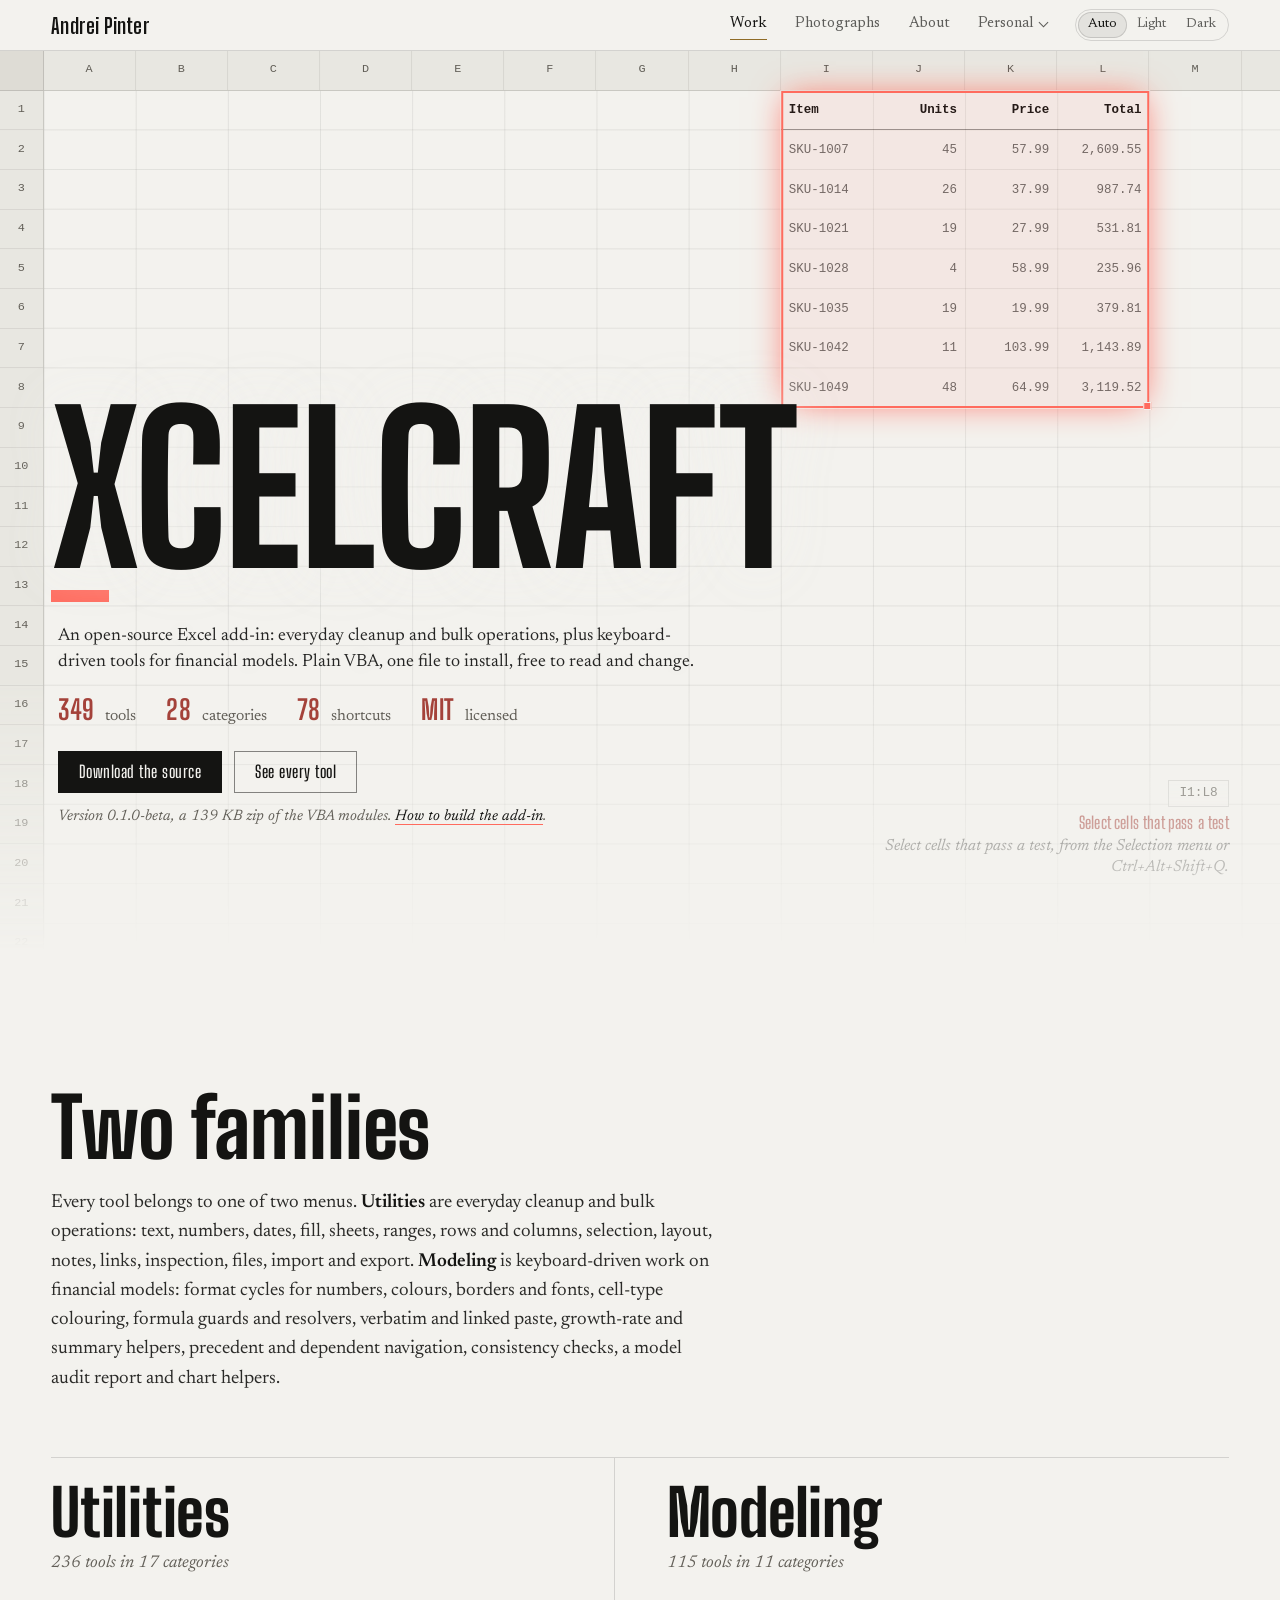
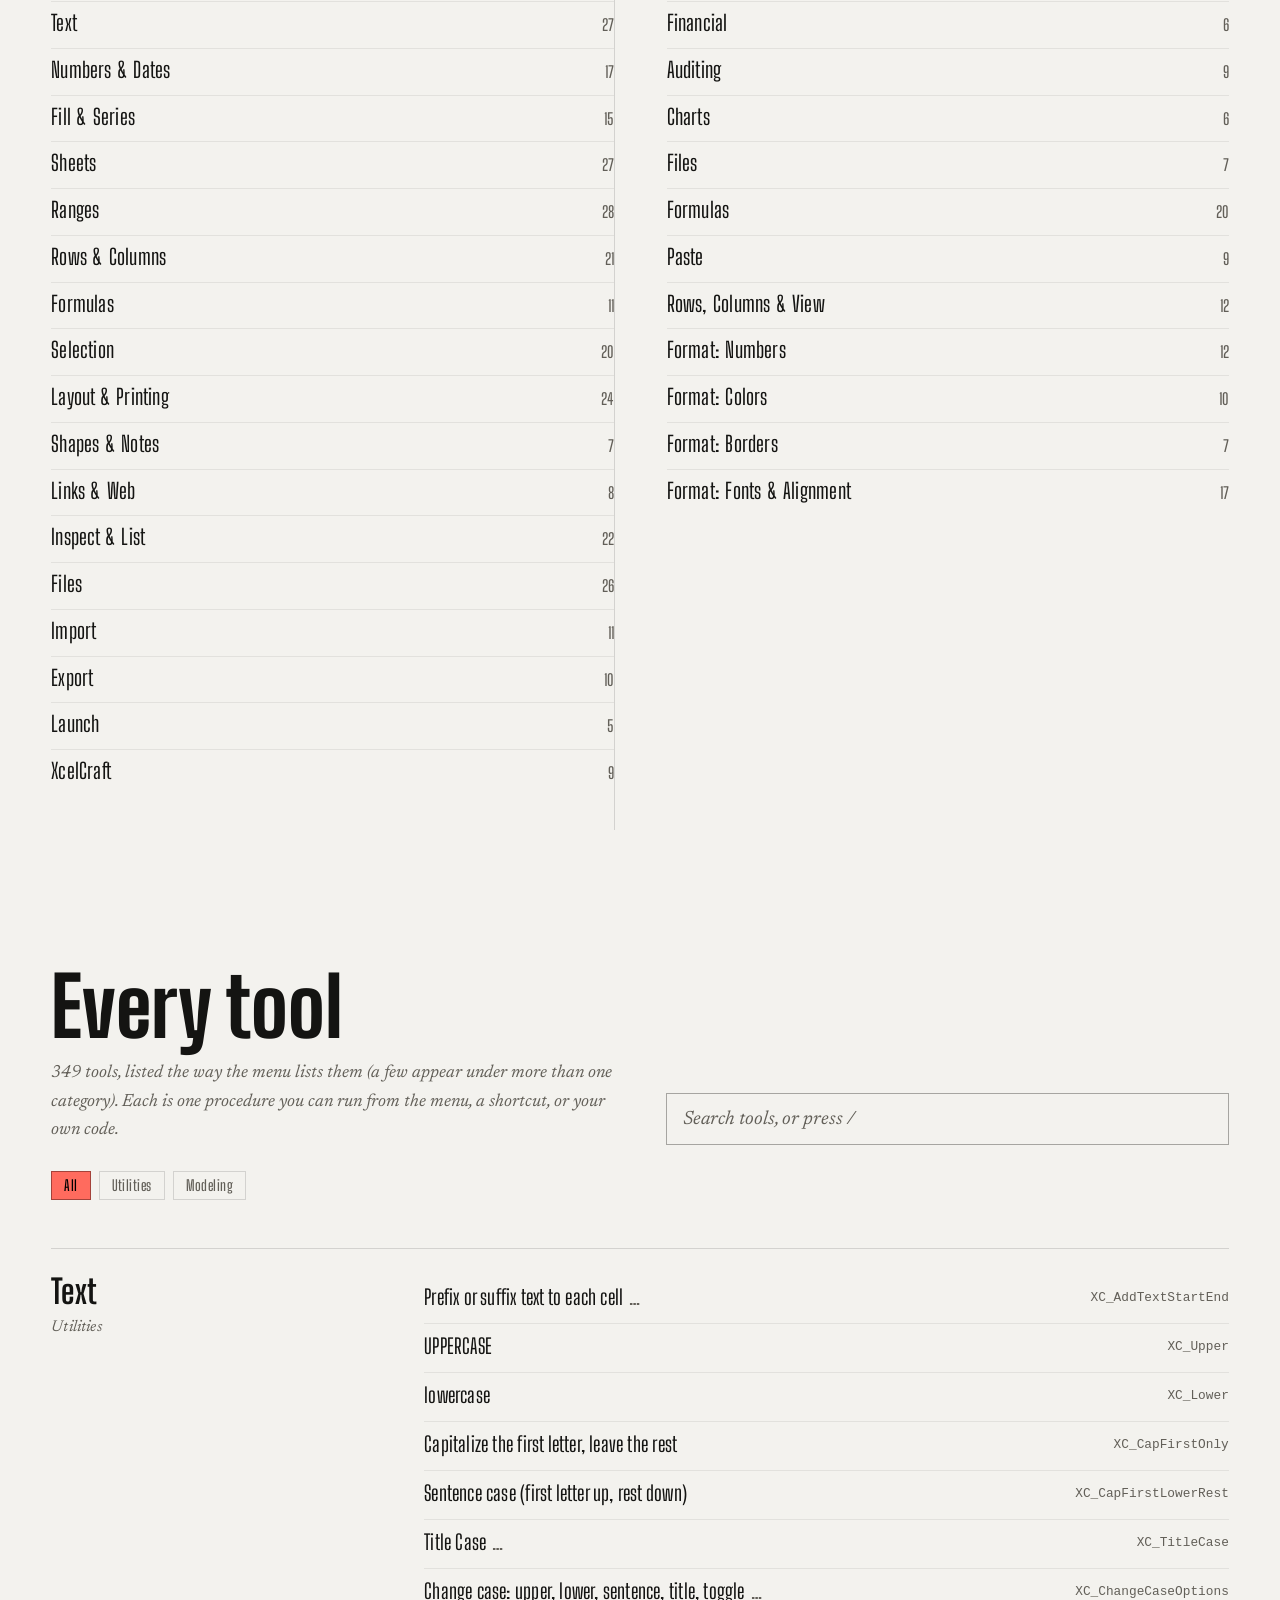
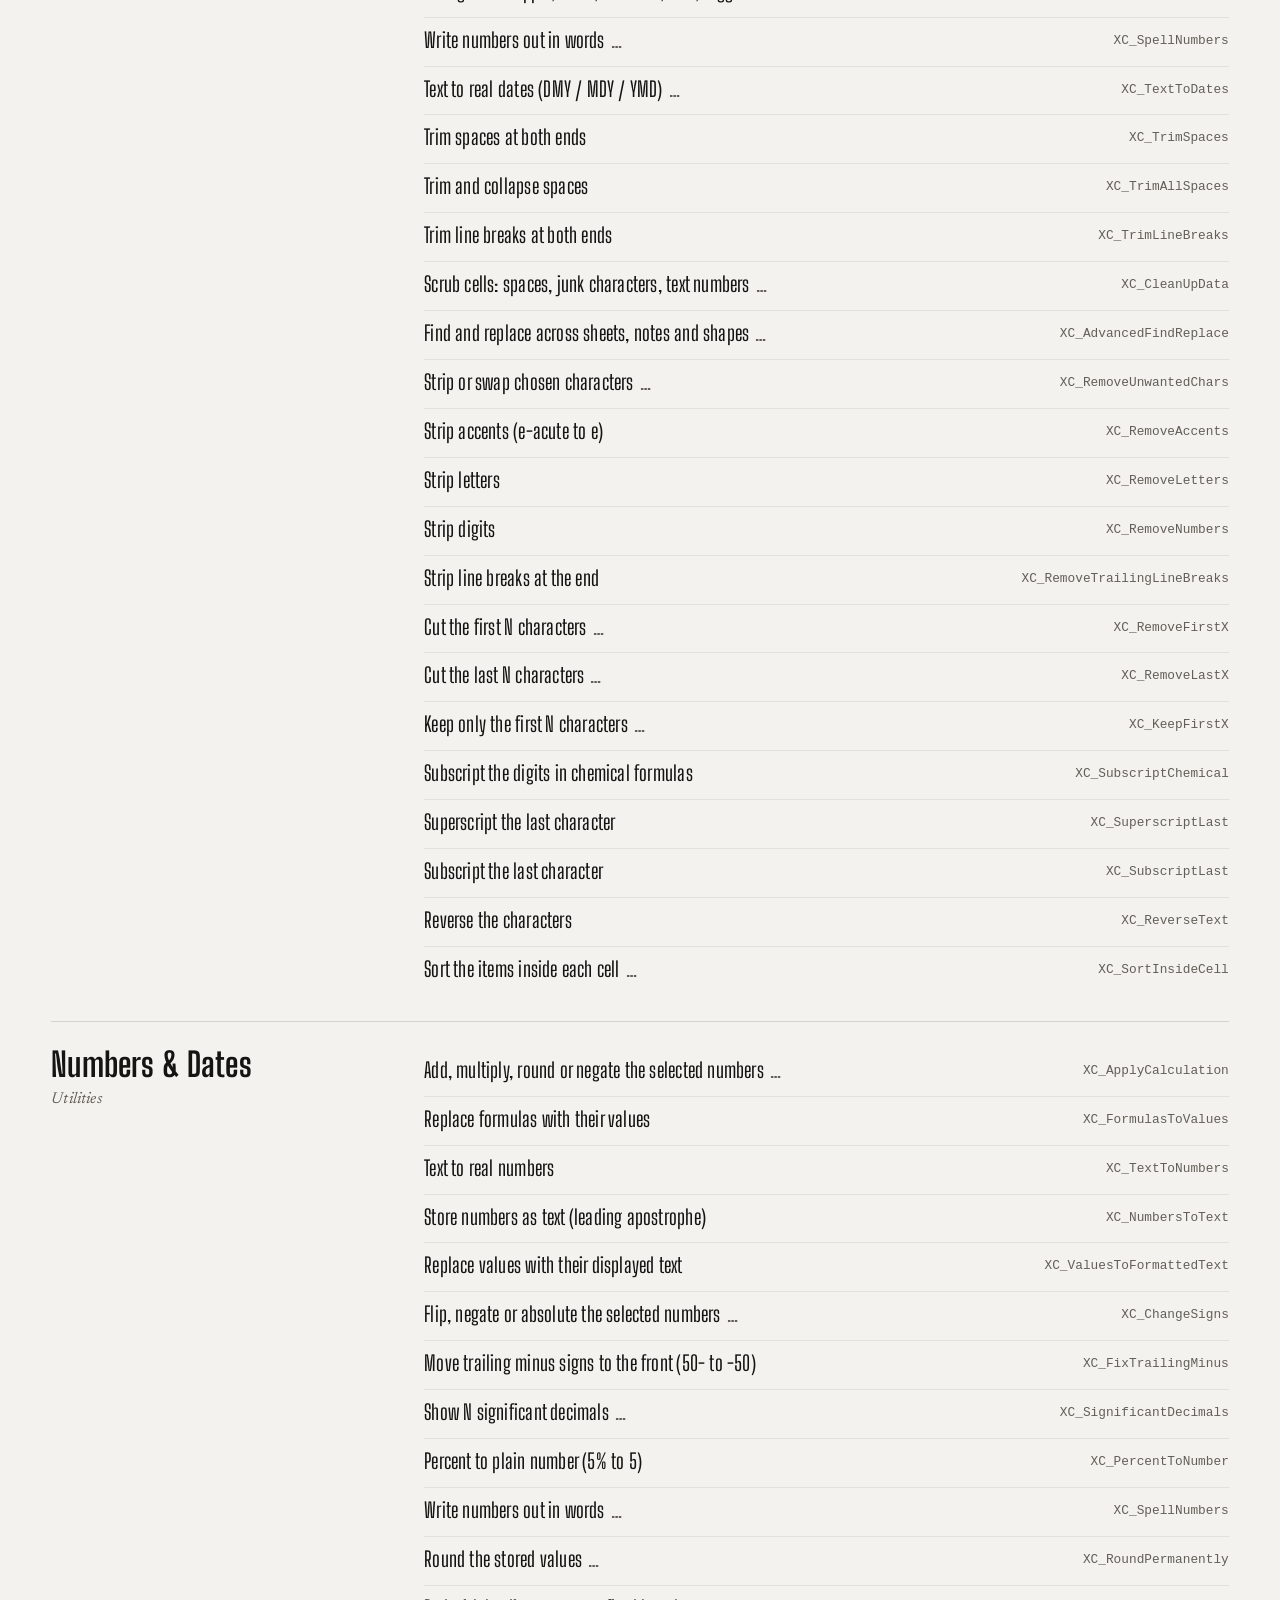
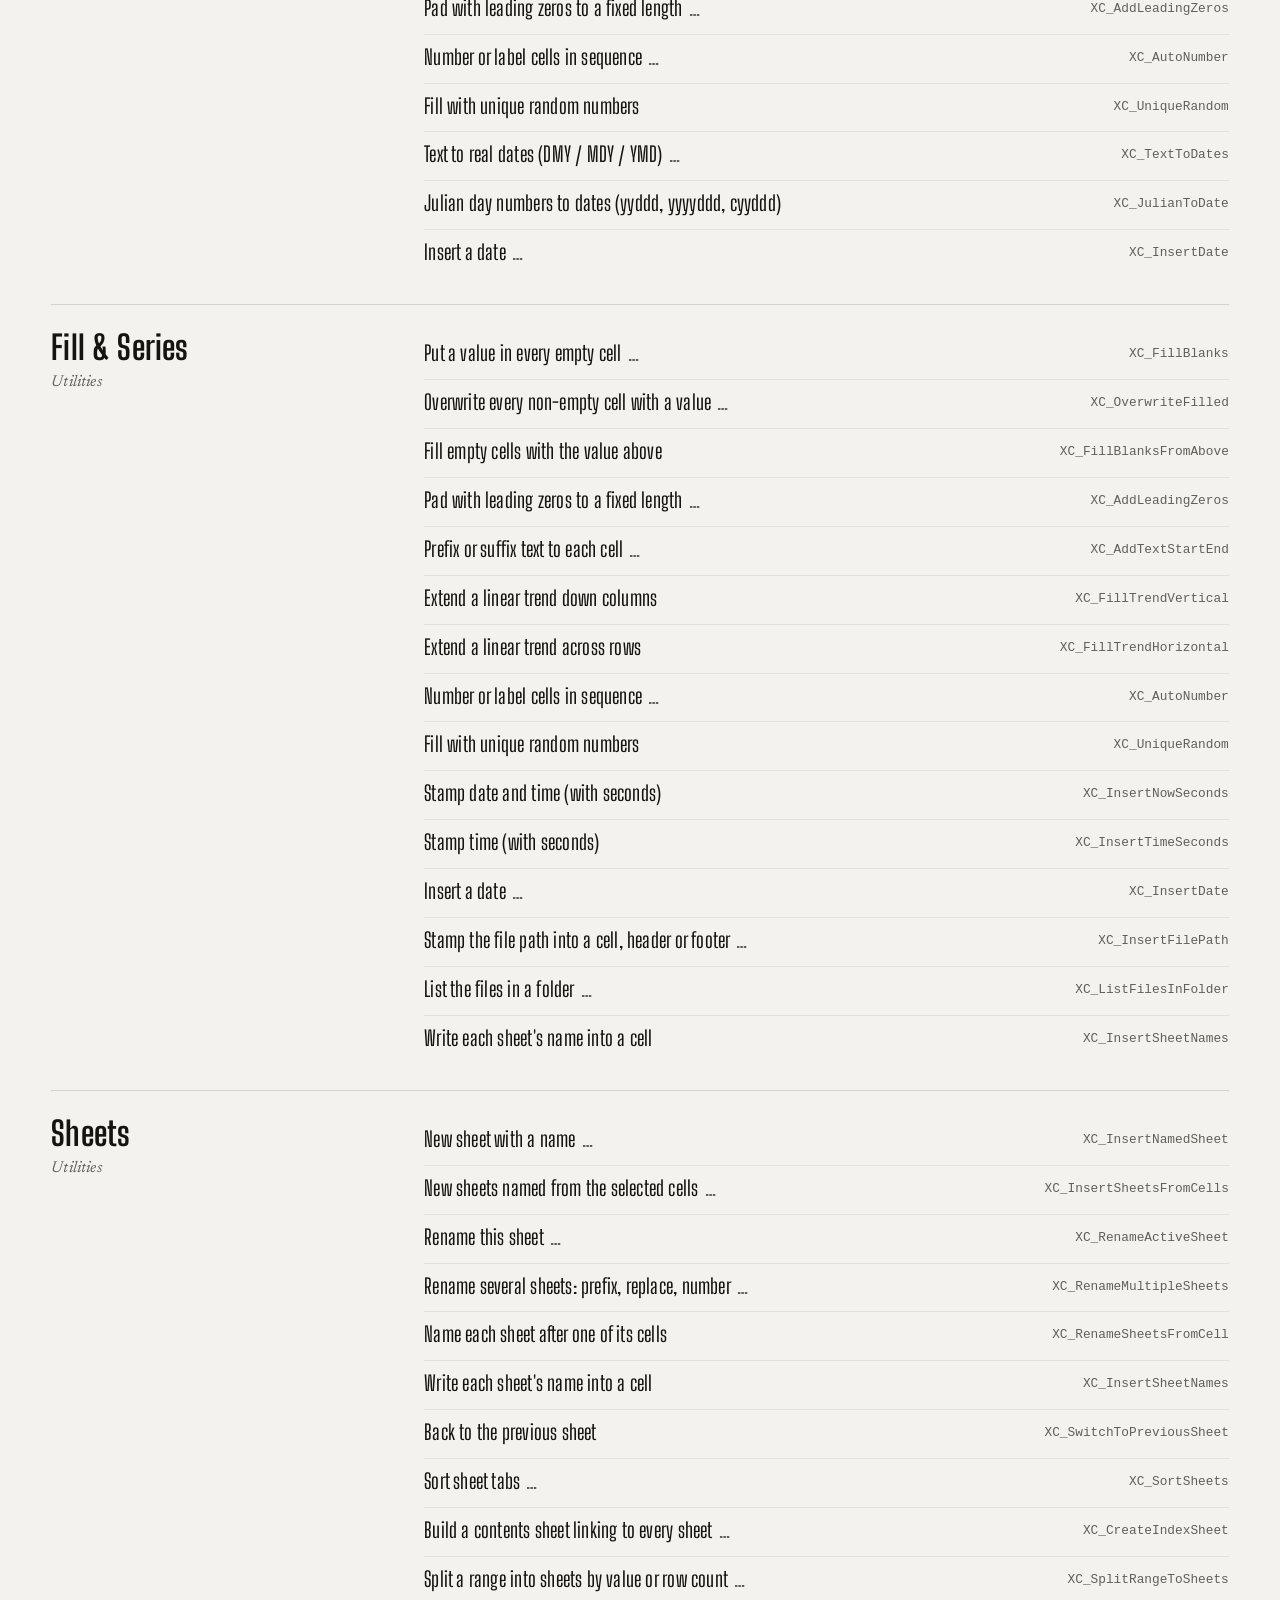
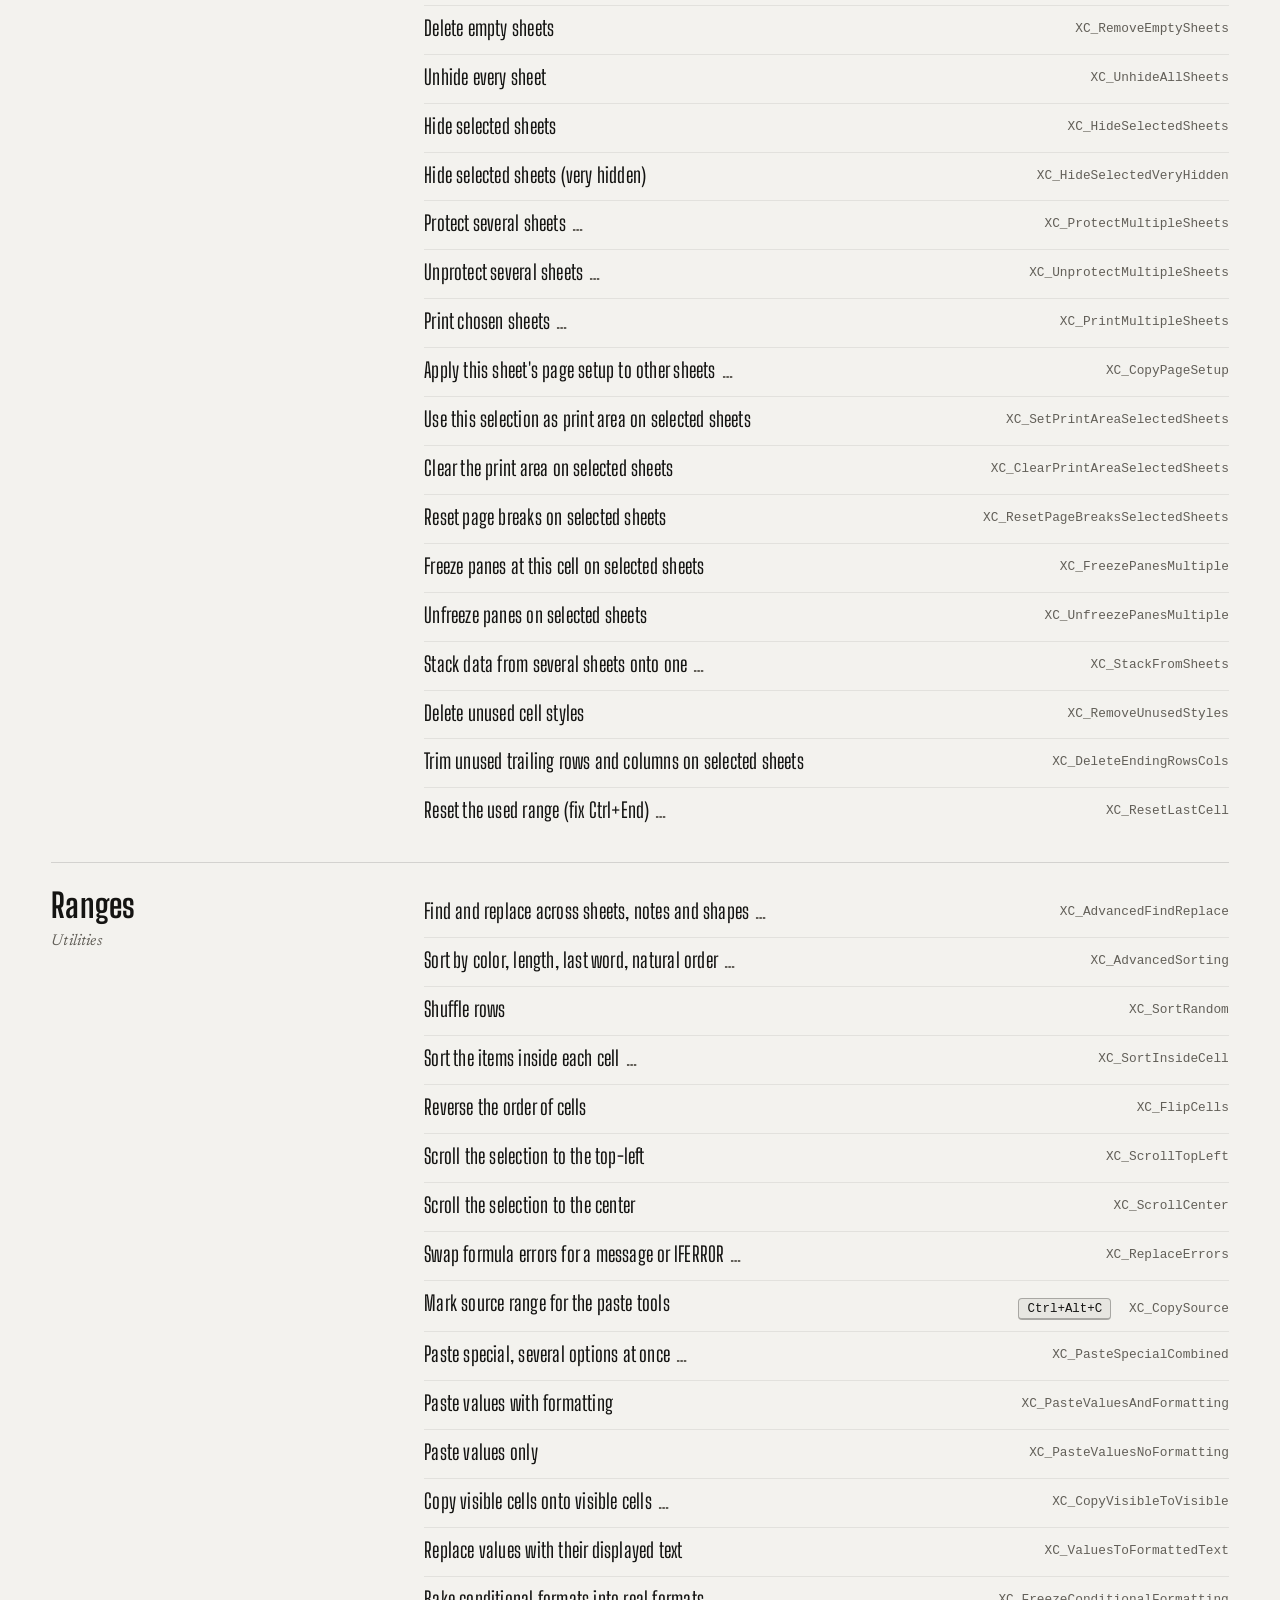
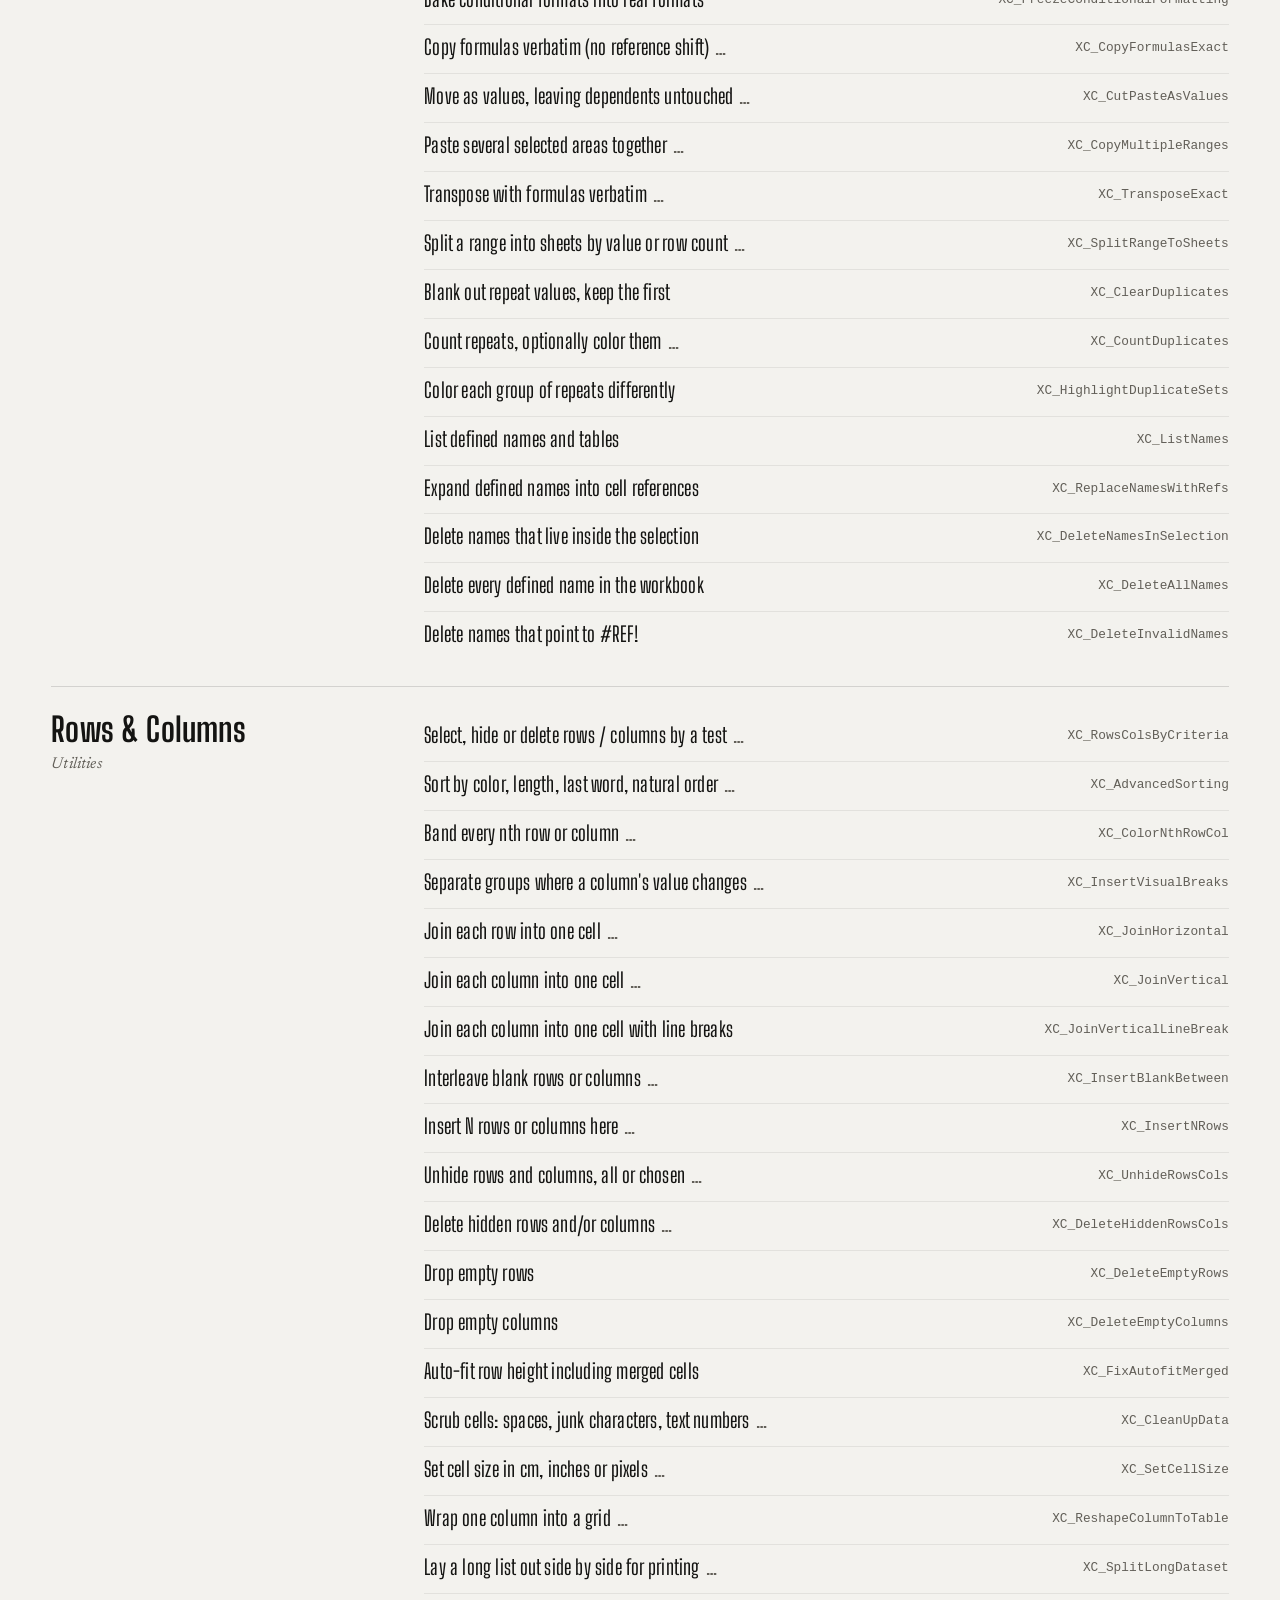
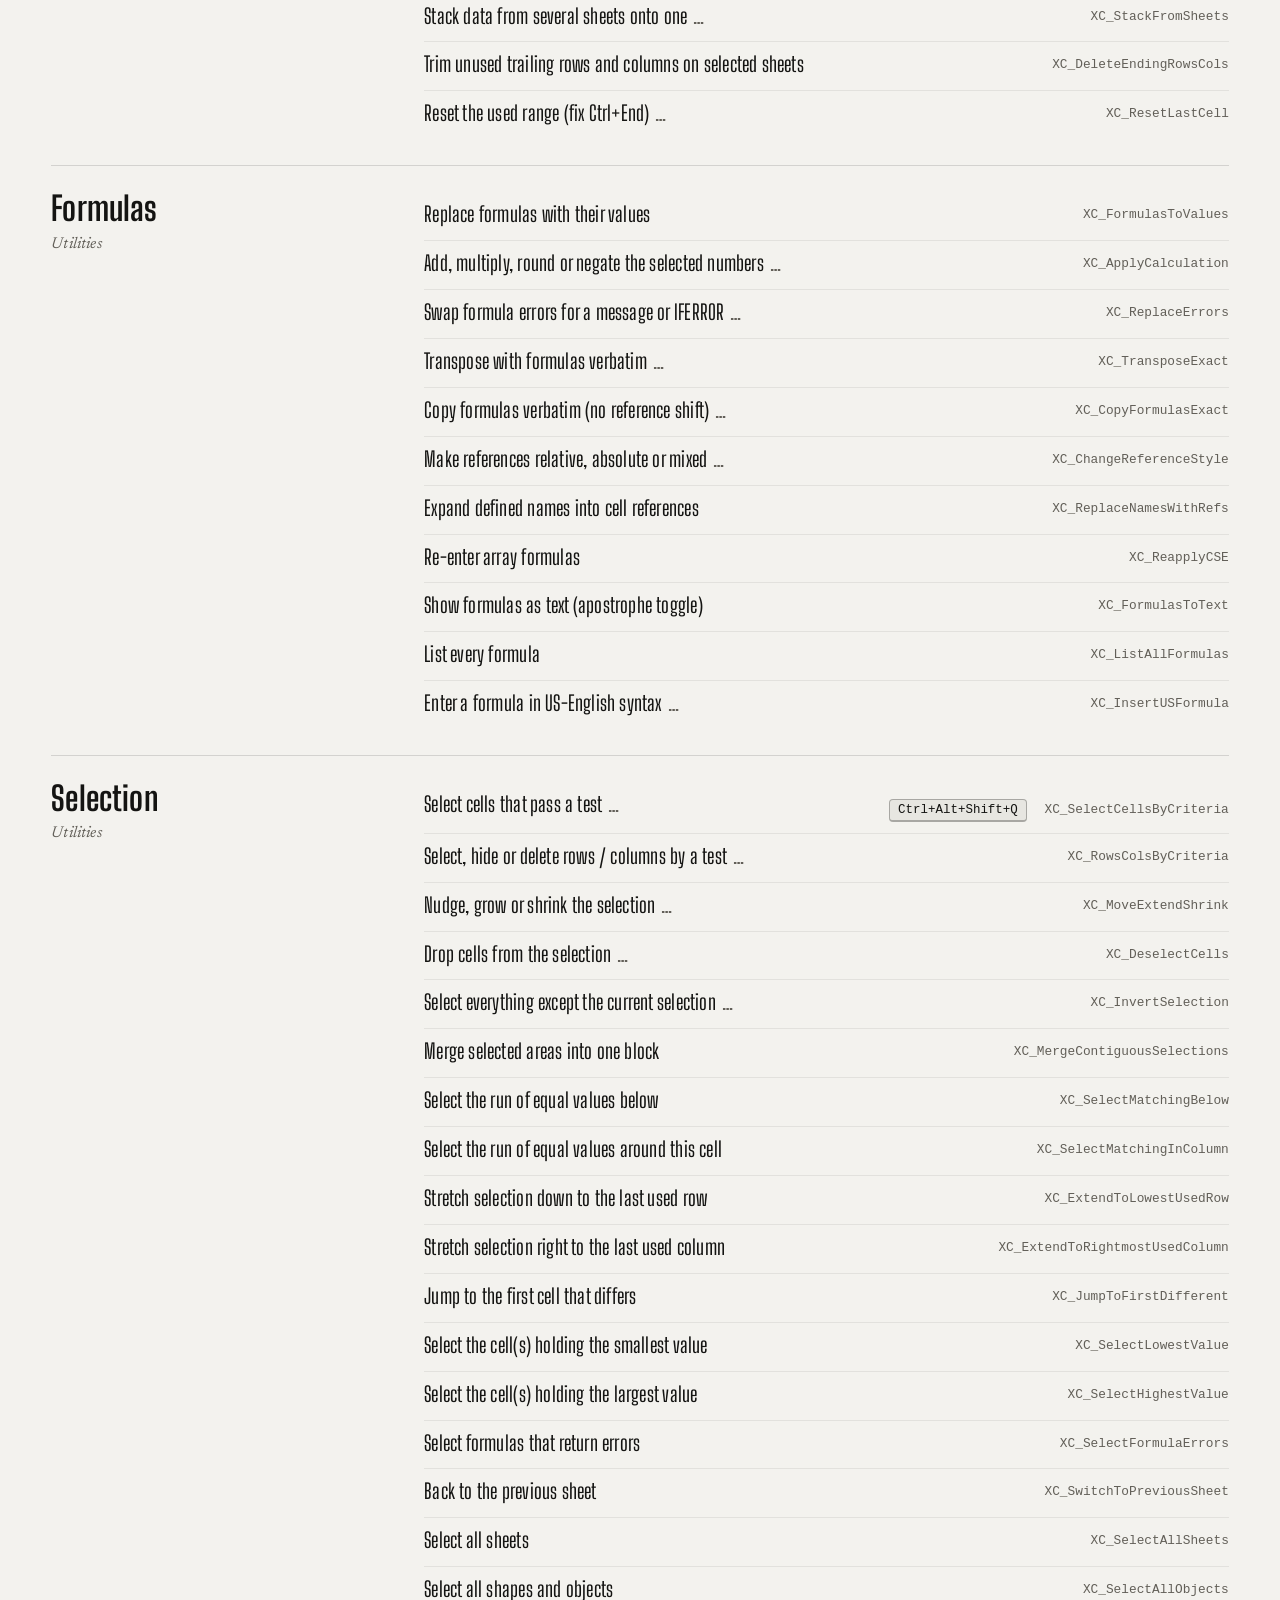
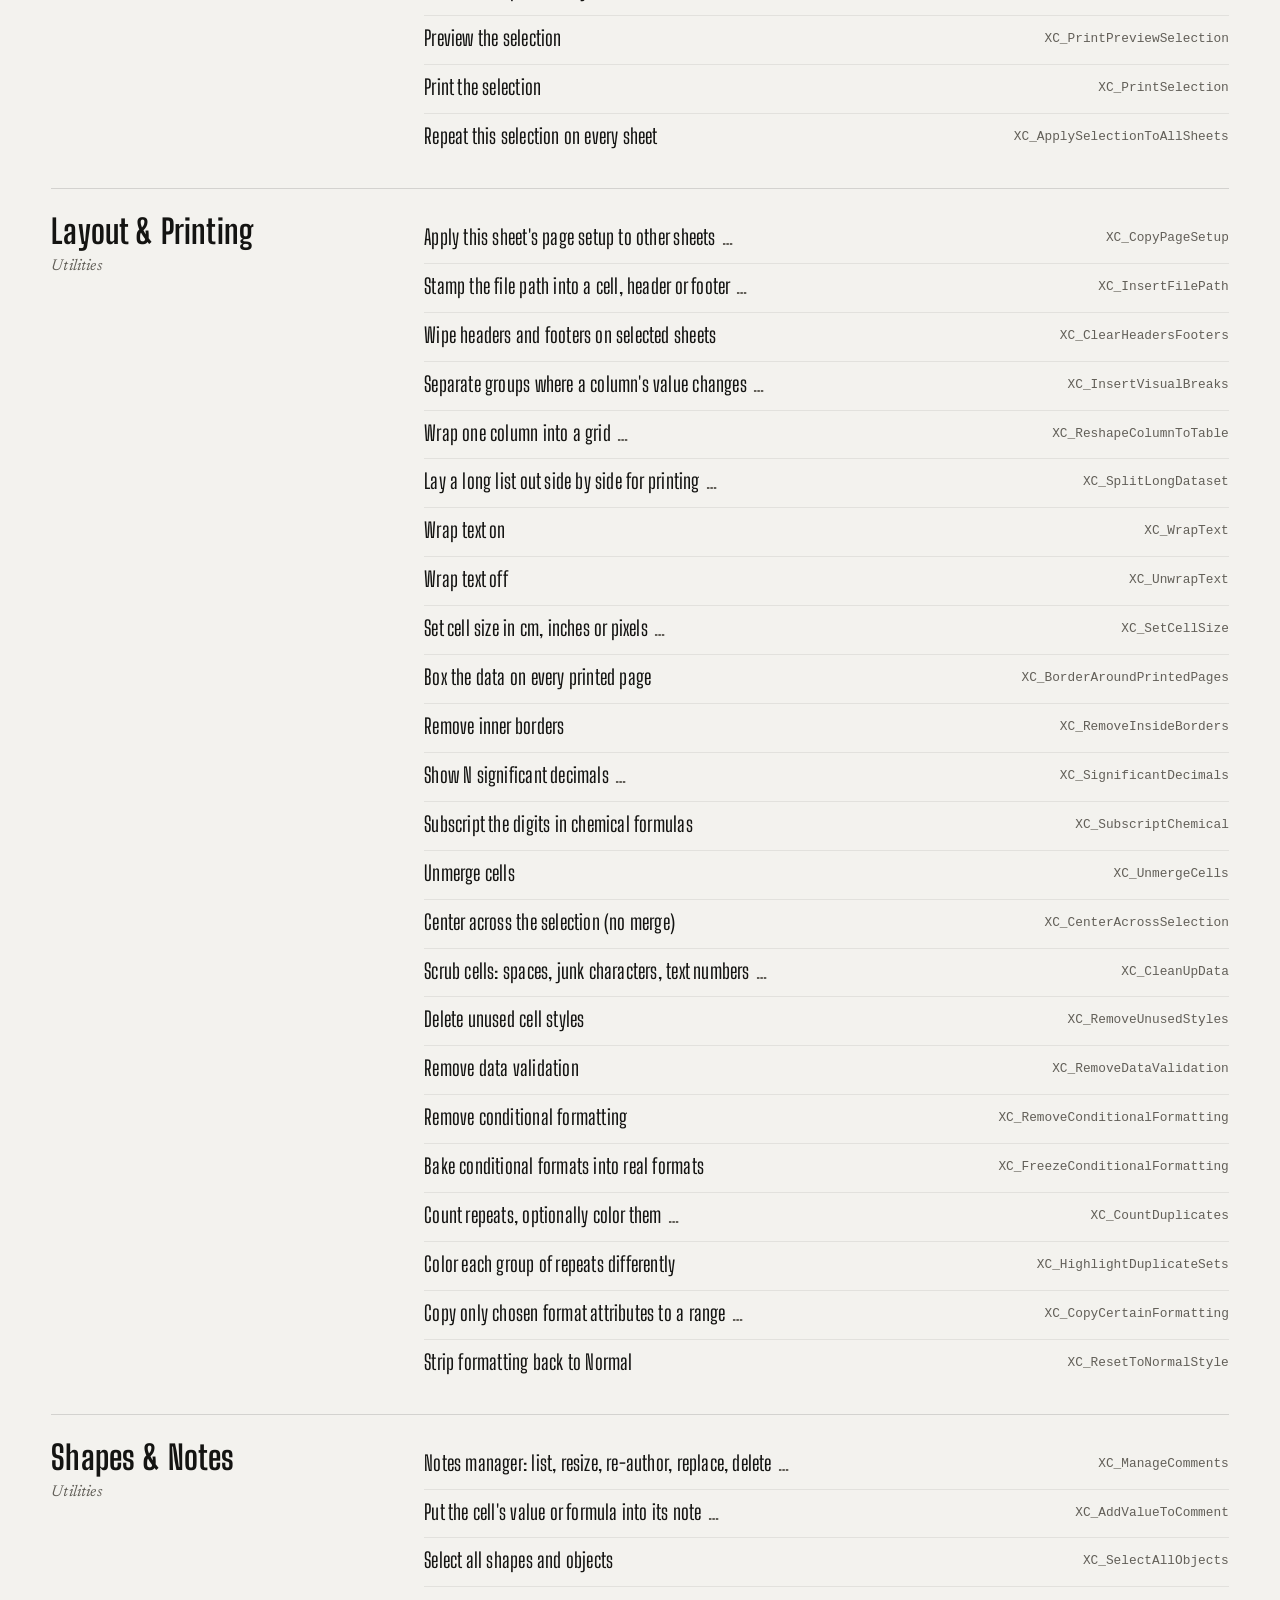
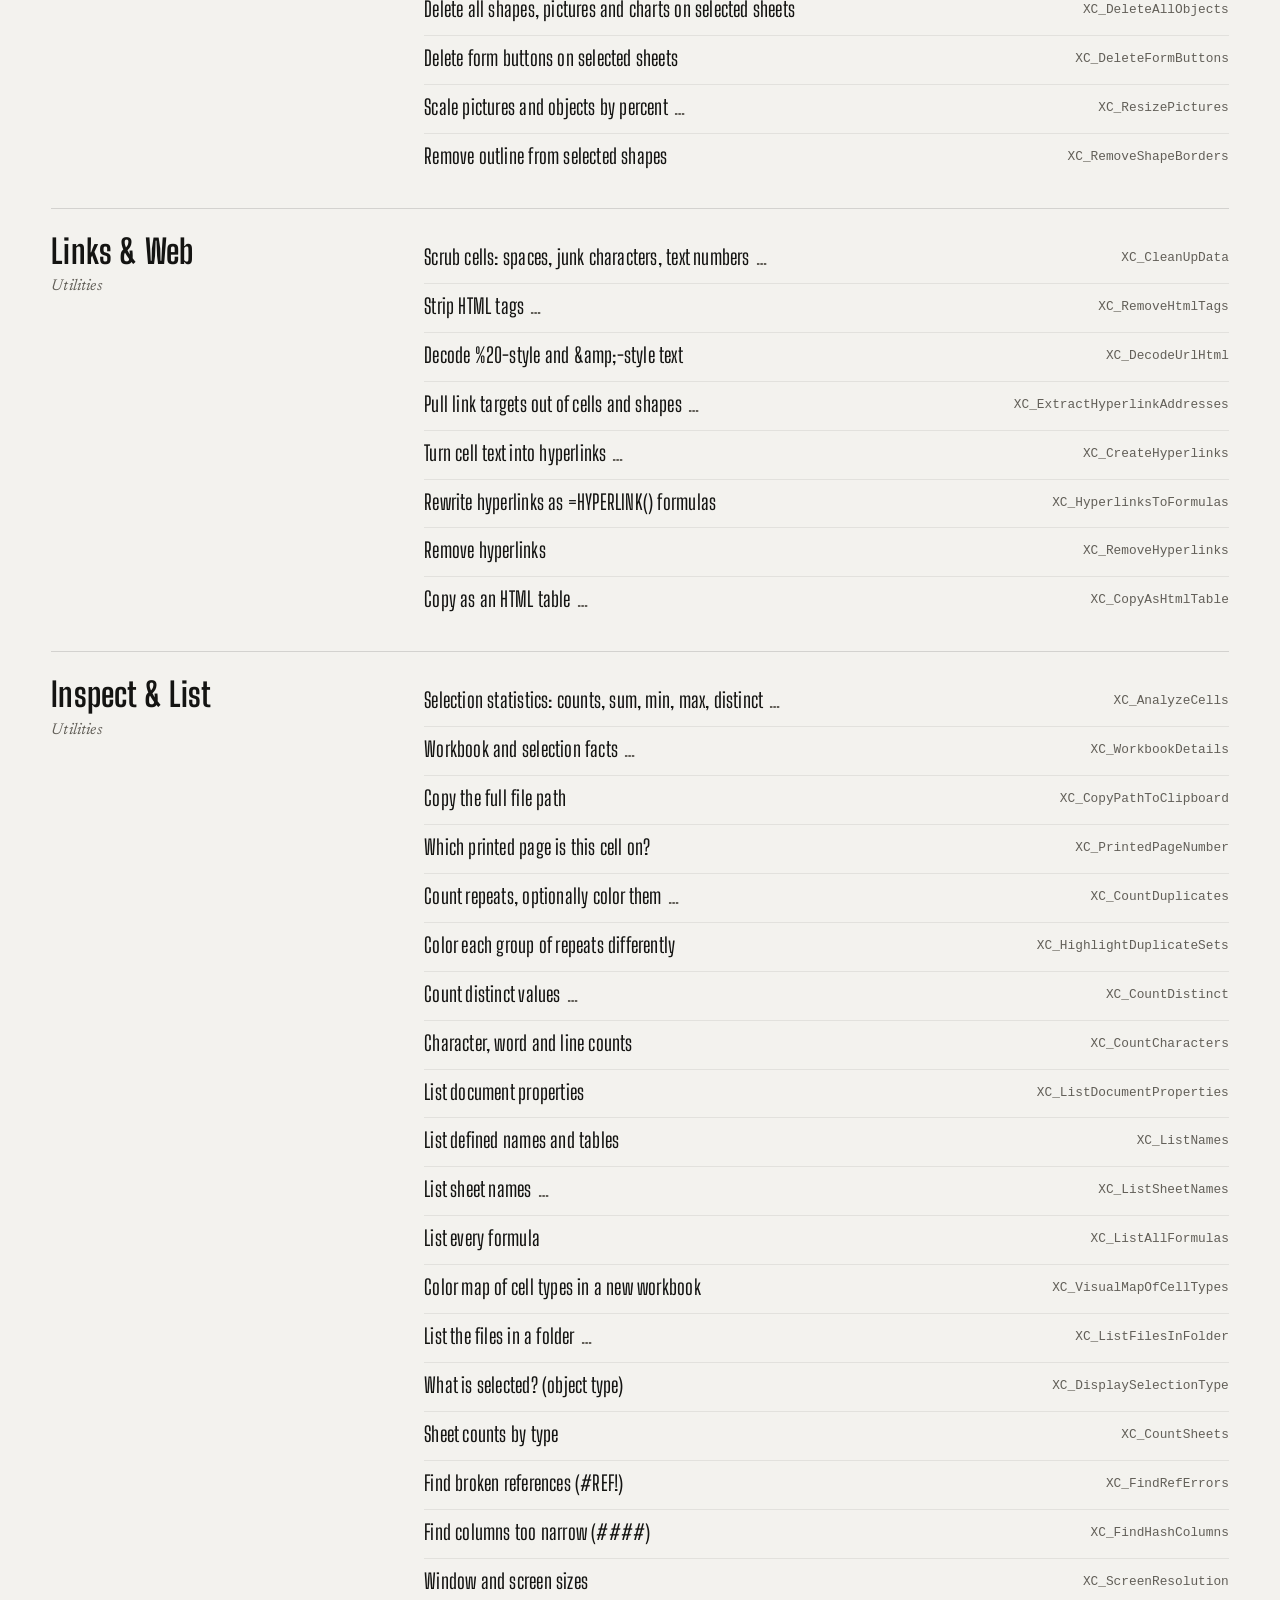
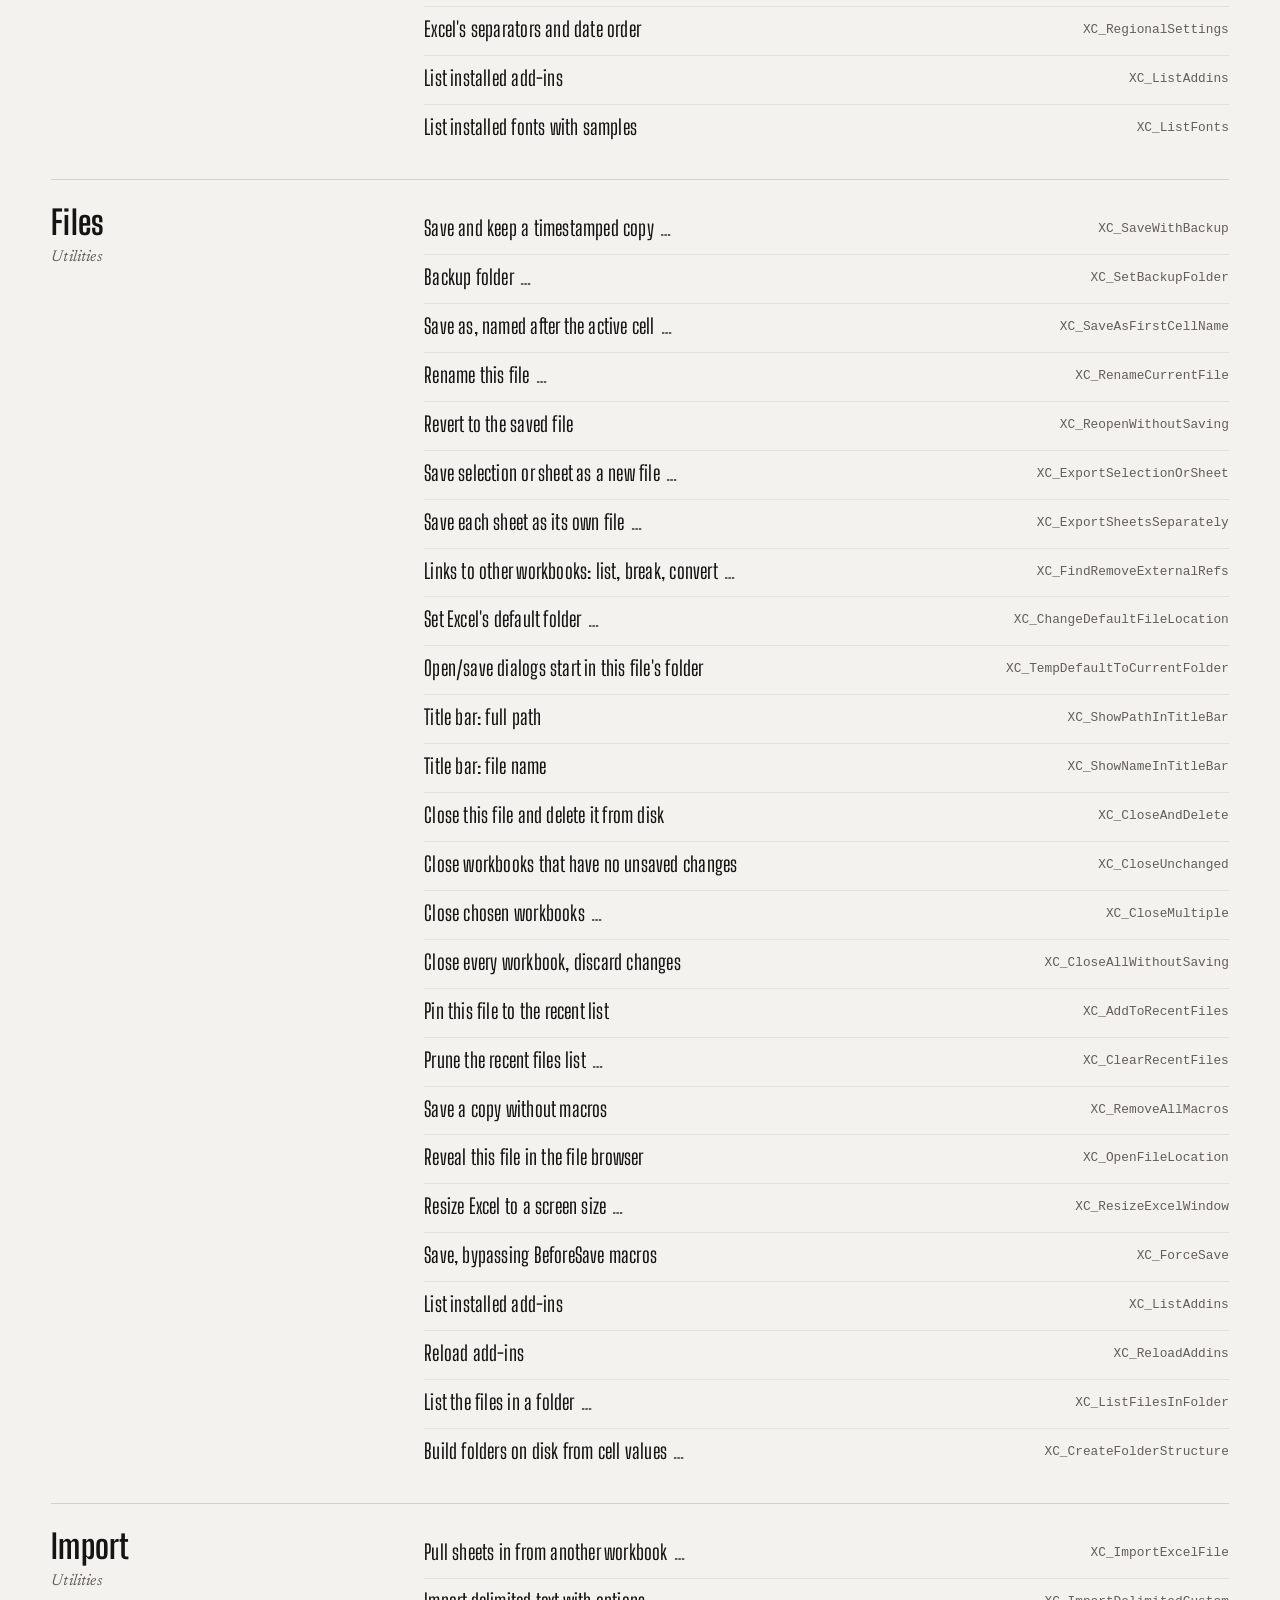
==== index.html @ 4f046989 "Light and dark mode, switched from the site header The shared header gets an Auto / Light / Dark swi" ====
<!doctype html>
<html lang="en">
<head>
<meta charset="utf-8">
<!-- sitetheme:start (generated by homepage/tools/sitebar/build_sitebar.py; edit it there and re-run) -->
<meta name="color-scheme" content="light dark">
<style>html.ap-theme-switching,html.ap-theme-switching *,html.ap-theme-switching *::before,html.ap-theme-switching *::after{transition:none!important}</style>
<script>(function(){var d=document.documentElement,K="ap_theme",V=/^(auto|light|dark)$/,own=/(^|\.)andreipinter\.com$/.test(location.hostname),
mq=window.matchMedia?matchMedia("(prefers-color-scheme: dark)"):null;
function read(){var m=document.cookie.match(/(?:^|;\s*)ap_theme=(auto|light|dark)/);if(m)return m[1];try{var v=localStorage.getItem(K);if(V.test(v))return v}catch(e){}return "auto"}
function res(p){return p==="auto"?(mq&&mq.matches?"dark":"light"):p}
function tint(){var m=document.querySelector('meta[name="theme-color"]'),b=document.body;if(!m||!b)return;
var c=getComputedStyle(b).backgroundColor;if(c&&!/rgba\(0, 0, 0, 0\)|transparent/.test(c))m.setAttribute("content",c)}
var pref=read(),cur;
function apply(p,quiet){var t=res(p),was=cur;cur=t;d.setAttribute("data-theme",t);d.setAttribute("data-theme-pref",p);d.style.colorScheme=t;
if(!quiet){d.classList.add("ap-theme-switching");requestAnimationFrame(function(){requestAnimationFrame(function(){d.classList.remove("ap-theme-switching");tint()})});
try{dispatchEvent(new CustomEvent("aptheme",{detail:{theme:t,pref:p,changed:was!==t}}))}catch(e){}}}
apply(pref,true);
window.apTheme={pref:function(){return pref},theme:function(){return cur},set:function(p){if(!V.test(p))return;pref=p;
if(own)document.cookie=K+"="+p+";domain=andreipinter.com;path=/;max-age=31536000;samesite=lax"+(location.protocol==="https:"?";secure":"");
try{localStorage.setItem(K,p)}catch(e){}apply(p)}};
if(mq){var f=function(){if(pref==="auto")apply("auto")};mq.addEventListener?mq.addEventListener("change",f):mq.addListener&&mq.addListener(f)}
function again(){var p=read();if(p!==pref){pref=p;apply(p)}}
addEventListener("pageshow",again);document.addEventListener("visibilitychange",function(){if(!document.hidden)again()});
document.addEventListener("DOMContentLoaded",tint);})();</script>
<!-- sitetheme:end -->
<meta name="viewport" content="width=device-width, initial-scale=1, viewport-fit=cover">
<title>XcelCraft</title>
<meta name="description" content="XcelCraft is a free, open-source Excel add-in by Andrei Pinter: 349 tools for everyday cleanup and bulk operations and for keyboard-driven financial modeling, written from scratch in VBA and installed as a single .xlam.">
<meta name="theme-color" content="#000000">
<meta property="og:type" content="website">
<meta property="og:title" content="XcelCraft">
<meta property="og:description" content="An open-source Excel add-in: 349 utilities and modeling tools in plain VBA.">
<meta property="og:url" content="https://xcelcraft.andreipinter.com/">
<meta property="og:image" content="https://xcelcraft.andreipinter.com/img/og.jpg">
<meta name="twitter:card" content="summary_large_image">
<link rel="icon" href="favicon.svg" type="image/svg+xml">
<link rel="preload" href="fonts/big-shoulders-display.woff2" as="font" type="font/woff2" crossorigin>
<link rel="preload" href="fonts/newsreader.woff2" as="font" type="font/woff2" crossorigin>
<link rel="stylesheet" href="styles.css">
<script>document.documentElement.classList.add("js")</script>
</head>
<body>
<a class="skip" href="#catalog">Skip to the catalog</a>
<!-- sitebar:start (generated by homepage/tools/sitebar/build_sitebar.py; edit it there and re-run) -->
<style>@font-face{font-family:"APBar Display";src:url([data-uri]) format("woff2");font-weight:700;font-display:swap}@font-face{font-family:"APBar Serif";src:url([data-uri]) format("woff2");font-weight:400;font-display:swap}.apbar{--apbar-bg:var(--apbar-bg-dark,#000);--apbar-ink:#eeece6;--apbar-dim:rgba(238,236,230,.74);--apbar-line:rgba(238,236,230,.13);--apbar-accent:#e0c285;
 --apbar-pop:#0d0d0c;--apbar-hover:rgba(238,236,230,.08);--apbar-glass:rgba(0,0,0,.86);--apbar-shadow:rgba(0,0,0,.55);
 position:relative;z-index:1000;display:flex;align-items:center;justify-content:space-between;gap:16px;box-sizing:border-box;width:100%;
 margin:0;padding:9px clamp(16px,4vw,56px);background:var(--apbar-bg);color:var(--apbar-ink);border:0;border-bottom:1px solid var(--apbar-line);
 font:400 15px/1.25 "APBar Serif",Georgia,"Times New Roman",serif;letter-spacing:normal;text-transform:none;text-align:left;
 -webkit-font-smoothing:antialiased;-webkit-text-size-adjust:100%}
.apbar *{box-sizing:border-box;margin:0;font:inherit;letter-spacing:inherit;text-transform:none}
.apbar a{color:inherit;text-decoration:none;background:none;border:0}
.apbar .apbar-left{display:flex;align-items:baseline;gap:clamp(14px,2vw,26px);min-width:0}
.apbar .apbar-home{font:700 21px/1 "APBar Display","Arial Narrow",sans-serif;letter-spacing:.01em;color:var(--apbar-ink);padding:5px 0;white-space:nowrap}
.apbar .apbar-nav,.apbar .apbar-local{display:flex;align-items:center;gap:clamp(14px,2.2vw,30px)}
.apbar .apbar-local{gap:clamp(12px,1.8vw,22px)}
.apbar .apbar-link{display:inline-flex;align-items:center;gap:7px;color:var(--apbar-dim);padding:5px 0;border-bottom:1px solid transparent;
 cursor:pointer;white-space:nowrap;transition:color .25s,border-color .25s}
.apbar .apbar-link:hover,.apbar details[open]>.apbar-link{color:var(--apbar-ink)}
.apbar .apbar-link[aria-current="page"],.apbar .apbar-link.is-current{color:var(--apbar-ink);border-bottom-color:var(--apbar-accent)}
.apbar a:focus-visible,.apbar summary:focus-visible{outline:2px solid var(--apbar-accent);outline-offset:3px;border-radius:2px}
.apbar details{position:relative}
.apbar summary{list-style:none}
.apbar summary::-webkit-details-marker{display:none}
.apbar summary::after{content:"";width:6px;height:6px;border-right:1.5px solid currentColor;border-bottom:1.5px solid currentColor;
 transform:translateY(-2px) rotate(45deg);transition:transform .2s}
.apbar details[open]>summary::after{transform:translateY(2px) rotate(225deg)}
.apbar .apbar-pop{position:absolute;right:0;top:calc(100% + 10px);min-width:232px;padding:6px;background:var(--apbar-pop);color:var(--apbar-ink);
 border:1px solid var(--apbar-line);border-radius:8px;box-shadow:0 18px 50px var(--apbar-shadow)}
.apbar .apbar-pop a{display:block;padding:9px 12px;border-radius:5px;color:var(--apbar-ink)}
.apbar .apbar-pop a:hover,.apbar .apbar-pop a:focus-visible{background:var(--apbar-hover)}
.apbar .apbar-pop a[aria-current="page"]{box-shadow:inset 2px 0 0 var(--apbar-accent)}
.apbar .apbar-pop small{display:block;margin-top:2px;font-size:13px;color:var(--apbar-dim)}
.apbar .apbar-group{padding:12px 12px 4px;border-top:1px solid var(--apbar-line);margin-top:6px;font-size:12.5px;color:var(--apbar-dim)}
.apbar .apbar-menu{display:none}
.apbar .apbar-right{display:flex;align-items:center;gap:clamp(14px,2.2vw,30px)}
.apbar .apbar-theme{display:inline-flex;align-items:center;padding:2px;border:1px solid var(--apbar-line);border-radius:999px}
.apbar .apbar-theme button{display:inline-flex;align-items:center;gap:6px;min-height:26px;padding:3px 10px;border:0;border-radius:999px;background:none;
 color:var(--apbar-dim);font-size:13.5px;line-height:1;cursor:pointer;transition:color .2s,background-color .2s}
.apbar .apbar-theme button:hover{color:var(--apbar-ink)}
.apbar .apbar-theme button[aria-pressed="true"]{color:var(--apbar-ink);background:var(--apbar-hover);box-shadow:inset 0 0 0 1px var(--apbar-line)}
.apbar .apbar-theme button:focus-visible{outline:2px solid var(--apbar-accent);outline-offset:1px}
.apbar .apbar-theme svg{display:none;width:15px;height:15px;flex:none}
html[data-theme="light"] .apbar{--apbar-bg:var(--apbar-bg-light,#f3f2ee);--apbar-ink:#141412;--apbar-dim:rgba(20,20,18,.68);--apbar-line:rgba(20,20,18,.14);
 --apbar-accent:#8f6b26;--apbar-pop:#fff;--apbar-hover:rgba(20,20,18,.07);--apbar-glass:rgba(243,242,238,.88);--apbar-shadow:rgba(20,20,18,.16)}
html[data-theme="light"] .apbar--overlay:not(.solid){--apbar-ink:#eeece6;--apbar-dim:rgba(238,236,230,.82);--apbar-line:rgba(238,236,230,.22);
 --apbar-accent:#e0c285;--apbar-hover:rgba(238,236,230,.14)}
.apbar--overlay{position:fixed;top:0;left:0;right:0;background:transparent;border-bottom-color:transparent;
 padding-top:max(14px,env(safe-area-inset-top));padding-bottom:13px;transition:background-color .4s,border-color .4s}
.apbar--overlay.solid{background:var(--apbar-glass);-webkit-backdrop-filter:blur(14px);backdrop-filter:blur(14px);border-bottom-color:var(--apbar-line)}
.apbar--overlay .apbar-home{font-size:23px}
.apbar--overlay .apbar-link{font-size:16px}
.apbar--sticky{position:sticky;top:0;background:var(--apbar-glass);-webkit-backdrop-filter:blur(14px);backdrop-filter:blur(14px);
 padding-top:max(14px,env(safe-area-inset-top));padding-bottom:13px}
.apbar--sticky .apbar-home{font-size:23px}
.apbar--sticky .apbar-link{font-size:16px}
@media (max-width:900px){
 .apbar .apbar-theme button{padding:3px 7px}
 .apbar .apbar-theme span{position:absolute;width:1px;height:1px;overflow:hidden;clip:rect(0 0 0 0);white-space:nowrap}
 .apbar .apbar-theme svg{display:block}
}
@media (max-width:700px){
 .apbar .apbar-right{gap:12px}
 .apbar .apbar-nav{display:none}
 .apbar .apbar-menu{display:block}
 .apbar .apbar-local .long{display:none}
 .apbar .apbar-home{font-size:20px}
 .apbar .apbar-link{font-size:15px}
}
@media (prefers-reduced-motion:reduce){.apbar *,.apbar{transition:none!important}}</style>
<div class="apbar apbar--static" role="navigation" aria-label="Site">
  <div class="apbar-left"><a class="apbar-home" href="https://andreipinter.com/">Andrei Pinter</a></div>
  <div class="apbar-right"><div class="apbar-nav"><a class="apbar-link" href="https://andreipinter.com/#work" aria-current="page">Work</a><a class="apbar-link" href="https://photography.andreipinter.com/">Photographs</a><a class="apbar-link" href="https://aboutme.andreipinter.com/">About</a><details class="apbar-dd"><summary class="apbar-link">Personal</summary><div class="apbar-pop"><a href="https://apjmwed.andreipinter.com/">Wedding<small>Ji Eun &amp; Andrei, April 19, 2024</small></a></div></details></div>
  <div class="apbar-theme" role="group" aria-label="Color theme"><button type="button" data-ap-theme="auto" aria-pressed="false" title="Match this device"><svg viewBox="0 0 16 16" aria-hidden="true"><circle cx="8" cy="8" r="6.25" fill="none" stroke="currentColor" stroke-width="1.5"/><path d="M8 1.75a6.25 6.25 0 0 1 0 12.5z" fill="currentColor"/></svg><span>Auto</span></button><button type="button" data-ap-theme="light" aria-pressed="false" title="Light"><svg viewBox="0 0 16 16" aria-hidden="true"><circle cx="8" cy="8" r="3" fill="currentColor"/><path d="M8 1v2M8 13v2M1 8h2M13 8h2M3.05 3.05l1.4 1.4M11.55 11.55l1.4 1.4M3.05 12.95l1.4-1.4M11.55 4.45l1.4-1.4" stroke="currentColor" stroke-width="1.5" stroke-linecap="round"/></svg><span>Light</span></button><button type="button" data-ap-theme="dark" aria-pressed="false" title="Dark"><svg viewBox="0 0 16 16" aria-hidden="true"><path d="M13.6 10.4A6 6 0 0 1 5.6 2.4a6 6 0 1 0 8 8z" fill="currentColor"/></svg><span>Dark</span></button></div>
  <details class="apbar-menu"><summary class="apbar-link">Menu</summary><div class="apbar-pop"><a href="https://andreipinter.com/#work" aria-current="page">Work</a><a href="https://photography.andreipinter.com/">Photographs</a><a href="https://aboutme.andreipinter.com/">About</a><p class="apbar-group">Personal</p><a href="https://apjmwed.andreipinter.com/">Wedding<small>Ji Eun &amp; Andrei, April 19, 2024</small></a></div></details></div>
</div>
<script>(function(){var d=document.querySelectorAll(".apbar details");function c(x){for(var i=0;i<d.length;i++)if(d[i]!==x)d[i].removeAttribute("open")}
for(var i=0;i<d.length;i++)d[i].addEventListener("toggle",function(){if(this.open)c(this)});
document.addEventListener("click",function(e){var t=e.target;if(!(t&&t.closest&&t.closest(".apbar details")))c(null)});
document.addEventListener("keydown",function(e){if(e.key==="Escape")c(null)});
var g=document.querySelectorAll(".apbar-theme button");function sync(){var p=window.apTheme?apTheme.pref():"auto";
for(var i=0;i<g.length;i++)g[i].setAttribute("aria-pressed",g[i].getAttribute("data-ap-theme")===p?"true":"false")}
for(var i=0;i<g.length;i++)g[i].addEventListener("click",function(){if(window.apTheme)apTheme.set(this.getAttribute("data-ap-theme"));sync()});
addEventListener("aptheme",sync);sync();})();</script>
<script>(function(){if(!/(^|\.)andreipinter\.com$/.test(location.hostname))return;window.goatcounter={path:function(p){return location.host+p}};var s=document.createElement("script");s.async=true;s.src="https://gc.zgo.at/count.js";s.setAttribute("data-goatcounter","https://andreipinter.goatcounter.com/count");document.head.appendChild(s)})();</script>
<script data-apvl="https://visit-log.andreipinter.workers.dev/v">(function(){
var s=document.currentScript,E=s&&s.getAttribute("data-apvl");
if(!E||!/(^|\.)andreipinter\.com$/.test(location.hostname))return;
var V=window.__apvl;
if(V&&V.h===location.host&&V.p===location.pathname){V.attach();return}
function send(o){o.id=V.id;var b=JSON.stringify(o);try{if(navigator.sendBeacon&&navigator.sendBeacon(E,b))return}catch(e){}
try{fetch(E,{method:"POST",body:b,keepalive:true,mode:"no-cors"})}catch(e){}}
var a=new Uint8Array(12);crypto.getRandomValues(a);
var q=new URLSearchParams(location.search),c=q.get("ref")||q.get("utm_source")||q.get("src")||"";
V=window.__apvl={id:Array.prototype.map.call(a,function(x){return("0"+x.toString(16)).slice(-2)}).join(""),
h:location.host,p:location.pathname,s:0,sent:0,act:Date.now(),tick:0,unl:0};
send({t:"v",h:V.h,p:V.p,r:document.referrer.slice(0,500),c:c.slice(0,80),ti:document.title.slice(0,200),l:window.__apvlLocked?1:0});
function flush(){if(V.s>V.sent){V.sent=V.s;send({t:"s",s:V.s})}}
function act(){V.act=Date.now()}
function vis(){if(document.visibilityState==="hidden")flush();else act()}
V.attach=function(){
if(Date.now()-V.tick>3000){clearInterval(V.iv);V.tick=Date.now();V.iv=setInterval(function(){V.tick=Date.now();
if(document.visibilityState==="visible"&&document.hasFocus()&&V.tick-V.act<6e5){V.s++;if(V.s%60===0)flush()}},1000)}
["pointerdown","pointermove","keydown","wheel","touchstart","scroll"].forEach(function(e){addEventListener(e,act,{passive:true,capture:true})});
document.addEventListener("visibilitychange",vis);addEventListener("pagehide",flush);
if(V.unl===1||V.unl===2){send({t:"u",ok:V.unl,ti:document.title.slice(0,200)});V.unl=3}};
V.unlocked=function(saved){if(!V.unl)V.unl=saved?2:1};
V.failed=function(){send({t:"u",ok:0})};
V.attach();
})();</script>
<!-- sitebar:end -->

<main>
  <section class="hero" aria-labelledby="hero-h">
    <div class="sheet" id="sheet" aria-hidden="true">
      <div class="corner"></div>
      <div class="cols" id="cols"></div>
      <div class="rows" id="rows"></div>
      <div class="cells" id="cells"></div>
      <div class="cursor" id="cursor"></div>
      <div class="namebox" id="namebox">A1</div>
      <div class="caption" id="caption"></div>
    </div>
    <div class="hero-text">
      <h1 id="hero-h">XcelCraft</h1>
      <p class="tag">An open-source Excel add-in: everyday cleanup and bulk operations, plus keyboard-driven tools for financial models. Plain VBA, one file to install, free to read and change.</p>
      <p class="facts" id="facts"></p>
      <p class="ctas" id="ctas"></p>
      <p class="dl-note" id="dl-note"></p>
    </div>
  </section>

  <section class="families" id="families" aria-labelledby="fam-h">
    <h2 id="fam-h">Two families</h2>
    <p class="lede">Every tool belongs to one of two menus. <b>Utilities</b> are everyday cleanup and bulk operations: text, numbers, dates, fill, sheets, ranges, rows and columns, selection, layout, notes, links, inspection, files, import and export. <b>Modeling</b> is keyboard-driven work on financial models: format cycles for numbers, colours, borders and fonts, cell-type colouring, formula guards and resolvers, verbatim and linked paste, growth-rate and summary helpers, precedent and dependent navigation, consistency checks, a model audit report and chart helpers.</p>
    <div class="fam-grid" id="fam-grid"></div>
  </section>

  <section class="catalog" id="catalog" aria-labelledby="cat-h">
    <div class="cat-head">
      <h2 id="cat-h">Every tool</h2>
      <p class="cat-sub" id="cat-sub"></p>
      <label class="search"><span class="sr">Search the tools</span><input id="q" type="search" placeholder="Search tools, or press /" autocomplete="off"></label>
      <div class="chips" id="chips" role="group" aria-label="Filter by category"></div>
    </div>
    <div class="cat-list" id="cat-list"></div>
    <p class="empty" id="empty" hidden>Nothing matches. Try a shorter word, or clear the filter.</p>
  </section>

  <section class="using" id="using" aria-labelledby="use-h">
    <h2 id="use-h">Using it</h2>
    <div class="using-grid">
      <div class="keys" id="keys"></div>
      <div class="using-text">
        <p>Tools run from the menu under Excel's Add-ins tab, or from a shortcut. <b>Search for a tool</b> finds any of them by a word in its name, <b>Run the last tool again</b> repeats it, and <b>Undo the last tool</b> takes one step back: Excel can't undo what a macro changed, so tools that work in place take a snapshot first.</p>
        <p><b>Cycles</b> step through a list of number formats, colours, borders or fonts: press once to start, press again on the same selection to move to the next step. Every cycle's steps can be edited from the menu.</p>
        <p>The <b>paste tools</b> (verbatim, keep internal links, links, transposed, number formats, insert) need to know where the source is, because VBA can't read Excel's clipboard, so you mark the source range first. <b>Quiet mode</b> turns off the result pop-ups.</p>
      </div>
    </div>
  </section>

  <section class="inside" id="inside" aria-labelledby="in-h">
    <h2 id="in-h">Inside</h2>
    <div class="inside-grid">
      <div class="inside-text">
        <p>XcelCraft is written from scratch in VBA, with no third-party code, and ships as a single <code>.xlam</code>. There is no ribbon XML and no installer: the menu is built by code when the add-in loads, so everything it does can be read in the modules that make it up.</p>
        <p>It runs on Windows and Mac Excel from text sources alone: no compiled components, no Windows API calls, no UserForms. Every tool is a <code>Public Sub XC_&lt;Name&gt;()</code> registered in the menu module, so nothing collides with your own macros, and a structural linter checks every module on each push. The source is released under the MIT license.</p>
        <p class="status" id="status"></p>
        <ul class="inside-facts" id="inside-facts"></ul>
      </div>
      <div class="modules" id="modules" aria-label="Modules"></div>
    </div>
  </section>

  <section class="install" id="install" aria-labelledby="ins-h">
    <h2 id="ins-h">Install it</h2>
    <ol class="steps">
      <li id="get"><b>Get the add-in</b> <span>Download it from the top of this page. If you have the source, import everything in <code>src/</code> into a blank workbook in the VBA editor and save it as an Excel Add-in (<code>.xlam</code>).</span></li>
      <li><b>Turn it on</b> <span>In Excel go to File, Options, Add-ins, then next to Manage: Excel Add-ins choose Go and tick XcelCraft. On a Mac it's Tools, Excel Add-ins.</span></li>
      <li><b>Find the menu</b> <span>It appears under the Add-ins ribbon tab as Menu Commands (on a Mac, in the menu bar). Shortcuts install on their own.</span></li>
      <li><b>If the menu is missing</b> <span>Run the <code>BuildMenu</code> macro once. Shortcuts use Excel's OnKey syntax and assume a US keyboard layout; change them from the Keyboard shortcuts menu if yours differs.</span></li>
    </ol>
    <p class="install-note">Beta: linted and cross-checked, not yet exercised end to end. The code avoids everything Mac Excel lacks, but it hasn't been run on a Mac yet.</p>
  </section>
</main>

<footer class="foot">
  <p>&copy; 2026 Andrei Pinter. XcelCraft is MIT licensed.</p>
  <p><a href="https://andreipinter.com/#work">More work</a></p>
</footer>

<script id="catalog-data" type="application/json">{"name":"XcelCraft","version":"0.1.0-beta","repo":null,"download":null,"families":[{"name":"Utilities","categories":[{"name":"Text","tools":[{"name":"Prefix or suffix text to each cell","proc":"XC_AddTextStartEnd","module":"modText.bas","asks":true},{"name":"UPPERCASE","proc":"XC_Upper","module":"modText.bas"},{"name":"lowercase","proc":"XC_Lower","module":"modText.bas"},{"name":"Capitalize the first letter, leave the rest","proc":"XC_CapFirstOnly","module":"modText.bas"},{"name":"Sentence case (first letter up, rest down)","proc":"XC_CapFirstLowerRest","module":"modText.bas"},{"name":"Title Case","proc":"XC_TitleCase","module":"modText.bas","asks":true},{"name":"Change case: upper, lower, sentence, title, toggle","proc":"XC_ChangeCaseOptions","module":"modText.bas","asks":true},{"name":"Write numbers out in words","proc":"XC_SpellNumbers","module":"modText.bas","asks":true},{"name":"Text to real dates (DMY / MDY / YMD)","proc":"XC_TextToDates","module":"modText.bas","asks":true},{"name":"Trim spaces at both ends","proc":"XC_TrimSpaces","module":"modText.bas"},{"name":"Trim and collapse spaces","proc":"XC_TrimAllSpaces","module":"modText.bas"},{"name":"Trim line breaks at both ends","proc":"XC_TrimLineBreaks","module":"modText.bas"},{"name":"Scrub cells: spaces, junk characters, text numbers","proc":"XC_CleanUpData","module":"modText.bas","asks":true},{"name":"Find and replace across sheets, notes and shapes","proc":"XC_AdvancedFindReplace","module":"modText.bas","asks":true},{"name":"Strip or swap chosen characters","proc":"XC_RemoveUnwantedChars","module":"modText.bas","asks":true},{"name":"Strip accents (e-acute to e)","proc":"XC_RemoveAccents","module":"modText.bas"},{"name":"Strip letters","proc":"XC_RemoveLetters","module":"modText.bas"},{"name":"Strip digits","proc":"XC_RemoveNumbers","module":"modText.bas"},{"name":"Strip line breaks at the end","proc":"XC_RemoveTrailingLineBreaks","module":"modText.bas"},{"name":"Cut the first N characters","proc":"XC_RemoveFirstX","module":"modText.bas","asks":true},{"name":"Cut the last N characters","proc":"XC_RemoveLastX","module":"modText.bas","asks":true},{"name":"Keep only the first N characters","proc":"XC_KeepFirstX","module":"modText.bas","asks":true},{"name":"Subscript the digits in chemical formulas","proc":"XC_SubscriptChemical","module":"modText.bas"},{"name":"Superscript the last character","proc":"XC_SuperscriptLast","module":"modText.bas"},{"name":"Subscript the last character","proc":"XC_SubscriptLast","module":"modText.bas"},{"name":"Reverse the characters","proc":"XC_ReverseText","module":"modText.bas"},{"name":"Sort the items inside each cell","proc":"XC_SortInsideCell","module":"modText.bas","asks":true}]},{"name":"Numbers & Dates","tools":[{"name":"Add, multiply, round or negate the selected numbers","proc":"XC_ApplyCalculation","module":"modNumbersDates.bas","asks":true},{"name":"Replace formulas with their values","proc":"XC_FormulasToValues","module":"modNumbersDates.bas"},{"name":"Text to real numbers","proc":"XC_TextToNumbers","module":"modNumbersDates.bas"},{"name":"Store numbers as text (leading apostrophe)","proc":"XC_NumbersToText","module":"modNumbersDates.bas"},{"name":"Replace values with their displayed text","proc":"XC_ValuesToFormattedText","module":"modNumbersDates.bas"},{"name":"Flip, negate or absolute the selected numbers","proc":"XC_ChangeSigns","module":"modNumbersDates.bas","asks":true},{"name":"Move trailing minus signs to the front (50- to -50)","proc":"XC_FixTrailingMinus","module":"modNumbersDates.bas"},{"name":"Show N significant decimals","proc":"XC_SignificantDecimals","module":"modNumbersDates.bas","asks":true},{"name":"Percent to plain number (5% to 5)","proc":"XC_PercentToNumber","module":"modNumbersDates.bas"},{"name":"Write numbers out in words","proc":"XC_SpellNumbers","module":"modText.bas","asks":true},{"name":"Round the stored values","proc":"XC_RoundPermanently","module":"modNumbersDates.bas","asks":true},{"name":"Pad with leading zeros to a fixed length","proc":"XC_AddLeadingZeros","module":"modFill.bas","asks":true},{"name":"Number or label cells in sequence","proc":"XC_AutoNumber","module":"modFill.bas","asks":true},{"name":"Fill with unique random numbers","proc":"XC_UniqueRandom","module":"modFill.bas"},{"name":"Text to real dates (DMY / MDY / YMD)","proc":"XC_TextToDates","module":"modText.bas","asks":true},{"name":"Julian day numbers to dates (yyddd, yyyyddd, cyyddd)","proc":"XC_JulianToDate","module":"modNumbersDates.bas"},{"name":"Insert a date","proc":"XC_InsertDate","module":"modFill.bas","asks":true}]},{"name":"Fill & Series","tools":[{"name":"Put a value in every empty cell","proc":"XC_FillBlanks","module":"modFill.bas","asks":true},{"name":"Overwrite every non-empty cell with a value","proc":"XC_OverwriteFilled","module":"modFill.bas","asks":true},{"name":"Fill empty cells with the value above","proc":"XC_FillBlanksFromAbove","module":"modFill.bas"},{"name":"Pad with leading zeros to a fixed length","proc":"XC_AddLeadingZeros","module":"modFill.bas","asks":true},{"name":"Prefix or suffix text to each cell","proc":"XC_AddTextStartEnd","module":"modText.bas","asks":true},{"name":"Extend a linear trend down columns","proc":"XC_FillTrendVertical","module":"modFill.bas"},{"name":"Extend a linear trend across rows","proc":"XC_FillTrendHorizontal","module":"modFill.bas"},{"name":"Number or label cells in sequence","proc":"XC_AutoNumber","module":"modFill.bas","asks":true},{"name":"Fill with unique random numbers","proc":"XC_UniqueRandom","module":"modFill.bas"},{"name":"Stamp date and time (with seconds)","proc":"XC_InsertNowSeconds","module":"modFill.bas"},{"name":"Stamp time (with seconds)","proc":"XC_InsertTimeSeconds","module":"modFill.bas"},{"name":"Insert a date","proc":"XC_InsertDate","module":"modFill.bas","asks":true},{"name":"Stamp the file path into a cell, header or footer","proc":"XC_InsertFilePath","module":"modFill.bas","asks":true},{"name":"List the files in a folder","proc":"XC_ListFilesInFolder","module":"modFill.bas","asks":true},{"name":"Write each sheet's name into a cell","proc":"XC_InsertSheetNames","module":"modFill.bas"}]},{"name":"Sheets","tools":[{"name":"New sheet with a name","proc":"XC_InsertNamedSheet","module":"modSheets.bas","asks":true},{"name":"New sheets named from the selected cells","proc":"XC_InsertSheetsFromCells","module":"modSheets.bas","asks":true},{"name":"Rename this sheet","proc":"XC_RenameActiveSheet","module":"modSheets.bas","asks":true},{"name":"Rename several sheets: prefix, replace, number","proc":"XC_RenameMultipleSheets","module":"modSheets.bas","asks":true},{"name":"Name each sheet after one of its cells","proc":"XC_RenameSheetsFromCell","module":"modSheets.bas"},{"name":"Write each sheet's name into a cell","proc":"XC_InsertSheetNames","module":"modFill.bas"},{"name":"Back to the previous sheet","proc":"XC_SwitchToPreviousSheet","module":"modSheets.bas"},{"name":"Sort sheet tabs","proc":"XC_SortSheets","module":"modSheets.bas","asks":true},{"name":"Build a contents sheet linking to every sheet","proc":"XC_CreateIndexSheet","module":"modSheets.bas","asks":true},{"name":"Split a range into sheets by value or row count","proc":"XC_SplitRangeToSheets","module":"modSheets.bas","asks":true},{"name":"Delete empty sheets","proc":"XC_RemoveEmptySheets","module":"modSheets.bas"},{"name":"Unhide every sheet","proc":"XC_UnhideAllSheets","module":"modSheets.bas"},{"name":"Hide selected sheets","proc":"XC_HideSelectedSheets","module":"modSheets.bas"},{"name":"Hide selected sheets (very hidden)","proc":"XC_HideSelectedVeryHidden","module":"modSheets.bas"},{"name":"Protect several sheets","proc":"XC_ProtectMultipleSheets","module":"modSheets.bas","asks":true},{"name":"Unprotect several sheets","proc":"XC_UnprotectMultipleSheets","module":"modSheets.bas","asks":true},{"name":"Print chosen sheets","proc":"XC_PrintMultipleSheets","module":"modSheets.bas","asks":true},{"name":"Apply this sheet's page setup to other sheets","proc":"XC_CopyPageSetup","module":"modSheets.bas","asks":true},{"name":"Use this selection as print area on selected sheets","proc":"XC_SetPrintAreaSelectedSheets","module":"modSheets.bas"},{"name":"Clear the print area on selected sheets","proc":"XC_ClearPrintAreaSelectedSheets","module":"modSheets.bas"},{"name":"Reset page breaks on selected sheets","proc":"XC_ResetPageBreaksSelectedSheets","module":"modSheets.bas"},{"name":"Freeze panes at this cell on selected sheets","proc":"XC_FreezePanesMultiple","module":"modSheets.bas"},{"name":"Unfreeze panes on selected sheets","proc":"XC_UnfreezePanesMultiple","module":"modSheets.bas"},{"name":"Stack data from several sheets onto one","proc":"XC_StackFromSheets","module":"modSheets.bas","asks":true},{"name":"Delete unused cell styles","proc":"XC_RemoveUnusedStyles","module":"modSheets.bas"},{"name":"Trim unused trailing rows and columns on selected sheets","proc":"XC_DeleteEndingRowsCols","module":"modSheets.bas"},{"name":"Reset the used range (fix Ctrl+End)","proc":"XC_ResetLastCell","module":"modSheets.bas","asks":true}]},{"name":"Ranges","tools":[{"name":"Find and replace across sheets, notes and shapes","proc":"XC_AdvancedFindReplace","module":"modText.bas","asks":true},{"name":"Sort by color, length, last word, natural order","proc":"XC_AdvancedSorting","module":"modRange.bas","asks":true},{"name":"Shuffle rows","proc":"XC_SortRandom","module":"modRange.bas"},{"name":"Sort the items inside each cell","proc":"XC_SortInsideCell","module":"modText.bas","asks":true},{"name":"Reverse the order of cells","proc":"XC_FlipCells","module":"modRange.bas"},{"name":"Scroll the selection to the top-left","proc":"XC_ScrollTopLeft","module":"modRange.bas"},{"name":"Scroll the selection to the center","proc":"XC_ScrollCenter","module":"modRange.bas"},{"name":"Swap formula errors for a message or IFERROR","proc":"XC_ReplaceErrors","module":"modRange.bas","asks":true},{"name":"Mark source range for the paste tools","proc":"XC_CopySource","module":"modRange.bas","onkey":"^%c","keys":"Ctrl+Alt+C"},{"name":"Paste special, several options at once","proc":"XC_PasteSpecialCombined","module":"modRange.bas","asks":true},{"name":"Paste values with formatting","proc":"XC_PasteValuesAndFormatting","module":"modRange.bas"},{"name":"Paste values only","proc":"XC_PasteValuesNoFormatting","module":"modRange.bas"},{"name":"Copy visible cells onto visible cells","proc":"XC_CopyVisibleToVisible","module":"modRange.bas","asks":true},{"name":"Replace values with their displayed text","proc":"XC_ValuesToFormattedText","module":"modNumbersDates.bas"},{"name":"Bake conditional formats into real formats","proc":"XC_FreezeConditionalFormatting","module":"modRange.bas"},{"name":"Copy formulas verbatim (no reference shift)","proc":"XC_CopyFormulasExact","module":"modRange.bas","asks":true},{"name":"Move as values, leaving dependents untouched","proc":"XC_CutPasteAsValues","module":"modRange.bas","asks":true},{"name":"Paste several selected areas together","proc":"XC_CopyMultipleRanges","module":"modRange.bas","asks":true},{"name":"Transpose with formulas verbatim","proc":"XC_TransposeExact","module":"modRange.bas","asks":true},{"name":"Split a range into sheets by value or row count","proc":"XC_SplitRangeToSheets","module":"modSheets.bas","asks":true},{"name":"Blank out repeat values, keep the first","proc":"XC_ClearDuplicates","module":"modRange.bas","demo":{"scene":"clear","caption":"Repeat values are blanked out and the first of each stays."}},{"name":"Count repeats, optionally color them","proc":"XC_CountDuplicates","module":"modRange.bas","asks":true},{"name":"Color each group of repeats differently","proc":"XC_HighlightDuplicateSets","module":"modRange.bas"},{"name":"List defined names and tables","proc":"XC_ListNames","module":"modRange.bas"},{"name":"Expand defined names into cell references","proc":"XC_ReplaceNamesWithRefs","module":"modRange.bas"},{"name":"Delete names that live inside the selection","proc":"XC_DeleteNamesInSelection","module":"modRange.bas"},{"name":"Delete every defined name in the workbook","proc":"XC_DeleteAllNames","module":"modRange.bas"},{"name":"Delete names that point to #REF!","proc":"XC_DeleteInvalidNames","module":"modRange.bas"}]},{"name":"Rows & Columns","tools":[{"name":"Select, hide or delete rows / columns by a test","proc":"XC_RowsColsByCriteria","module":"modColsRows.bas","asks":true},{"name":"Sort by color, length, last word, natural order","proc":"XC_AdvancedSorting","module":"modRange.bas","asks":true},{"name":"Band every nth row or column","proc":"XC_ColorNthRowCol","module":"modColsRows.bas","asks":true},{"name":"Separate groups where a column's value changes","proc":"XC_InsertVisualBreaks","module":"modColsRows.bas","asks":true},{"name":"Join each row into one cell","proc":"XC_JoinHorizontal","module":"modColsRows.bas","asks":true},{"name":"Join each column into one cell","proc":"XC_JoinVertical","module":"modColsRows.bas","asks":true},{"name":"Join each column into one cell with line breaks","proc":"XC_JoinVerticalLineBreak","module":"modColsRows.bas"},{"name":"Interleave blank rows or columns","proc":"XC_InsertBlankBetween","module":"modColsRows.bas","asks":true},{"name":"Insert N rows or columns here","proc":"XC_InsertNRows","module":"modColsRows.bas","asks":true},{"name":"Unhide rows and columns, all or chosen","proc":"XC_UnhideRowsCols","module":"modColsRows.bas","asks":true,"demo":{"scene":"hide","caption":"Hidden rows and columns come back, all of them or the ones you choose.","caption2":"Everything is back in view."}},{"name":"Delete hidden rows and/or columns","proc":"XC_DeleteHiddenRowsCols","module":"modColsRows.bas","asks":true},{"name":"Drop empty rows","proc":"XC_DeleteEmptyRows","module":"modColsRows.bas"},{"name":"Drop empty columns","proc":"XC_DeleteEmptyColumns","module":"modColsRows.bas"},{"name":"Auto-fit row height including merged cells","proc":"XC_FixAutofitMerged","module":"modColsRows.bas"},{"name":"Scrub cells: spaces, junk characters, text numbers","proc":"XC_CleanUpData","module":"modText.bas","asks":true},{"name":"Set cell size in cm, inches or pixels","proc":"XC_SetCellSize","module":"modColsRows.bas","asks":true},{"name":"Wrap one column into a grid","proc":"XC_ReshapeColumnToTable","module":"modColsRows.bas","asks":true},{"name":"Lay a long list out side by side for printing","proc":"XC_SplitLongDataset","module":"modColsRows.bas","asks":true},{"name":"Stack data from several sheets onto one","proc":"XC_StackFromSheets","module":"modSheets.bas","asks":true},{"name":"Trim unused trailing rows and columns on selected sheets","proc":"XC_DeleteEndingRowsCols","module":"modSheets.bas"},{"name":"Reset the used range (fix Ctrl+End)","proc":"XC_ResetLastCell","module":"modSheets.bas","asks":true}]},{"name":"Formulas","tools":[{"name":"Replace formulas with their values","proc":"XC_FormulasToValues","module":"modNumbersDates.bas"},{"name":"Add, multiply, round or negate the selected numbers","proc":"XC_ApplyCalculation","module":"modNumbersDates.bas","asks":true},{"name":"Swap formula errors for a message or IFERROR","proc":"XC_ReplaceErrors","module":"modRange.bas","asks":true},{"name":"Transpose with formulas verbatim","proc":"XC_TransposeExact","module":"modRange.bas","asks":true},{"name":"Copy formulas verbatim (no reference shift)","proc":"XC_CopyFormulasExact","module":"modRange.bas","asks":true},{"name":"Make references relative, absolute or mixed","proc":"XC_ChangeReferenceStyle","module":"modFormulas.bas","asks":true},{"name":"Expand defined names into cell references","proc":"XC_ReplaceNamesWithRefs","module":"modRange.bas"},{"name":"Re-enter array formulas","proc":"XC_ReapplyCSE","module":"modFormulas.bas"},{"name":"Show formulas as text (apostrophe toggle)","proc":"XC_FormulasToText","module":"modFormulas.bas"},{"name":"List every formula","proc":"XC_ListAllFormulas","module":"modFormulas.bas"},{"name":"Enter a formula in US-English syntax","proc":"XC_InsertUSFormula","module":"modFormulas.bas","asks":true}]},{"name":"Selection","tools":[{"name":"Select cells that pass a test","proc":"XC_SelectCellsByCriteria","module":"modSelect.bas","asks":true,"onkey":"^%+q","keys":"Ctrl+Alt+Shift+Q","demo":{"scene":"select","caption":"Select cells that pass a test, from the Selection menu or Ctrl+Alt+Shift+Q."}},{"name":"Select, hide or delete rows / columns by a test","proc":"XC_RowsColsByCriteria","module":"modColsRows.bas","asks":true},{"name":"Nudge, grow or shrink the selection","proc":"XC_MoveExtendShrink","module":"modSelect.bas","asks":true},{"name":"Drop cells from the selection","proc":"XC_DeselectCells","module":"modSelect.bas","asks":true},{"name":"Select everything except the current selection","proc":"XC_InvertSelection","module":"modSelect.bas","asks":true},{"name":"Merge selected areas into one block","proc":"XC_MergeContiguousSelections","module":"modSelect.bas"},{"name":"Select the run of equal values below","proc":"XC_SelectMatchingBelow","module":"modSelect.bas"},{"name":"Select the run of equal values around this cell","proc":"XC_SelectMatchingInColumn","module":"modSelect.bas"},{"name":"Stretch selection down to the last used row","proc":"XC_ExtendToLowestUsedRow","module":"modSelect.bas"},{"name":"Stretch selection right to the last used column","proc":"XC_ExtendToRightmostUsedColumn","module":"modSelect.bas"},{"name":"Jump to the first cell that differs","proc":"XC_JumpToFirstDifferent","module":"modSelect.bas"},{"name":"Select the cell(s) holding the smallest value","proc":"XC_SelectLowestValue","module":"modSelect.bas"},{"name":"Select the cell(s) holding the largest value","proc":"XC_SelectHighestValue","module":"modSelect.bas"},{"name":"Select formulas that return errors","proc":"XC_SelectFormulaErrors","module":"modSelect.bas"},{"name":"Back to the previous sheet","proc":"XC_SwitchToPreviousSheet","module":"modSheets.bas"},{"name":"Select all sheets","proc":"XC_SelectAllSheets","module":"modSelect.bas"},{"name":"Select all shapes and objects","proc":"XC_SelectAllObjects","module":"modSelect.bas"},{"name":"Preview the selection","proc":"XC_PrintPreviewSelection","module":"modSelect.bas"},{"name":"Print the selection","proc":"XC_PrintSelection","module":"modSelect.bas"},{"name":"Repeat this selection on every sheet","proc":"XC_ApplySelectionToAllSheets","module":"modSelect.bas"}]},{"name":"Layout & Printing","tools":[{"name":"Apply this sheet's page setup to other sheets","proc":"XC_CopyPageSetup","module":"modSheets.bas","asks":true},{"name":"Stamp the file path into a cell, header or footer","proc":"XC_InsertFilePath","module":"modFill.bas","asks":true},{"name":"Wipe headers and footers on selected sheets","proc":"XC_ClearHeadersFooters","module":"modFormatLayout.bas"},{"name":"Separate groups where a column's value changes","proc":"XC_InsertVisualBreaks","module":"modColsRows.bas","asks":true},{"name":"Wrap one column into a grid","proc":"XC_ReshapeColumnToTable","module":"modColsRows.bas","asks":true},{"name":"Lay a long list out side by side for printing","proc":"XC_SplitLongDataset","module":"modColsRows.bas","asks":true},{"name":"Wrap text on","proc":"XC_WrapText","module":"modFormatLayout.bas"},{"name":"Wrap text off","proc":"XC_UnwrapText","module":"modFormatLayout.bas"},{"name":"Set cell size in cm, inches or pixels","proc":"XC_SetCellSize","module":"modColsRows.bas","asks":true},{"name":"Box the data on every printed page","proc":"XC_BorderAroundPrintedPages","module":"modFormatLayout.bas"},{"name":"Remove inner borders","proc":"XC_RemoveInsideBorders","module":"modFormatLayout.bas"},{"name":"Show N significant decimals","proc":"XC_SignificantDecimals","module":"modNumbersDates.bas","asks":true},{"name":"Subscript the digits in chemical formulas","proc":"XC_SubscriptChemical","module":"modText.bas"},{"name":"Unmerge cells","proc":"XC_UnmergeCells","module":"modFormatLayout.bas"},{"name":"Center across the selection (no merge)","proc":"XC_CenterAcrossSelection","module":"modFormatLayout.bas"},{"name":"Scrub cells: spaces, junk characters, text numbers","proc":"XC_CleanUpData","module":"modText.bas","asks":true},{"name":"Delete unused cell styles","proc":"XC_RemoveUnusedStyles","module":"modSheets.bas"},{"name":"Remove data validation","proc":"XC_RemoveDataValidation","module":"modFormatLayout.bas"},{"name":"Remove conditional formatting","proc":"XC_RemoveConditionalFormatting","module":"modFormatLayout.bas"},{"name":"Bake conditional formats into real formats","proc":"XC_FreezeConditionalFormatting","module":"modRange.bas"},{"name":"Count repeats, optionally color them","proc":"XC_CountDuplicates","module":"modRange.bas","asks":true},{"name":"Color each group of repeats differently","proc":"XC_HighlightDuplicateSets","module":"modRange.bas"},{"name":"Copy only chosen format attributes to a range","proc":"XC_CopyCertainFormatting","module":"modFormatLayout.bas","asks":true},{"name":"Strip formatting back to Normal","proc":"XC_ResetToNormalStyle","module":"modFormatLayout.bas"}]},{"name":"Shapes & Notes","tools":[{"name":"Notes manager: list, resize, re-author, replace, delete","proc":"XC_ManageComments","module":"modObjects.bas","asks":true},{"name":"Put the cell's value or formula into its note","proc":"XC_AddValueToComment","module":"modObjects.bas","asks":true},{"name":"Select all shapes and objects","proc":"XC_SelectAllObjects","module":"modSelect.bas"},{"name":"Delete all shapes, pictures and charts on selected sheets","proc":"XC_DeleteAllObjects","module":"modObjects.bas"},{"name":"Delete form buttons on selected sheets","proc":"XC_DeleteFormButtons","module":"modObjects.bas"},{"name":"Scale pictures and objects by percent","proc":"XC_ResizePictures","module":"modObjects.bas","asks":true},{"name":"Remove outline from selected shapes","proc":"XC_RemoveShapeBorders","module":"modObjects.bas"}]},{"name":"Links & Web","tools":[{"name":"Scrub cells: spaces, junk characters, text numbers","proc":"XC_CleanUpData","module":"modText.bas","asks":true},{"name":"Strip HTML tags","proc":"XC_RemoveHtmlTags","module":"modWebData.bas","asks":true},{"name":"Decode %20-style and &amp;-style text","proc":"XC_DecodeUrlHtml","module":"modWebData.bas"},{"name":"Pull link targets out of cells and shapes","proc":"XC_ExtractHyperlinkAddresses","module":"modWebData.bas","asks":true},{"name":"Turn cell text into hyperlinks","proc":"XC_CreateHyperlinks","module":"modWebData.bas","asks":true},{"name":"Rewrite hyperlinks as =HYPERLINK() formulas","proc":"XC_HyperlinksToFormulas","module":"modWebData.bas"},{"name":"Remove hyperlinks","proc":"XC_RemoveHyperlinks","module":"modWebData.bas"},{"name":"Copy as an HTML table","proc":"XC_CopyAsHtmlTable","module":"modWebData.bas","asks":true}]},{"name":"Inspect & List","tools":[{"name":"Selection statistics: counts, sum, min, max, distinct","proc":"XC_AnalyzeCells","module":"modInfo.bas","asks":true},{"name":"Workbook and selection facts","proc":"XC_WorkbookDetails","module":"modInfo.bas","asks":true},{"name":"Copy the full file path","proc":"XC_CopyPathToClipboard","module":"modInfo.bas"},{"name":"Which printed page is this cell on?","proc":"XC_PrintedPageNumber","module":"modInfo.bas"},{"name":"Count repeats, optionally color them","proc":"XC_CountDuplicates","module":"modRange.bas","asks":true},{"name":"Color each group of repeats differently","proc":"XC_HighlightDuplicateSets","module":"modRange.bas"},{"name":"Count distinct values","proc":"XC_CountDistinct","module":"modInfo.bas","asks":true},{"name":"Character, word and line counts","proc":"XC_CountCharacters","module":"modInfo.bas"},{"name":"List document properties","proc":"XC_ListDocumentProperties","module":"modInfo.bas"},{"name":"List defined names and tables","proc":"XC_ListNames","module":"modRange.bas"},{"name":"List sheet names","proc":"XC_ListSheetNames","module":"modInfo.bas","asks":true},{"name":"List every formula","proc":"XC_ListAllFormulas","module":"modFormulas.bas"},{"name":"Color map of cell types in a new workbook","proc":"XC_VisualMapOfCellTypes","module":"modInfo.bas"},{"name":"List the files in a folder","proc":"XC_ListFilesInFolder","module":"modFill.bas","asks":true},{"name":"What is selected? (object type)","proc":"XC_DisplaySelectionType","module":"modInfo.bas"},{"name":"Sheet counts by type","proc":"XC_CountSheets","module":"modInfo.bas"},{"name":"Find broken references (#REF!)","proc":"XC_FindRefErrors","module":"modInfo.bas"},{"name":"Find columns too narrow (####)","proc":"XC_FindHashColumns","module":"modInfo.bas"},{"name":"Window and screen sizes","proc":"XC_ScreenResolution","module":"modInfo.bas"},{"name":"Excel's separators and date order","proc":"XC_RegionalSettings","module":"modInfo.bas"},{"name":"List installed add-ins","proc":"XC_ListAddins","module":"modInfo.bas"},{"name":"List installed fonts with samples","proc":"XC_ListFonts","module":"modInfo.bas"}]},{"name":"Files","tools":[{"name":"Save and keep a timestamped copy","proc":"XC_SaveWithBackup","module":"modFile.bas","asks":true},{"name":"Backup folder","proc":"XC_SetBackupFolder","module":"modFile.bas","asks":true},{"name":"Save as, named after the active cell","proc":"XC_SaveAsFirstCellName","module":"modFile.bas","asks":true},{"name":"Rename this file","proc":"XC_RenameCurrentFile","module":"modFile.bas","asks":true},{"name":"Revert to the saved file","proc":"XC_ReopenWithoutSaving","module":"modFile.bas"},{"name":"Save selection or sheet as a new file","proc":"XC_ExportSelectionOrSheet","module":"modImportExport.bas","asks":true},{"name":"Save each sheet as its own file","proc":"XC_ExportSheetsSeparately","module":"modImportExport.bas","asks":true},{"name":"Links to other workbooks: list, break, convert","proc":"XC_FindRemoveExternalRefs","module":"modFile.bas","asks":true},{"name":"Set Excel's default folder","proc":"XC_ChangeDefaultFileLocation","module":"modFile.bas","asks":true},{"name":"Open/save dialogs start in this file's folder","proc":"XC_TempDefaultToCurrentFolder","module":"modFile.bas"},{"name":"Title bar: full path","proc":"XC_ShowPathInTitleBar","module":"modFile.bas"},{"name":"Title bar: file name","proc":"XC_ShowNameInTitleBar","module":"modFile.bas"},{"name":"Close this file and delete it from disk","proc":"XC_CloseAndDelete","module":"modFile.bas"},{"name":"Close workbooks that have no unsaved changes","proc":"XC_CloseUnchanged","module":"modFile.bas"},{"name":"Close chosen workbooks","proc":"XC_CloseMultiple","module":"modFile.bas","asks":true},{"name":"Close every workbook, discard changes","proc":"XC_CloseAllWithoutSaving","module":"modFile.bas"},{"name":"Pin this file to the recent list","proc":"XC_AddToRecentFiles","module":"modFile.bas"},{"name":"Prune the recent files list","proc":"XC_ClearRecentFiles","module":"modFile.bas","asks":true},{"name":"Save a copy without macros","proc":"XC_RemoveAllMacros","module":"modFile.bas"},{"name":"Reveal this file in the file browser","proc":"XC_OpenFileLocation","module":"modFile.bas"},{"name":"Resize Excel to a screen size","proc":"XC_ResizeExcelWindow","module":"modFile.bas","asks":true},{"name":"Save, bypassing BeforeSave macros","proc":"XC_ForceSave","module":"modFile.bas"},{"name":"List installed add-ins","proc":"XC_ListAddins","module":"modInfo.bas"},{"name":"Reload add-ins","proc":"XC_ReloadAddins","module":"modFile.bas"},{"name":"List the files in a folder","proc":"XC_ListFilesInFolder","module":"modFill.bas","asks":true},{"name":"Build folders on disk from cell values","proc":"XC_CreateFolderStructure","module":"modFile.bas","asks":true}]},{"name":"Import","tools":[{"name":"Pull sheets in from another workbook","proc":"XC_ImportExcelFile","module":"modImportExport.bas","asks":true},{"name":"Import delimited text with options","proc":"XC_ImportDelimitedCustom","module":"modImportExport.bas","asks":true},{"name":"Import a dBASE file (not supported by modern Excel)","proc":"XC_ImportDbf","module":"modImportExport.bas","asks":true},{"name":"Import space-separated text","proc":"XC_ImportSpaceDelimited","module":"modImportExport.bas","asks":true},{"name":"Import tab-separated text","proc":"XC_ImportTabDelimited","module":"modImportExport.bas","asks":true},{"name":"Import a CSV file","proc":"XC_ImportCsv","module":"modImportExport.bas","asks":true},{"name":"Import pipe-separated text","proc":"XC_ImportPipeDelimited","module":"modImportExport.bas","asks":true},{"name":"Import exclamation-separated text","proc":"XC_ImportExclamationDelimited","module":"modImportExport.bas","asks":true},{"name":"Import text with Excel's wizard","proc":"XC_ImportTextWizard","module":"modImportExport.bas","asks":true},{"name":"Stack several files into one sheet","proc":"XC_MergeImportMultiple","module":"modImportExport.bas","asks":true},{"name":"List the files in a folder","proc":"XC_ListFilesInFolder","module":"modFill.bas","asks":true}]},{"name":"Export","tools":[{"name":"Save selection or sheet as a new file","proc":"XC_ExportSelectionOrSheet","module":"modImportExport.bas","asks":true},{"name":"Copy as an HTML table","proc":"XC_CopyAsHtmlTable","module":"modWebData.bas","asks":true},{"name":"Save range or chart as PNG / JPG / GIF","proc":"XC_ExportAsImage","module":"modImportExport.bas","asks":true},{"name":"Save each sheet as its own file","proc":"XC_ExportSheetsSeparately","module":"modImportExport.bas","asks":true},{"name":"Copy as plain tab-separated text","proc":"XC_CopyValuesToClipboard","module":"modImportExport.bas"},{"name":"Copy the sum to the clipboard","proc":"XC_CopySumToClipboard","module":"modImportExport.bas"},{"name":"Copy the average to the clipboard","proc":"XC_CopyAverageToClipboard","module":"modImportExport.bas"},{"name":"Copy as bitmap (screen look)","proc":"XC_CopyAsBitmap","module":"modImportExport.bas"},{"name":"Copy as picture (screen look)","proc":"XC_CopyAsPictureScreen","module":"modImportExport.bas"},{"name":"Copy as picture (printed look)","proc":"XC_CopyAsPicturePrinted","module":"modImportExport.bas"}]},{"name":"Launch","tools":[{"name":"Character map (Windows)","proc":"XC_OpenCharMap","module":"modFile.bas"},{"name":"Calculator","proc":"XC_OpenCalculator","module":"modFile.bas"},{"name":"File browser","proc":"XC_OpenExplorer","module":"modFile.bas"},{"name":"Reveal this file in the file browser","proc":"XC_OpenFileLocation","module":"modFile.bas"},{"name":"Plain-text editor","proc":"XC_OpenNotepad","module":"modFile.bas"}]},{"name":"XcelCraft","tools":[{"name":"Keyboard shortcuts","proc":"XC_ShortcutManager","module":"modShortcuts.bas","asks":true},{"name":"List keyboard shortcuts","proc":"XC_ListShortcuts","module":"modShortcuts.bas"},{"name":"Keyboard shortcuts on/off","proc":"XC_ToggleShortcuts","module":"modShortcuts.bas"},{"name":"Search for a tool","proc":"XC_FindAndRunTool","module":"modMenu.bas","asks":true,"onkey":"^%+f","keys":"Ctrl+Alt+Shift+F"},{"name":"Run the last tool again","proc":"XC_RunLastTool","module":"modMenu.bas","onkey":"^%+z","keys":"Ctrl+Alt+Shift+Z"},{"name":"Undo the last tool","proc":"XC_UndoLastTool","module":"modCore.bas","onkey":"^%+u","keys":"Ctrl+Alt+Shift+U"},{"name":"Quiet mode on/off (fewer result pop-ups)","proc":"XC_ToggleQuietMode","module":"modMenu.bas"},{"name":"Rebuild the menu","proc":"BuildMenu","module":"modMenu.bas"},{"name":"About","proc":"XC_About","module":"modMenu.bas","asks":true}]}]},{"name":"Modeling","categories":[{"name":"Financial","tools":[{"name":"Insert a growth-rate (CAGR) formula","proc":"XC_QuickCagr","module":"modFinModel.bas","onkey":"^%+g","keys":"Ctrl+Alt+Shift+G"},{"name":"Add min / max / mean / median rows","proc":"XC_SummaryStatistics","module":"modFinModel.bas","onkey":"^%+s","keys":"Ctrl+Alt+Shift+S"},{"name":"Summary rows: which statistics","proc":"XC_SummaryStatisticsSettings","module":"modFinModel.bas","asks":true},{"name":"Duplicate a block N times","proc":"XC_DuplicateBlock","module":"modFinModel.bas","asks":true},{"name":"Sum duplicated blocks back into the original","proc":"XC_SumCopies","module":"modFinModel.bas","asks":true},{"name":"Insert a symbol","proc":"XC_InsertSymbol","module":"modFinModel.bas","asks":true}]},{"name":"Auditing","tools":[{"name":"Precedents: list and jump","proc":"XC_PrecedentsList","module":"modAudit.bas","asks":true,"onkey":"^[","keys":"Ctrl+["},{"name":"Dependents: list and jump","proc":"XC_DependentsList","module":"modAudit.bas","asks":true,"onkey":"^]","keys":"Ctrl+]"},{"name":"Step into a precedent","proc":"XC_TraceIn","module":"modAudit.bas","onkey":"^%+{LEFT}","keys":"Ctrl+Alt+Shift+←"},{"name":"Step back out","proc":"XC_TraceOut","module":"modAudit.bas","onkey":"^%+{RIGHT}","keys":"Ctrl+Alt+Shift+→"},{"name":"Arrows to precedents (toggle)","proc":"XC_ShowAllPrecedents","module":"modAudit.bas","onkey":"^+{F2}","keys":"Ctrl+Shift+F2"},{"name":"Arrows to dependents (toggle)","proc":"XC_ShowAllDependents","module":"modAudit.bas","onkey":"^+{F3}","keys":"Ctrl+Shift+F3"},{"name":"Remove audit arrows","proc":"XC_ClearArrows","module":"modAudit.bas","onkey":"^+{F4}","keys":"Ctrl+Shift+F4"},{"name":"Find formulas that break their row/column pattern","proc":"XC_FormulaConsistency","module":"modAudit.bas","asks":true},{"name":"Model audit report","proc":"XC_ModelAudit","module":"modAudit.bas","asks":true}]},{"name":"Charts","tools":[{"name":"Cycle color of the selected chart element","proc":"XC_ChartColorCycle","module":"modCharts.bas","onkey":"^%+h","keys":"Ctrl+Alt+Shift+H"},{"name":"Recolor chart series from the palette","proc":"XC_RecolorSeries","module":"modCharts.bas"},{"name":"Chart color palette","proc":"XC_ChartColorSettings","module":"modCharts.bas","asks":true},{"name":"Waterfall chart","proc":"XC_WaterfallChart","module":"modCharts.bas","asks":true},{"name":"Floating-bar range chart","proc":"XC_RangeBarChart","module":"modCharts.bas"},{"name":"Column + line chart on two axes","proc":"XC_ComboChart","module":"modCharts.bas","asks":true}]},{"name":"Files","tools":[{"name":"Save","proc":"XC_QuickSave","module":"modFile.bas","onkey":"^%s","keys":"Ctrl+Alt+S"},{"name":"Save as","proc":"XC_QuickSaveAs","module":"modFile.bas","asks":true},{"name":"Save all workbooks","proc":"XC_QuickSaveAll","module":"modFile.bas"},{"name":"Save as the next version number","proc":"XC_SaveNextVersion","module":"modFile.bas","asks":true,"onkey":"^%+{F12}","keys":"Ctrl+Alt+Shift+F12"},{"name":"Delete notes and comments","proc":"XC_DeleteCommentsNotes","module":"modFile.bas","asks":true},{"name":"Slim the file: used ranges, styles, names","proc":"XC_OptimizeFile","module":"modFile.bas","asks":true},{"name":"Unload the add-in","proc":"XC_UnloadAddin","module":"modFile.bas"}]},{"name":"Formulas","tools":[{"name":"Fill right as far as the neighbours go","proc":"XC_SmartFillRight","module":"modModeling.bas","onkey":"^+r","keys":"Ctrl+Shift+R"},{"name":"Fill down as far as the neighbours go","proc":"XC_SmartFillDown","module":"modModeling.bas","onkey":"^+d","keys":"Ctrl+Shift+D"},{"name":"Guard formulas with IFERROR, ask for fallback (toggle)","proc":"XC_ErrorGuard","module":"modModeling.bas","asks":true},{"name":"Guard formulas with IFERROR, saved fallback (toggle)","proc":"XC_ErrorGuardQuick","module":"modModeling.bas","onkey":"^+e","keys":"Ctrl+Shift+E"},{"name":"Tidy formulas: drop stray spaces and this-sheet prefixes","proc":"XC_CleanCells","module":"modModeling.bas","onkey":"^%+x","keys":"Ctrl+Alt+Shift+X"},{"name":"Cycle reference anchoring (A1 > $A$1 > A$1 > $A1)","proc":"XC_AnchorFormula","module":"modModeling.bas","onkey":"^{F2}","keys":"Ctrl+F2"},{"name":"Expand defined names into cell references","proc":"XC_ReplaceNamesWithRefs","module":"modRange.bas"},{"name":"Show formulas as text (apostrophe toggle)","proc":"XC_CommentCells","module":"modModeling.bas","onkey":"^%'","keys":"Ctrl+Alt+'"},{"name":"Negate numbers; wrap formulas in -( )","proc":"XC_FlipSign","module":"modModeling.bas","onkey":"^+n","keys":"Ctrl+Shift+N"},{"name":"Wrap the formula in parentheses","proc":"XC_WrapParentheses","module":"modModeling.bas","onkey":"^%9","keys":"Ctrl+Alt+9"},{"name":"Replace formulas with values and recolor","proc":"XC_HardcodeSelection","module":"modModeling.bas","onkey":"^#","keys":"Ctrl+Shift+3"},{"name":"Replace formulas using a given function with values","proc":"XC_HardcodeFunction","module":"modModeling.bas","asks":true},{"name":"Detach sheet: freeze off-sheet references to values","proc":"XC_DetachSheet","module":"modModeling.bas"},{"name":"Resolve lookups to direct references","proc":"XC_ResolveLookups","module":"modModeling.bas","onkey":"^%+v","keys":"Ctrl+Alt+Shift+V"},{"name":"Resolve lookups: functions to handle","proc":"XC_ResolveLookupsSettings","module":"modModeling.bas","asks":true},{"name":"Replace a function with what it returns","proc":"XC_EvaluateFunction","module":"modModeling.bas","asks":true},{"name":"Turn a TRANSPOSE array into direct links","proc":"XC_EvaluateTranspose","module":"modModeling.bas","onkey":"^%+t","keys":"Ctrl+Alt+Shift+T"},{"name":"Quick validation rules (toggle, number, date, %)","proc":"XC_DataValidationPreset","module":"modModeling.bas","asks":true},{"name":"Jump to the smallest value","proc":"XC_GoToMin","module":"modModeling.bas","onkey":"^%+,","keys":"Ctrl+Alt+Shift+,"},{"name":"Jump to the largest value","proc":"XC_GoToMax","module":"modModeling.bas","onkey":"^%+.","keys":"Ctrl+Alt+Shift+."}]},{"name":"Paste","tools":[{"name":"Mark source range for the paste tools","proc":"XC_CopySource","module":"modRange.bas","onkey":"^%c","keys":"Ctrl+Alt+C"},{"name":"Paste formulas verbatim","proc":"XC_PasteVerbatim","module":"modModeling.bas","onkey":"^%e","keys":"Ctrl+Alt+E"},{"name":"Paste number formats only","proc":"XC_PasteNumberFormats","module":"modModeling.bas","onkey":"^%f","keys":"Ctrl+Alt+F"},{"name":"Paste transposed (links / verbatim / values)","proc":"XC_PasteTranspose","module":"modModeling.bas","asks":true,"onkey":"^%t","keys":"Ctrl+Alt+T"},{"name":"Paste keeping links within the block","proc":"XC_PasteKeepInternalLinks","module":"modModeling.bas","onkey":"^%d","keys":"Ctrl+Alt+D"},{"name":"Paste as links to the source","proc":"XC_PasteLinks","module":"modModeling.bas","onkey":"^%l","keys":"Ctrl+Alt+L"},{"name":"Insert cells and paste","proc":"XC_PasteInsert","module":"modModeling.bas","asks":true},{"name":"Capture row heights / column widths / outline","proc":"XC_CopyRowColInfo","module":"modModeling.bas","onkey":"^%j","keys":"Ctrl+Alt+J"},{"name":"Apply captured row / column sizing","proc":"XC_PasteRowColInfo","module":"modModeling.bas","onkey":"^%k","keys":"Ctrl+Alt+K"}]},{"name":"Rows, Columns & View","tools":[{"name":"Group rows","proc":"XC_GroupRows","module":"modModeling.bas"},{"name":"Ungroup rows","proc":"XC_UngroupRows","module":"modModeling.bas"},{"name":"Expand all row groups","proc":"XC_ExpandAllRows","module":"modModeling.bas"},{"name":"Collapse all row groups","proc":"XC_CollapseAllRows","module":"modModeling.bas"},{"name":"Group columns","proc":"XC_GroupColumns","module":"modModeling.bas"},{"name":"Ungroup columns","proc":"XC_UngroupColumns","module":"modModeling.bas"},{"name":"Expand all column groups","proc":"XC_ExpandAllColumns","module":"modModeling.bas"},{"name":"Collapse all column groups","proc":"XC_CollapseAllColumns","module":"modModeling.bas"},{"name":"Gridlines on/off","proc":"XC_ToggleGridlines","module":"modModeling.bas","onkey":"^%g","keys":"Ctrl+Alt+G"},{"name":"Hide page-break lines","proc":"XC_HidePageBreaks","module":"modModeling.bas"},{"name":"Zoom in","proc":"XC_ZoomIn","module":"modModeling.bas"},{"name":"Zoom out","proc":"XC_ZoomOut","module":"modModeling.bas"}]},{"name":"Format: Numbers","tools":[{"name":"Cycle number formats","proc":"XC_NumGeneralCycle","module":"modFormatCycles.bas","onkey":"^!","keys":"Ctrl+Shift+1"},{"name":"Cycle multiple (x) formats","proc":"XC_NumMultipleCycle","module":"modFormatCycles.bas","onkey":"^*","keys":"Ctrl+Shift+8"},{"name":"Cycle currency formats","proc":"XC_NumCurrencyCycle","module":"modFormatCycles.bas","onkey":"^$","keys":"Ctrl+Shift+4"},{"name":"Cycle foreign currency formats","proc":"XC_NumForeignCycle","module":"modFormatCycles.bas","onkey":"^%$","keys":"Ctrl+Alt+Shift+4"},{"name":"Cycle date formats","proc":"XC_NumDateCycle","module":"modFormatCycles.bas","onkey":"^@","keys":"Ctrl+Shift+2"},{"name":"Cycle yes/no formats","proc":"XC_NumBinaryCycle","module":"modFormatCycles.bas","onkey":"^+y","keys":"Ctrl+Shift+Y"},{"name":"Cycle percent formats","proc":"XC_NumPercentCycle","module":"modFormatCycles.bas","onkey":"^{%}","keys":"Ctrl+{%}"},{"name":"Cycle ratio formats","proc":"XC_NumRatioCycle","module":"modFormatCycles.bas","onkey":"%+;","keys":"Alt+Shift+;"},{"name":"One more decimal","proc":"XC_IncreaseDecimals","module":"modFormatCycles.bas","onkey":"^,","keys":"Ctrl+,"},{"name":"One fewer decimal","proc":"XC_DecreaseDecimals","module":"modFormatCycles.bas","onkey":"^.","keys":"Ctrl+."},{"name":"Divide inputs by 10","proc":"XC_ShiftDecimalLeft","module":"modFormatCycles.bas","onkey":"%+,","keys":"Alt+Shift+,"},{"name":"Multiply inputs by 10","proc":"XC_ShiftDecimalRight","module":"modFormatCycles.bas","onkey":"%+.","keys":"Alt+Shift+."}]},{"name":"Format: Colors","tools":[{"name":"Toggle input blue / default font color","proc":"XC_InputColorToggle","module":"modFormatCycles.bas","onkey":"^+b","keys":"Ctrl+Shift+B"},{"name":"Cycle font color","proc":"XC_FontColorCycle","module":"modFormatCycles.bas","onkey":"^+f","keys":"Ctrl+Shift+F"},{"name":"Cycle fill color","proc":"XC_FillColorCycle","module":"modFormatCycles.bas","onkey":"^+k","keys":"Ctrl+Shift+K"},{"name":"Cycle the color of existing borders","proc":"XC_BorderColorCycle","module":"modFormatCycles.bas","onkey":"^%+k","keys":"Ctrl+Alt+Shift+K"},{"name":"Color selection by cell type (inputs, formulas, links)","proc":"XC_TypeColorSelection","module":"modFormatCycles.bas","onkey":"^%+a","keys":"Ctrl+Alt+Shift+A","demo":{"scene":"fill","caption":"Color the selection by cell type: inputs, formulas and links each get their colour."}},{"name":"Color the whole sheet by cell type","proc":"XC_TypeColorSheet","module":"modFormatCycles.bas"},{"name":"Color the whole workbook by cell type","proc":"XC_TypeColorWorkbook","module":"modFormatCycles.bas"},{"name":"Cycle through the cell-type colors","proc":"XC_TypeColorCycle","module":"modFormatCycles.bas","onkey":"^%a","keys":"Ctrl+Alt+A"},{"name":"Shade every other row (toggle)","proc":"XC_AlternateRowShading","module":"modFormatCycles.bas"},{"name":"Shade every other column (toggle)","proc":"XC_AlternateColumnShading","module":"modFormatCycles.bas"}]},{"name":"Format: Borders","tools":[{"name":"Cycle bottom border style","proc":"XC_BottomBorderCycle","module":"modFormatCycles.bas","onkey":"^%b","keys":"Ctrl+Alt+B"},{"name":"Cycle top border style","proc":"XC_TopBorderCycle","module":"modFormatCycles.bas","onkey":"^%u","keys":"Ctrl+Alt+U"},{"name":"Cycle left border style","proc":"XC_LeftBorderCycle","module":"modFormatCycles.bas","onkey":"^%{LEFT}","keys":"Ctrl+Alt+←"},{"name":"Cycle right border style","proc":"XC_RightBorderCycle","module":"modFormatCycles.bas","onkey":"^%{RIGHT}","keys":"Ctrl+Alt+→"},{"name":"Cycle outline border style","proc":"XC_OutsideBorderCycle","module":"modFormatCycles.bas","onkey":"^+o","keys":"Ctrl+Shift+O"},{"name":"Remove borders","proc":"XC_NoBorder","module":"modFormatCycles.bas","onkey":"^%n","keys":"Ctrl+Alt+N"},{"name":"Line above totals (toggle)","proc":"XC_TotalLine","module":"modFormatCycles.bas","onkey":"^%=","keys":"Ctrl+Alt+="}]},{"name":"Format: Fonts & Alignment","tools":[{"name":"Cycle underline style","proc":"XC_UnderlineCycle","module":"modFormatCycles.bas","onkey":"^+u","keys":"Ctrl+Shift+U"},{"name":"Cycle font size","proc":"XC_FontSizeCycle","module":"modFormatCycles.bas","onkey":"^+s","keys":"Ctrl+Shift+S"},{"name":"Larger font","proc":"XC_IncreaseFont","module":"modFormatCycles.bas","onkey":"^%+{UP}","keys":"Ctrl+Alt+Shift+↑"},{"name":"Smaller font","proc":"XC_DecreaseFont","module":"modFormatCycles.bas","onkey":"^%+{DOWN}","keys":"Ctrl+Alt+Shift+↓"},{"name":"Cycle horizontal alignment","proc":"XC_HorizontalAlignCycle","module":"modFormatCycles.bas","onkey":"^+h","keys":"Ctrl+Shift+H"},{"name":"Cycle indent","proc":"XC_LeftIndentCycle","module":"modFormatCycles.bas","onkey":"^+i","keys":"Ctrl+Shift+I"},{"name":"Wrap text (toggle)","proc":"XC_WrapTextToggle","module":"modFormatCycles.bas","onkey":"^+w","keys":"Ctrl+Shift+W"},{"name":"Cycle text case","proc":"XC_CaseCycle","module":"modFormatCycles.bas","onkey":"^+c","keys":"Ctrl+Shift+C"},{"name":"Dot leaders after text (toggle)","proc":"XC_DotLeaders","module":"modFormatCycles.bas","onkey":"^+l","keys":"Ctrl+Shift+L"},{"name":"Cycle list bullets and numbering","proc":"XC_ListCycle","module":"modFormatCycles.bas","onkey":"^%+l","keys":"Ctrl+Alt+Shift+L"},{"name":"Cycle footnote marker (1)-(9)","proc":"XC_FootnoteCycle","module":"modFormatCycles.bas","onkey":"^%+n","keys":"Ctrl+Alt+Shift+N"},{"name":"Cycle row height","proc":"XC_RowHeightCycle","module":"modFormatCycles.bas","onkey":"^%+r","keys":"Ctrl+Alt+Shift+R"},{"name":"Cycle column width","proc":"XC_ColumnWidthCycle","module":"modFormatCycles.bas","onkey":"^%+c","keys":"Ctrl+Alt+Shift+C"},{"name":"Capture this cell's style","proc":"XC_CapturePaintbrush","module":"modFormatCycles.bas","onkey":"^%+p","keys":"Ctrl+Alt+Shift+P"},{"name":"Apply the captured style","proc":"XC_ApplyPaintbrush","module":"modFormatCycles.bas","onkey":"^%p","keys":"Ctrl+Alt+P"},{"name":"Edit a cycle's steps","proc":"XC_CustomizeCycle","module":"modFormatCycles.bas","asks":true},{"name":"Formatting options","proc":"XC_FormatOptions","module":"modFormatCycles.bas","asks":true}]}]}],"modules":[{"file":"modAudit.bas","tools":9},{"file":"modCharts.bas","tools":6},{"file":"modColsRows.bas","tools":16},{"file":"modCore.bas","tools":1},{"file":"modFile.bas","tools":33},{"file":"modFill.bas","tools":14},{"file":"modFinModel.bas","tools":6},{"file":"modFormatCycles.bas","tools":46},{"file":"modFormatLayout.bas","tools":11},{"file":"modFormulas.bas","tools":5},{"file":"modImportExport.bas","tools":19},{"file":"modInfo.bas","tools":17},{"file":"modMenu.bas","tools":5},{"file":"modModeling.bas","tools":39},{"file":"modNumbersDates.bas","tools":11},{"file":"modObjects.bas","tools":6},{"file":"modRange.bas","tools":24},{"file":"modSelect.bas","tools":18},{"file":"modSheets.bas","tools":26},{"file":"modShortcuts.bas","tools":3},{"file":"modText.bas","tools":27},{"file":"modWebData.bas","tools":7},{"file":"clsAppEvents.cls","tools":0}],"counts":{"tools":349,"entries":403,"categories":28,"shortcuts":78,"modules":23},"downloads":[{"kind":"source","href":"download/XcelCraft-0.1.0-beta-source.zip","file":"XcelCraft-0.1.0-beta-source.zip","bytes":142201,"sha256":"39e02b60bbd3a536d8b82cf86c77ed1de8f891a5ef0f4f0dfcf1a6b860b5e5f3"}]}</script>
<script src="app.js" defer></script>
</body>
</html>
---- styles.css ----
/* XcelCraft — a page that is a spreadsheet.
   House style of andreipinter.com: black ground, Big Shoulders for signage, Newsreader for reading.
   This project's colour is coral. */
@font-face { font-family: "Big Shoulders Display"; src: url(fonts/big-shoulders-display.woff2) format("woff2"); font-weight: 100 900; font-style: normal; font-display: swap; }
@font-face { font-family: "Newsreader"; src: url(fonts/newsreader.woff2) format("woff2"); font-weight: 200 800; font-style: normal; font-display: swap; }
@font-face { font-family: "Newsreader"; src: url(fonts/newsreader-italic.woff2) format("woff2"); font-weight: 200 800; font-style: italic; font-display: swap; }

:root {
  --night: #000;
  --paper: #eeece6;
  --ash: #9a978f;
  --line: rgba(var(--ink-rgb), .15);
  --grid: rgba(var(--ink-rgb), .085);
  --a: #ff6b5e;
  --a-text: var(--a);
  --ink-rgb: 238, 236, 230;
  --ground-rgb: 0, 0, 0;
  --surface: #060606;
  --sheet-head: rgba(0, 0, 0, .7);
  --sheet-corner: #0a0a0a;
  --a-soft: rgba(255, 107, 94, .16);
  --pad: clamp(16px, 4vw, 56px);
  --display: "Big Shoulders Display", "Arial Narrow", "Roboto Condensed", sans-serif;
  --serif: "Newsreader", "Iowan Old Style", Georgia, serif;
  --mono: ui-monospace, "SF Mono", Menlo, Consolas, monospace;
  --ease: cubic-bezier(.2, .7, .2, 1);
  --cell-w: clamp(64px, 7.2vw, 112px);
  --cell-h: clamp(26px, 3.1vw, 40px);
  --gutter: clamp(34px, 3.4vw, 52px);
}
* { box-sizing: border-box; }
html { background: var(--night); color: var(--paper); -webkit-text-size-adjust: 100%; scroll-padding-top: 80px; }
body { margin: 0; background: var(--night); font: 400 1.0625rem/1.62 var(--serif); font-optical-sizing: auto; }
a { color: inherit; }
h1, h2, p, ul, ol, figure { margin: 0; }
ul, ol { padding: 0; list-style: none; }
code { font: 500 .92em/1 var(--mono); color: var(--paper); background: rgba(var(--ink-rgb), .08); padding: .12em .4em; border-radius: 4px; }
:focus-visible { outline: 2px solid var(--a); outline-offset: 3px; }
.sr { position: absolute; width: 1px; height: 1px; overflow: hidden; clip: rect(0 0 0 0); }
.skip { position: fixed; left: 12px; top: -60px; z-index: 99; background: var(--paper); color: var(--night); padding: 8px 12px; }
.skip:focus { top: 12px; }

h2 { font: 800 clamp(2.8rem, 6.4vw, 6rem)/.86 var(--display); letter-spacing: -.002em; }

/* ---------- hero: the sheet ---------- */
.hero { position: relative; min-height: 100vh; min-height: 100svh; overflow: hidden; isolation: isolate; }
.sheet { position: absolute; inset: 0; z-index: 0; pointer-events: none;
  --cols: 20; --rows: 40;
  background:
    linear-gradient(90deg, var(--grid) 1px, transparent 1px) var(--gutter) 0 / var(--cell-w) 100%,
    linear-gradient(0deg, var(--grid) 1px, transparent 1px) 0 var(--cell-h) / 100% var(--cell-h);
  mask-image: linear-gradient(180deg, #000 0, #000 70%, transparent 100%);
  -webkit-mask-image: linear-gradient(180deg, #000 0, #000 70%, transparent 100%); }
.sheet .corner { position: absolute; left: 0; top: 0; width: var(--gutter); height: var(--cell-h); background: var(--sheet-corner); border-right: 1px solid var(--line); border-bottom: 1px solid var(--line); }
.sheet .cols { position: absolute; left: var(--gutter); top: 0; right: 0; height: var(--cell-h); display: flex; border-bottom: 1px solid var(--line); background: var(--sheet-head); }
.sheet .cols span { flex: none; width: var(--cell-w); height: 100%; display: grid; place-items: center; font: 500 .74rem/1 var(--mono); color: var(--ash); border-right: 1px solid var(--grid); transition: color .3s, background-color .3s; }
.sheet .rows { position: absolute; left: 0; top: var(--cell-h); bottom: 0; width: var(--gutter); background: var(--sheet-head); border-right: 1px solid var(--line); }
.sheet .rows span { display: grid; place-items: center; height: var(--cell-h); font: 500 .74rem/1 var(--mono); color: var(--ash); border-bottom: 1px solid var(--grid); transition: color .3s, background-color .3s; }
.sheet .cols span.lit, .sheet .rows span.lit { color: var(--paper); background: var(--a-soft); }
.sheet .cells { position: absolute; left: var(--gutter); top: var(--cell-h); right: 0; bottom: 0; }
.sheet .cell { position: absolute; display: flex; align-items: center; padding: 0 8px; height: var(--cell-h); width: var(--cell-w); overflow: hidden; white-space: nowrap;
  font: 400 .78rem/1 var(--mono); color: rgba(var(--ink-rgb), .62); opacity: 0; transition: opacity .35s var(--ease), background-color .35s var(--ease), color .35s; }
.sheet .cell.on { opacity: 1; }
.sheet .cell.num { justify-content: flex-end; }
.sheet .cell.fill { background: var(--a-soft); color: var(--paper); }
.sheet .cell.head { color: var(--paper); font-weight: 600; border-bottom: 1px solid rgba(var(--ink-rgb), .4); }
.sheet .cell.hid { opacity: 0 !important; }
.sheet .cursor { position: absolute; left: var(--gutter); top: var(--cell-h); width: var(--cell-w); height: var(--cell-h);
  border: 2px solid var(--a); background: rgba(255, 107, 94, .07); box-shadow: 0 0 0 1px rgba(var(--ground-rgb), .6), 0 0 32px -6px var(--a);
  transition: transform .55s var(--ease), width .55s var(--ease), height .55s var(--ease), opacity .4s; opacity: 0; }
.sheet .cursor::after { content: ""; position: absolute; right: -4px; bottom: -4px; width: 6px; height: 6px; background: var(--a); border: 1px solid var(--night); }
.sheet .cursor.show { opacity: 1; }
.sheet .namebox { position: absolute; right: var(--pad); bottom: calc(clamp(48px, 8vh, 96px) + 72px); padding: 6px 10px; border: 1px solid var(--line); background: rgba(var(--ground-rgb), .75);
  font: 500 .8rem/1 var(--mono); color: var(--ash); opacity: 0; transition: opacity .4s; }
.sheet .namebox.show { opacity: 1; }
.sheet .caption { position: absolute; right: var(--pad); bottom: clamp(48px, 8vh, 96px); max-width: 22rem; text-align: right; font: italic 400 1rem/1.35 var(--serif);
  color: rgba(var(--ink-rgb), .78); opacity: 0; transform: translateY(4px); transition: opacity .5s var(--ease), transform .5s var(--ease); }
.sheet .caption.show { opacity: 1; transform: none; }
.sheet .caption b { display: block; font: 600 1.05rem/1.2 var(--display); font-style: normal; color: var(--a-text); letter-spacing: .01em; margin-bottom: 3px; }

.hero-text { position: relative; z-index: 2; padding: calc(var(--cell-h) * 9) var(--pad) clamp(40px, 6vh, 80px) max(var(--pad), calc(var(--gutter) + 14px)); max-width: 68rem; }
.hero h1 { font: 800 clamp(5rem, 16vw, 17rem)/.8 var(--display); letter-spacing: -.012em; text-transform: uppercase; margin-left: -.03em;
  color: var(--paper); text-shadow: 0 0 60px rgba(var(--ground-rgb), .9); }
.hero h1::after { content: ""; display: block; width: .28em; height: .055em; margin-top: .09em; background: var(--a); }
.tag { max-width: 40rem; margin-top: clamp(18px, 2.5vh, 30px); font-size: clamp(1.1rem, 1.4vw, 1.3rem); line-height: 1.45; color: rgba(var(--ink-rgb), .92); text-shadow: 0 0 30px rgba(var(--ground-rgb), .9); }
.facts { display: flex; flex-wrap: wrap; gap: 8px 30px; margin-top: 20px; color: var(--ash); font-size: .98rem; }
.facts b { margin-right: 7px; font: 700 1.7rem/1 var(--display); color: var(--a-text); letter-spacing: .01em; }
.ctas { display: flex; flex-wrap: wrap; gap: 12px; margin-top: 22px; }
.btn { display: inline-block; padding: 12px 20px 11px; border: 1px solid var(--paper); background: var(--paper); color: var(--night); text-decoration: none;
  font: 600 1.05rem/1 var(--display); letter-spacing: .03em; transition: background-color .3s var(--ease), color .3s var(--ease), border-color .3s var(--ease); }
.btn:hover { background: var(--a); border-color: var(--a); color: #000; }
.btn.quiet { background: transparent; color: var(--paper); border-color: rgba(var(--ink-rgb), .5); }
.btn.quiet:hover { border-color: var(--paper); background: rgba(var(--ink-rgb), .08); }
.btn.soon { pointer-events: none; opacity: .6; }
.dl-note { margin-top: 12px; max-width: 36rem; color: var(--ash); font-size: .95rem; font-style: italic; }
.dl-note:empty { display: none; }
.dl-note a, .steps span a { color: var(--paper); text-decoration: none; border-bottom: 1px solid var(--a); }
.dl-note a:hover, .steps span a:hover { color: var(--a-text); }
html:not(.js) .sheet .cursor, html:not(.js) .sheet .caption { display: none; }

/* ---------- families ---------- */
.families { padding: clamp(80px, 11vw, 160px) var(--pad) 0; }
.lede { max-width: 42rem; margin-top: 26px; font-size: 1.18rem; line-height: 1.55; color: rgba(var(--ink-rgb), .9); }
.lede b { font-weight: 600; color: var(--paper); }
.fam-grid { display: grid; grid-template-columns: 1fr 1fr; gap: 0 clamp(24px, 4vw, 64px); margin-top: clamp(40px, 5vw, 72px); border-top: 1px solid var(--line); }
.fam { padding: 26px 0 36px; }
.fam + .fam { border-left: 1px solid var(--line); padding-left: clamp(24px, 4vw, 64px); margin-left: calc(clamp(24px, 4vw, 64px) * -1); }
.fam h3 { margin: 0; font: 800 clamp(2.4rem, 5vw, 4.6rem)/.9 var(--display); letter-spacing: -.004em; }
.fam .count { display: block; margin-top: 8px; font-style: italic; color: var(--ash); }
.fam ul { margin-top: 24px; display: grid; gap: 2px; }
.fam li a { display: flex; justify-content: space-between; align-items: baseline; gap: 16px; padding: 10px 0; border-top: 1px solid var(--grid); text-decoration: none; transition: color .3s; }
.fam li a:hover { color: var(--a-text); }
.fam li .n { font: 500 1.35rem/1.1 var(--display); letter-spacing: .01em; }
.fam li .c { font: 600 1rem/1 var(--display); color: var(--ash); }

/* ---------- catalog ---------- */
.catalog { padding: clamp(80px, 11vw, 160px) var(--pad) 0; }
.cat-head { display: grid; grid-template-columns: minmax(0, 1fr) minmax(0, 1fr); gap: 18px clamp(24px, 4vw, 64px); align-items: end; }
.cat-sub { color: var(--ash); font-style: italic; font-size: 1.1rem; max-width: 36rem; }
.search { position: relative; display: block; grid-column: 2; grid-row: 1 / 3; align-self: end; }
.search input { width: 100%; padding: 14px 16px 13px; border: 1px solid rgba(var(--ink-rgb), .35); background: transparent; color: var(--paper);
  font: 400 1.2rem/1.2 var(--serif); border-radius: 0; -webkit-appearance: none; transition: border-color .3s; }
.search input::placeholder { color: var(--ash); font-style: italic; }
.search input:focus { border-color: var(--a); outline: none; }
.chips { grid-column: 1 / -1; display: flex; flex-wrap: wrap; gap: 8px; margin-top: 8px; }
.chip { padding: 7px 12px 6px; border: 1px solid var(--line); background: transparent; color: var(--ash); cursor: pointer;
  font: 600 .92rem/1 var(--display); letter-spacing: .03em; transition: color .25s, border-color .25s, background-color .25s; }
.chip:hover { color: var(--paper); border-color: rgba(var(--ink-rgb), .45); }
.chip[aria-pressed="true"] { color: #000; background: var(--a); border-color: var(--a-text); }
.cat-list { margin-top: clamp(28px, 4vw, 48px); border-top: 1px solid var(--line); }
.cat-group { display: grid; grid-template-columns: minmax(0, 2fr) minmax(0, 5fr); gap: 0 clamp(24px, 4vw, 64px); padding: 26px 0; border-bottom: 1px solid var(--line); }
.cat-group h3 { margin: 0; font: 700 clamp(1.6rem, 2.6vw, 2.3rem)/1 var(--display); letter-spacing: .005em; position: sticky; top: 84px; align-self: start; }
.cat-group h3 small { display: block; margin-top: 8px; font: italic 400 .98rem/1.3 var(--serif); color: var(--ash); }
.tool { display: grid; grid-template-columns: minmax(0, 1fr) auto; gap: 2px 20px; padding: 11px 0; border-top: 1px solid var(--grid); }
.tool:first-child { border-top: 0; }
.tool .name { font: 500 1.3rem/1.15 var(--display); letter-spacing: .01em; }
.tool .proc { grid-column: 2; grid-row: 1 / 3; align-self: start; font: 400 .8rem/1 var(--mono); color: var(--ash); padding-top: 6px; }
.tool .desc { grid-column: 1; color: rgba(var(--ink-rgb), .78); font-size: 1rem; line-height: 1.5; max-width: 48rem; }
.tool mark { background: var(--a-soft); color: var(--paper); padding: 0 .1em; }
.empty { padding: 48px 0; color: var(--ash); font-style: italic; }

/* ---------- using it ---------- */
.using { padding: clamp(80px, 11vw, 160px) var(--pad) 0; }
.using-grid { display: grid; grid-template-columns: minmax(0, 5fr) minmax(0, 6fr); gap: clamp(32px, 5vw, 80px); margin-top: clamp(28px, 4vw, 48px); align-items: start; }
.keys ul { display: grid; gap: 2px; border-top: 1px solid var(--line); }
.keys li { display: grid; grid-template-columns: auto 1fr; gap: 18px; align-items: center; padding: 14px 0; border-bottom: 1px solid var(--grid); }
.keys li span { font: 500 1.25rem/1.15 var(--display); letter-spacing: .01em; }
.keys-more { margin-top: 16px; color: var(--ash); font-style: italic; }
.keys-more a { color: var(--paper); text-decoration: none; border-bottom: 1px solid var(--a); }
kbd { display: inline-block; padding: 4px 8px 3px; border: 1px solid rgba(var(--ink-rgb), .3); border-bottom-width: 2px; border-radius: 4px; background: rgba(var(--ink-rgb), .05);
  font: 500 .78rem/1 var(--mono); color: var(--paper); white-space: nowrap; }
.using-text p { max-width: 36rem; font-size: 1.12rem; line-height: 1.55; color: rgba(var(--ink-rgb), .88); }
.using-text p + p { margin-top: 16px; }
.using-text b { font-weight: 600; color: var(--paper); }
.status { margin-top: 18px; max-width: 34rem; font-style: italic; color: var(--ash); }
.asks { margin-left: 6px; color: var(--ash); }
.tool .proc kbd { margin-right: 10px; }

/* ---------- inside ---------- */
.inside { padding: clamp(80px, 11vw, 160px) var(--pad) 0; }
.inside-grid { display: grid; grid-template-columns: minmax(0, 5fr) minmax(0, 6fr); gap: clamp(32px, 5vw, 80px); margin-top: clamp(28px, 4vw, 48px); align-items: start; }
.inside-text p { max-width: 34rem; font-size: 1.15rem; line-height: 1.55; color: rgba(var(--ink-rgb), .9); }
.inside-text p + p { margin-top: 18px; }
.inside-facts { display: grid; grid-template-columns: 1fr 1fr; gap: 14px 24px; margin-top: 30px; color: var(--ash); }
.inside-facts b { display: block; font: 700 1.9rem/1 var(--display); color: var(--a-text); margin-bottom: 4px; }
.modules { border: 1px solid var(--line); background: var(--surface); }
.modules .mhead { display: flex; gap: 8px; padding: 10px 14px; border-bottom: 1px solid var(--line); font: 500 .78rem/1 var(--mono); color: var(--ash); }
.modules .mhead i { width: 10px; height: 10px; border-radius: 50%; background: rgba(var(--ink-rgb), .2); }
.modules ul { padding: 10px 0; }
.modules li { display: grid; grid-template-columns: 11rem 1fr auto; gap: 14px; align-items: baseline; padding: 6px 16px; font: 400 .84rem/1.3 var(--mono); }
.modules li .f { color: var(--paper); }
.modules li .d { color: var(--ash); font: italic 400 .95rem/1.3 var(--serif); overflow: hidden; text-overflow: ellipsis; white-space: nowrap; }
.modules li .k { color: var(--a-text); }
.modules .mfoot { padding: 10px 16px 12px; border-top: 1px solid var(--line); font: italic 400 .95rem/1.4 var(--serif); color: var(--ash); }

/* ---------- install ---------- */
.install { padding: clamp(80px, 11vw, 160px) var(--pad) clamp(60px, 8vw, 110px); }
.steps { counter-reset: s; display: grid; grid-template-columns: repeat(4, minmax(0, 1fr)); gap: 0 clamp(20px, 3vw, 48px); margin-top: clamp(28px, 4vw, 48px); border-top: 1px solid var(--line); }
.steps li { counter-increment: s; padding: 22px 0 10px; }
.steps li::before { content: counter(s); display: block; font: 200 3.6rem/1 var(--display); color: var(--a-text); margin-bottom: 10px; }
.steps b { display: block; font: 700 1.5rem/1.1 var(--display); letter-spacing: .01em; margin-bottom: 8px; }
.steps span { display: block; color: rgba(var(--ink-rgb), .8); font-size: 1rem; line-height: 1.5; }
.install-note { margin-top: 34px; max-width: 40rem; color: var(--ash); font-style: italic; }

.foot { display: flex; flex-wrap: wrap; justify-content: space-between; gap: 6px 24px; padding: 22px var(--pad) max(26px, env(safe-area-inset-bottom));
  border-top: 1px solid var(--line); color: var(--ash); font-size: .9rem; }
.foot a { text-decoration: none; border-bottom: 1px solid var(--line); }
.foot a:hover { color: var(--paper); }

/* ---------- smaller screens ---------- */
@media (max-width: 900px) {
  .fam-grid, .cat-head, .inside-grid, .using-grid { grid-template-columns: 1fr; }
  .fam + .fam { border-left: 0; padding-left: 0; margin-left: 0; border-top: 1px solid var(--line); }
  .search { grid-column: 1; grid-row: auto; }
  .cat-group { grid-template-columns: 1fr; gap: 14px; }
  .cat-group h3 { position: static; }
  .steps { grid-template-columns: 1fr 1fr; }
  .sheet .caption, .sheet .namebox { right: var(--pad); }
}
@media (max-width: 560px) {
  :root { --cell-w: 72px; --cell-h: 28px; --gutter: 30px; }
  .hero-text { padding-top: calc(var(--cell-h) * 10); }
  .hero h1 { font-size: clamp(4.6rem, 22vw, 7rem); }
  .steps { grid-template-columns: 1fr; }
  .tool { grid-template-columns: 1fr; }
  .tool .proc { grid-column: 1; grid-row: auto; padding-top: 2px; }
  .modules li { grid-template-columns: 1fr auto; }
  .modules li .d { display: none; }
  .sheet .caption { display: none; }
}
@media (prefers-reduced-motion: reduce) {
  .sheet .cursor, .sheet .cell, .sheet .caption, .sheet .namebox { transition: none; }
}

/* ---------- light mode (the switch in the shared header sets data-theme on <html>) ---------- */
:root[data-theme="light"] {
  --night: #f3f2ee;
  --paper: #141412;
  --ash: #625f58;
  --line: rgba(20, 20, 18, .14);
  --grid: rgba(20, 20, 18, .075);
  --a-text: color-mix(in oklab, var(--a) 72%, #000);
  --a-soft: rgba(255, 107, 94, .18);
  --ink-rgb: 20, 20, 18;
  --ground-rgb: 243, 242, 238;
  --surface: #ffffff;
  --sheet-head: rgba(232, 230, 224, .92);
  --sheet-corner: #dedcd5;
}
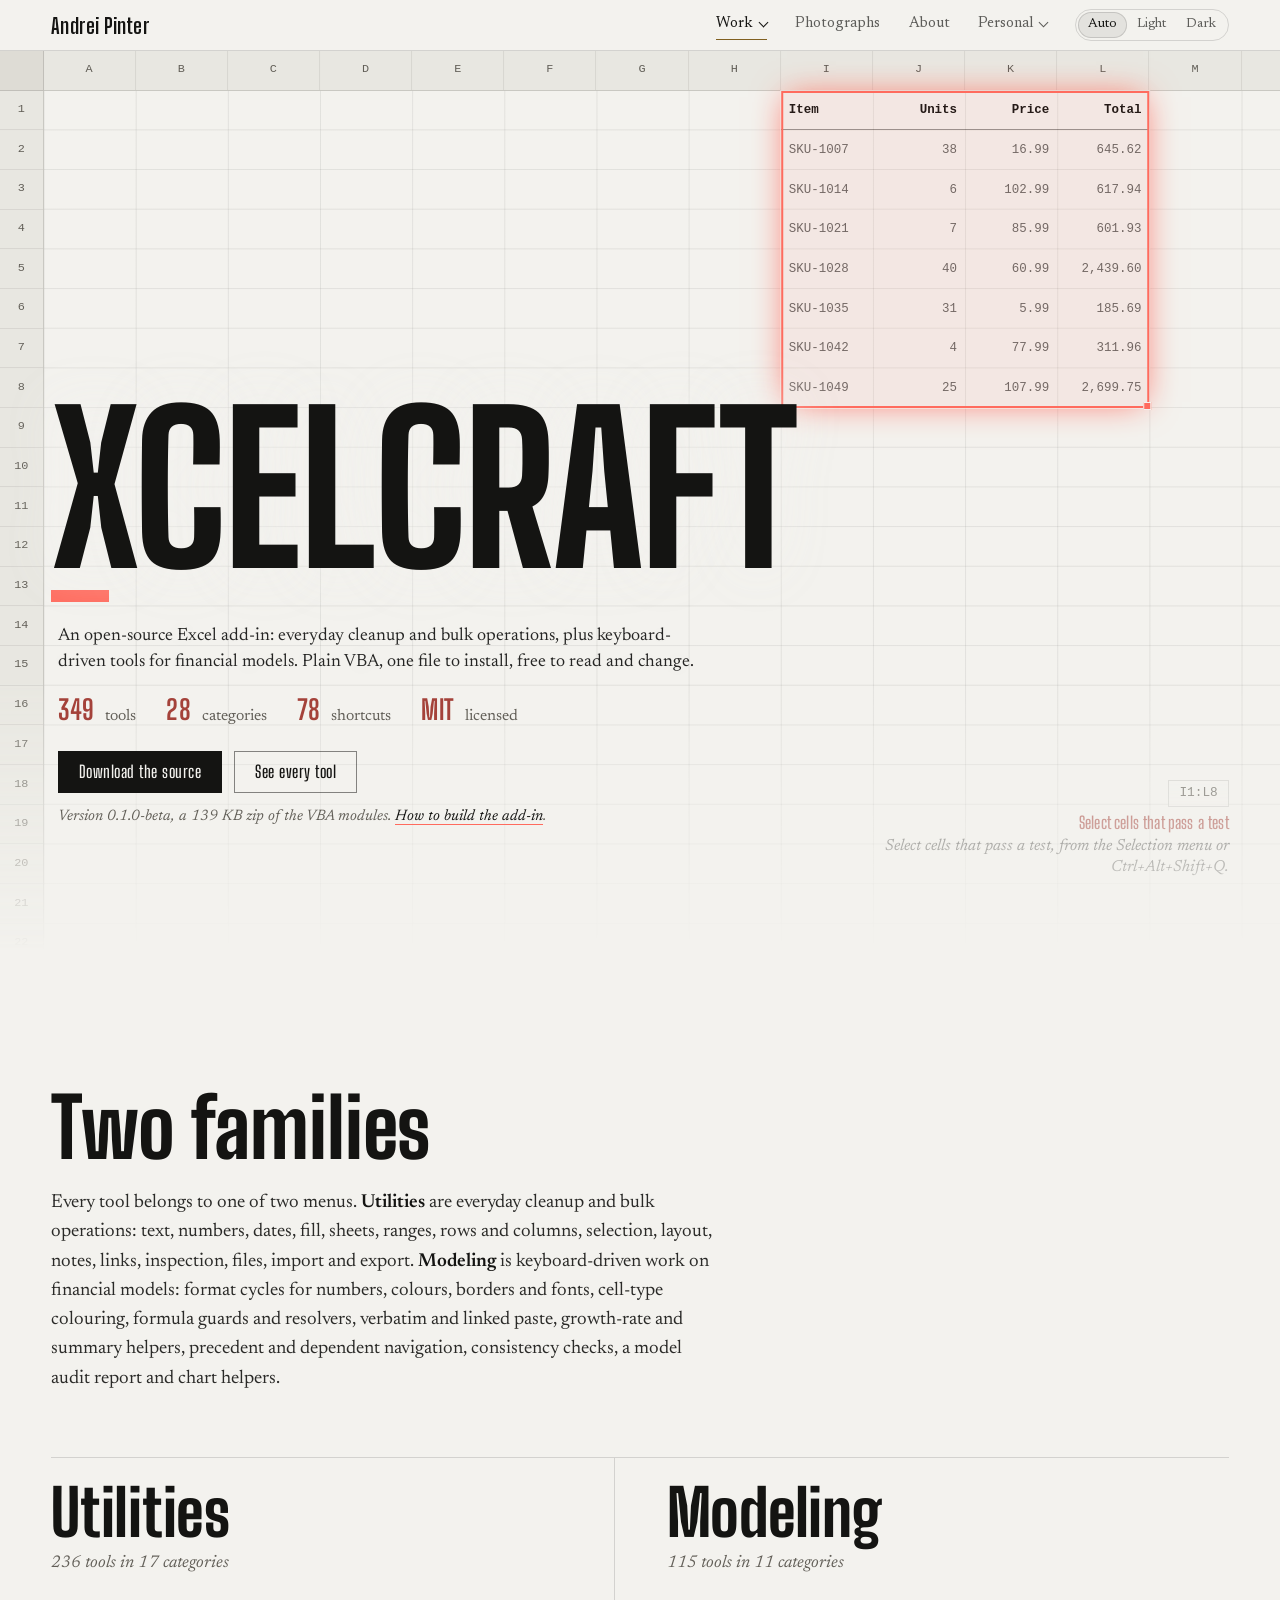
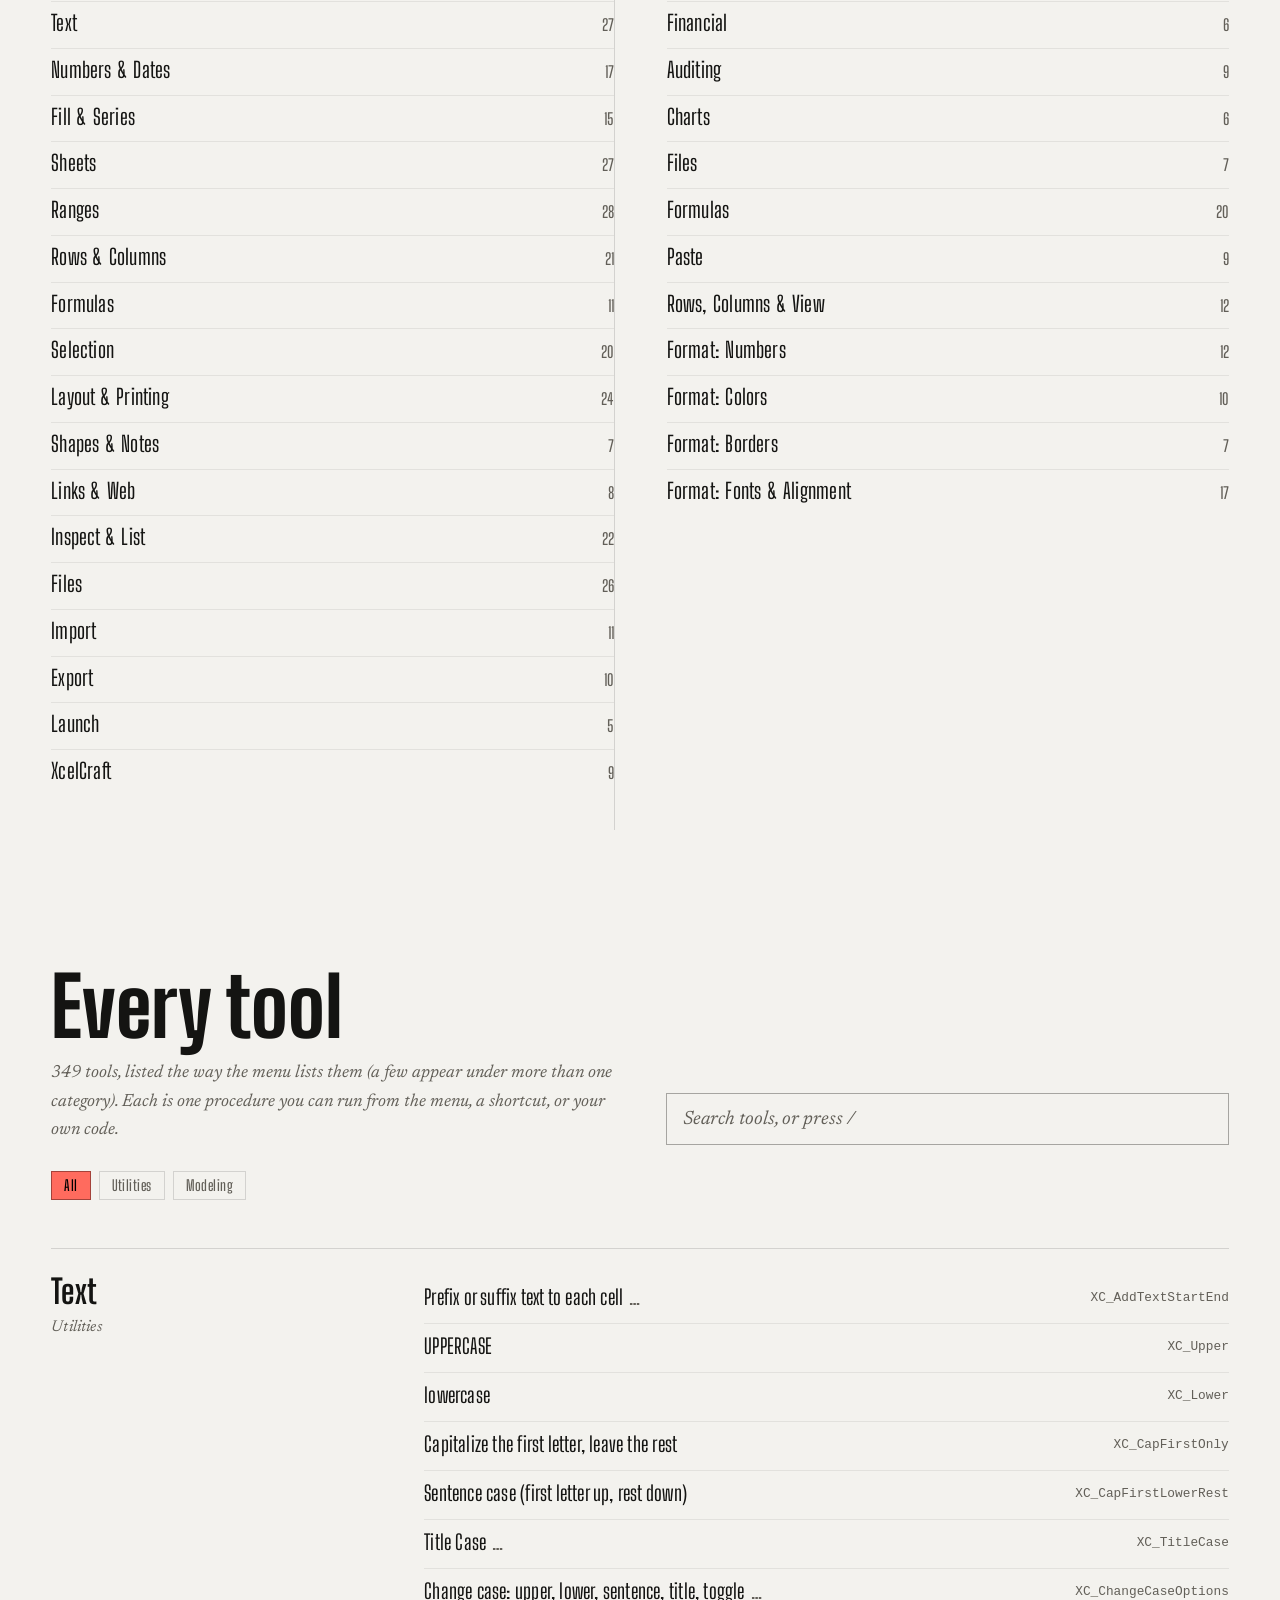
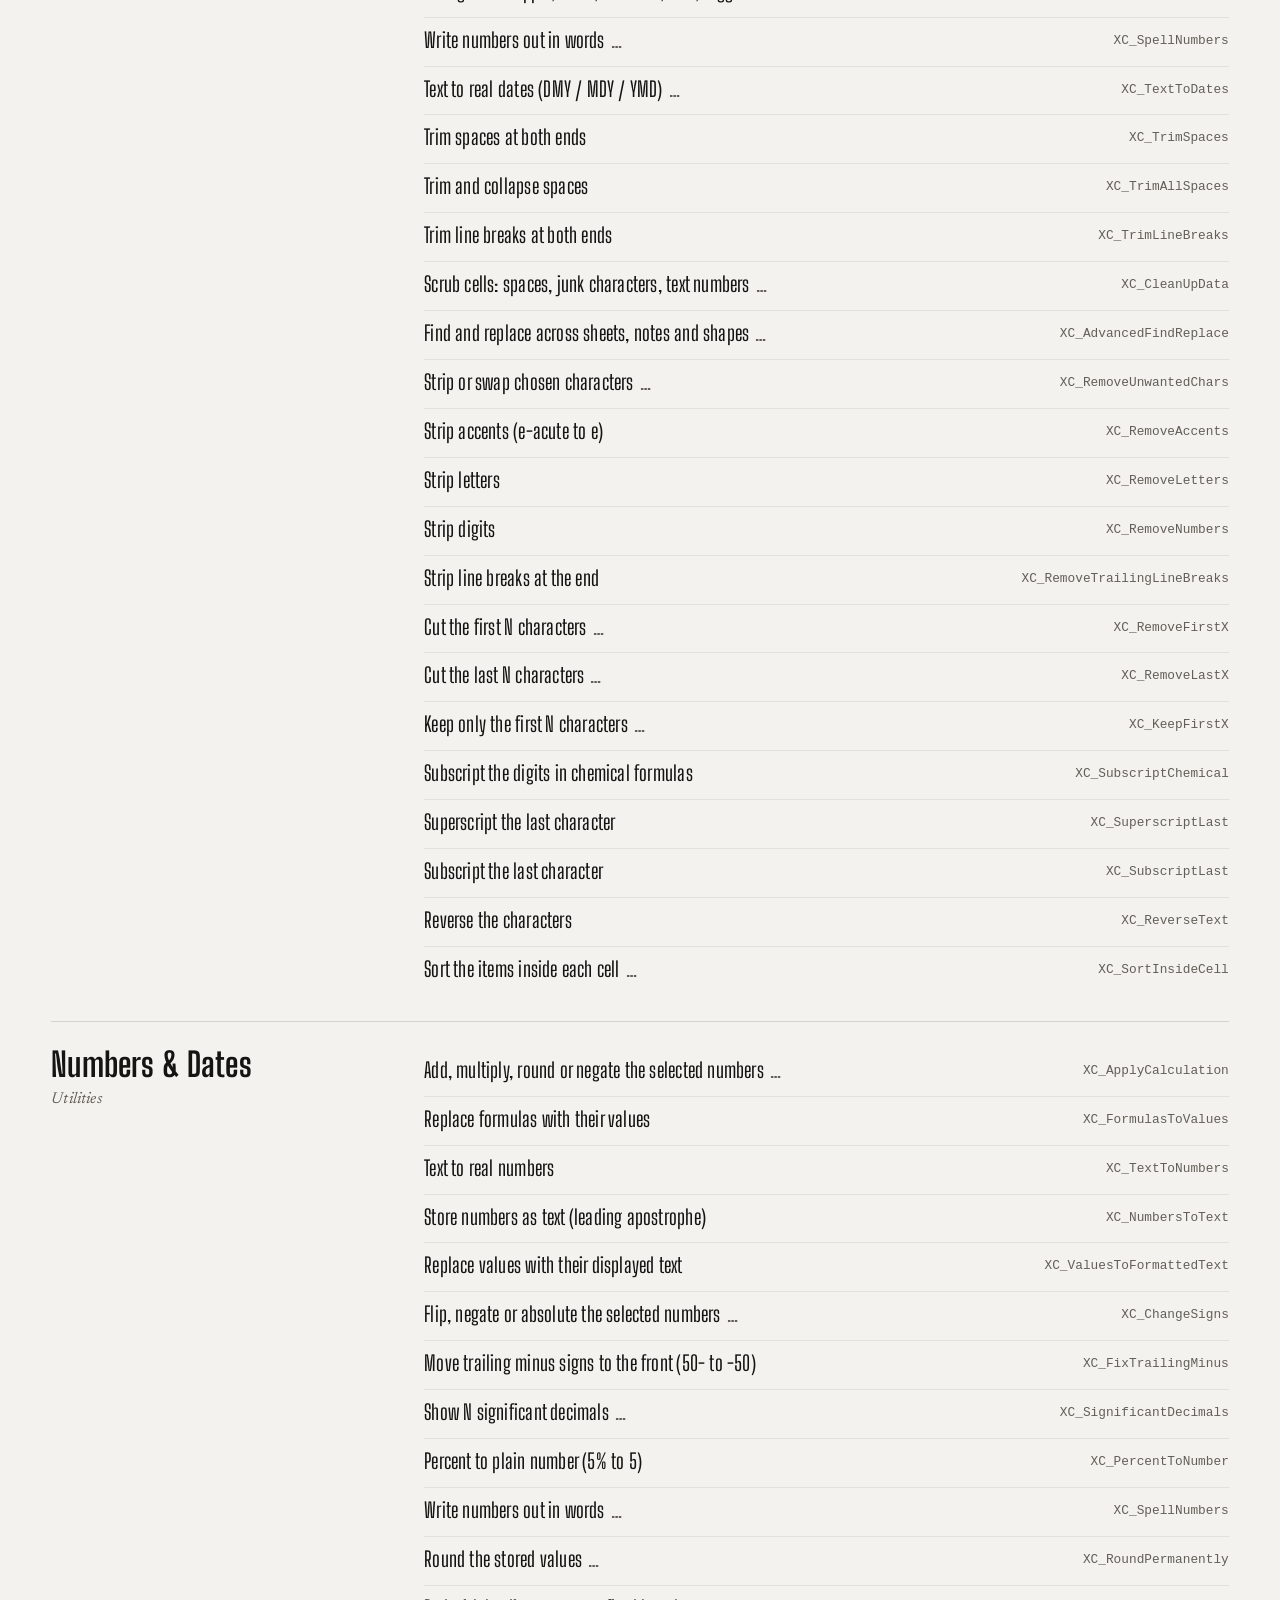
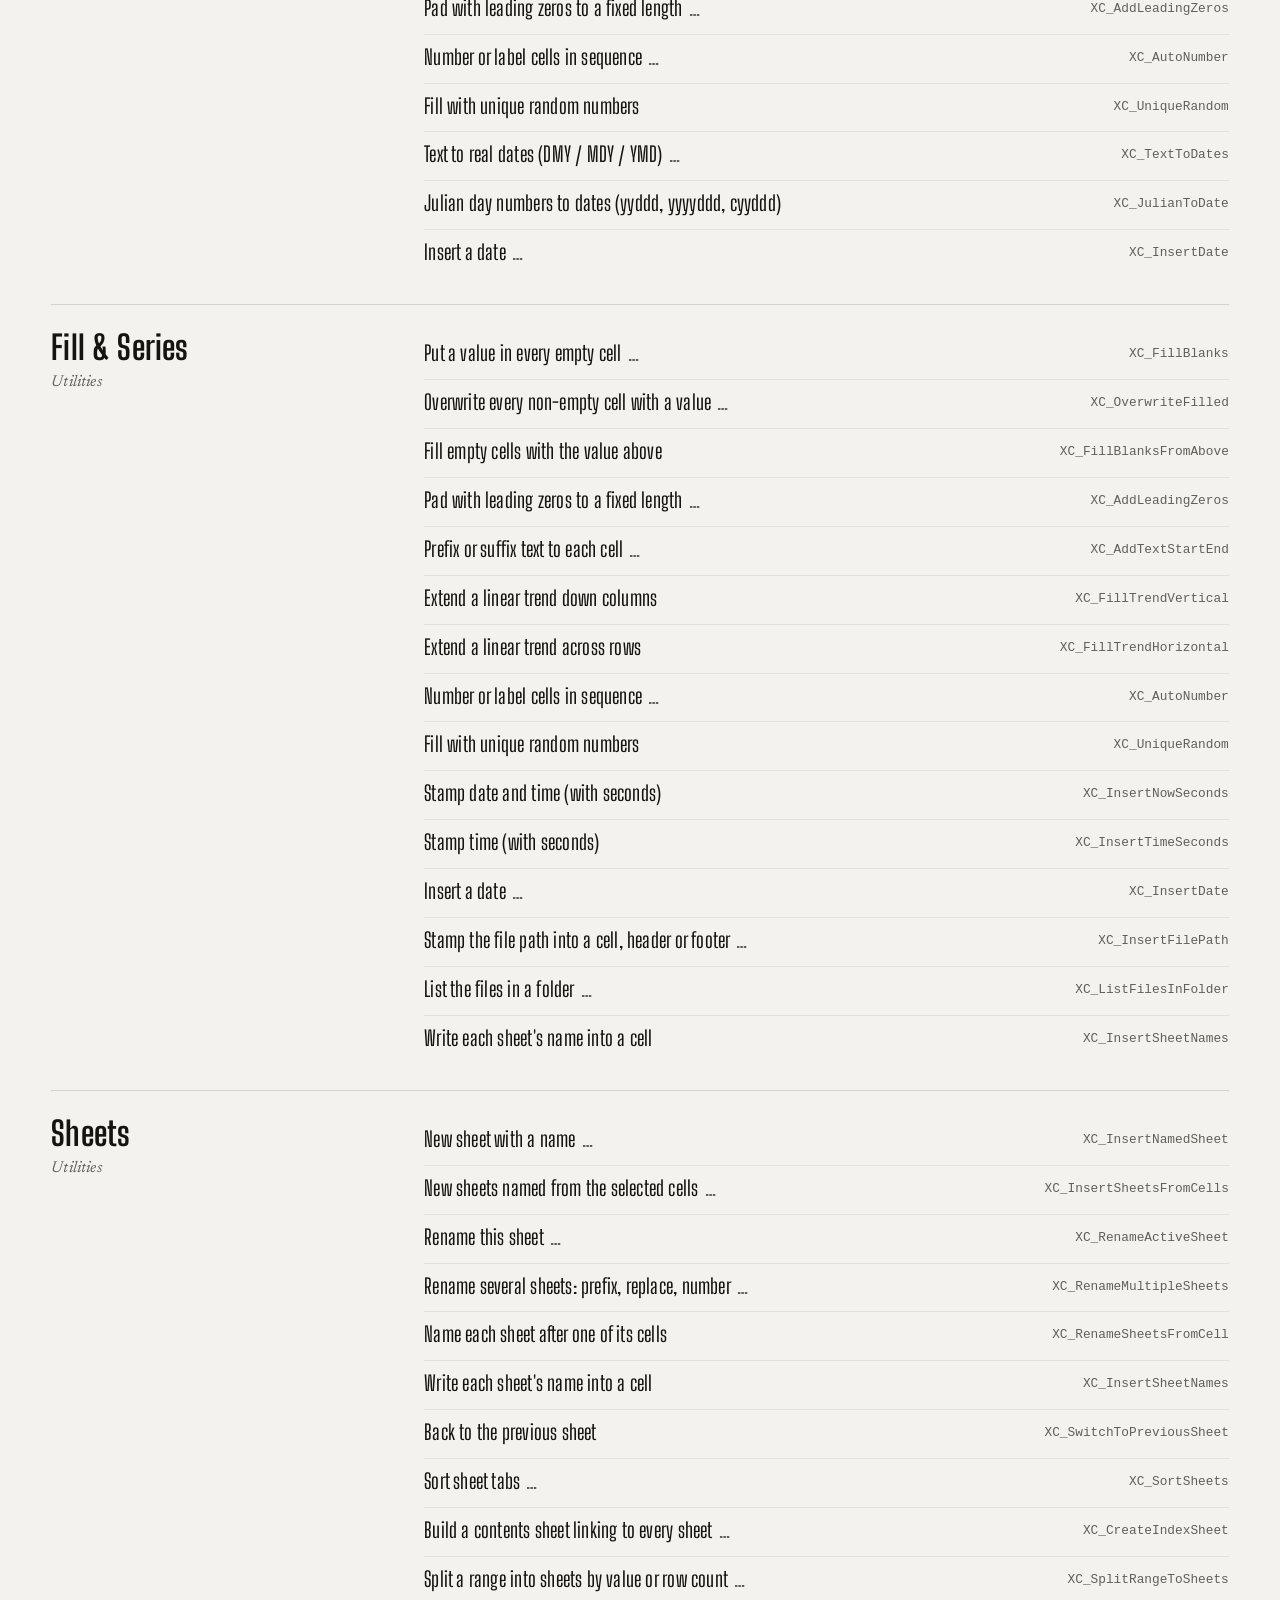
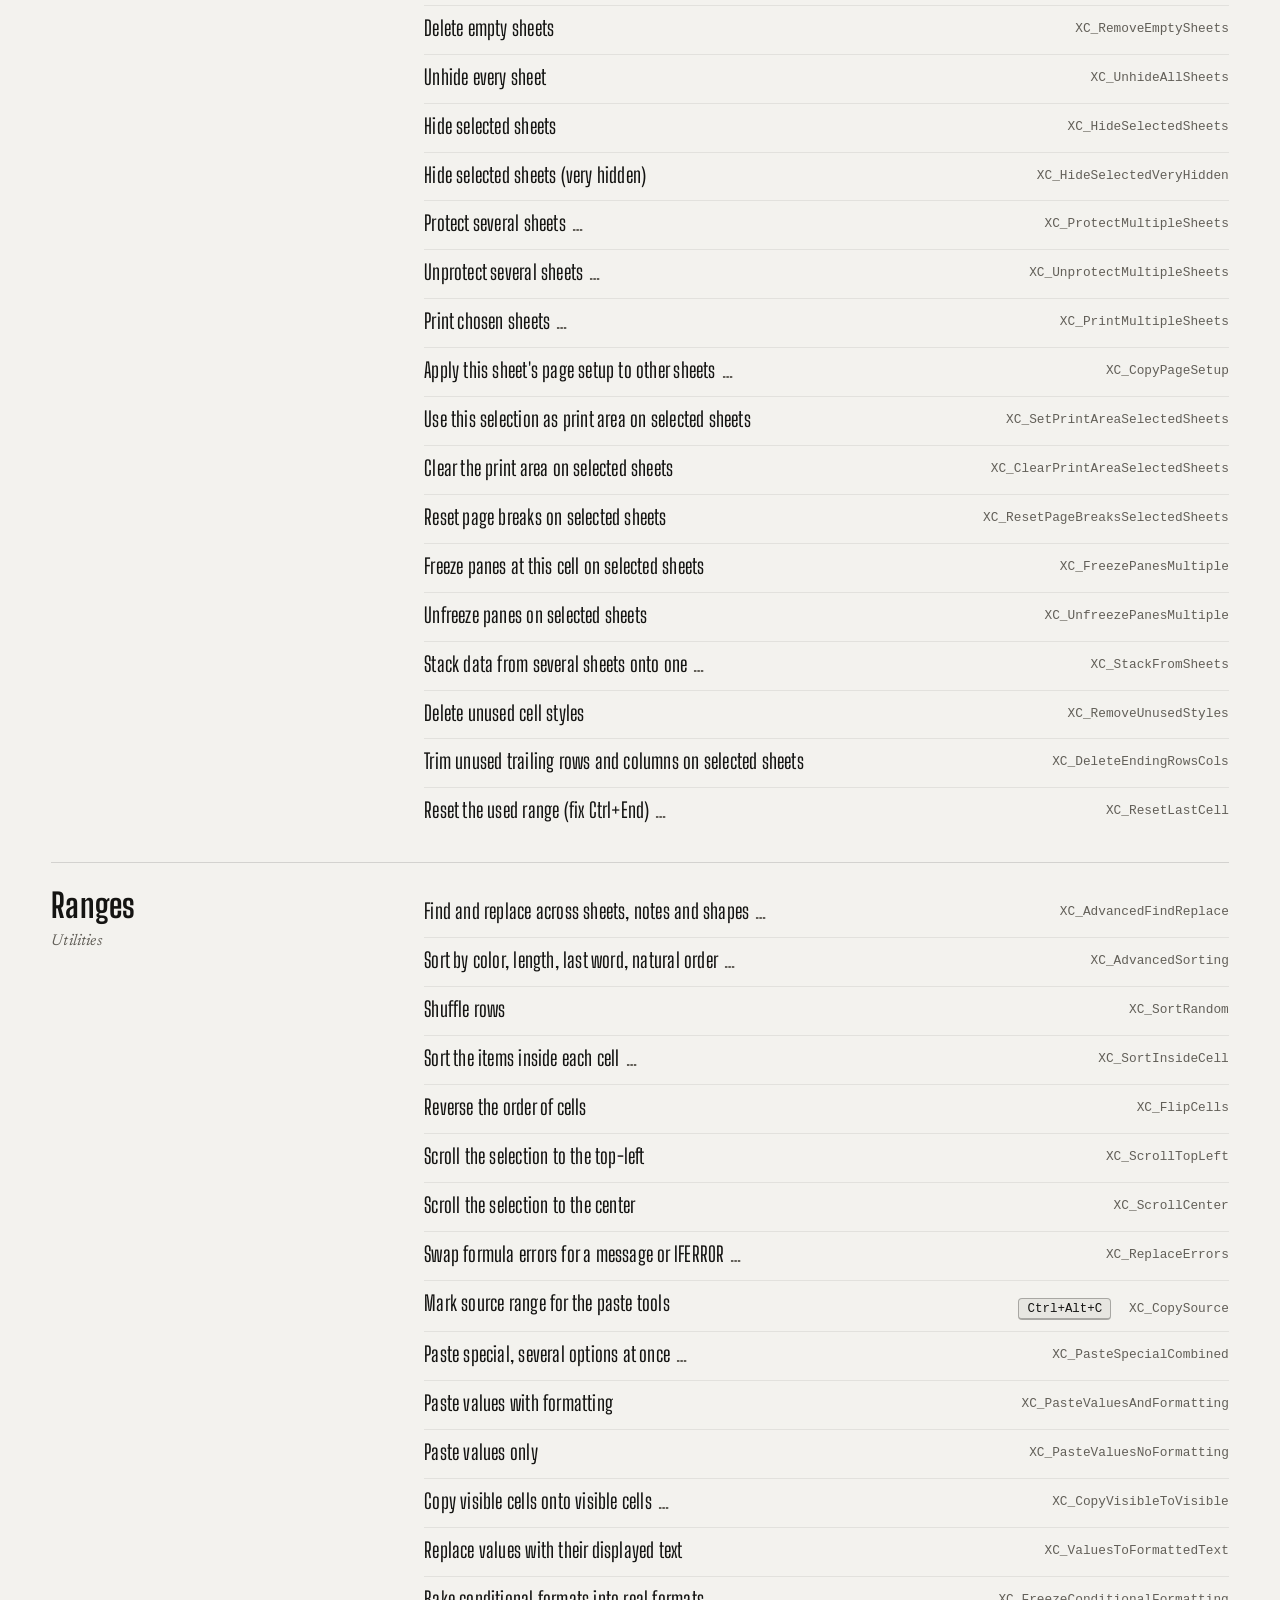
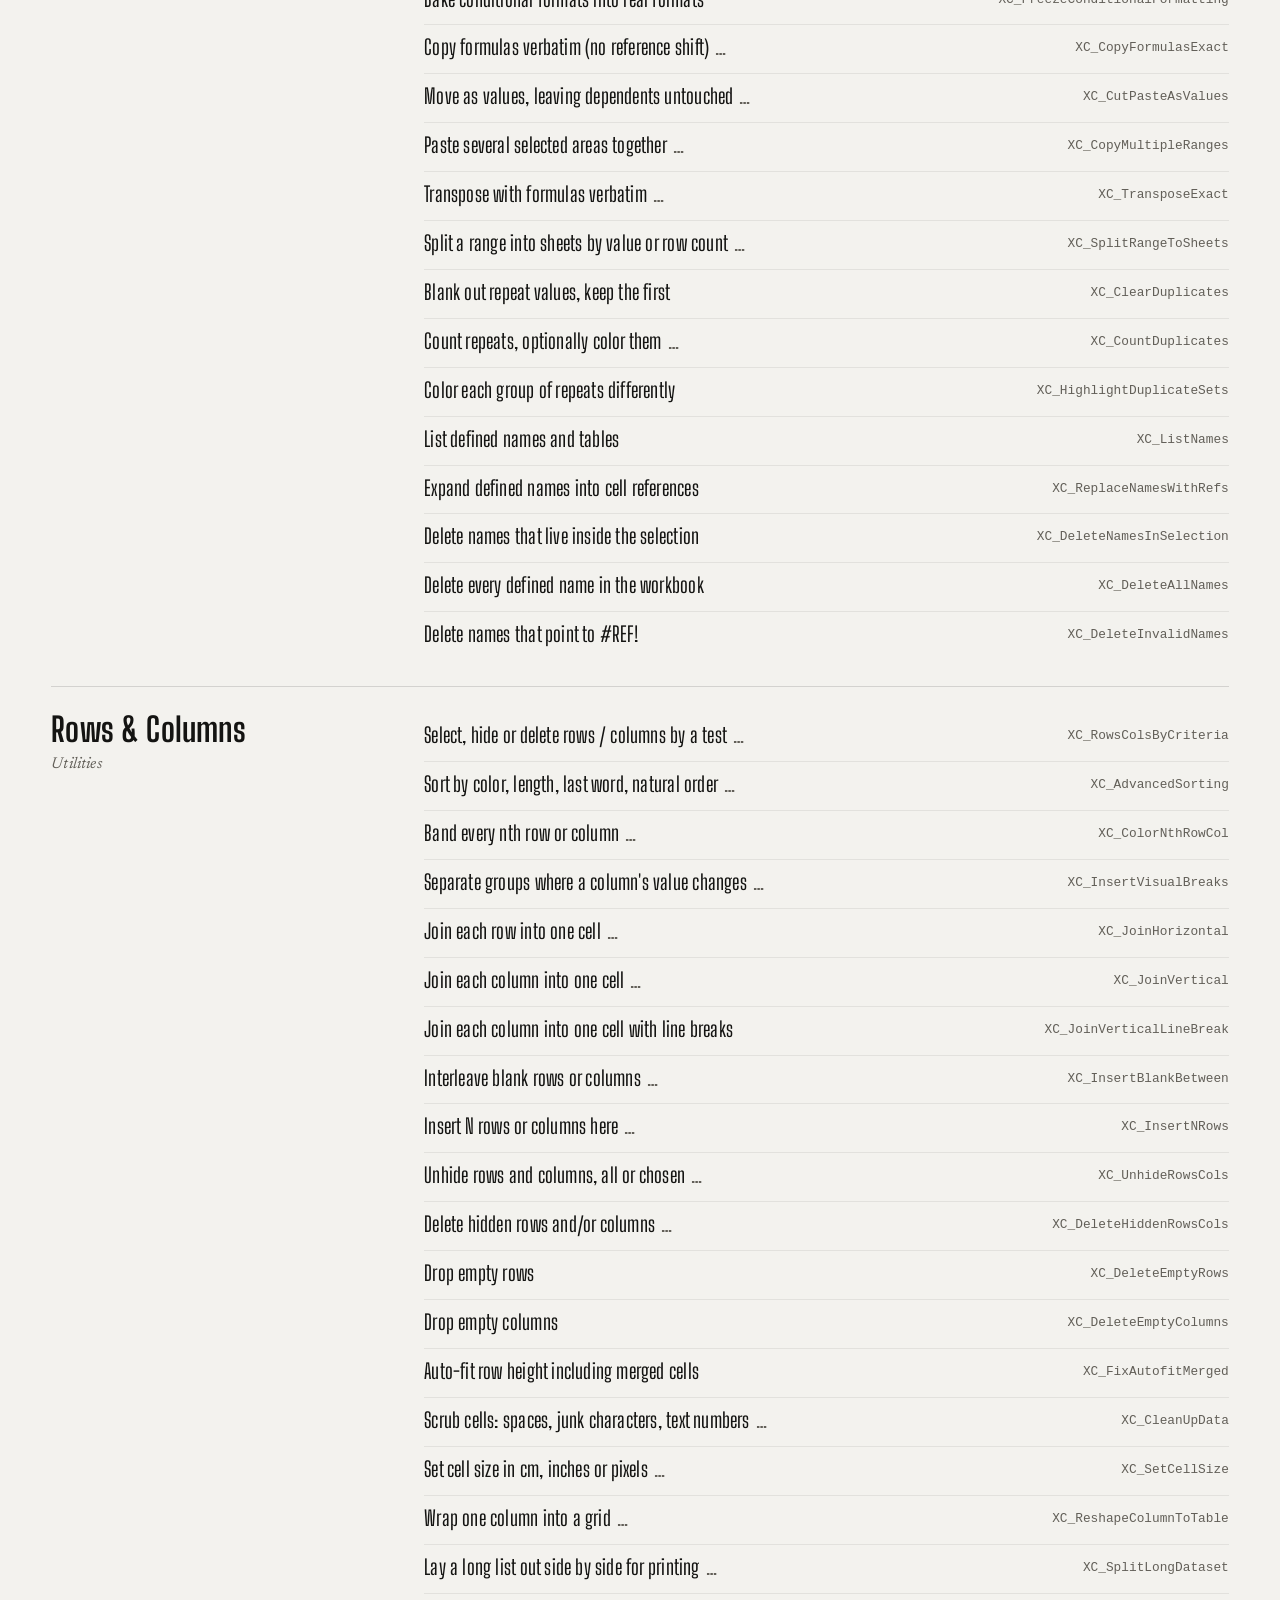
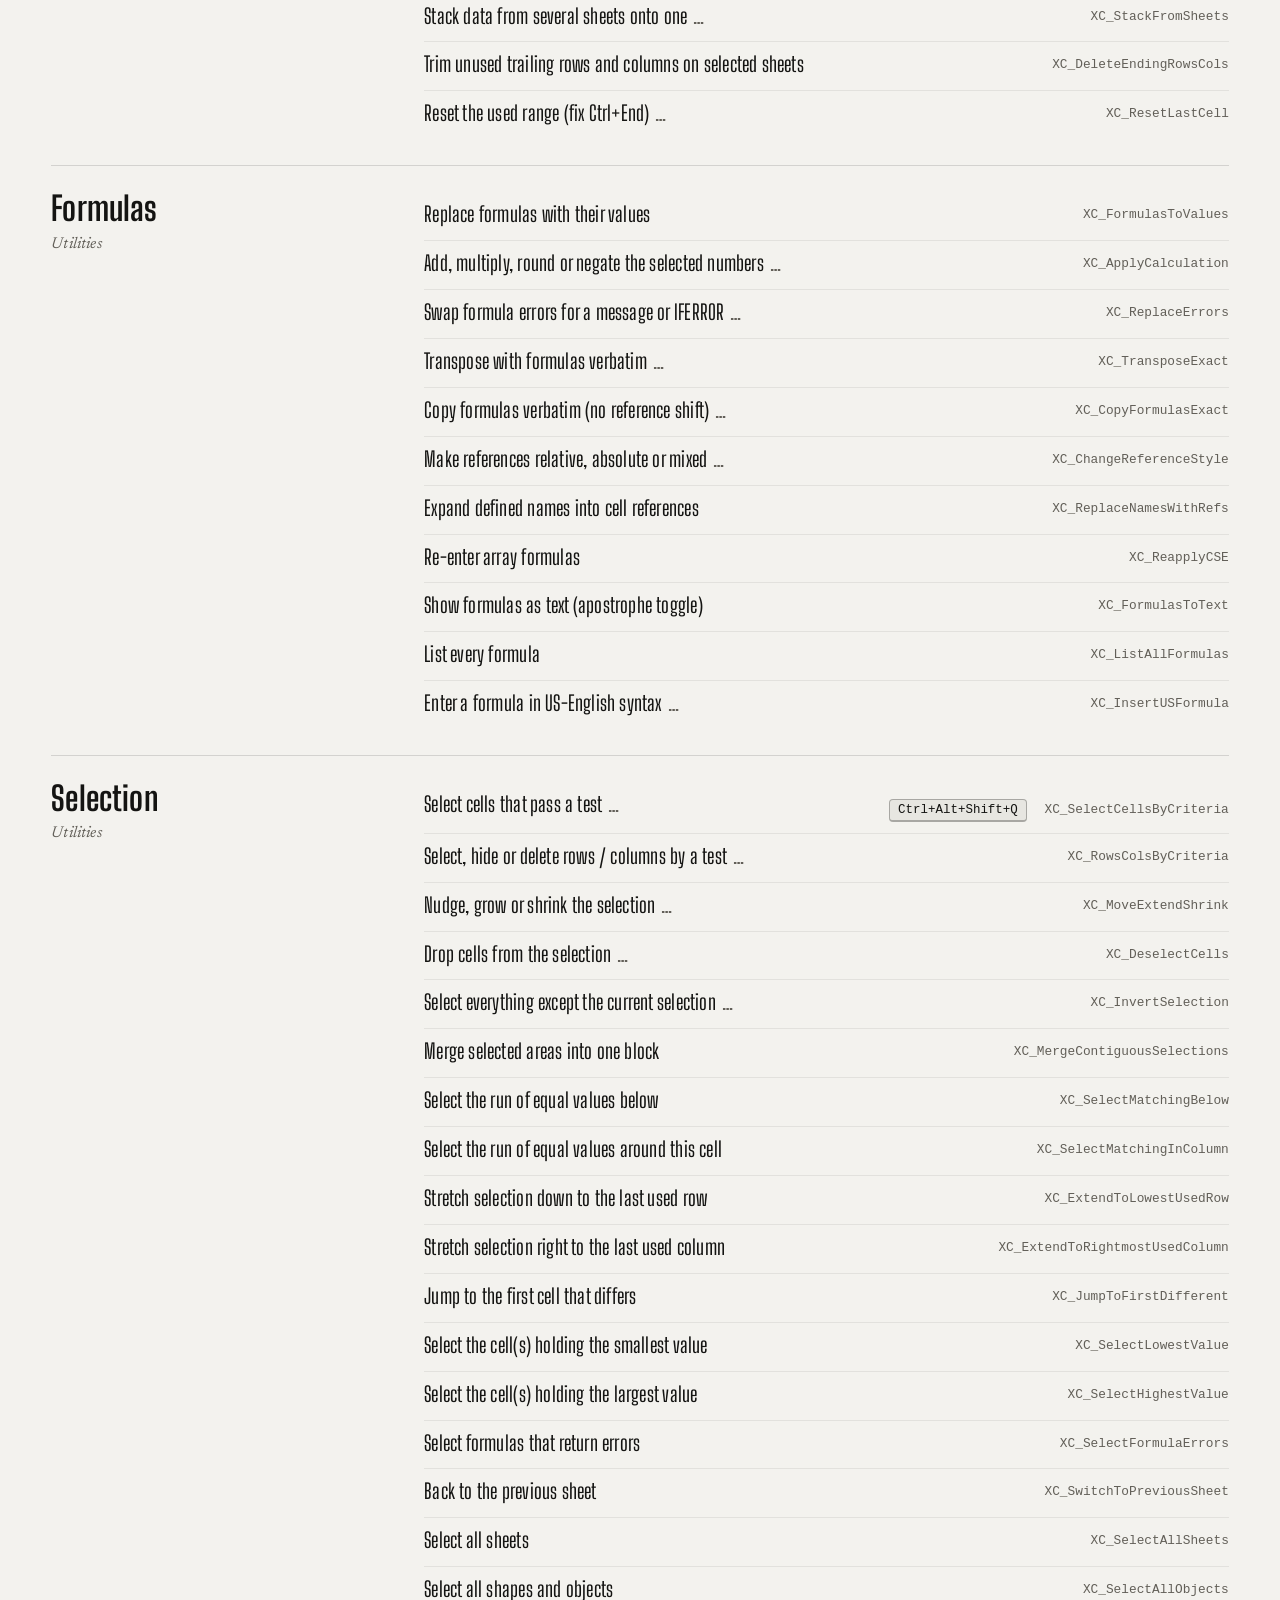
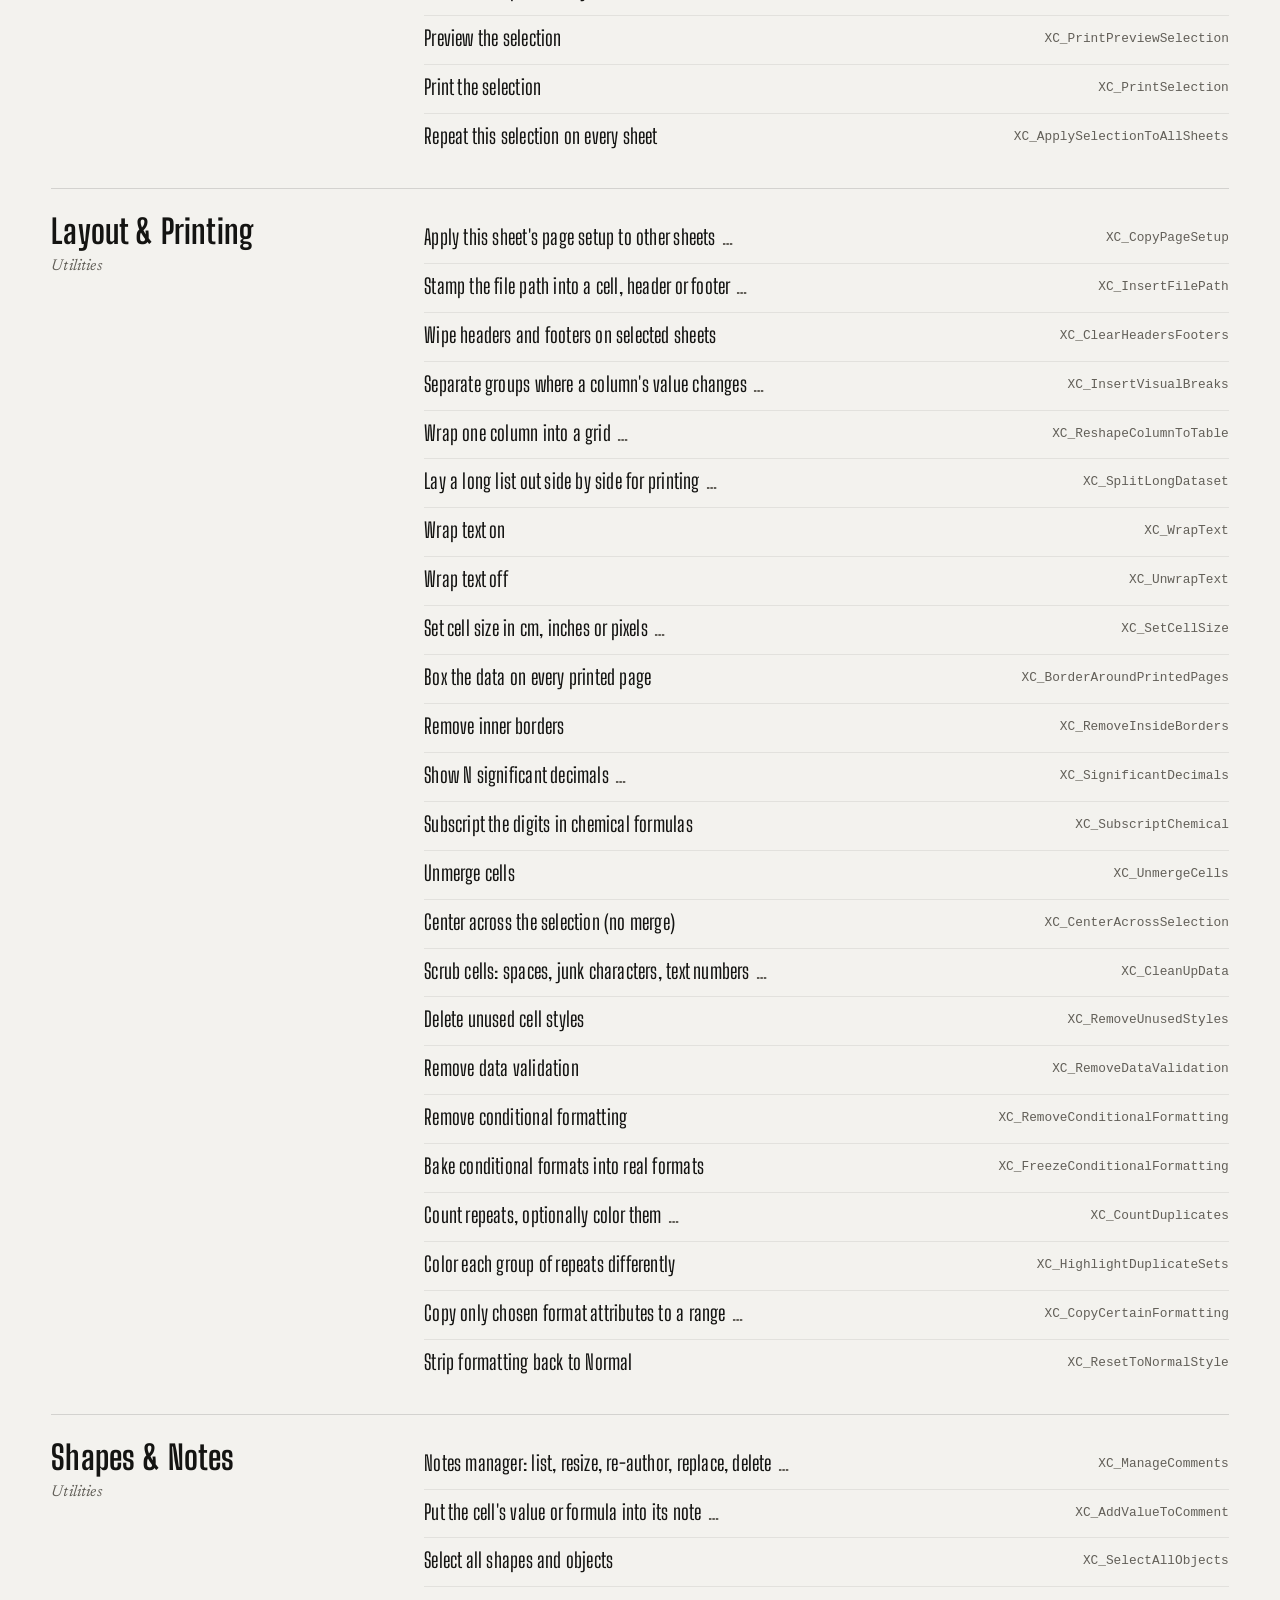
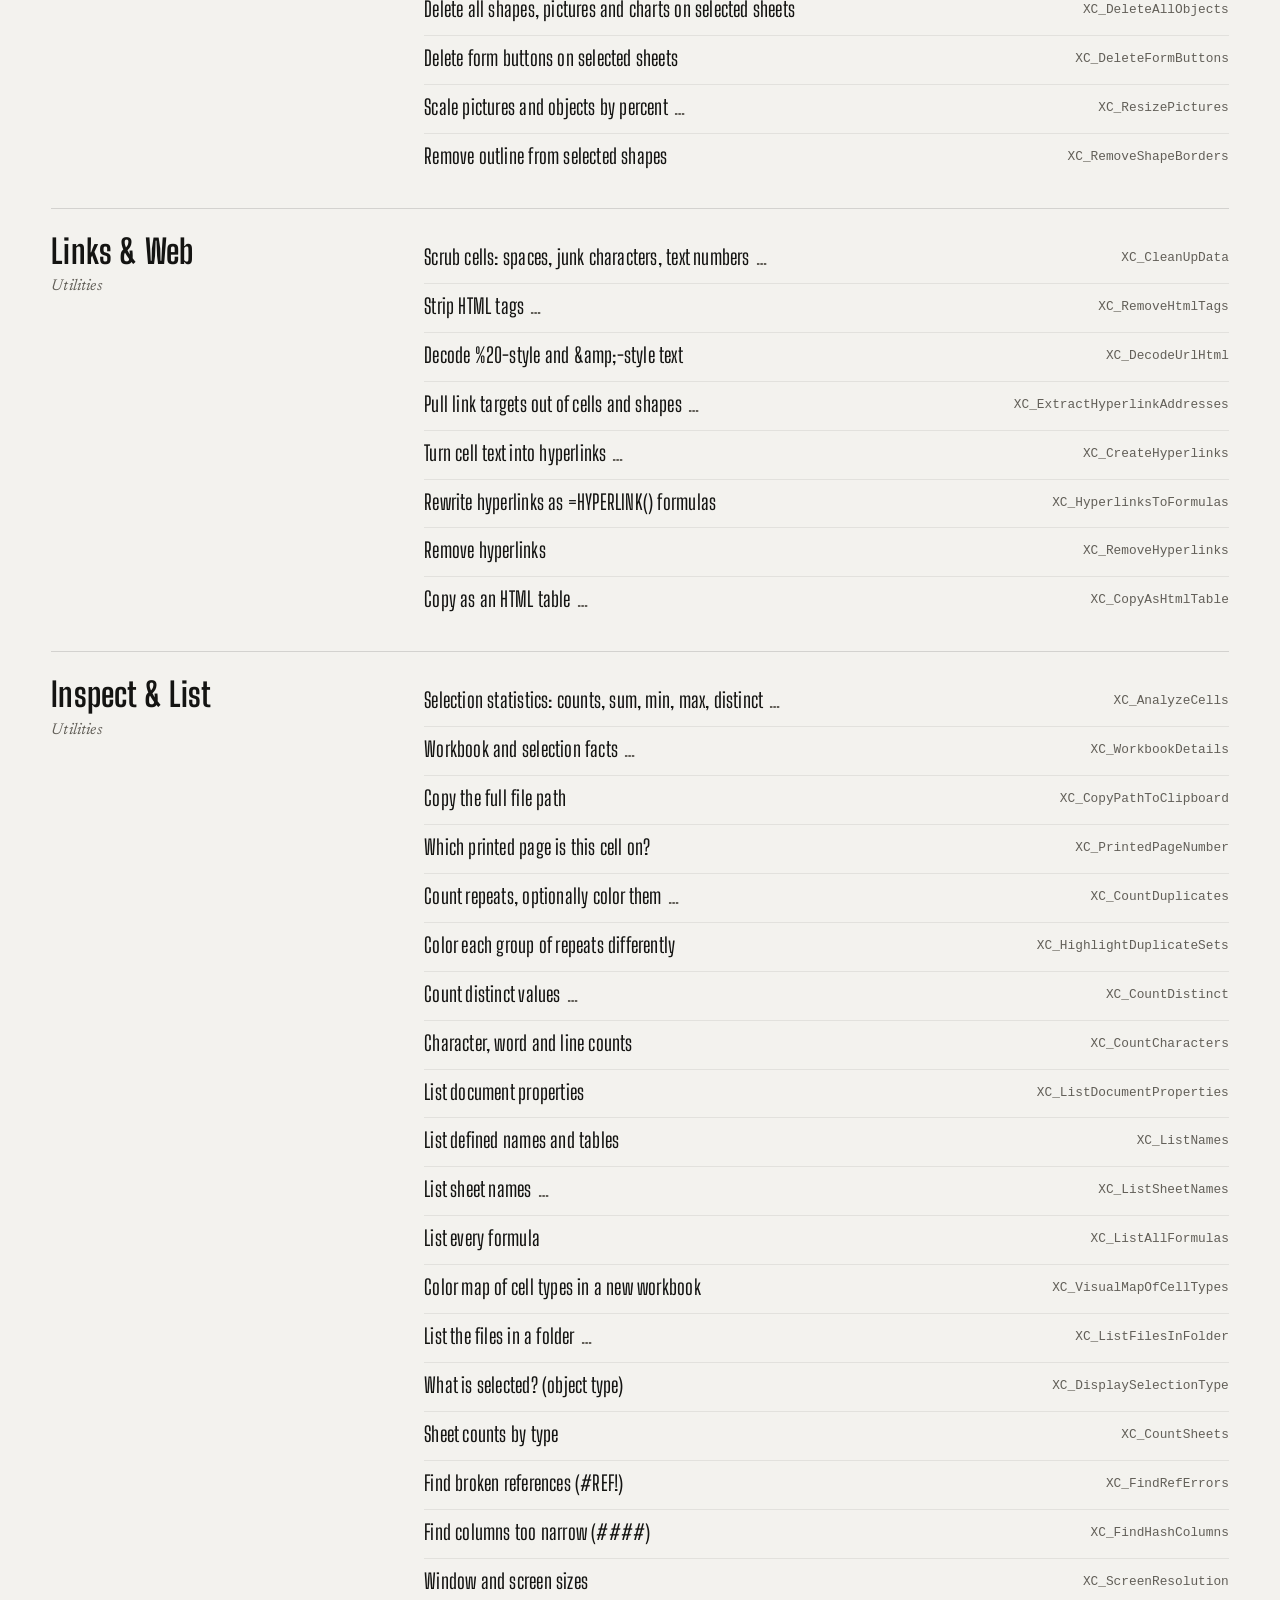
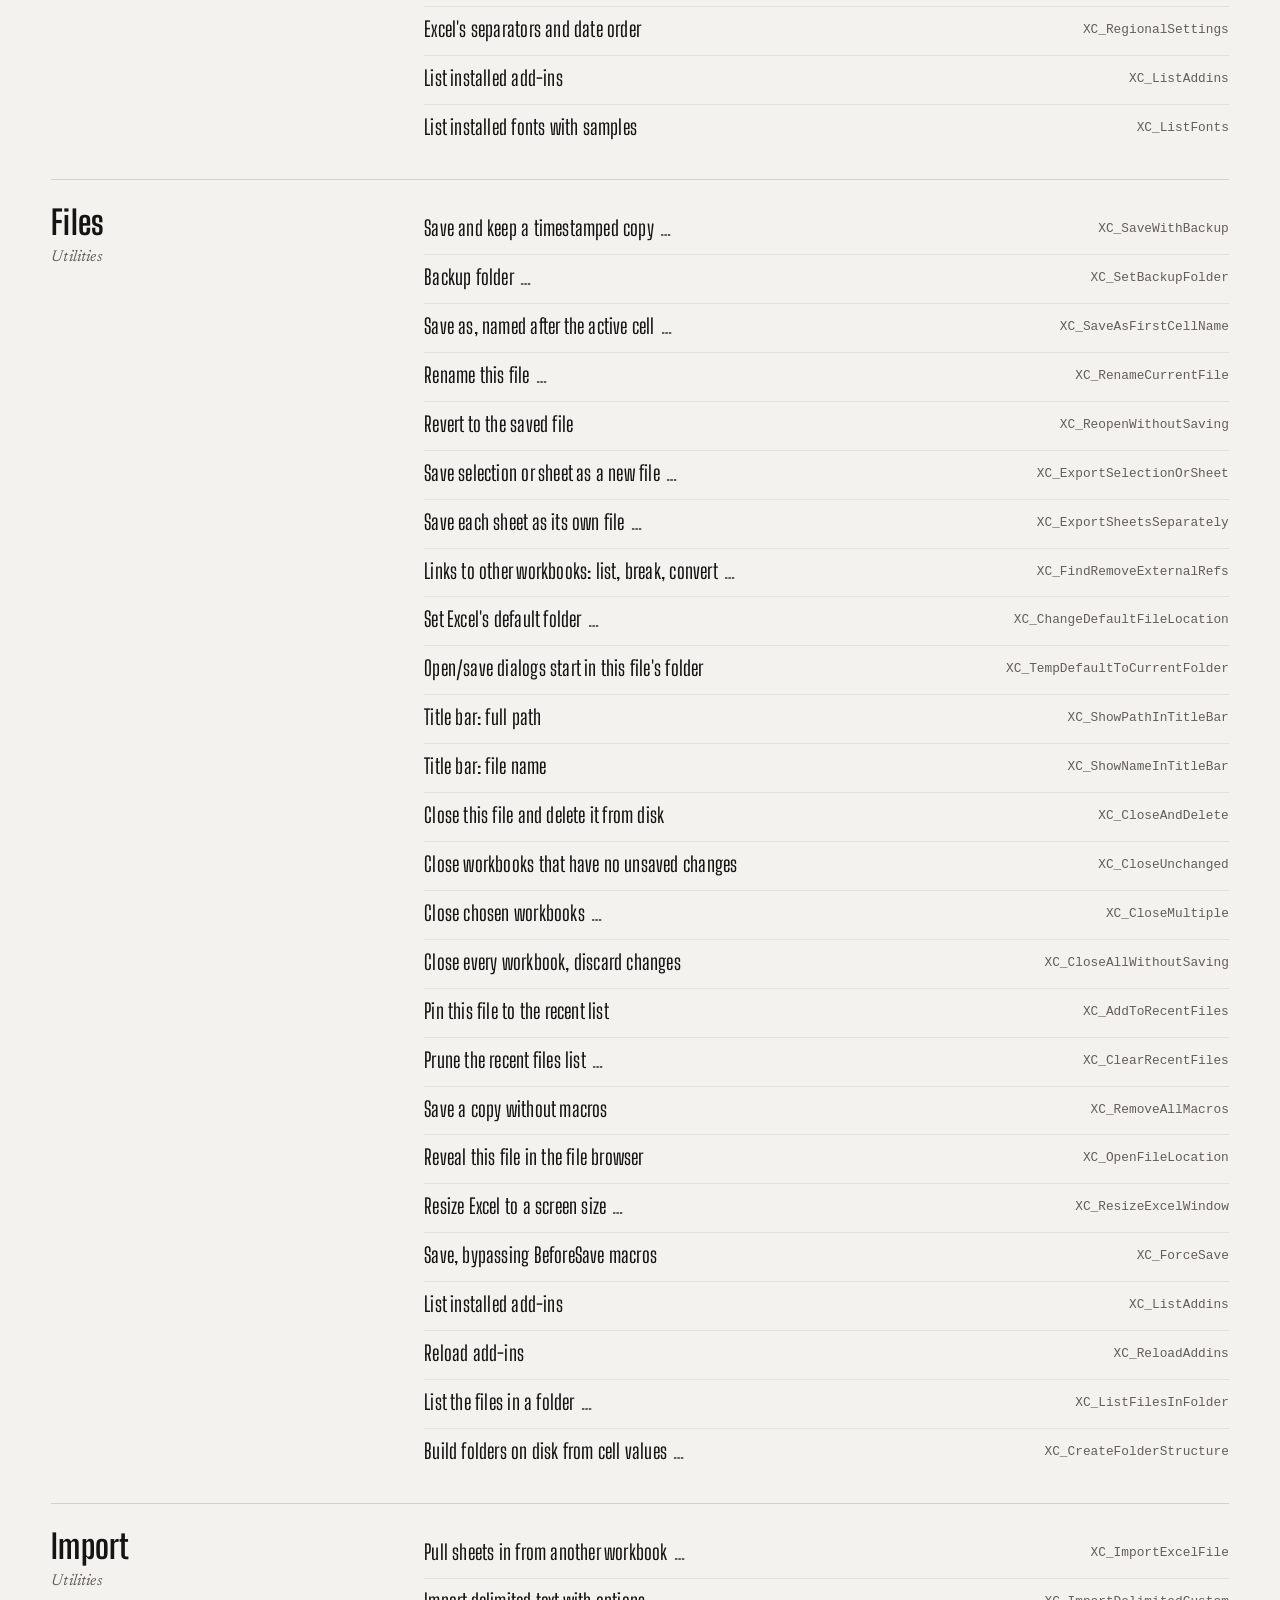
==== commit 87cfd0fc: "Work in the site header opens a list of the projects Work is now a menu like Personal: each project " ====
--- a/index.html
+++ b/index.html
@@ -43,47 +43,53 @@
 <body>
 <a class="skip" href="#catalog">Skip to the catalog</a>
 <!-- sitebar:start (generated by homepage/tools/sitebar/build_sitebar.py; edit it there and re-run) -->
-<style>@font-face{font-family:"APBar Display";src:url([data-uri]) format("woff2");font-weight:700;font-display:swap}@font-face{font-family:"APBar Serif";src:url([data-uri]) format("woff2");font-weight:400;font-display:swap}.apbar{--apbar-bg:var(--apbar-bg-dark,#000);--apbar-ink:#eeece6;--apbar-dim:rgba(238,236,230,.74);--apbar-line:rgba(238,236,230,.13);--apbar-accent:#e0c285;
+<style>@font-face{font-family:"APBar Display";src:url([data-uri]) format("woff2");font-weight:700;font-display:swap}@font-face{font-family:"APBar Serif";src:url([data-uri]) format("woff2");font-weight:400;font-display:swap}.apbar{--apbar-bg:var(--apbar-bg-dark,#000);--apbar-ink:#eeece6;--apbar-dim:rgba(238,236,230,.74);--apbar-line:rgba(238,236,230,.13);--apbar-accent:#e0c285;
  --apbar-pop:#0d0d0c;--apbar-hover:rgba(238,236,230,.08);--apbar-glass:rgba(0,0,0,.86);--apbar-shadow:rgba(0,0,0,.55);
  position:relative;z-index:1000;display:flex;align-items:center;justify-content:space-between;gap:16px;box-sizing:border-box;width:100%;
  margin:0;padding:9px clamp(16px,4vw,56px);background:var(--apbar-bg);color:var(--apbar-ink);border:0;border-bottom:1px solid var(--apbar-line);
  font:400 15px/1.25 "APBar Serif",Georgia,"Times New Roman",serif;letter-spacing:normal;text-transform:none;text-align:left;
  -webkit-font-smoothing:antialiased;-webkit-text-size-adjust:100%}
-.apbar *{box-sizing:border-box;margin:0;font:inherit;letter-spacing:inherit;text-transform:none}
-.apbar a{color:inherit;text-decoration:none;background:none;border:0}
-.apbar .apbar-left{display:flex;align-items:baseline;gap:clamp(14px,2vw,26px);min-width:0}
-.apbar .apbar-home{font:700 21px/1 "APBar Display","Arial Narrow",sans-serif;letter-spacing:.01em;color:var(--apbar-ink);padding:5px 0;white-space:nowrap}
-.apbar .apbar-nav,.apbar .apbar-local{display:flex;align-items:center;gap:clamp(14px,2.2vw,30px)}
-.apbar .apbar-local{gap:clamp(12px,1.8vw,22px)}
-.apbar .apbar-link{display:inline-flex;align-items:center;gap:7px;color:var(--apbar-dim);padding:5px 0;border-bottom:1px solid transparent;
+.apbar.apbar *{box-sizing:border-box;margin:0;font:inherit;letter-spacing:inherit;text-transform:none}
+.apbar.apbar a{color:inherit;text-decoration:none;background:none;border:0}
+.apbar.apbar .apbar-left{display:flex;align-items:baseline;gap:clamp(14px,2vw,26px);min-width:0}
+.apbar.apbar .apbar-home{font:700 21px/1 "APBar Display","Arial Narrow",sans-serif;letter-spacing:.01em;color:var(--apbar-ink);padding:5px 0;white-space:nowrap}
+.apbar.apbar .apbar-nav,.apbar.apbar .apbar-local{display:flex;align-items:center;gap:clamp(14px,2.2vw,30px)}
+.apbar.apbar .apbar-local{gap:clamp(12px,1.8vw,22px)}
+.apbar.apbar .apbar-link{display:inline-flex;align-items:center;gap:7px;color:var(--apbar-dim);padding:5px 0;border-bottom:1px solid transparent;
  cursor:pointer;white-space:nowrap;transition:color .25s,border-color .25s}
-.apbar .apbar-link:hover,.apbar details[open]>.apbar-link{color:var(--apbar-ink)}
-.apbar .apbar-link[aria-current="page"],.apbar .apbar-link.is-current{color:var(--apbar-ink);border-bottom-color:var(--apbar-accent)}
-.apbar a:focus-visible,.apbar summary:focus-visible{outline:2px solid var(--apbar-accent);outline-offset:3px;border-radius:2px}
-.apbar details{position:relative}
-.apbar summary{list-style:none}
-.apbar summary::-webkit-details-marker{display:none}
-.apbar summary::after{content:"";width:6px;height:6px;border-right:1.5px solid currentColor;border-bottom:1.5px solid currentColor;
+.apbar.apbar .apbar-link:hover,.apbar.apbar details[open]>.apbar-link{color:var(--apbar-ink)}
+.apbar.apbar .apbar-link[aria-current="page"],.apbar.apbar .apbar-link.is-current{color:var(--apbar-ink);border-bottom-color:var(--apbar-accent)}
+.apbar.apbar a:focus-visible,.apbar.apbar summary:focus-visible{outline:2px solid var(--apbar-accent);outline-offset:3px;border-radius:2px}
+.apbar.apbar details{position:relative}
+.apbar.apbar summary{list-style:none}
+.apbar.apbar summary::-webkit-details-marker{display:none}
+.apbar.apbar summary::after{content:"";width:6px;height:6px;border-right:1.5px solid currentColor;border-bottom:1.5px solid currentColor;
  transform:translateY(-2px) rotate(45deg);transition:transform .2s}
-.apbar details[open]>summary::after{transform:translateY(2px) rotate(225deg)}
-.apbar .apbar-pop{position:absolute;right:0;top:calc(100% + 10px);min-width:232px;padding:6px;background:var(--apbar-pop);color:var(--apbar-ink);
+.apbar.apbar details[open]>summary::after{transform:translateY(2px) rotate(225deg)}
+.apbar.apbar .apbar-pop{position:absolute;right:0;top:calc(100% + 10px);min-width:232px;padding:6px;background:var(--apbar-pop);color:var(--apbar-ink);
  border:1px solid var(--apbar-line);border-radius:8px;box-shadow:0 18px 50px var(--apbar-shadow)}
-.apbar .apbar-pop a{display:block;padding:9px 12px;border-radius:5px;color:var(--apbar-ink)}
-.apbar .apbar-pop a:hover,.apbar .apbar-pop a:focus-visible{background:var(--apbar-hover)}
-.apbar .apbar-pop a[aria-current="page"]{box-shadow:inset 2px 0 0 var(--apbar-accent)}
-.apbar .apbar-pop small{display:block;margin-top:2px;font-size:13px;color:var(--apbar-dim)}
-.apbar .apbar-group{padding:12px 12px 4px;border-top:1px solid var(--apbar-line);margin-top:6px;font-size:12.5px;color:var(--apbar-dim)}
-.apbar .apbar-menu{display:none}
-.apbar .apbar-right{display:flex;align-items:center;gap:clamp(14px,2.2vw,30px)}
-.apbar .apbar-theme{display:inline-flex;align-items:center;padding:2px;border:1px solid var(--apbar-line);border-radius:999px}
-.apbar .apbar-theme button{display:inline-flex;align-items:center;gap:6px;min-height:26px;padding:3px 10px;border:0;border-radius:999px;background:none;
+.apbar.apbar .apbar-pop a{display:block;padding:9px 12px;border-radius:5px;color:var(--apbar-ink)}
+.apbar.apbar .apbar-pop a:hover,.apbar.apbar .apbar-pop a:focus-visible{background:var(--apbar-hover)}
+.apbar.apbar .apbar-pop a[aria-current="page"]{box-shadow:inset 2px 0 0 var(--apbar-accent)}
+.apbar.apbar .apbar-pop small{display:block;margin-top:2px;font-size:13px;color:var(--apbar-dim)}
+.apbar.apbar .apbar-group{padding:12px 12px 4px;border-top:1px solid var(--apbar-line);margin-top:6px;font-size:12.5px;color:var(--apbar-dim)}
+.apbar.apbar .apbar-menu{display:none}
+.apbar.apbar .apbar-work .apbar-pop{left:-12px;right:auto;min-width:300px}
+.apbar.apbar .apbar-pop .apbar-all{margin-top:6px;padding-top:11px;border-top:1px solid var(--apbar-line);border-radius:0 0 5px 5px}
+.apbar.apbar .apbar-sep{height:0;margin:6px 0;border:0;border-top:1px solid var(--apbar-line)}
+.apbar.apbar .apbar-menu .apbar-group:first-child{border-top:0;margin-top:0;padding-top:6px}
+.apbar.apbar .apbar-menu .apbar-pop{max-height:calc(100vh - 84px);max-height:calc(100dvh - 84px);overflow-y:auto;overscroll-behavior:contain}
+.apbar.apbar .apbar-menu .apbar-proj small{display:none}
+.apbar.apbar .apbar-right{display:flex;align-items:center;gap:clamp(14px,2.2vw,30px)}
+.apbar.apbar .apbar-theme{display:inline-flex;align-items:center;padding:2px;border:1px solid var(--apbar-line);border-radius:999px}
+.apbar.apbar .apbar-theme button{display:inline-flex;align-items:center;gap:6px;min-height:26px;padding:3px 10px;border:0;border-radius:999px;background:none;
  color:var(--apbar-dim);font-size:13.5px;line-height:1;cursor:pointer;transition:color .2s,background-color .2s}
-.apbar .apbar-theme button:hover{color:var(--apbar-ink)}
-.apbar .apbar-theme button[aria-pressed="true"]{color:var(--apbar-ink);background:var(--apbar-hover);box-shadow:inset 0 0 0 1px var(--apbar-line)}
-.apbar .apbar-theme button:focus-visible{outline:2px solid var(--apbar-accent);outline-offset:1px}
-.apbar .apbar-theme svg{display:none;width:15px;height:15px;flex:none}
+.apbar.apbar .apbar-theme button:hover{color:var(--apbar-ink)}
+.apbar.apbar .apbar-theme button[aria-pressed="true"]{color:var(--apbar-ink);background:var(--apbar-hover);box-shadow:inset 0 0 0 1px var(--apbar-line)}
+.apbar.apbar .apbar-theme button:focus-visible{outline:2px solid var(--apbar-accent);outline-offset:1px}
+.apbar.apbar .apbar-theme svg{display:none;width:15px;height:15px;flex:none}
 html[data-theme="light"] .apbar{--apbar-bg:var(--apbar-bg-light,#f3f2ee);--apbar-ink:#141412;--apbar-dim:rgba(20,20,18,.68);--apbar-line:rgba(20,20,18,.14);
- --apbar-accent:#8f6b26;--apbar-pop:#fff;--apbar-hover:rgba(20,20,18,.07);--apbar-glass:rgba(243,242,238,.88);--apbar-shadow:rgba(20,20,18,.16)}
+ --apbar-accent:#806020;--apbar-pop:#fff;--apbar-hover:rgba(20,20,18,.07);--apbar-glass:rgba(243,242,238,.88);--apbar-shadow:rgba(20,20,18,.16)}
 html[data-theme="light"] .apbar--overlay:not(.solid){--apbar-ink:#eeece6;--apbar-dim:rgba(238,236,230,.82);--apbar-line:rgba(238,236,230,.22);
  --apbar-accent:#e0c285;--apbar-hover:rgba(238,236,230,.14)}
 .apbar--overlay{position:fixed;top:0;left:0;right:0;background:transparent;border-bottom-color:transparent;
@@ -96,24 +102,24 @@
 .apbar--sticky .apbar-home{font-size:23px}
 .apbar--sticky .apbar-link{font-size:16px}
 @media (max-width:900px){
- .apbar .apbar-theme button{padding:3px 7px}
- .apbar .apbar-theme span{position:absolute;width:1px;height:1px;overflow:hidden;clip:rect(0 0 0 0);white-space:nowrap}
- .apbar .apbar-theme svg{display:block}
+ .apbar.apbar .apbar-theme button{padding:3px 7px}
+ .apbar.apbar .apbar-theme span{position:absolute;width:1px;height:1px;overflow:hidden;clip:rect(0 0 0 0);white-space:nowrap}
+ .apbar.apbar .apbar-theme svg{display:block}
 }
 @media (max-width:700px){
- .apbar .apbar-right{gap:12px}
- .apbar .apbar-nav{display:none}
- .apbar .apbar-menu{display:block}
- .apbar .apbar-local .long{display:none}
- .apbar .apbar-home{font-size:20px}
- .apbar .apbar-link{font-size:15px}
+ .apbar.apbar .apbar-right{gap:12px}
+ .apbar.apbar .apbar-nav{display:none}
+ .apbar.apbar .apbar-menu{display:block}
+ .apbar.apbar .apbar-local .long{display:none}
+ .apbar.apbar .apbar-home{font-size:20px}
+ .apbar.apbar .apbar-link{font-size:15px}
 }
-@media (prefers-reduced-motion:reduce){.apbar *,.apbar{transition:none!important}}</style>
+@media (prefers-reduced-motion:reduce){.apbar.apbar *,.apbar{transition:none!important}}</style>
 <div class="apbar apbar--static" role="navigation" aria-label="Site">
   <div class="apbar-left"><a class="apbar-home" href="https://andreipinter.com/">Andrei Pinter</a></div>
-  <div class="apbar-right"><div class="apbar-nav"><a class="apbar-link" href="https://andreipinter.com/#work" aria-current="page">Work</a><a class="apbar-link" href="https://photography.andreipinter.com/">Photographs</a><a class="apbar-link" href="https://aboutme.andreipinter.com/">About</a><details class="apbar-dd"><summary class="apbar-link">Personal</summary><div class="apbar-pop"><a href="https://apjmwed.andreipinter.com/">Wedding<small>Ji Eun &amp; Andrei, April 19, 2024</small></a></div></details></div>
+  <div class="apbar-right"><div class="apbar-nav"><details class="apbar-dd apbar-work"><summary class="apbar-link is-current">Work</summary><div class="apbar-pop"><a class="apbar-proj" href="https://pulse.andreipinter.com/">PulseNews<small>Markets and news, terminal-style</small></a><a class="apbar-proj" href="https://hiring.andreipinter.com/">Hiring Command Center<small>The job market, briefed every morning</small></a><a class="apbar-proj" href="https://supplychain.andreipinter.com/">Supply chain tools<small>Planning, capacity and scheduling models</small></a><a class="apbar-proj" href="https://xcelcraft.andreipinter.com/" aria-current="page">XcelCraft<small>An open-source Excel add-in</small></a><a class="apbar-proj" href="https://excel.andreipinter.com/">Hands Off the Mouse<small>Excel shortcuts for investment banking</small></a><a class="apbar-proj" href="https://tv.andreipinter.com/">The Physics of the Picture<small>A field guide to TV display technology</small></a><a class="apbar-proj" href="https://apps.andreipinter.com/sift/">Sift<small>Duplicate photos, found and explained</small></a><a class="apbar-all" href="https://andreipinter.com/#work">All work</a></div></details><a class="apbar-link" href="https://photography.andreipinter.com/">Photographs</a><a class="apbar-link" href="https://aboutme.andreipinter.com/">About</a><details class="apbar-dd"><summary class="apbar-link">Personal</summary><div class="apbar-pop"><a href="https://apjmwed.andreipinter.com/">Wedding<small>Ji Eun &amp; Andrei, April 19, 2024</small></a></div></details></div>
   <div class="apbar-theme" role="group" aria-label="Color theme"><button type="button" data-ap-theme="auto" aria-pressed="false" title="Match this device"><svg viewBox="0 0 16 16" aria-hidden="true"><circle cx="8" cy="8" r="6.25" fill="none" stroke="currentColor" stroke-width="1.5"/><path d="M8 1.75a6.25 6.25 0 0 1 0 12.5z" fill="currentColor"/></svg><span>Auto</span></button><button type="button" data-ap-theme="light" aria-pressed="false" title="Light"><svg viewBox="0 0 16 16" aria-hidden="true"><circle cx="8" cy="8" r="3" fill="currentColor"/><path d="M8 1v2M8 13v2M1 8h2M13 8h2M3.05 3.05l1.4 1.4M11.55 11.55l1.4 1.4M3.05 12.95l1.4-1.4M11.55 4.45l1.4-1.4" stroke="currentColor" stroke-width="1.5" stroke-linecap="round"/></svg><span>Light</span></button><button type="button" data-ap-theme="dark" aria-pressed="false" title="Dark"><svg viewBox="0 0 16 16" aria-hidden="true"><path d="M13.6 10.4A6 6 0 0 1 5.6 2.4a6 6 0 1 0 8 8z" fill="currentColor"/></svg><span>Dark</span></button></div>
-  <details class="apbar-menu"><summary class="apbar-link">Menu</summary><div class="apbar-pop"><a href="https://andreipinter.com/#work" aria-current="page">Work</a><a href="https://photography.andreipinter.com/">Photographs</a><a href="https://aboutme.andreipinter.com/">About</a><p class="apbar-group">Personal</p><a href="https://apjmwed.andreipinter.com/">Wedding<small>Ji Eun &amp; Andrei, April 19, 2024</small></a></div></details></div>
+  <details class="apbar-menu"><summary class="apbar-link">Menu</summary><div class="apbar-pop"><p class="apbar-group">Work</p><a class="apbar-proj" href="https://pulse.andreipinter.com/">PulseNews<small>Markets and news, terminal-style</small></a><a class="apbar-proj" href="https://hiring.andreipinter.com/">Hiring Command Center<small>The job market, briefed every morning</small></a><a class="apbar-proj" href="https://supplychain.andreipinter.com/">Supply chain tools<small>Planning, capacity and scheduling models</small></a><a class="apbar-proj" href="https://xcelcraft.andreipinter.com/" aria-current="page">XcelCraft<small>An open-source Excel add-in</small></a><a class="apbar-proj" href="https://excel.andreipinter.com/">Hands Off the Mouse<small>Excel shortcuts for investment banking</small></a><a class="apbar-proj" href="https://tv.andreipinter.com/">The Physics of the Picture<small>A field guide to TV display technology</small></a><a class="apbar-proj" href="https://apps.andreipinter.com/sift/">Sift<small>Duplicate photos, found and explained</small></a><a class="apbar-all" href="https://andreipinter.com/#work">All work</a><hr class="apbar-sep"><a href="https://photography.andreipinter.com/">Photographs</a><a href="https://aboutme.andreipinter.com/">About</a><p class="apbar-group">Personal</p><a href="https://apjmwed.andreipinter.com/">Wedding<small>Ji Eun &amp; Andrei, April 19, 2024</small></a></div></details></div>
 </div>
 <script>(function(){var d=document.querySelectorAll(".apbar details");function c(x){for(var i=0;i<d.length;i++)if(d[i]!==x)d[i].removeAttribute("open")}
 for(var i=0;i<d.length;i++)d[i].addEventListener("toggle",function(){if(this.open)c(this)});
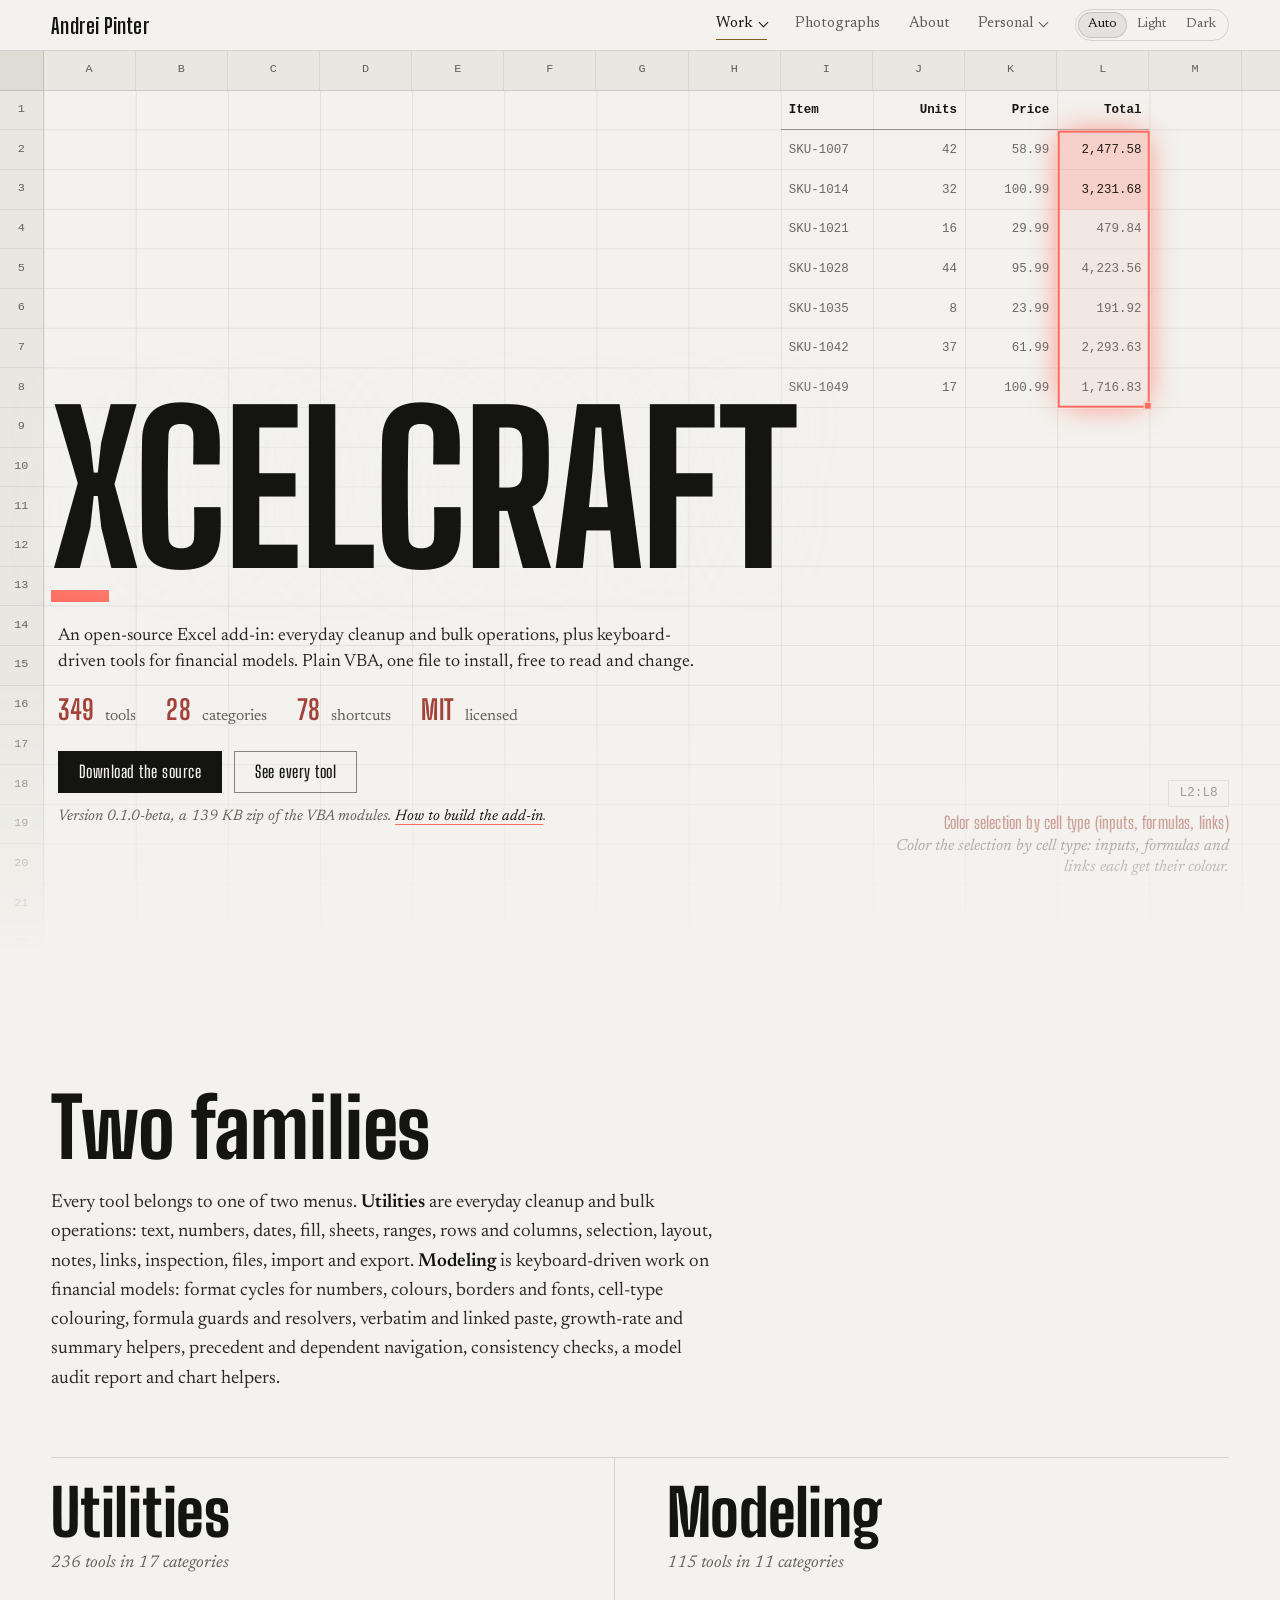
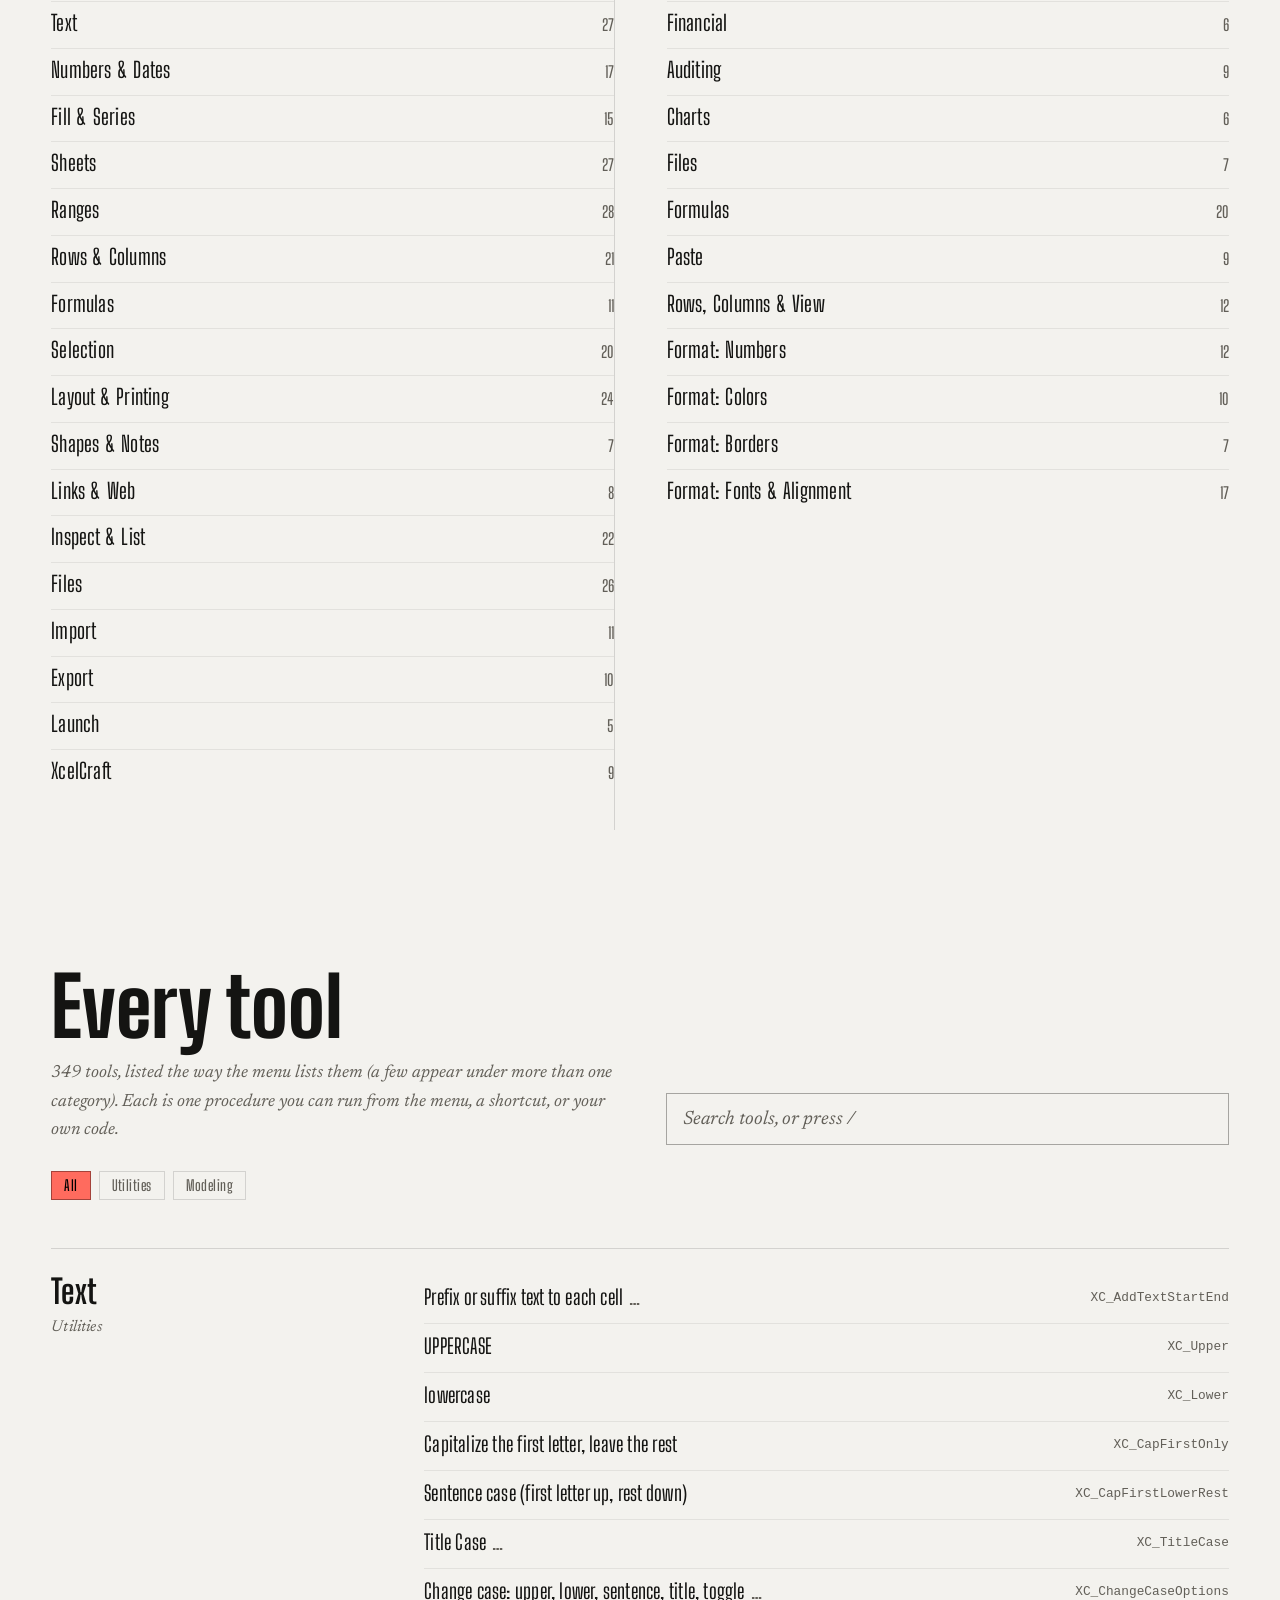
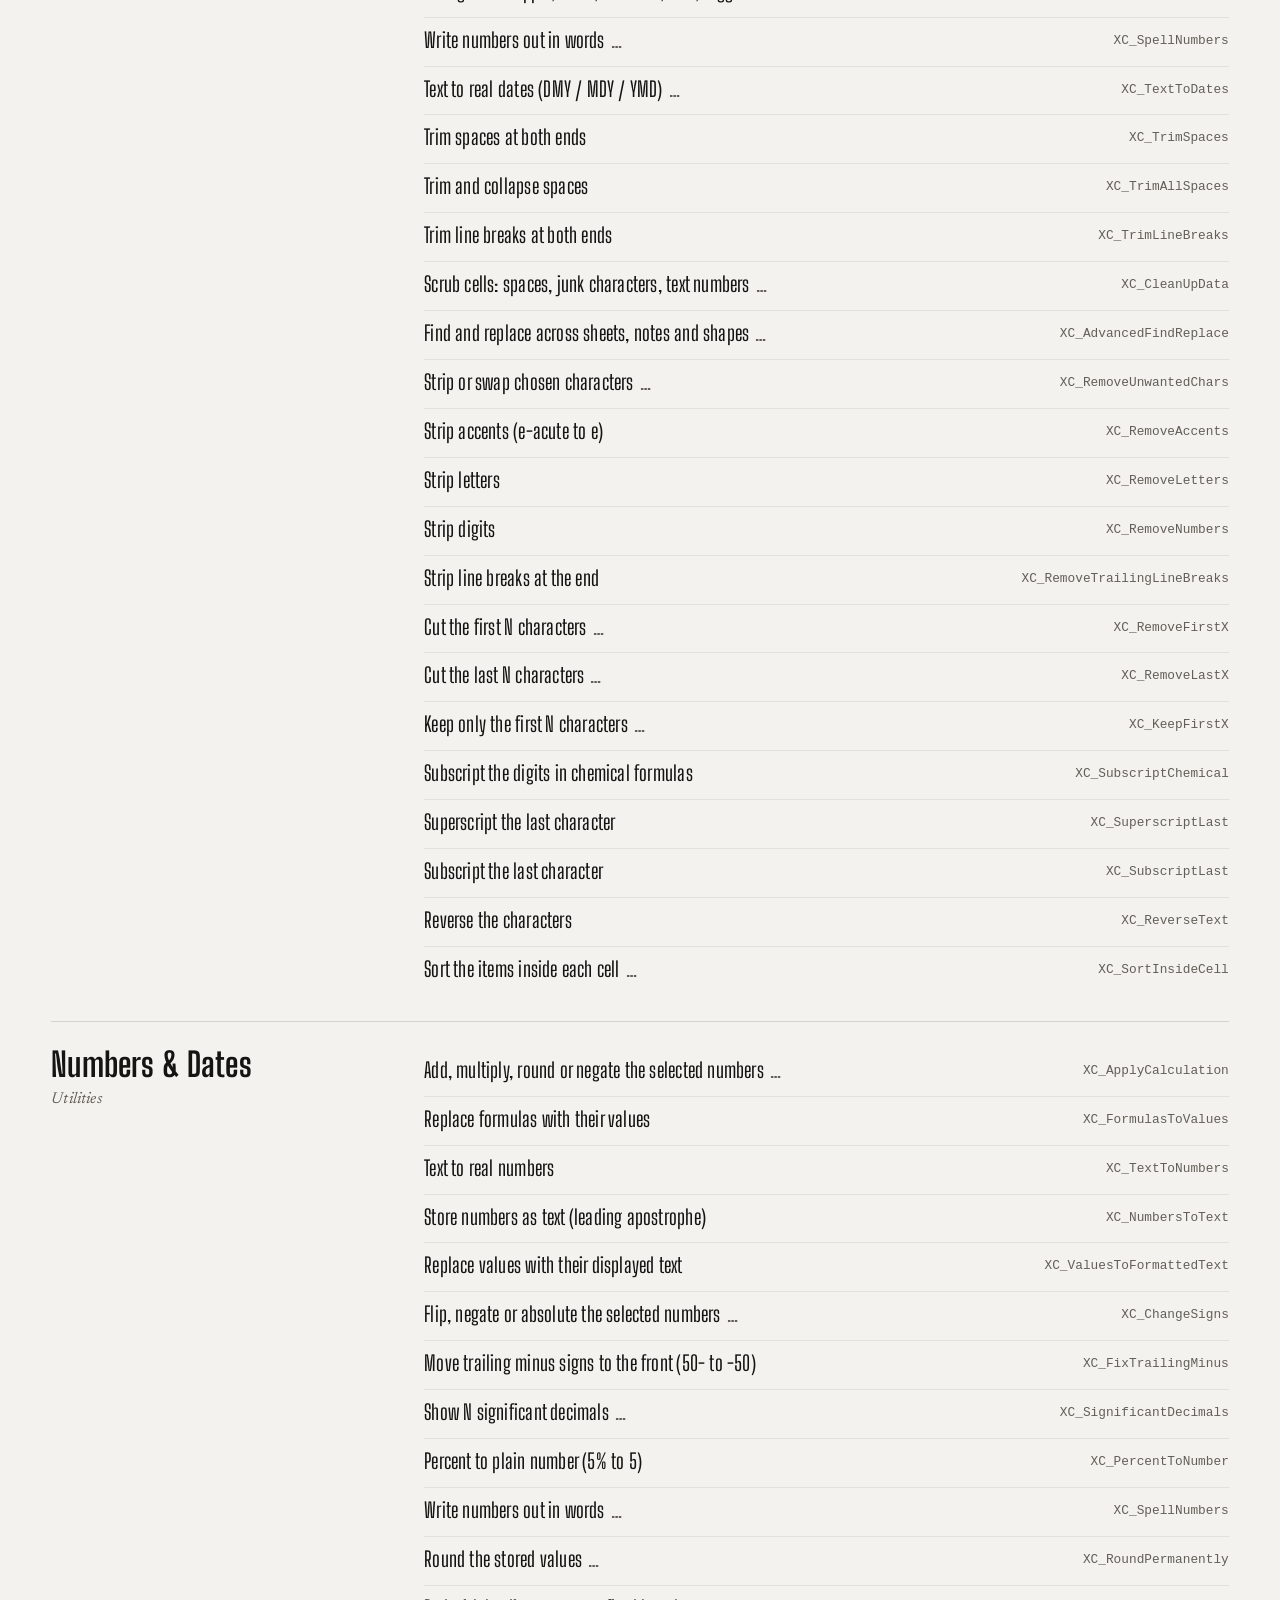
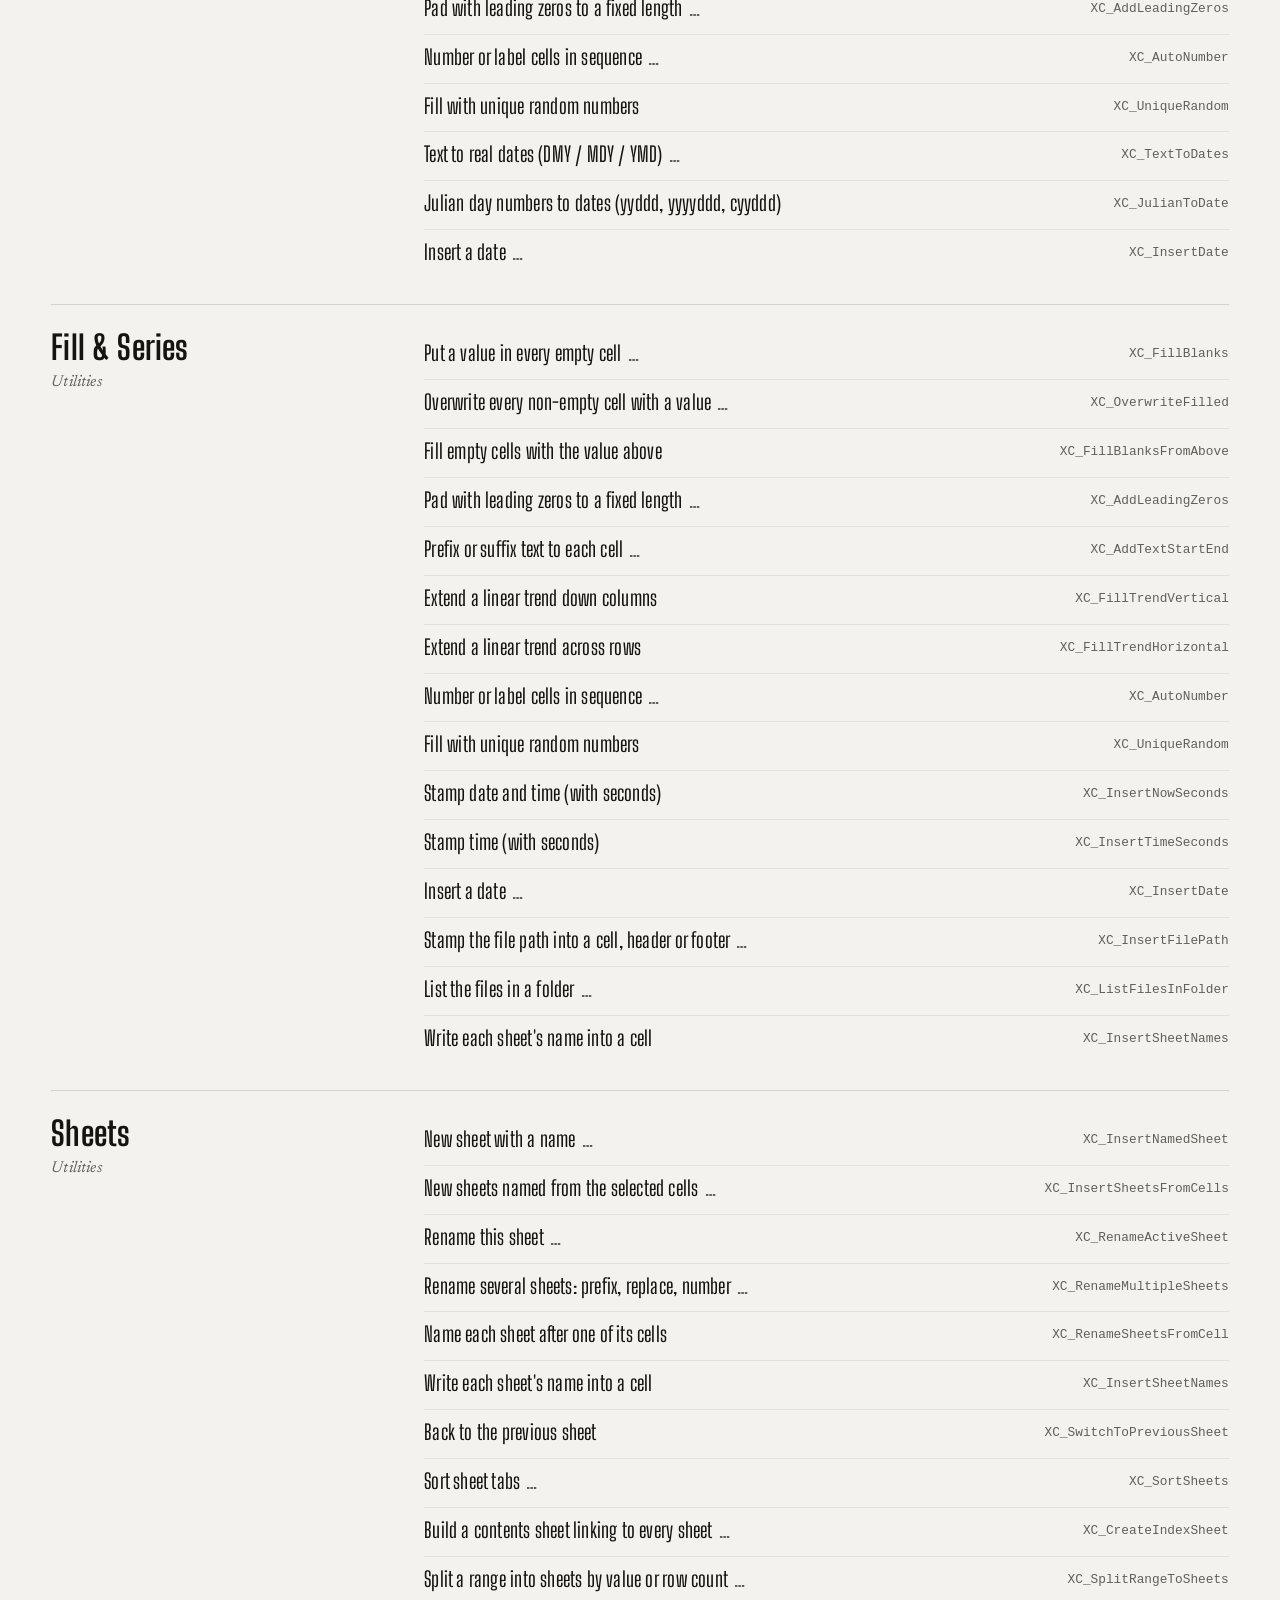
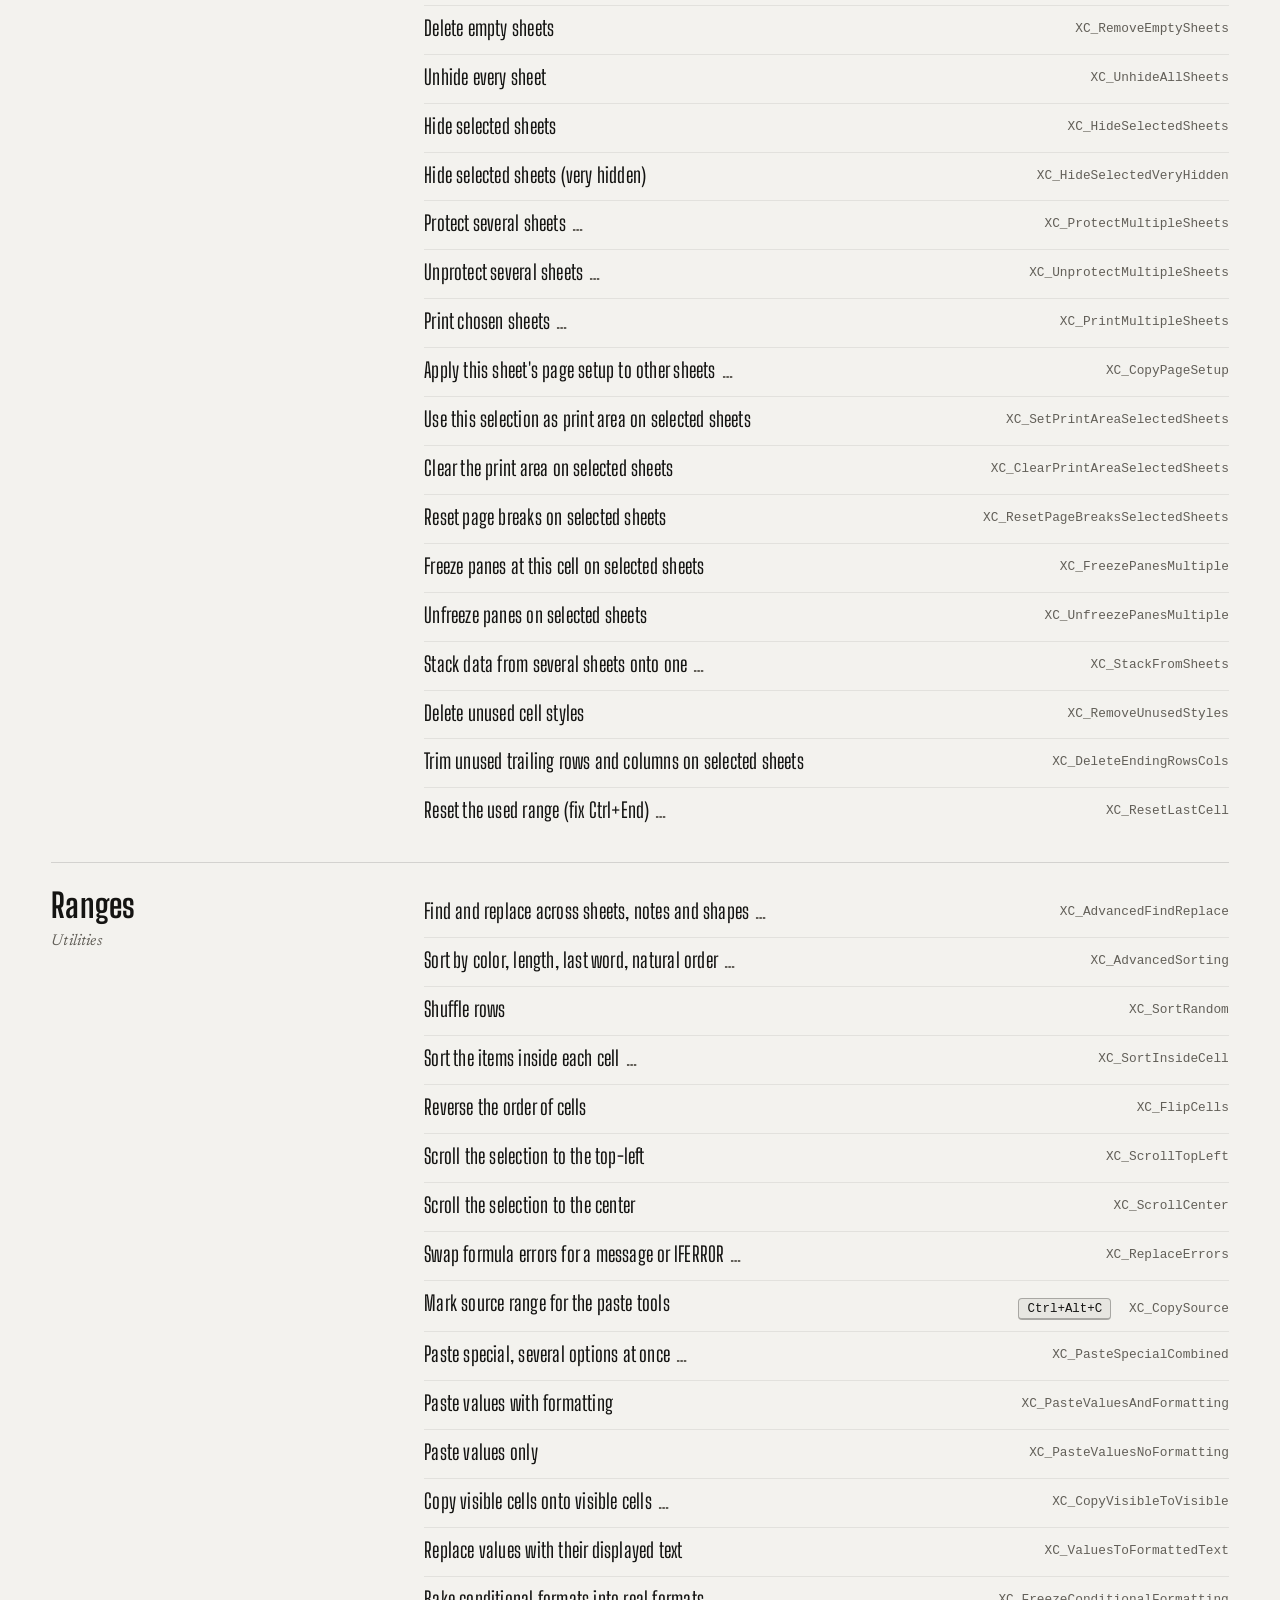
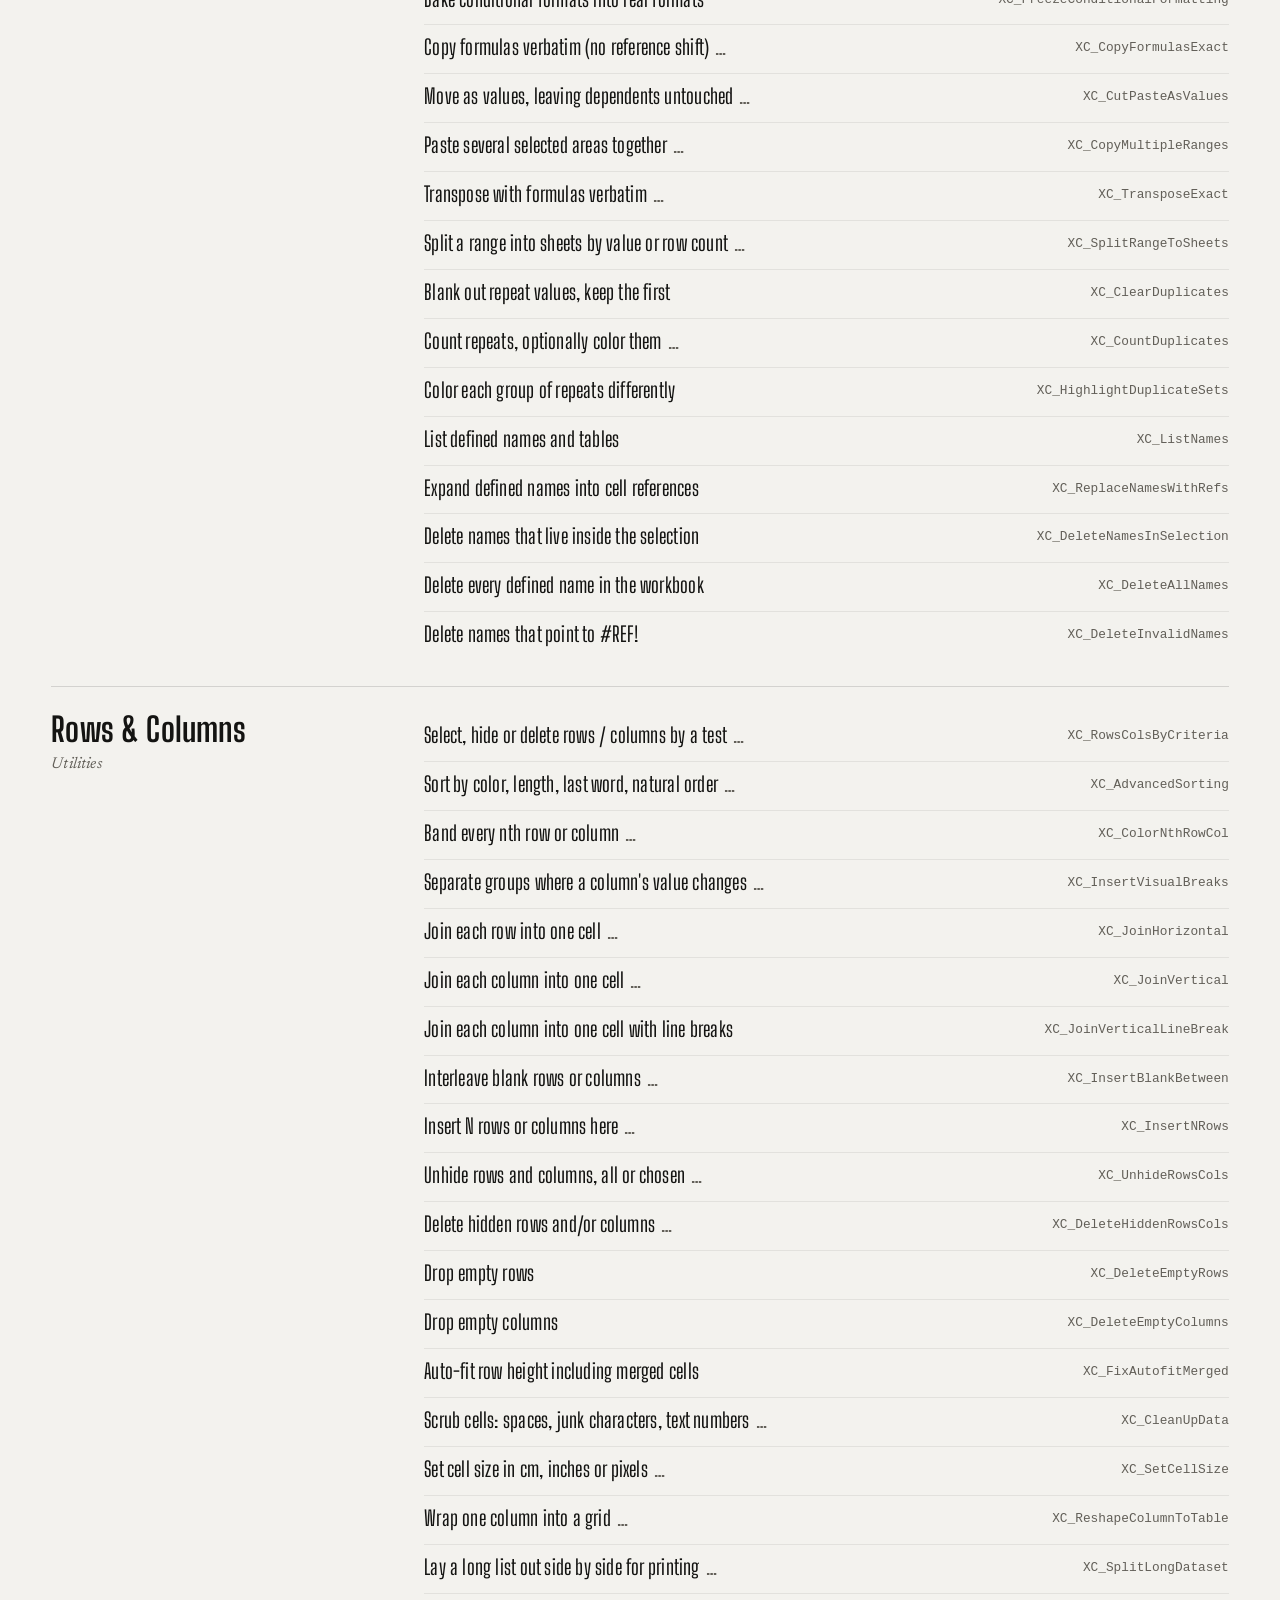
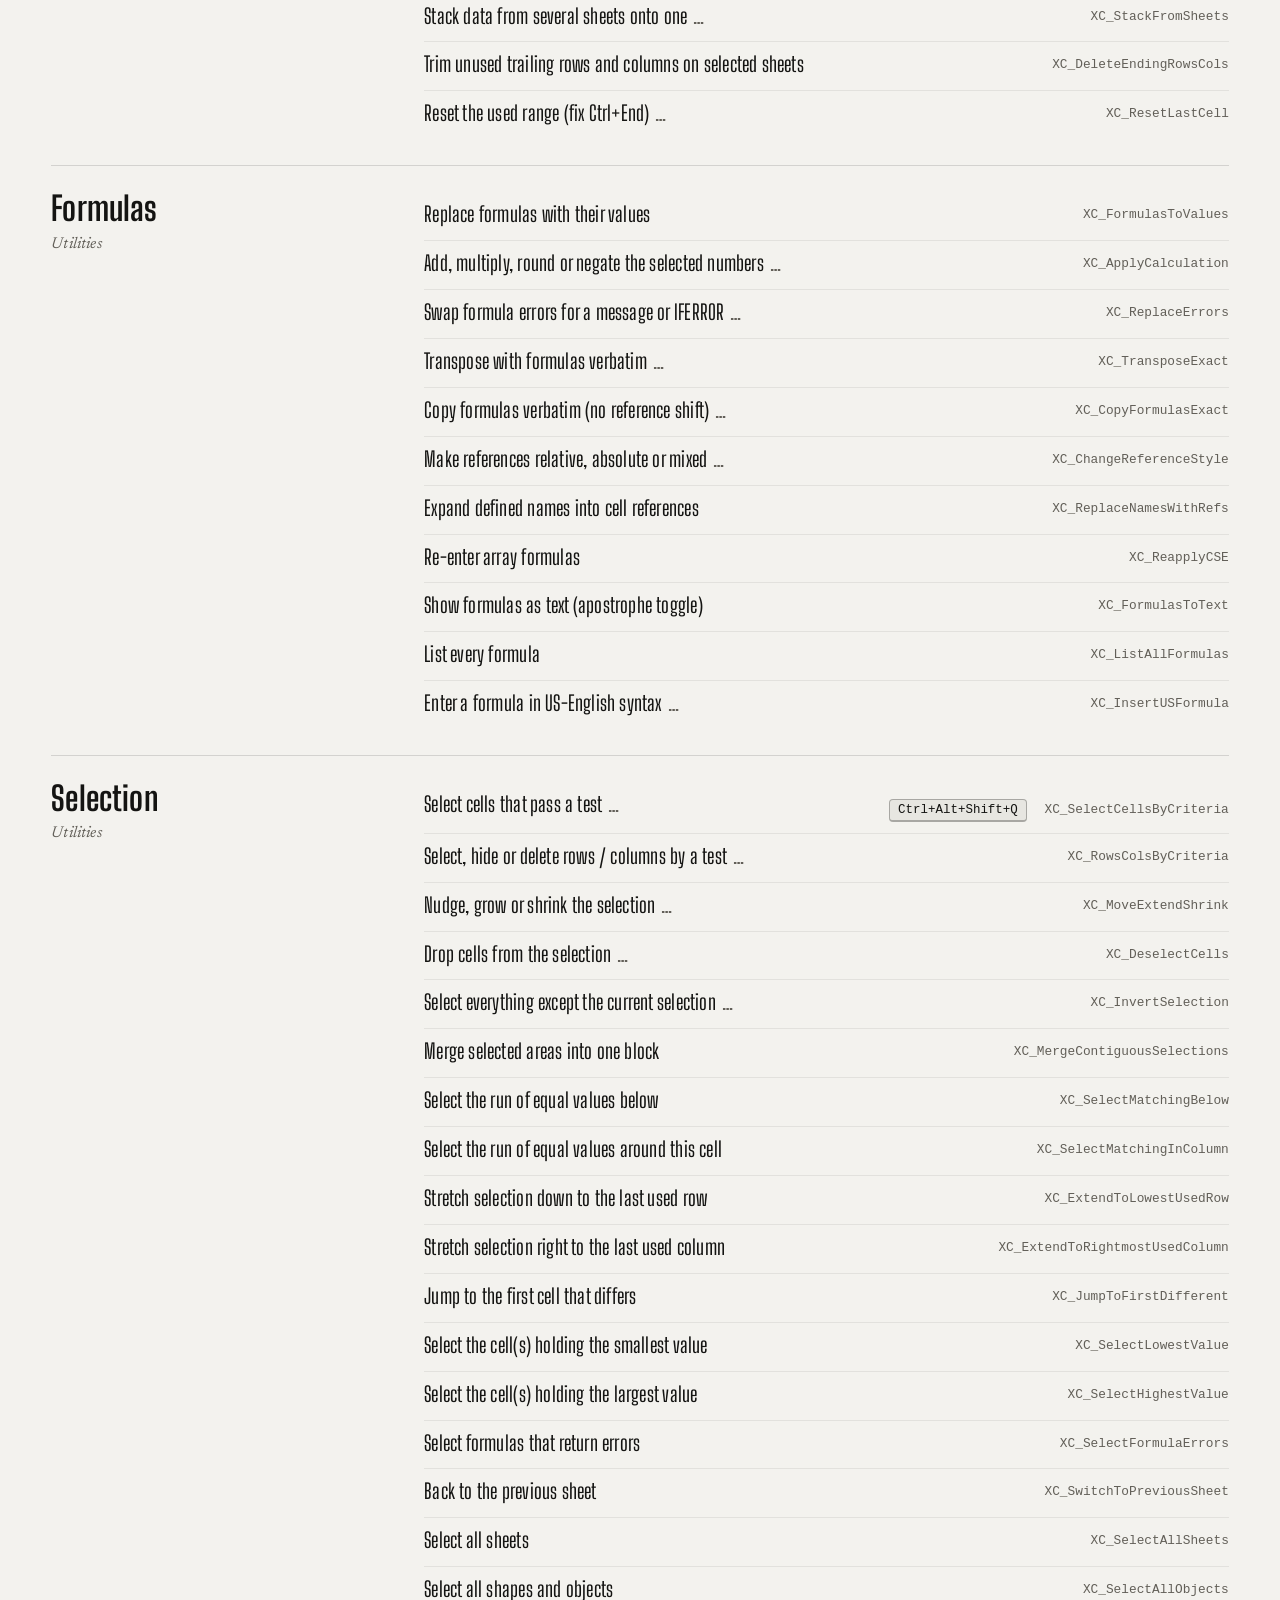
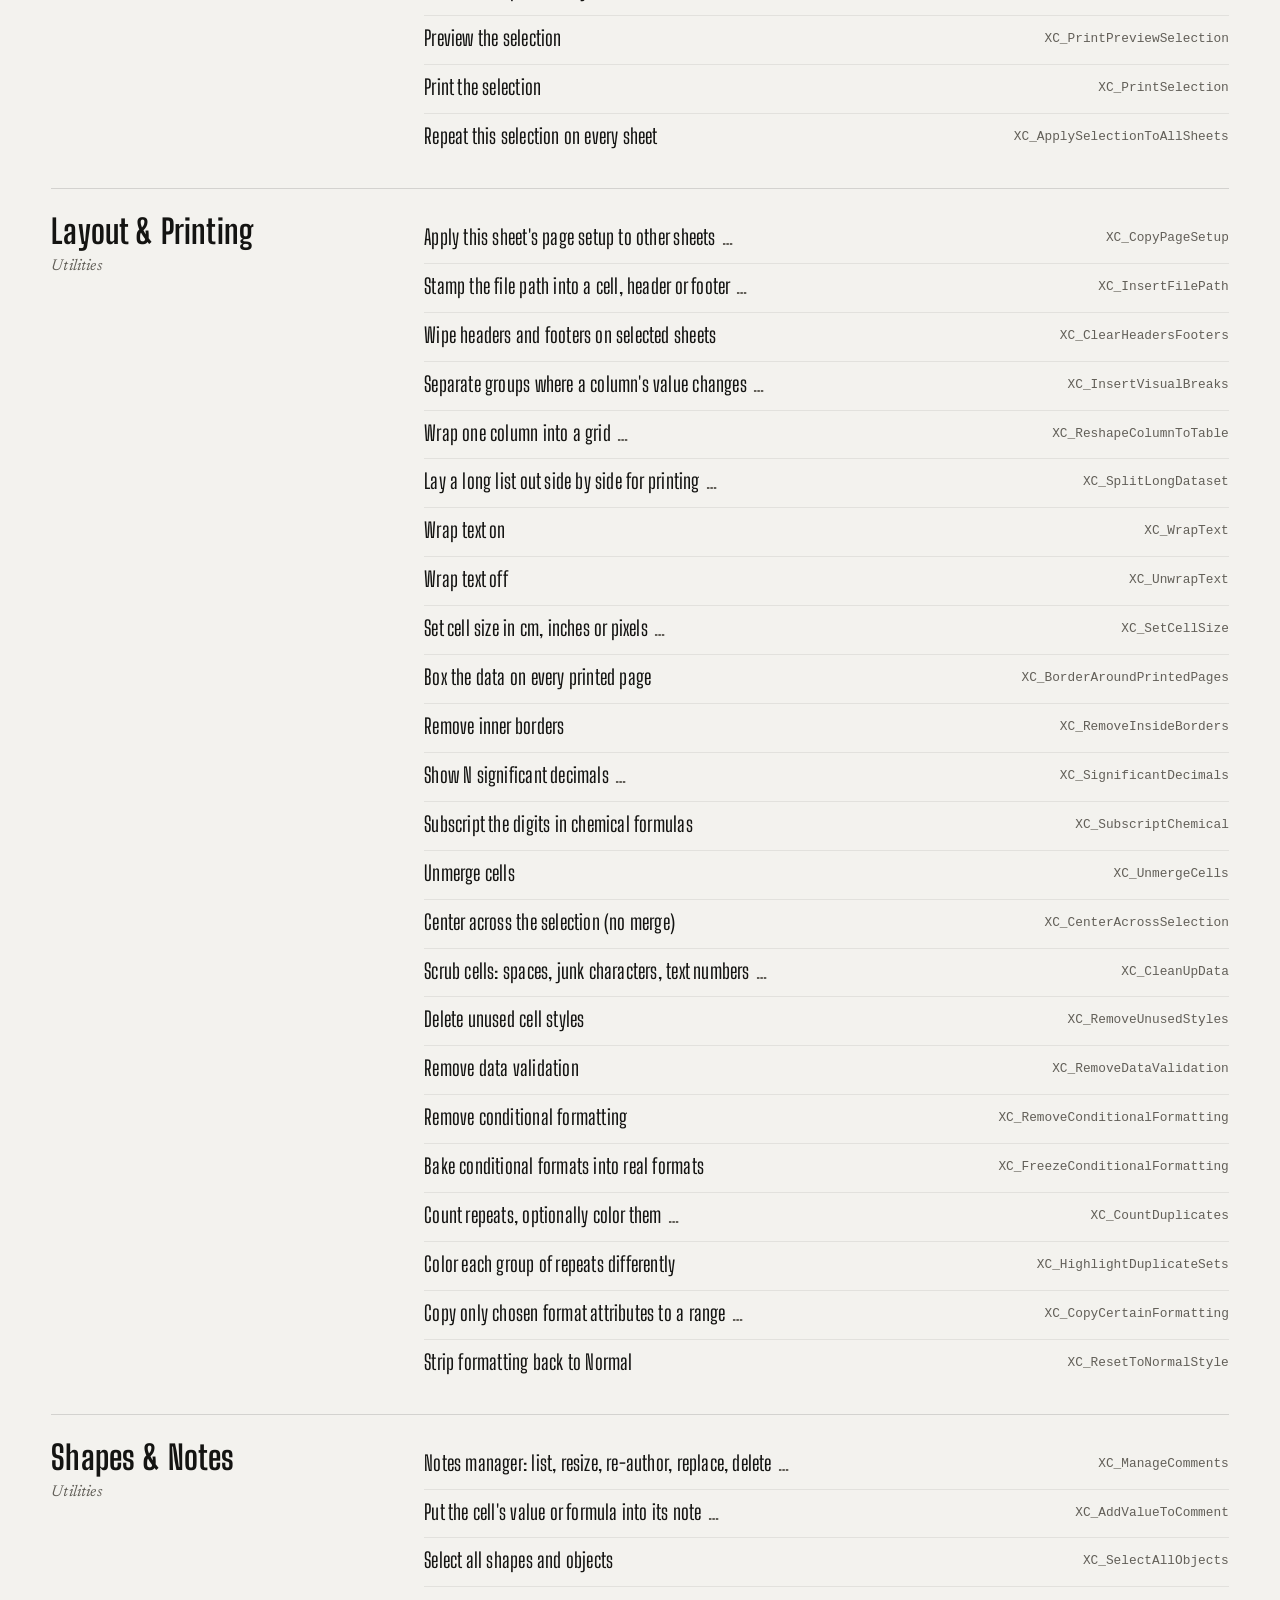
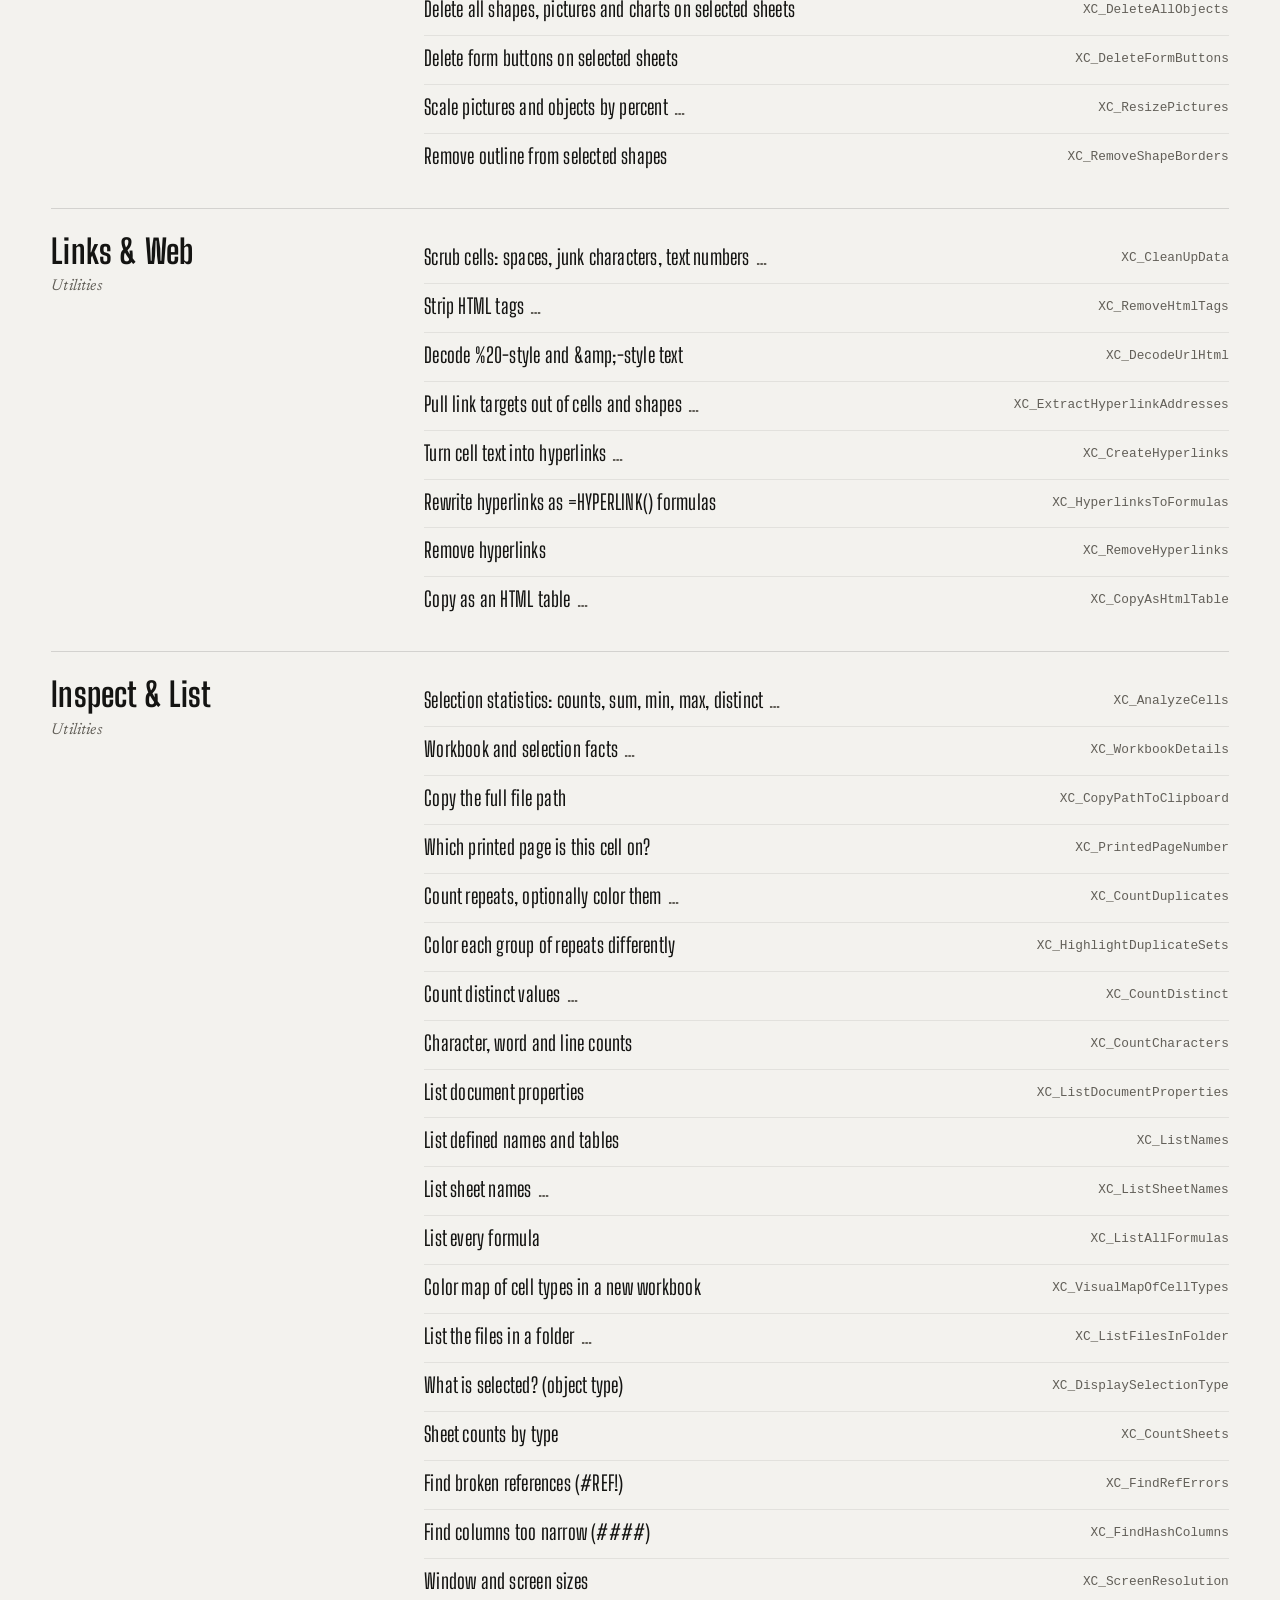
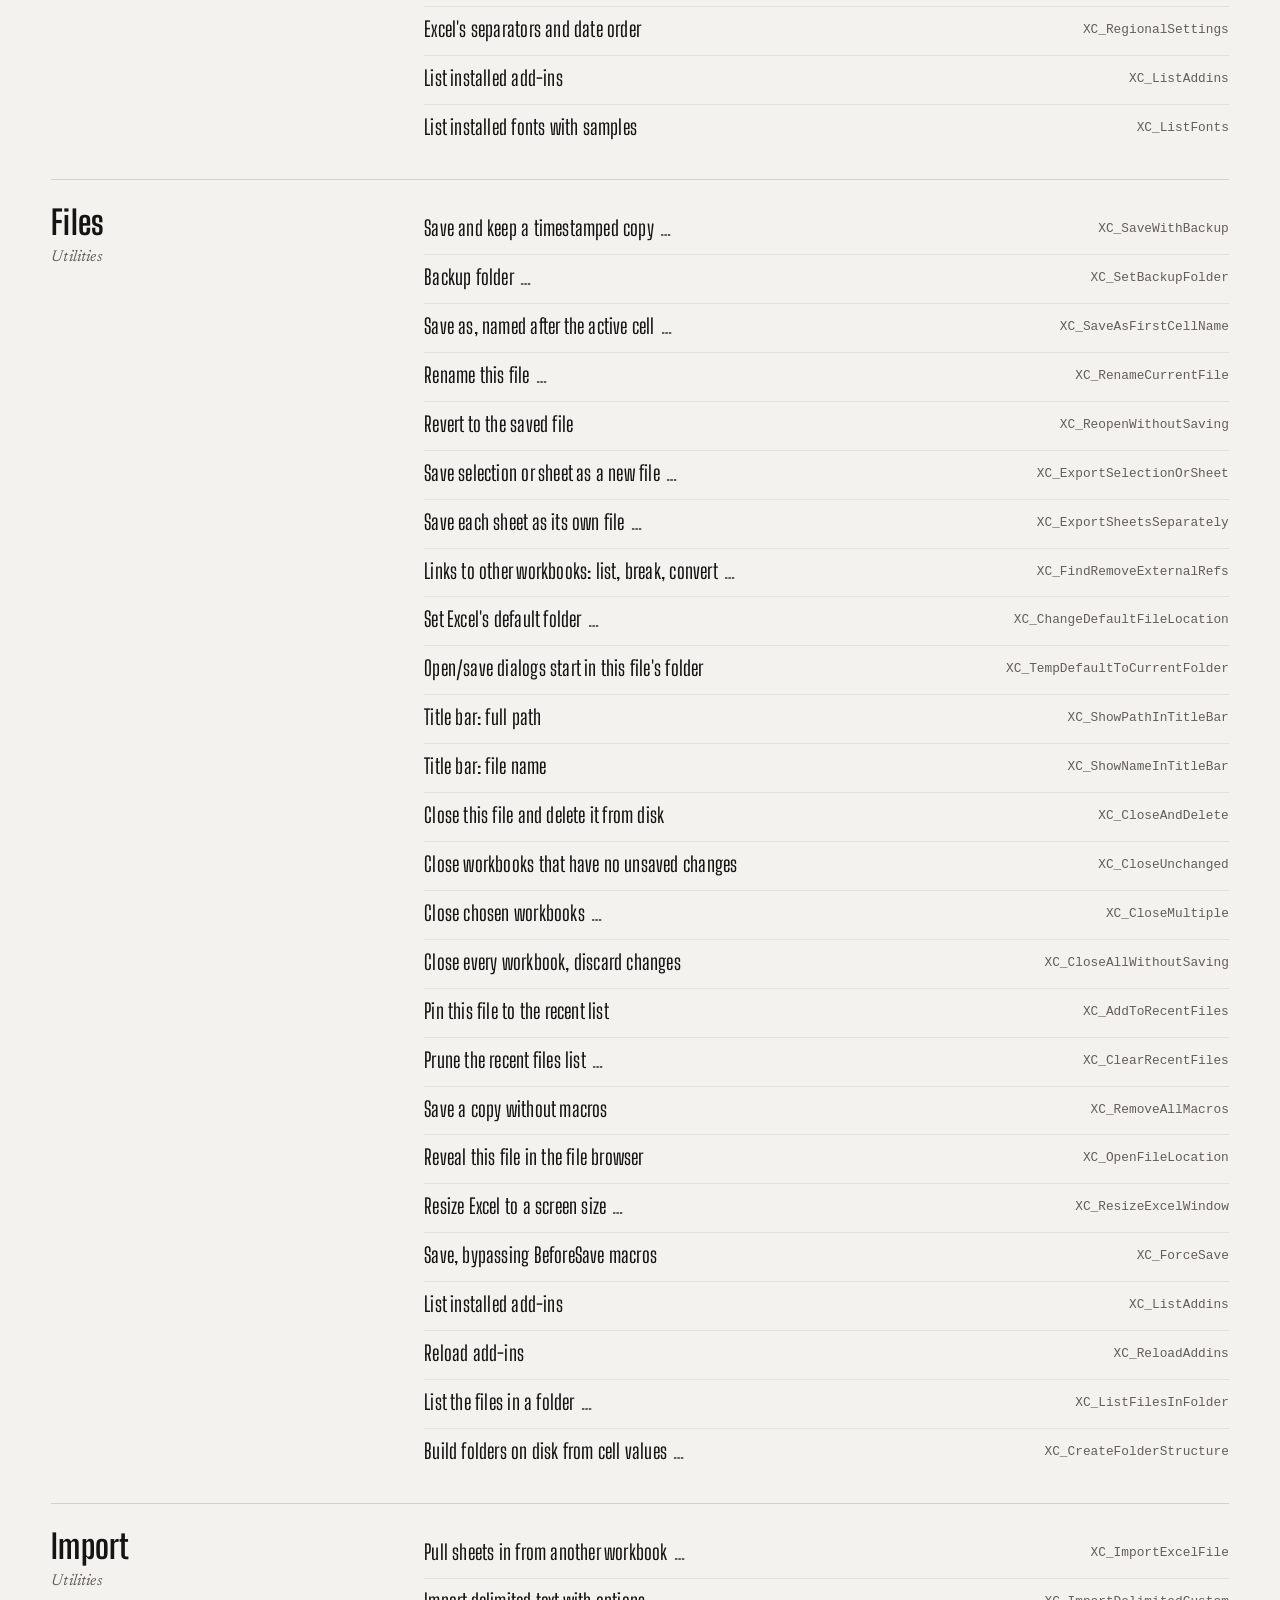
==== commit 75549560: "Header menus stay readable in light mode over a photograph In light mode the transparent header over" ====
--- a/index.html
+++ b/index.html
@@ -43,7 +43,7 @@
 <body>
 <a class="skip" href="#catalog">Skip to the catalog</a>
 <!-- sitebar:start (generated by homepage/tools/sitebar/build_sitebar.py; edit it there and re-run) -->
-<style>@font-face{font-family:"APBar Display";src:url([data-uri]) format("woff2");font-weight:700;font-display:swap}@font-face{font-family:"APBar Serif";src:url([data-uri]) format("woff2");font-weight:400;font-display:swap}.apbar{--apbar-bg:var(--apbar-bg-dark,#000);--apbar-ink:#eeece6;--apbar-dim:rgba(238,236,230,.74);--apbar-line:rgba(238,236,230,.13);--apbar-accent:#e0c285;
+<style>@font-face{font-family:"APBar Display";src:url([data-uri]) format("woff2");font-weight:700;font-display:swap}@font-face{font-family:"APBar Serif";src:url([data-uri]) format("woff2");font-weight:400;font-display:swap}.apbar{--apbar-bg:var(--apbar-bg-dark,#000);--apbar-ink:#eeece6;--apbar-dim:rgba(238,236,230,.74);--apbar-line:rgba(238,236,230,.13);--apbar-accent:#e0c285;
  --apbar-pop:#0d0d0c;--apbar-hover:rgba(238,236,230,.08);--apbar-glass:rgba(0,0,0,.86);--apbar-shadow:rgba(0,0,0,.55);
  position:relative;z-index:1000;display:flex;align-items:center;justify-content:space-between;gap:16px;box-sizing:border-box;width:100%;
  margin:0;padding:9px clamp(16px,4vw,56px);background:var(--apbar-bg);color:var(--apbar-ink);border:0;border-bottom:1px solid var(--apbar-line);
@@ -92,6 +92,7 @@
  --apbar-accent:#806020;--apbar-pop:#fff;--apbar-hover:rgba(20,20,18,.07);--apbar-glass:rgba(243,242,238,.88);--apbar-shadow:rgba(20,20,18,.16)}
 html[data-theme="light"] .apbar--overlay:not(.solid){--apbar-ink:#eeece6;--apbar-dim:rgba(238,236,230,.82);--apbar-line:rgba(238,236,230,.22);
  --apbar-accent:#e0c285;--apbar-hover:rgba(238,236,230,.14)}
+html[data-theme="light"] .apbar--overlay:not(.solid) .apbar-pop{--apbar-ink:#141412;--apbar-dim:rgba(20,20,18,.68);--apbar-line:rgba(20,20,18,.14);--apbar-accent:#806020;--apbar-hover:rgba(20,20,18,.07)}
 .apbar--overlay{position:fixed;top:0;left:0;right:0;background:transparent;border-bottom-color:transparent;
  padding-top:max(14px,env(safe-area-inset-top));padding-bottom:13px;transition:background-color .4s,border-color .4s}
 .apbar--overlay.solid{background:var(--apbar-glass);-webkit-backdrop-filter:blur(14px);backdrop-filter:blur(14px);border-bottom-color:var(--apbar-line)}
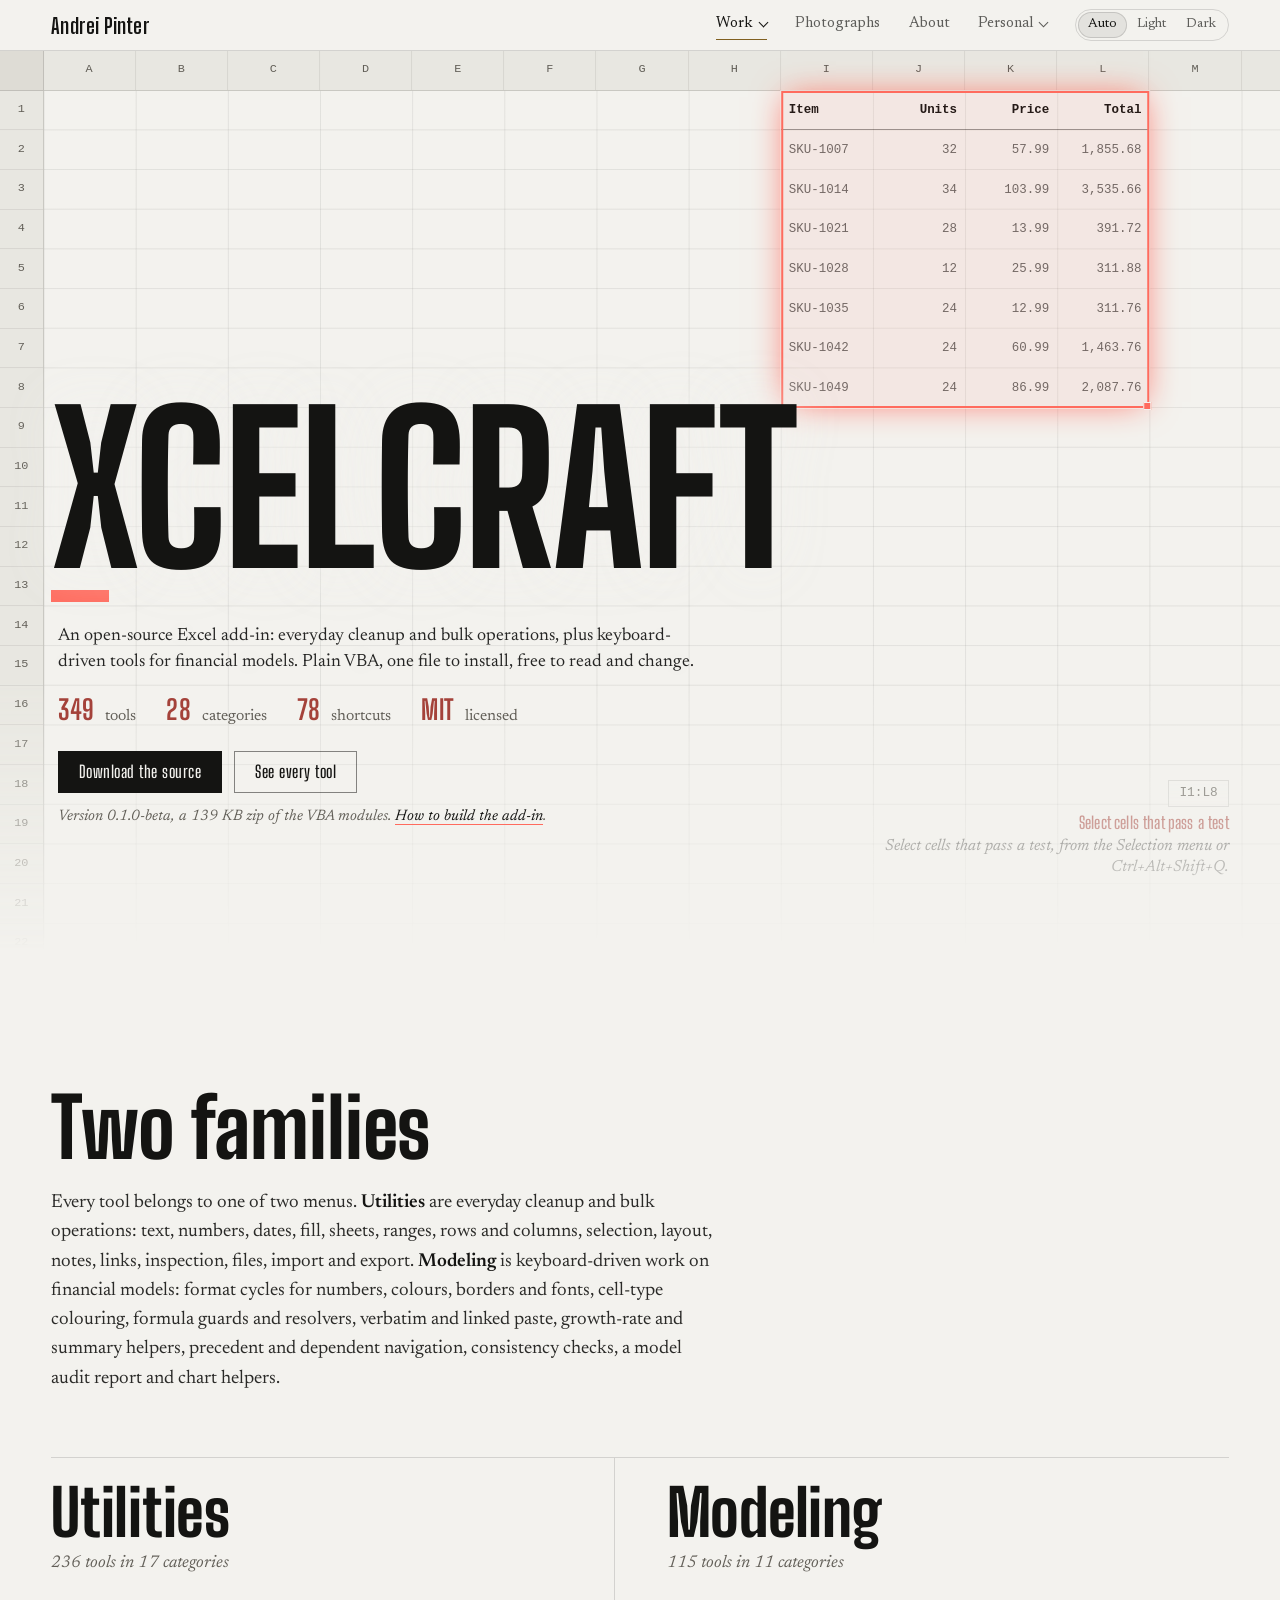
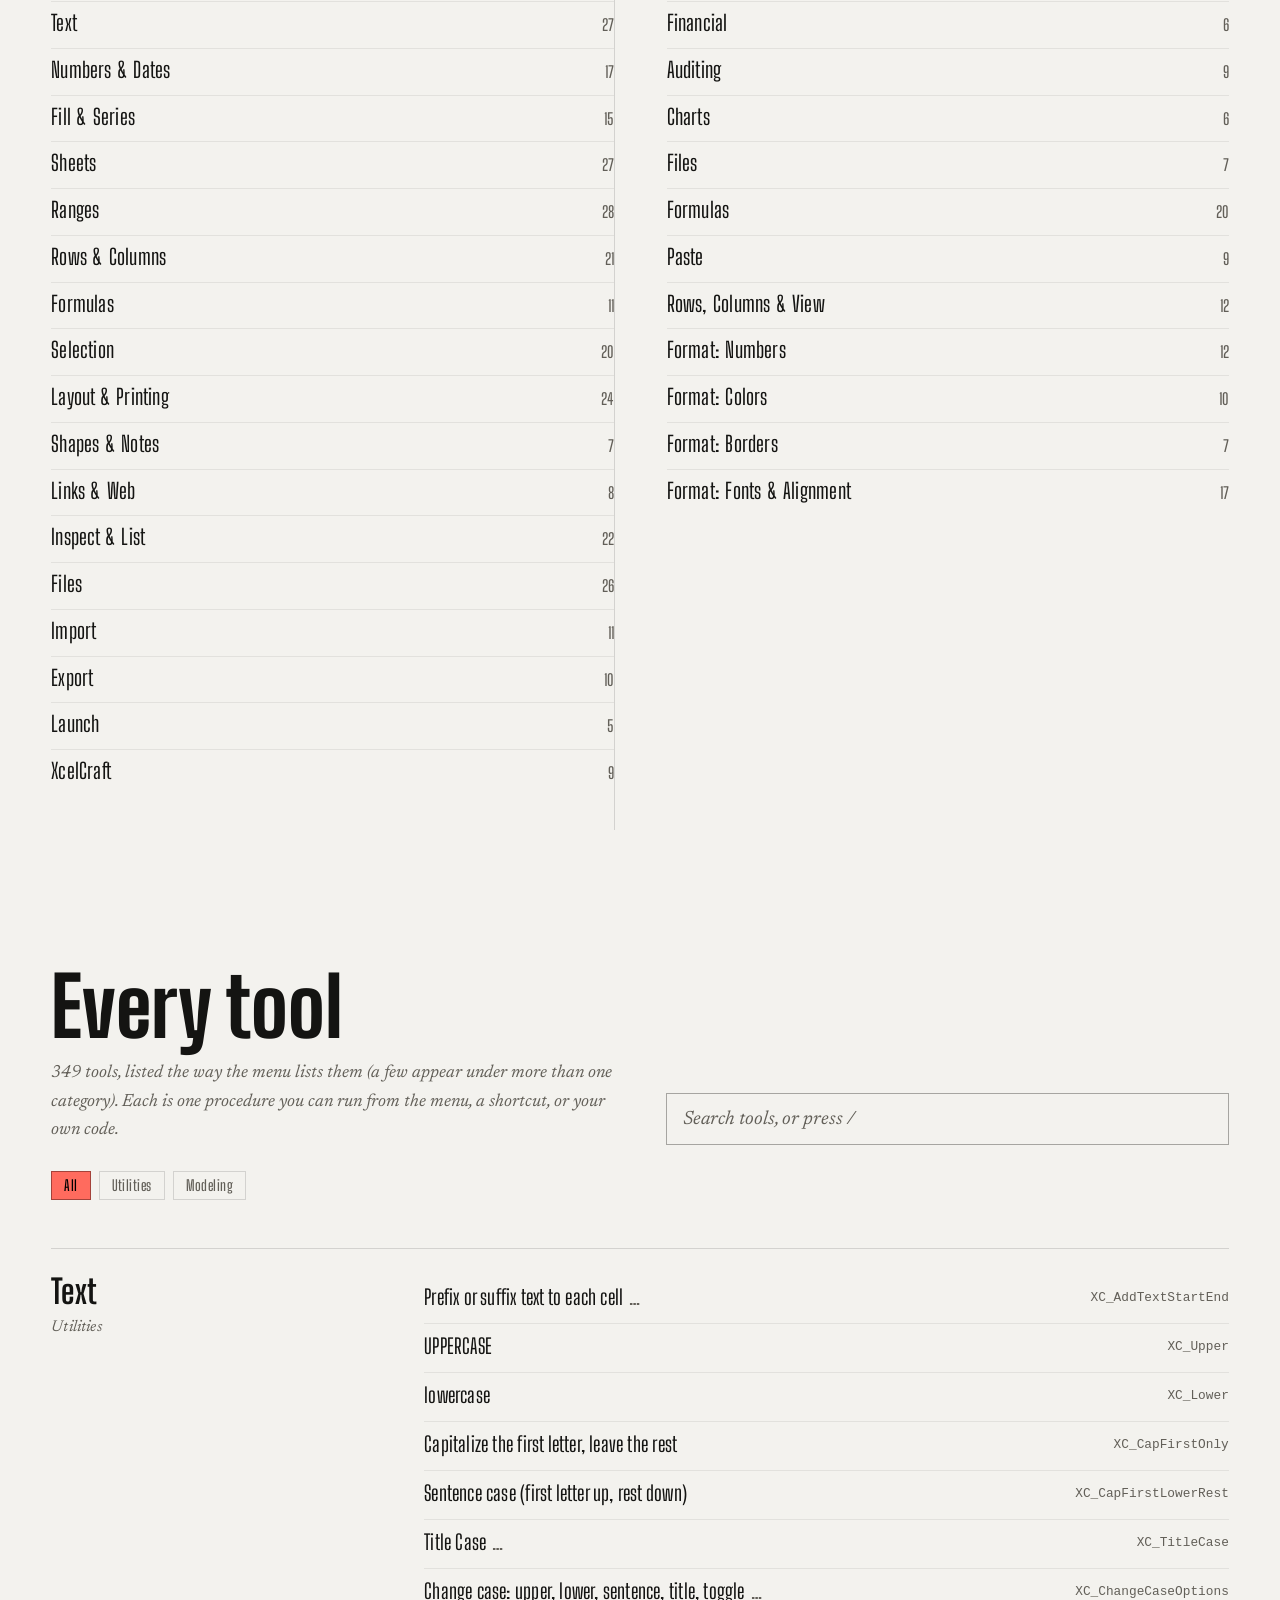
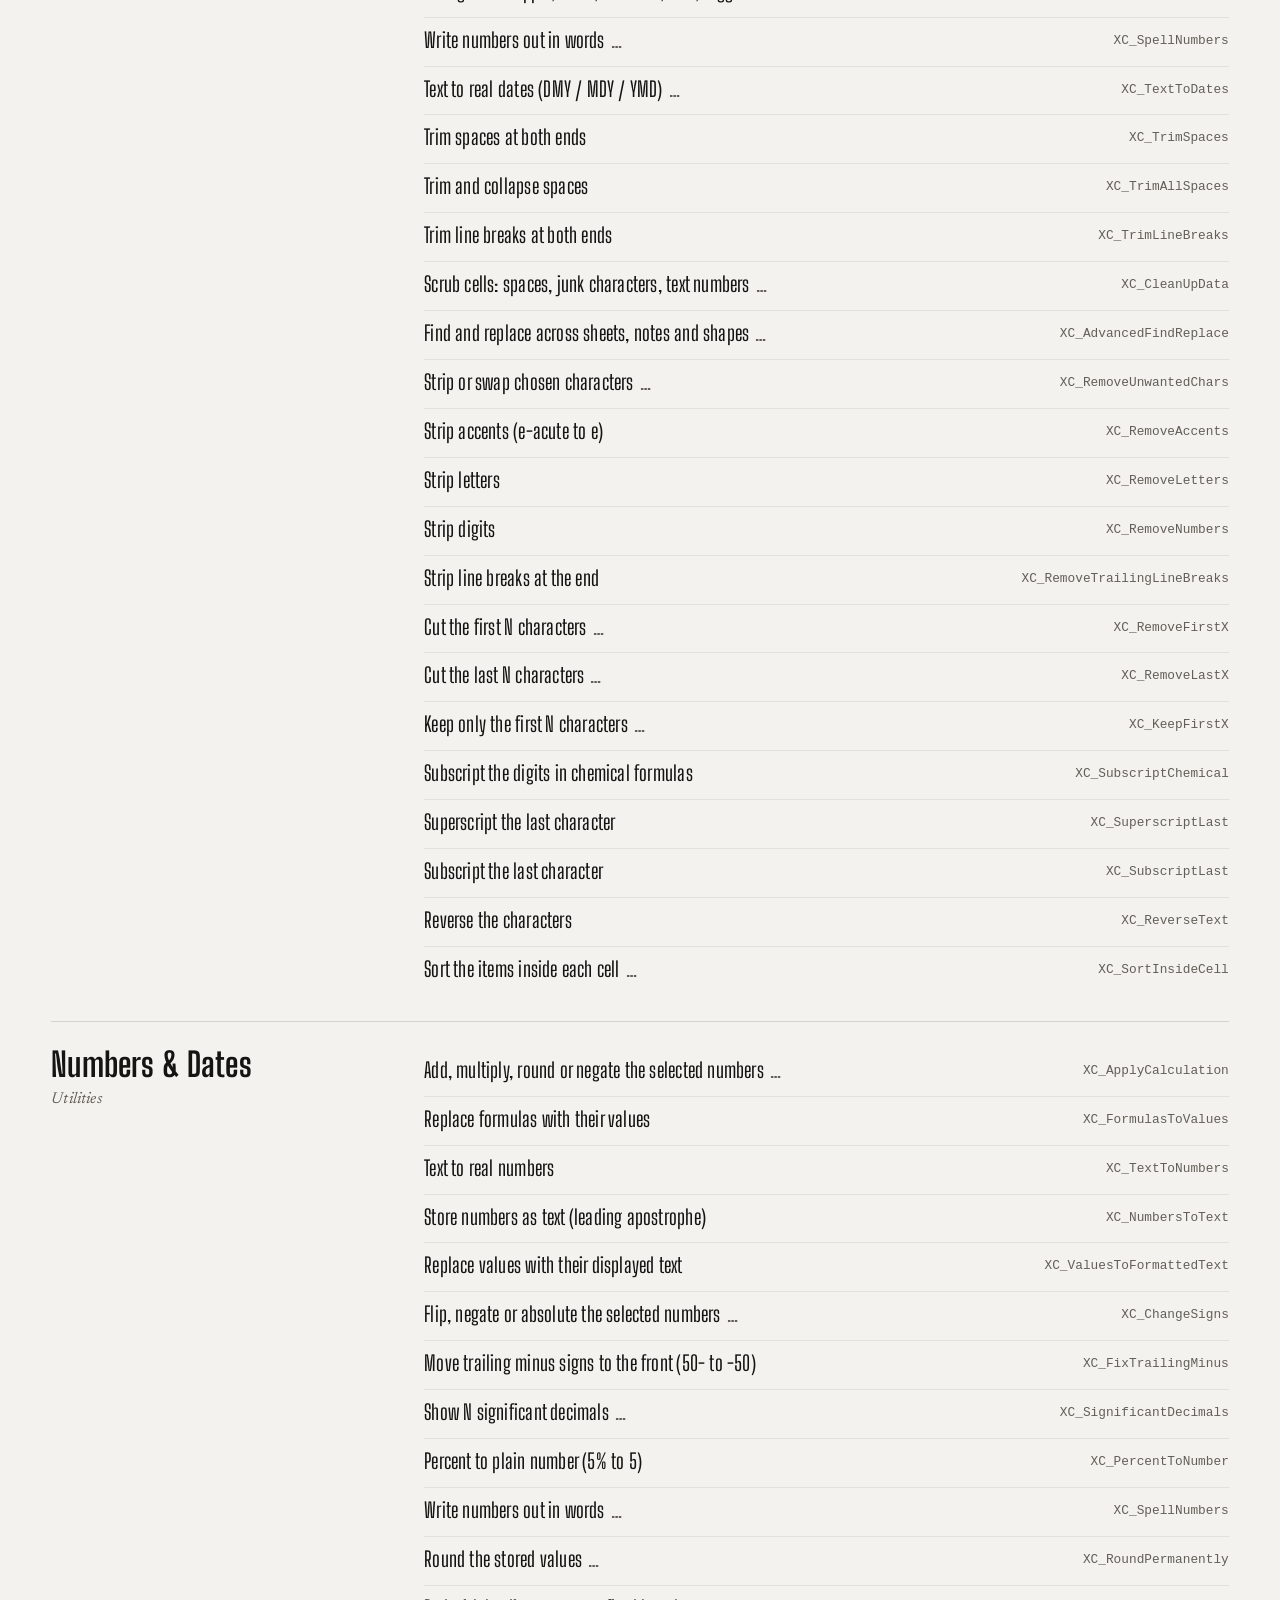
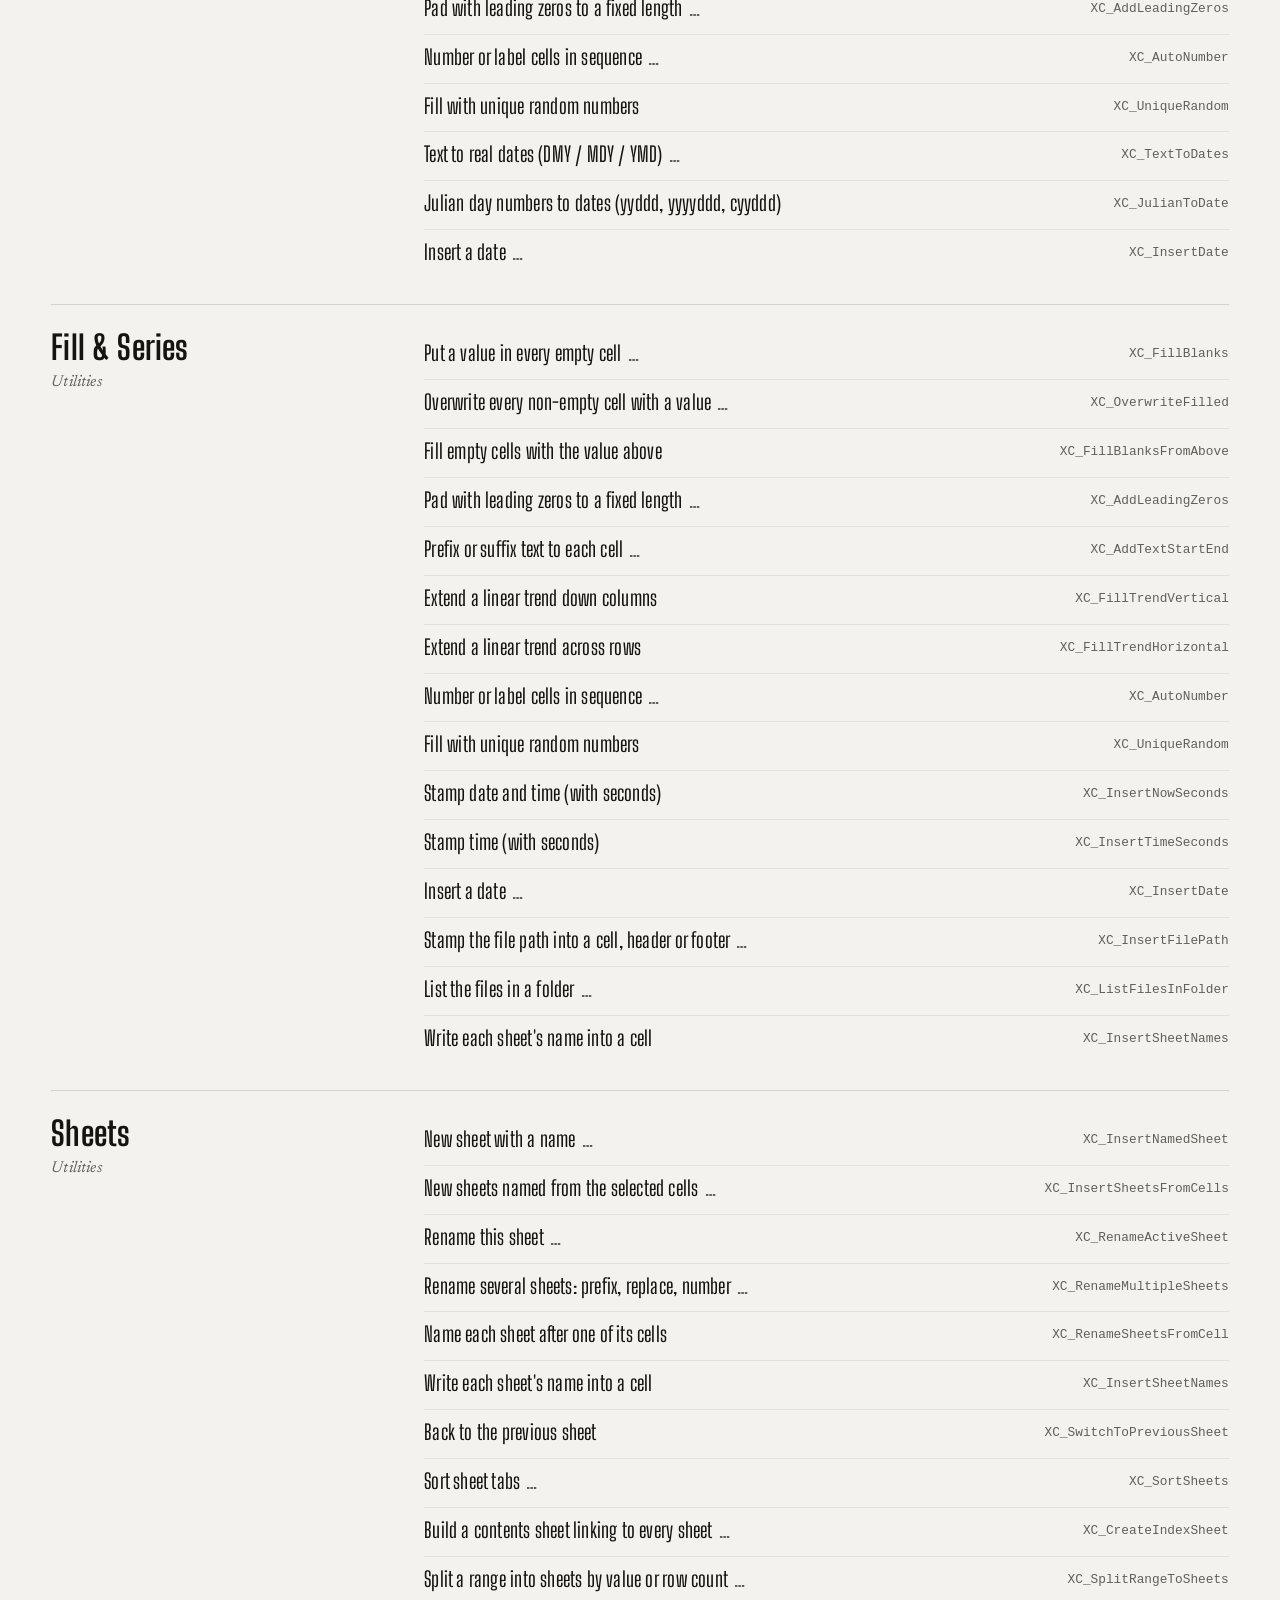
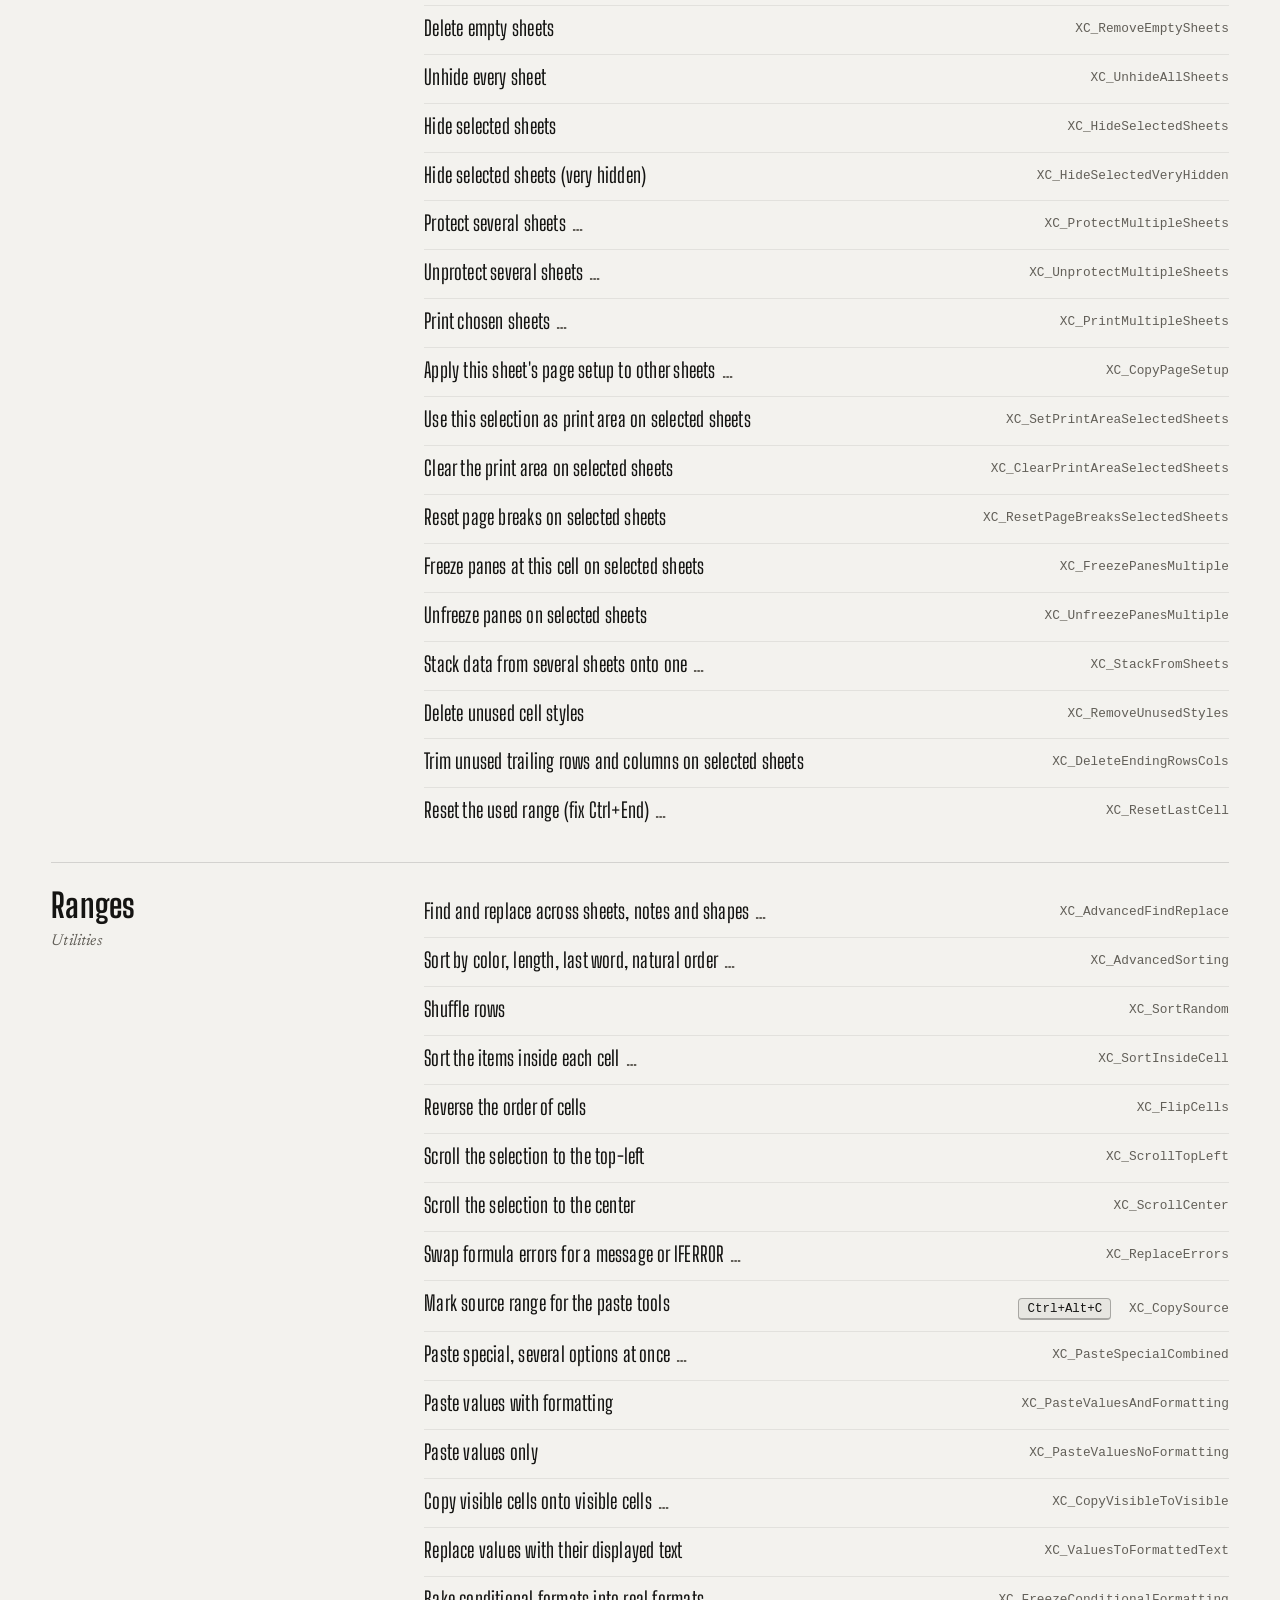
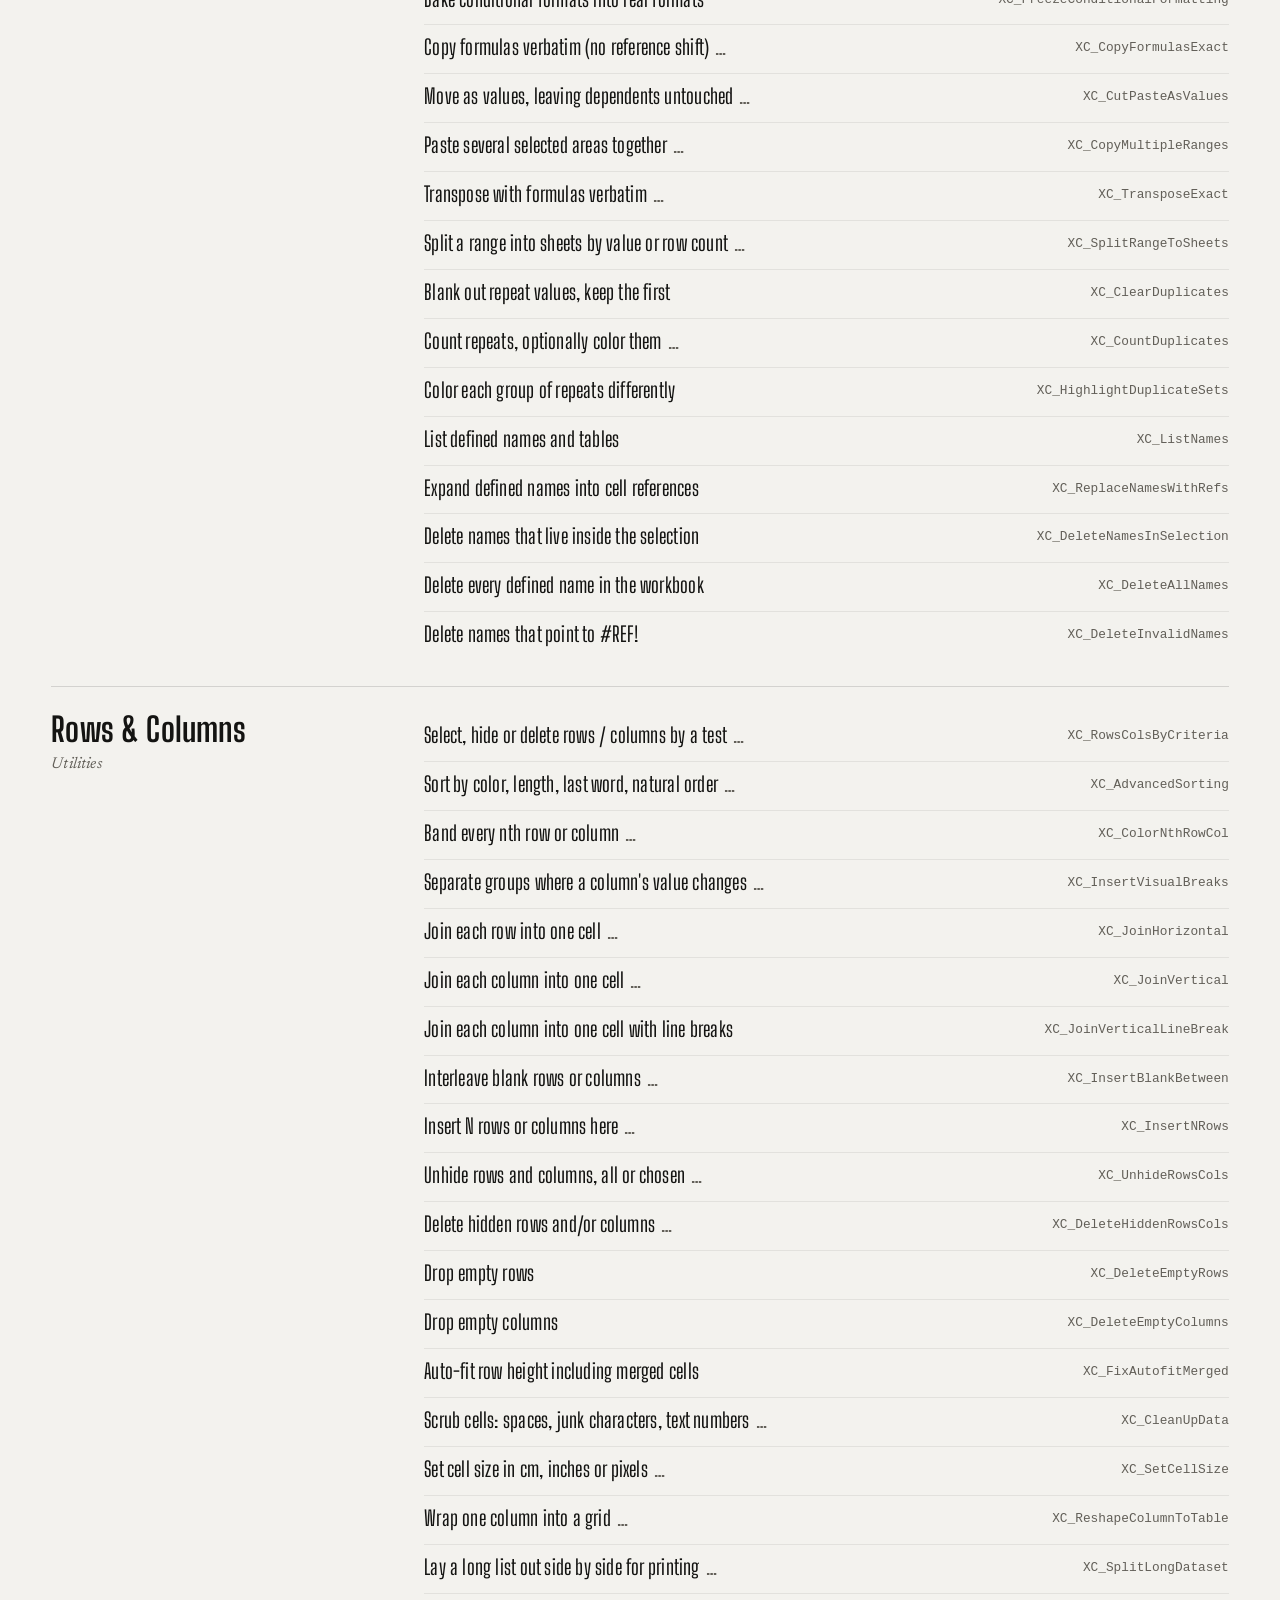
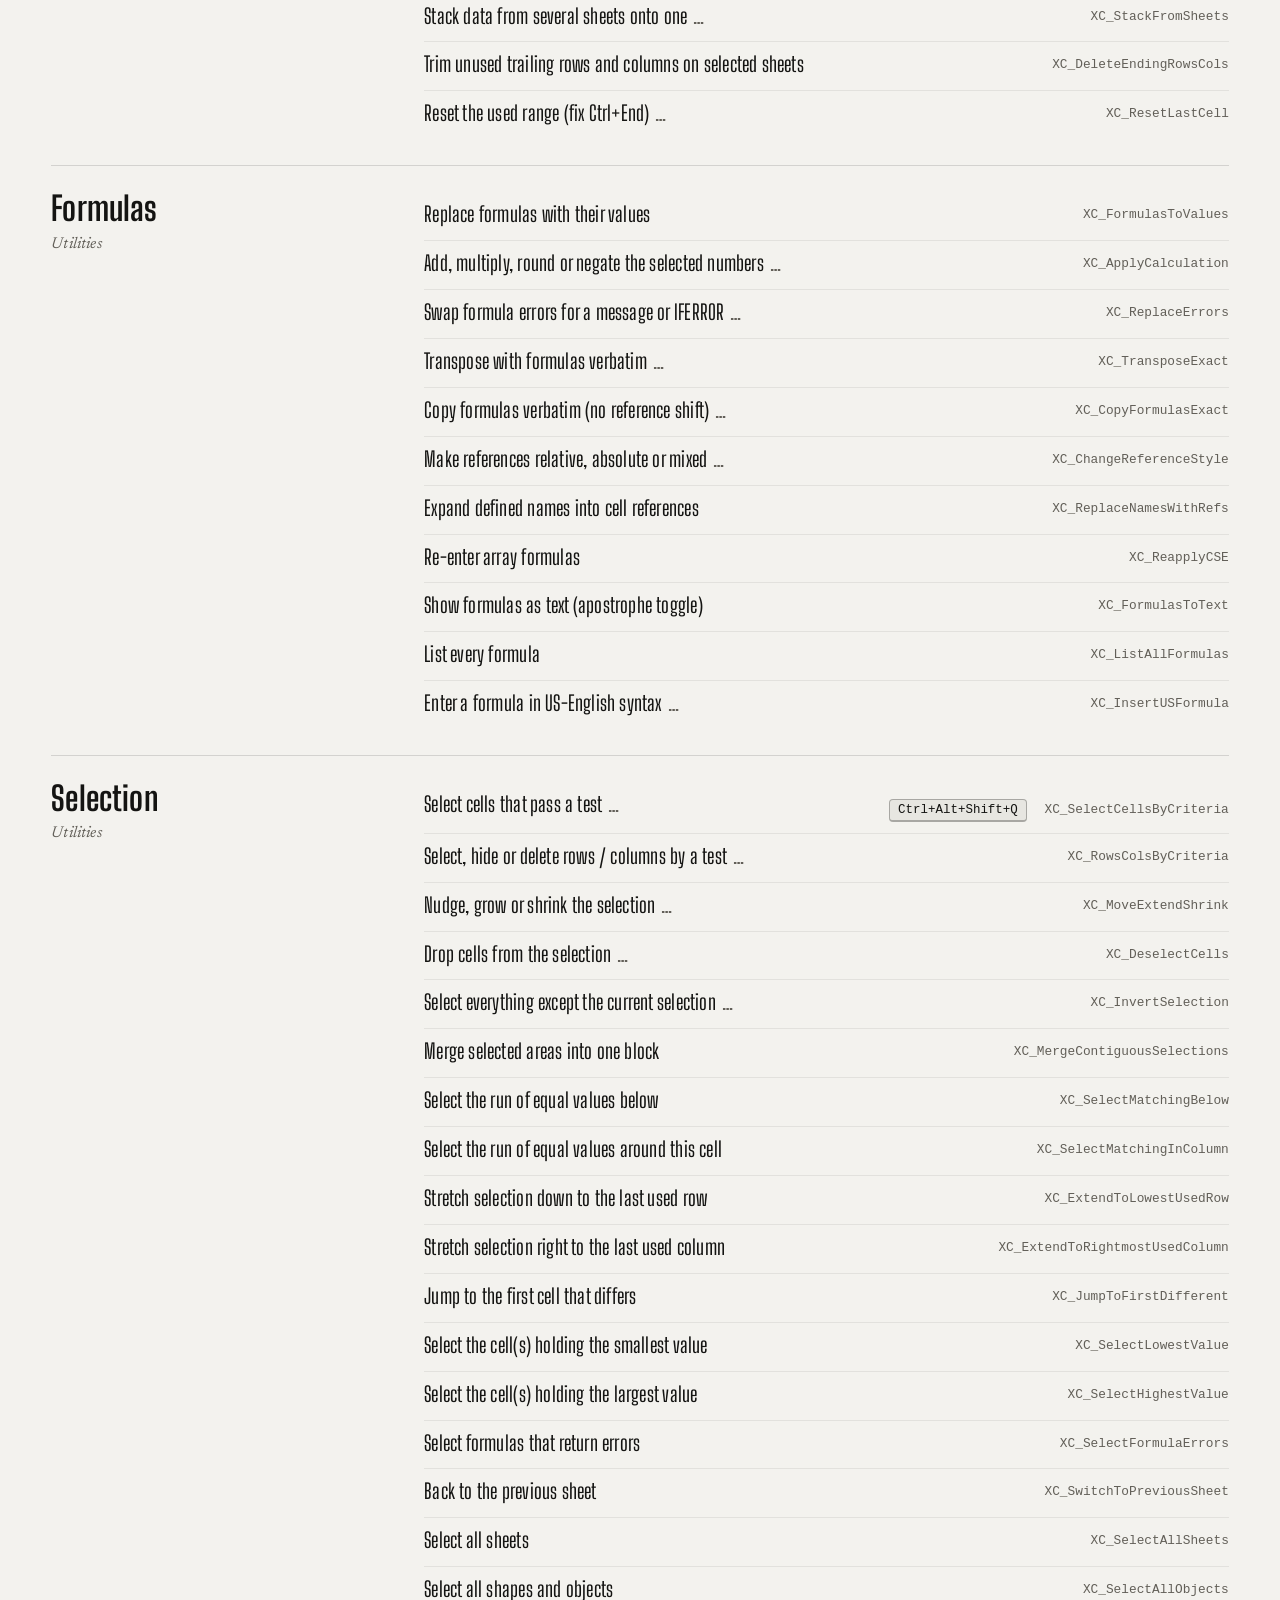
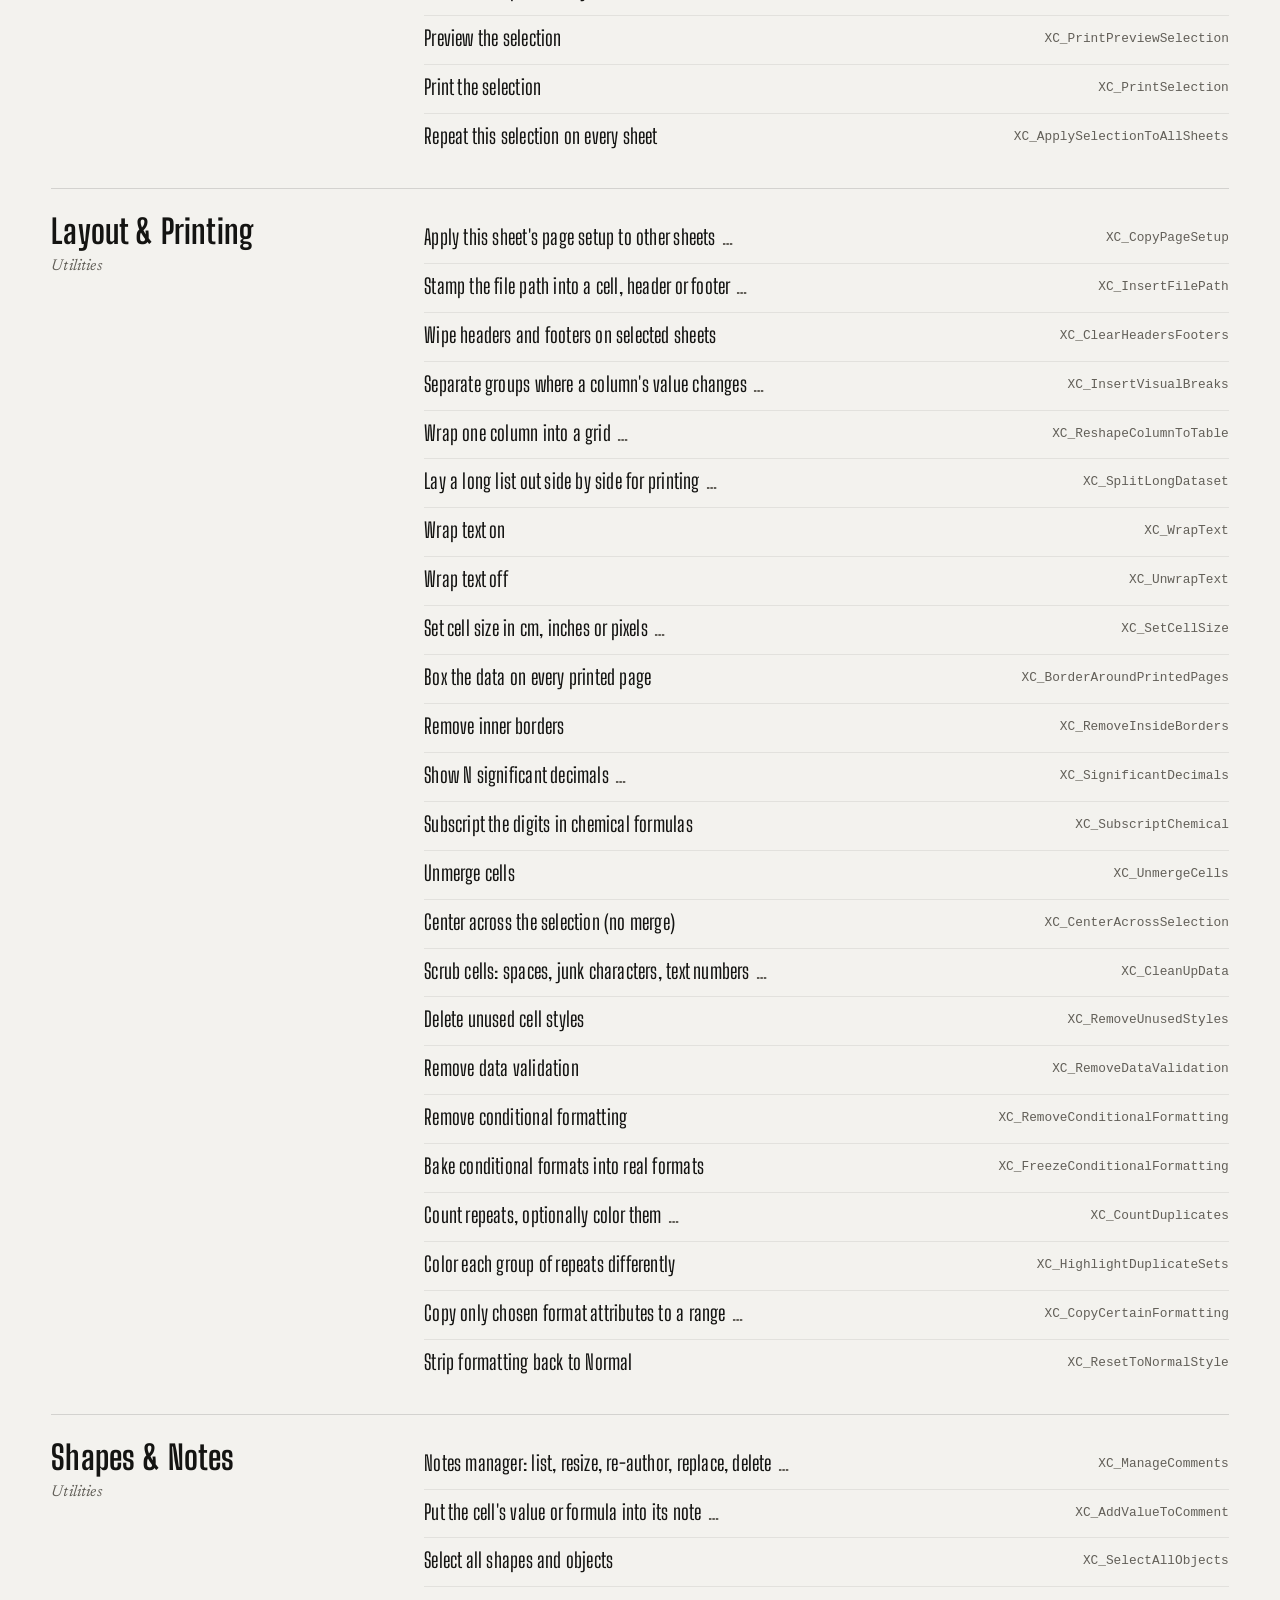
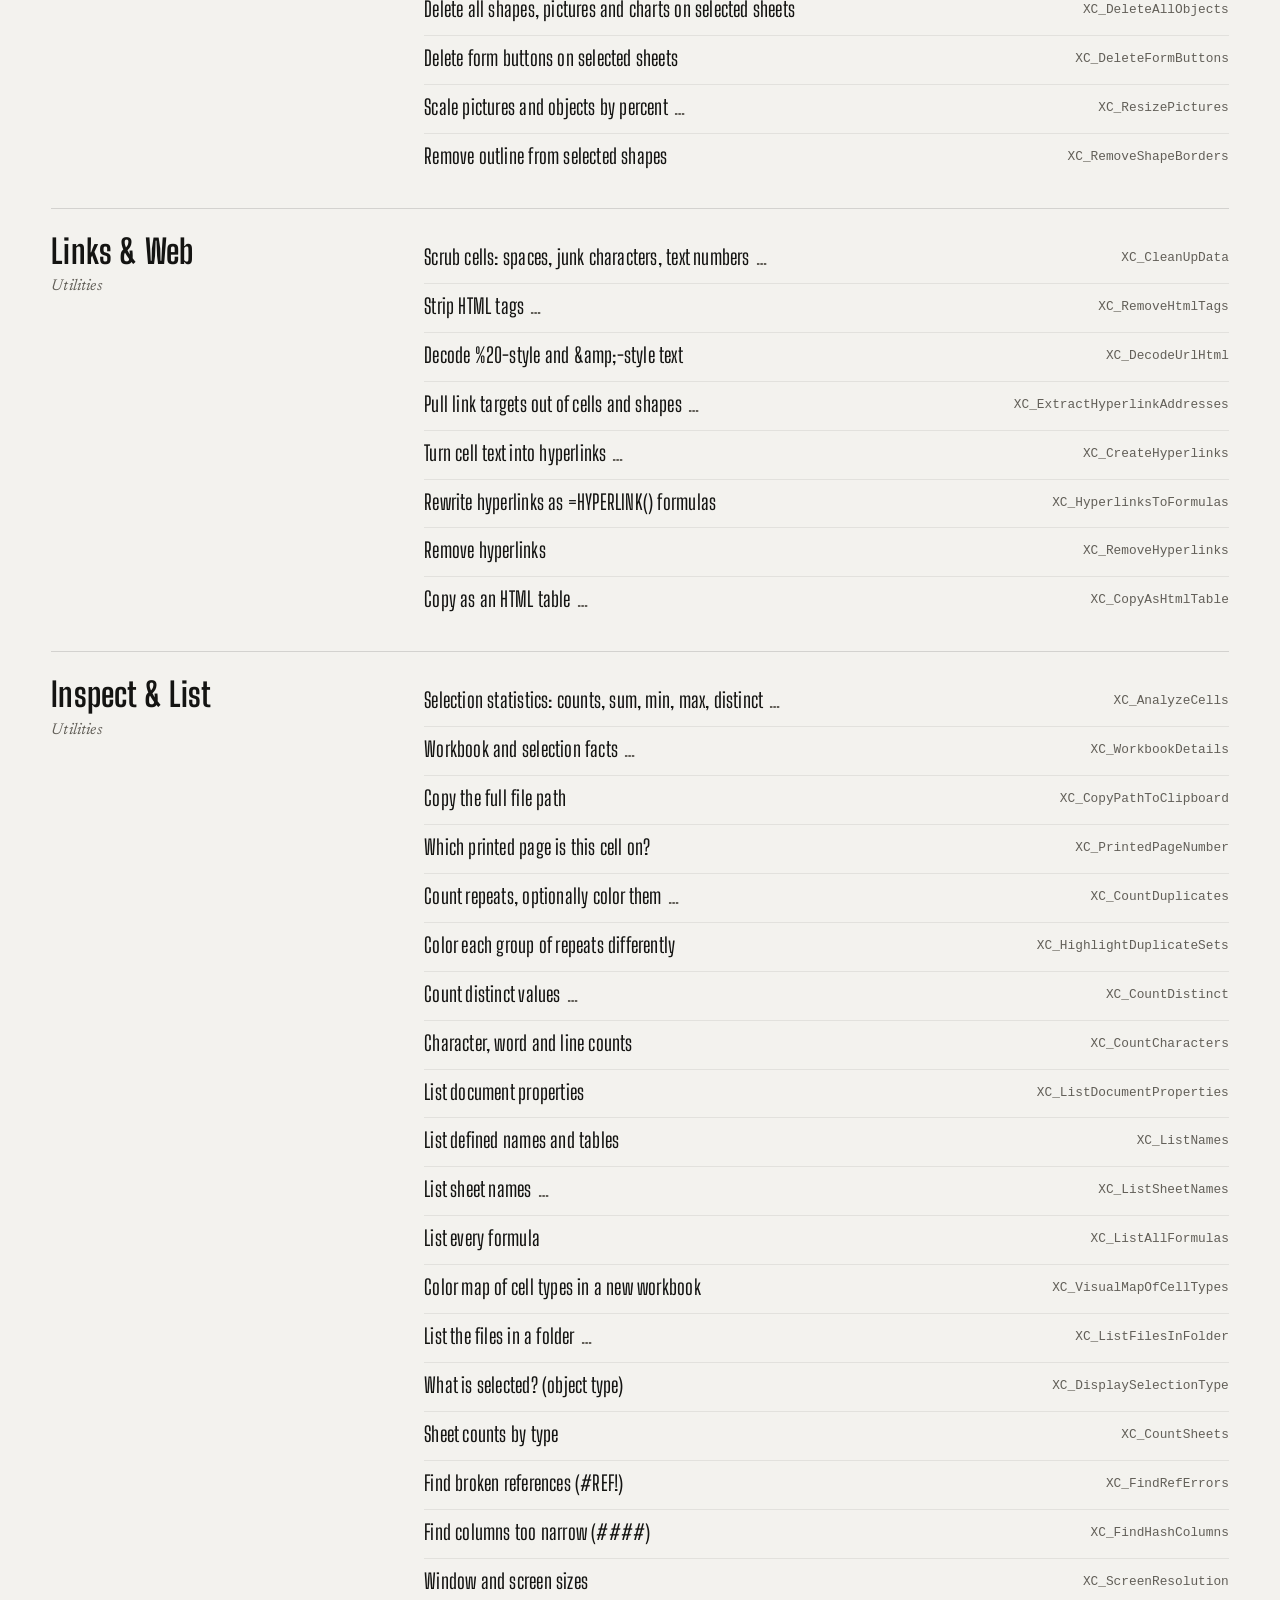
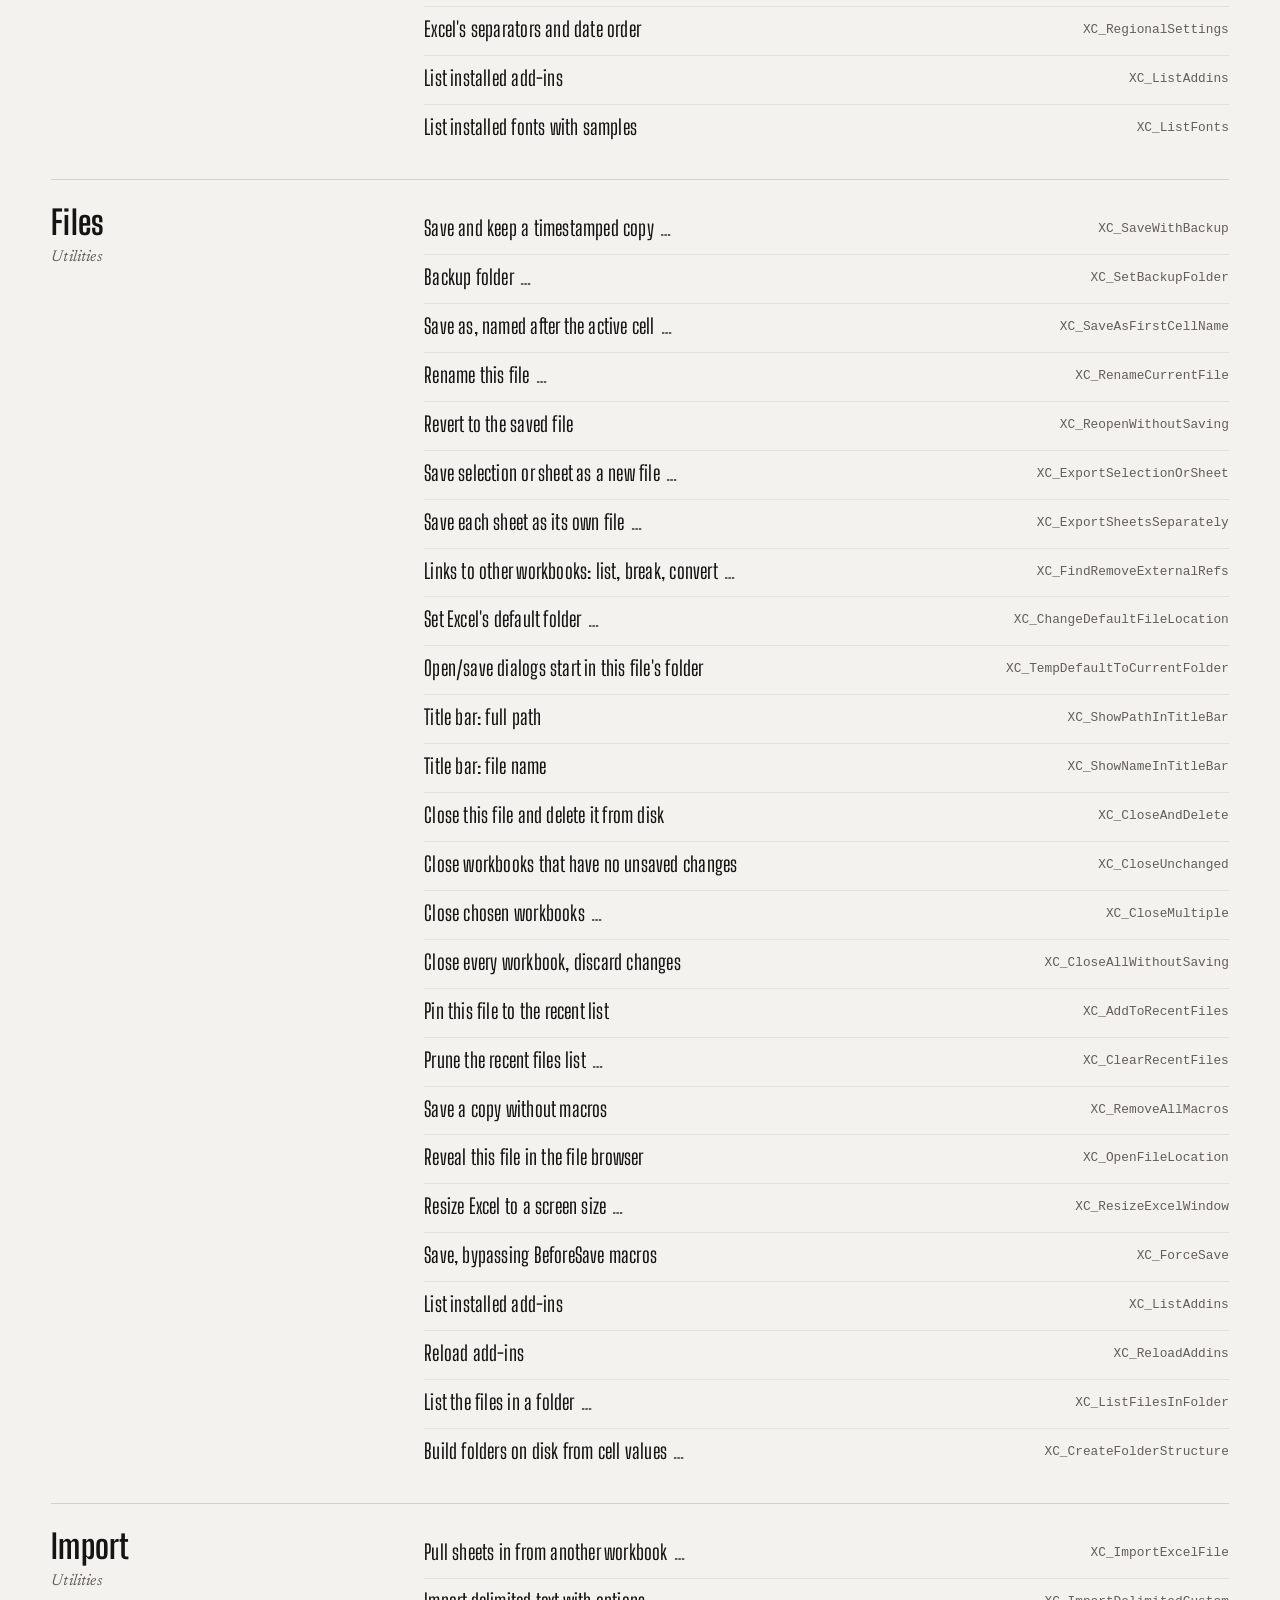
==== commit 4dd8c367: "Switch off the public site for now (placeholder page; scheduled refreshes stop) Delete HIDDEN.html t" ====
--- a/index.html
+++ b/index.html
@@ -43,7 +43,7 @@
 <body>
 <a class="skip" href="#catalog">Skip to the catalog</a>
 <!-- sitebar:start (generated by homepage/tools/sitebar/build_sitebar.py; edit it there and re-run) -->
-<style>@font-face{font-family:"APBar Display";src:url([data-uri]) format("woff2");font-weight:700;font-display:swap}@font-face{font-family:"APBar Serif";src:url([data-uri]) format("woff2");font-weight:400;font-display:swap}.apbar{--apbar-bg:var(--apbar-bg-dark,#000);--apbar-ink:#eeece6;--apbar-dim:rgba(238,236,230,.74);--apbar-line:rgba(238,236,230,.13);--apbar-accent:#e0c285;
+<style>@font-face{font-family:"APBar Display";src:url([data-uri]) format("woff2");font-weight:700;font-display:swap}@font-face{font-family:"APBar Serif";src:url([data-uri]) format("woff2");font-weight:400;font-display:swap}.apbar{--apbar-bg:var(--apbar-bg-dark,#000);--apbar-ink:#eeece6;--apbar-dim:rgba(238,236,230,.74);--apbar-line:rgba(238,236,230,.13);--apbar-accent:#e0c285;
  --apbar-pop:#0d0d0c;--apbar-hover:rgba(238,236,230,.08);--apbar-glass:rgba(0,0,0,.86);--apbar-shadow:rgba(0,0,0,.55);
  position:relative;z-index:1000;display:flex;align-items:center;justify-content:space-between;gap:16px;box-sizing:border-box;width:100%;
  margin:0;padding:9px clamp(16px,4vw,56px);background:var(--apbar-bg);color:var(--apbar-ink);border:0;border-bottom:1px solid var(--apbar-line);
@@ -118,9 +118,9 @@
 @media (prefers-reduced-motion:reduce){.apbar.apbar *,.apbar{transition:none!important}}</style>
 <div class="apbar apbar--static" role="navigation" aria-label="Site">
   <div class="apbar-left"><a class="apbar-home" href="https://andreipinter.com/">Andrei Pinter</a></div>
-  <div class="apbar-right"><div class="apbar-nav"><details class="apbar-dd apbar-work"><summary class="apbar-link is-current">Work</summary><div class="apbar-pop"><a class="apbar-proj" href="https://pulse.andreipinter.com/">PulseNews<small>Markets and news, terminal-style</small></a><a class="apbar-proj" href="https://hiring.andreipinter.com/">Hiring Command Center<small>The job market, briefed every morning</small></a><a class="apbar-proj" href="https://supplychain.andreipinter.com/">Supply chain tools<small>Planning, capacity and scheduling models</small></a><a class="apbar-proj" href="https://xcelcraft.andreipinter.com/" aria-current="page">XcelCraft<small>An open-source Excel add-in</small></a><a class="apbar-proj" href="https://excel.andreipinter.com/">Hands Off the Mouse<small>Excel shortcuts for investment banking</small></a><a class="apbar-proj" href="https://tv.andreipinter.com/">The Physics of the Picture<small>A field guide to TV display technology</small></a><a class="apbar-proj" href="https://apps.andreipinter.com/sift/">Sift<small>Duplicate photos, found and explained</small></a><a class="apbar-all" href="https://andreipinter.com/#work">All work</a></div></details><a class="apbar-link" href="https://photography.andreipinter.com/">Photographs</a><a class="apbar-link" href="https://aboutme.andreipinter.com/">About</a><details class="apbar-dd"><summary class="apbar-link">Personal</summary><div class="apbar-pop"><a href="https://apjmwed.andreipinter.com/">Wedding<small>Ji Eun &amp; Andrei, April 19, 2024</small></a></div></details></div>
+  <div class="apbar-right"><div class="apbar-nav"><details class="apbar-dd apbar-work"><summary class="apbar-link is-current">Work</summary><div class="apbar-pop"><a class="apbar-proj" href="https://pulse.andreipinter.com/">PulseNews<small>Markets and news, terminal-style</small></a><a class="apbar-proj" href="https://excel.andreipinter.com/">Hands Off the Mouse<small>Excel shortcuts for investment banking</small></a><a class="apbar-proj" href="https://tv.andreipinter.com/">The Physics of the Picture<small>A field guide to TV display technology</small></a><a class="apbar-proj" href="https://apps.andreipinter.com/sift/">Sift<small>Duplicate photos, found and explained</small></a><a class="apbar-all" href="https://andreipinter.com/#work">All work</a></div></details><a class="apbar-link" href="https://photography.andreipinter.com/">Photographs</a><a class="apbar-link" href="https://aboutme.andreipinter.com/">About</a><details class="apbar-dd"><summary class="apbar-link">Personal</summary><div class="apbar-pop"><a href="https://apjmwed.andreipinter.com/">Wedding<small>Ji Eun &amp; Andrei, April 19, 2024</small></a></div></details></div>
   <div class="apbar-theme" role="group" aria-label="Color theme"><button type="button" data-ap-theme="auto" aria-pressed="false" title="Match this device"><svg viewBox="0 0 16 16" aria-hidden="true"><circle cx="8" cy="8" r="6.25" fill="none" stroke="currentColor" stroke-width="1.5"/><path d="M8 1.75a6.25 6.25 0 0 1 0 12.5z" fill="currentColor"/></svg><span>Auto</span></button><button type="button" data-ap-theme="light" aria-pressed="false" title="Light"><svg viewBox="0 0 16 16" aria-hidden="true"><circle cx="8" cy="8" r="3" fill="currentColor"/><path d="M8 1v2M8 13v2M1 8h2M13 8h2M3.05 3.05l1.4 1.4M11.55 11.55l1.4 1.4M3.05 12.95l1.4-1.4M11.55 4.45l1.4-1.4" stroke="currentColor" stroke-width="1.5" stroke-linecap="round"/></svg><span>Light</span></button><button type="button" data-ap-theme="dark" aria-pressed="false" title="Dark"><svg viewBox="0 0 16 16" aria-hidden="true"><path d="M13.6 10.4A6 6 0 0 1 5.6 2.4a6 6 0 1 0 8 8z" fill="currentColor"/></svg><span>Dark</span></button></div>
-  <details class="apbar-menu"><summary class="apbar-link">Menu</summary><div class="apbar-pop"><p class="apbar-group">Work</p><a class="apbar-proj" href="https://pulse.andreipinter.com/">PulseNews<small>Markets and news, terminal-style</small></a><a class="apbar-proj" href="https://hiring.andreipinter.com/">Hiring Command Center<small>The job market, briefed every morning</small></a><a class="apbar-proj" href="https://supplychain.andreipinter.com/">Supply chain tools<small>Planning, capacity and scheduling models</small></a><a class="apbar-proj" href="https://xcelcraft.andreipinter.com/" aria-current="page">XcelCraft<small>An open-source Excel add-in</small></a><a class="apbar-proj" href="https://excel.andreipinter.com/">Hands Off the Mouse<small>Excel shortcuts for investment banking</small></a><a class="apbar-proj" href="https://tv.andreipinter.com/">The Physics of the Picture<small>A field guide to TV display technology</small></a><a class="apbar-proj" href="https://apps.andreipinter.com/sift/">Sift<small>Duplicate photos, found and explained</small></a><a class="apbar-all" href="https://andreipinter.com/#work">All work</a><hr class="apbar-sep"><a href="https://photography.andreipinter.com/">Photographs</a><a href="https://aboutme.andreipinter.com/">About</a><p class="apbar-group">Personal</p><a href="https://apjmwed.andreipinter.com/">Wedding<small>Ji Eun &amp; Andrei, April 19, 2024</small></a></div></details></div>
+  <details class="apbar-menu"><summary class="apbar-link">Menu</summary><div class="apbar-pop"><p class="apbar-group">Work</p><a class="apbar-proj" href="https://pulse.andreipinter.com/">PulseNews<small>Markets and news, terminal-style</small></a><a class="apbar-proj" href="https://excel.andreipinter.com/">Hands Off the Mouse<small>Excel shortcuts for investment banking</small></a><a class="apbar-proj" href="https://tv.andreipinter.com/">The Physics of the Picture<small>A field guide to TV display technology</small></a><a class="apbar-proj" href="https://apps.andreipinter.com/sift/">Sift<small>Duplicate photos, found and explained</small></a><a class="apbar-all" href="https://andreipinter.com/#work">All work</a><hr class="apbar-sep"><a href="https://photography.andreipinter.com/">Photographs</a><a href="https://aboutme.andreipinter.com/">About</a><p class="apbar-group">Personal</p><a href="https://apjmwed.andreipinter.com/">Wedding<small>Ji Eun &amp; Andrei, April 19, 2024</small></a></div></details></div>
 </div>
 <script>(function(){var d=document.querySelectorAll(".apbar details");function c(x){for(var i=0;i<d.length;i++)if(d[i]!==x)d[i].removeAttribute("open")}
 for(var i=0;i<d.length;i++)d[i].addEventListener("toggle",function(){if(this.open)c(this)});
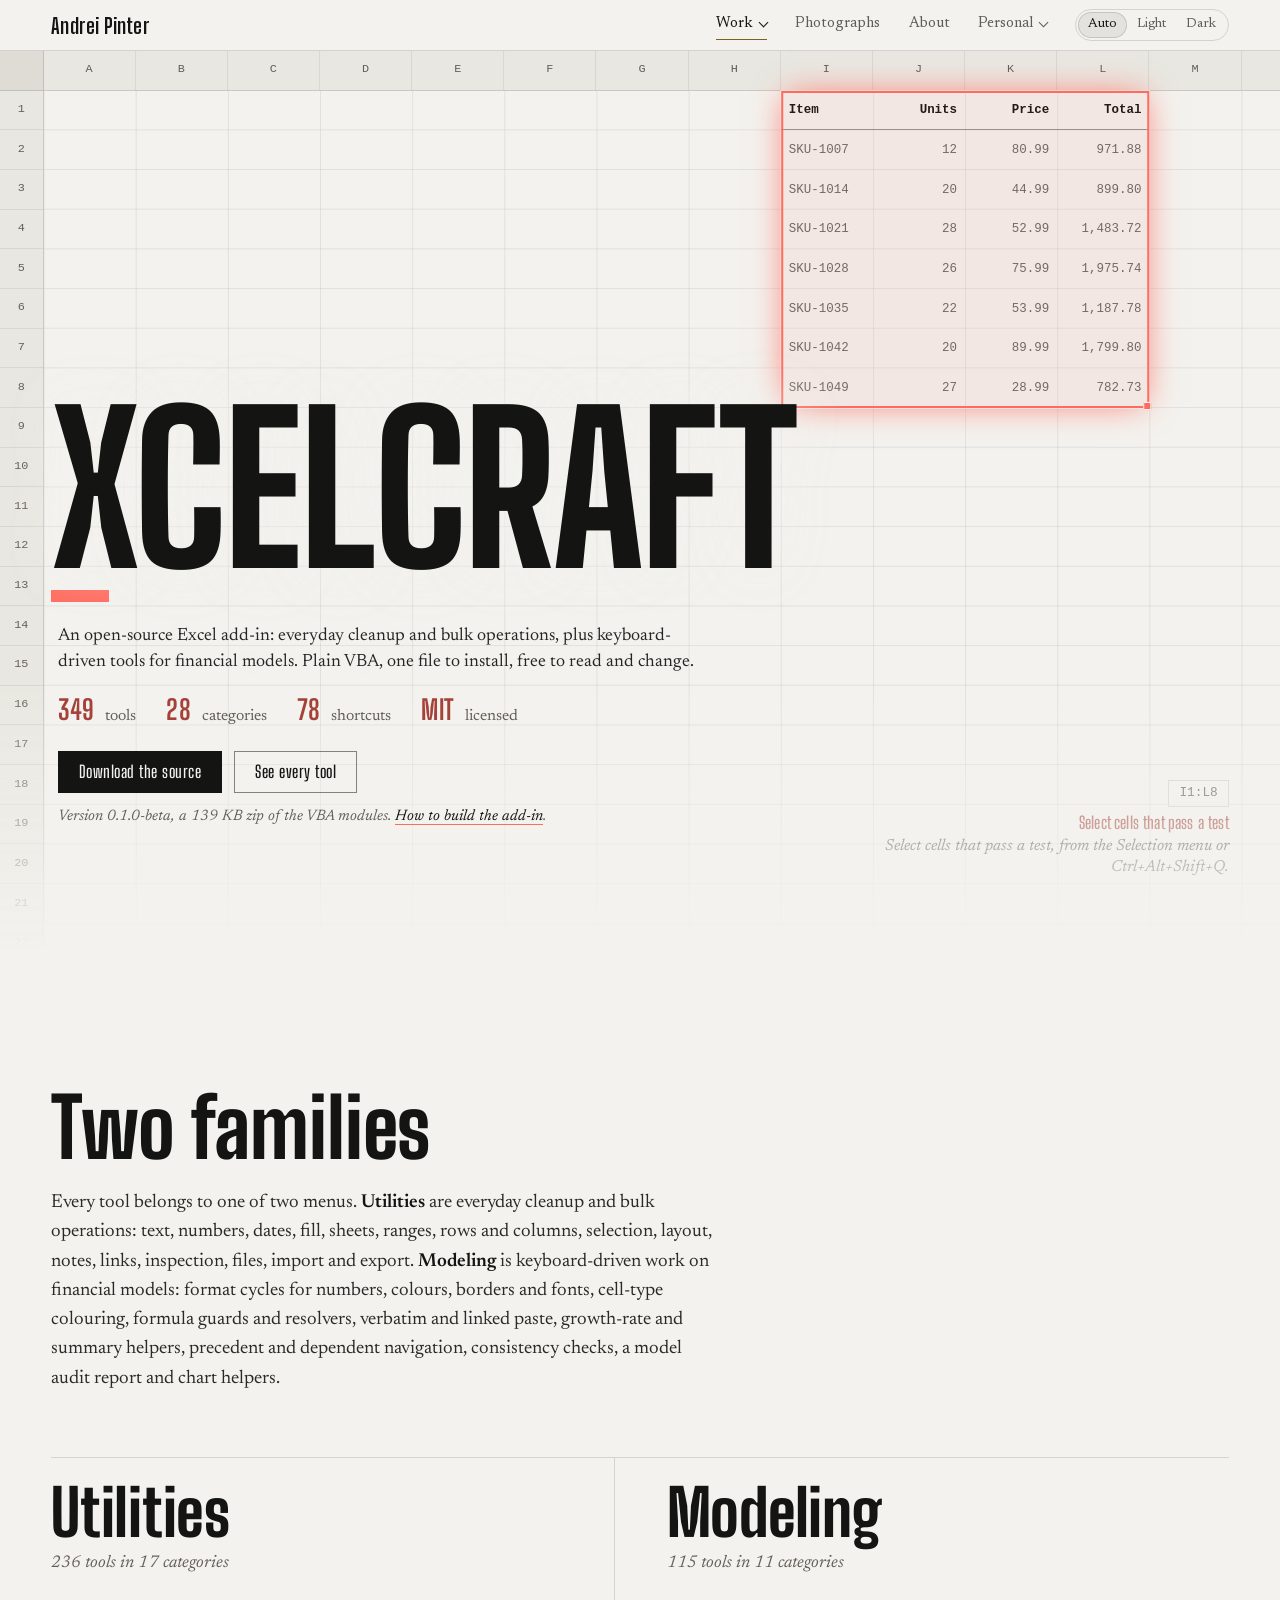
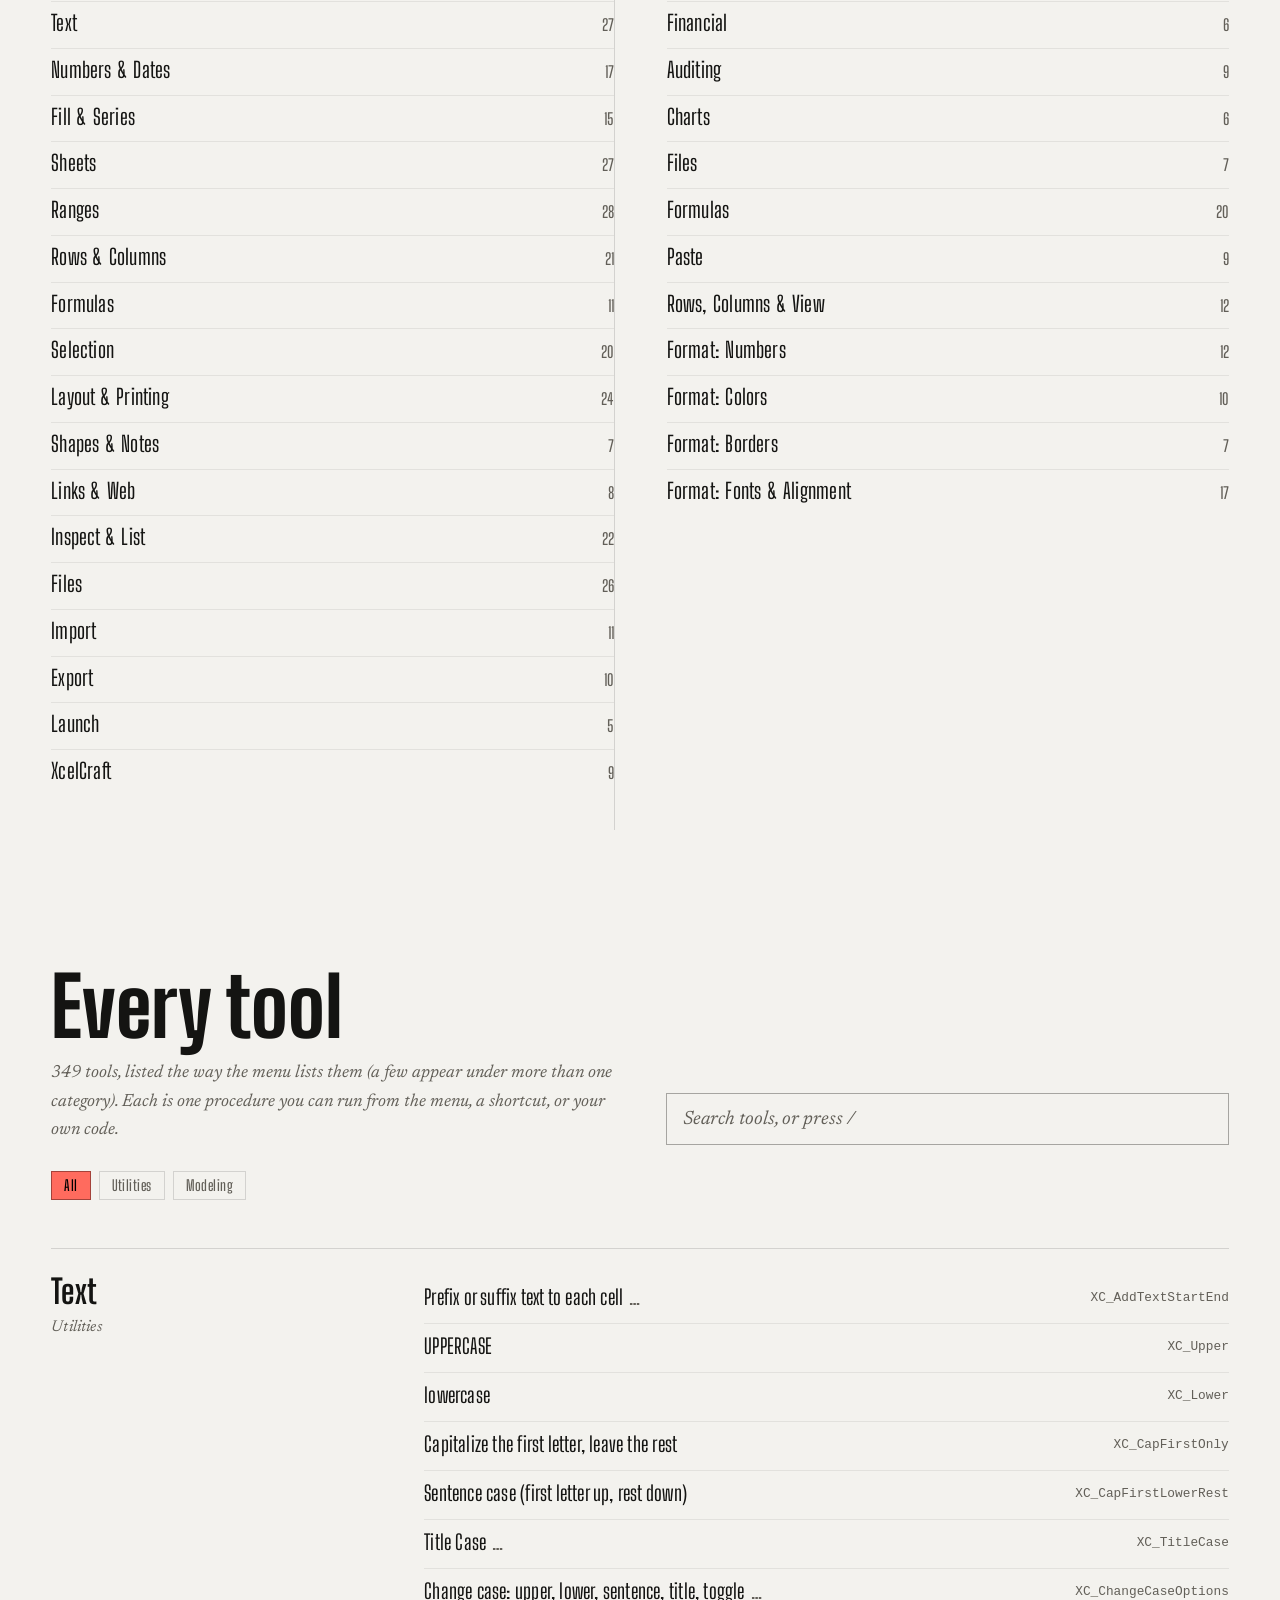
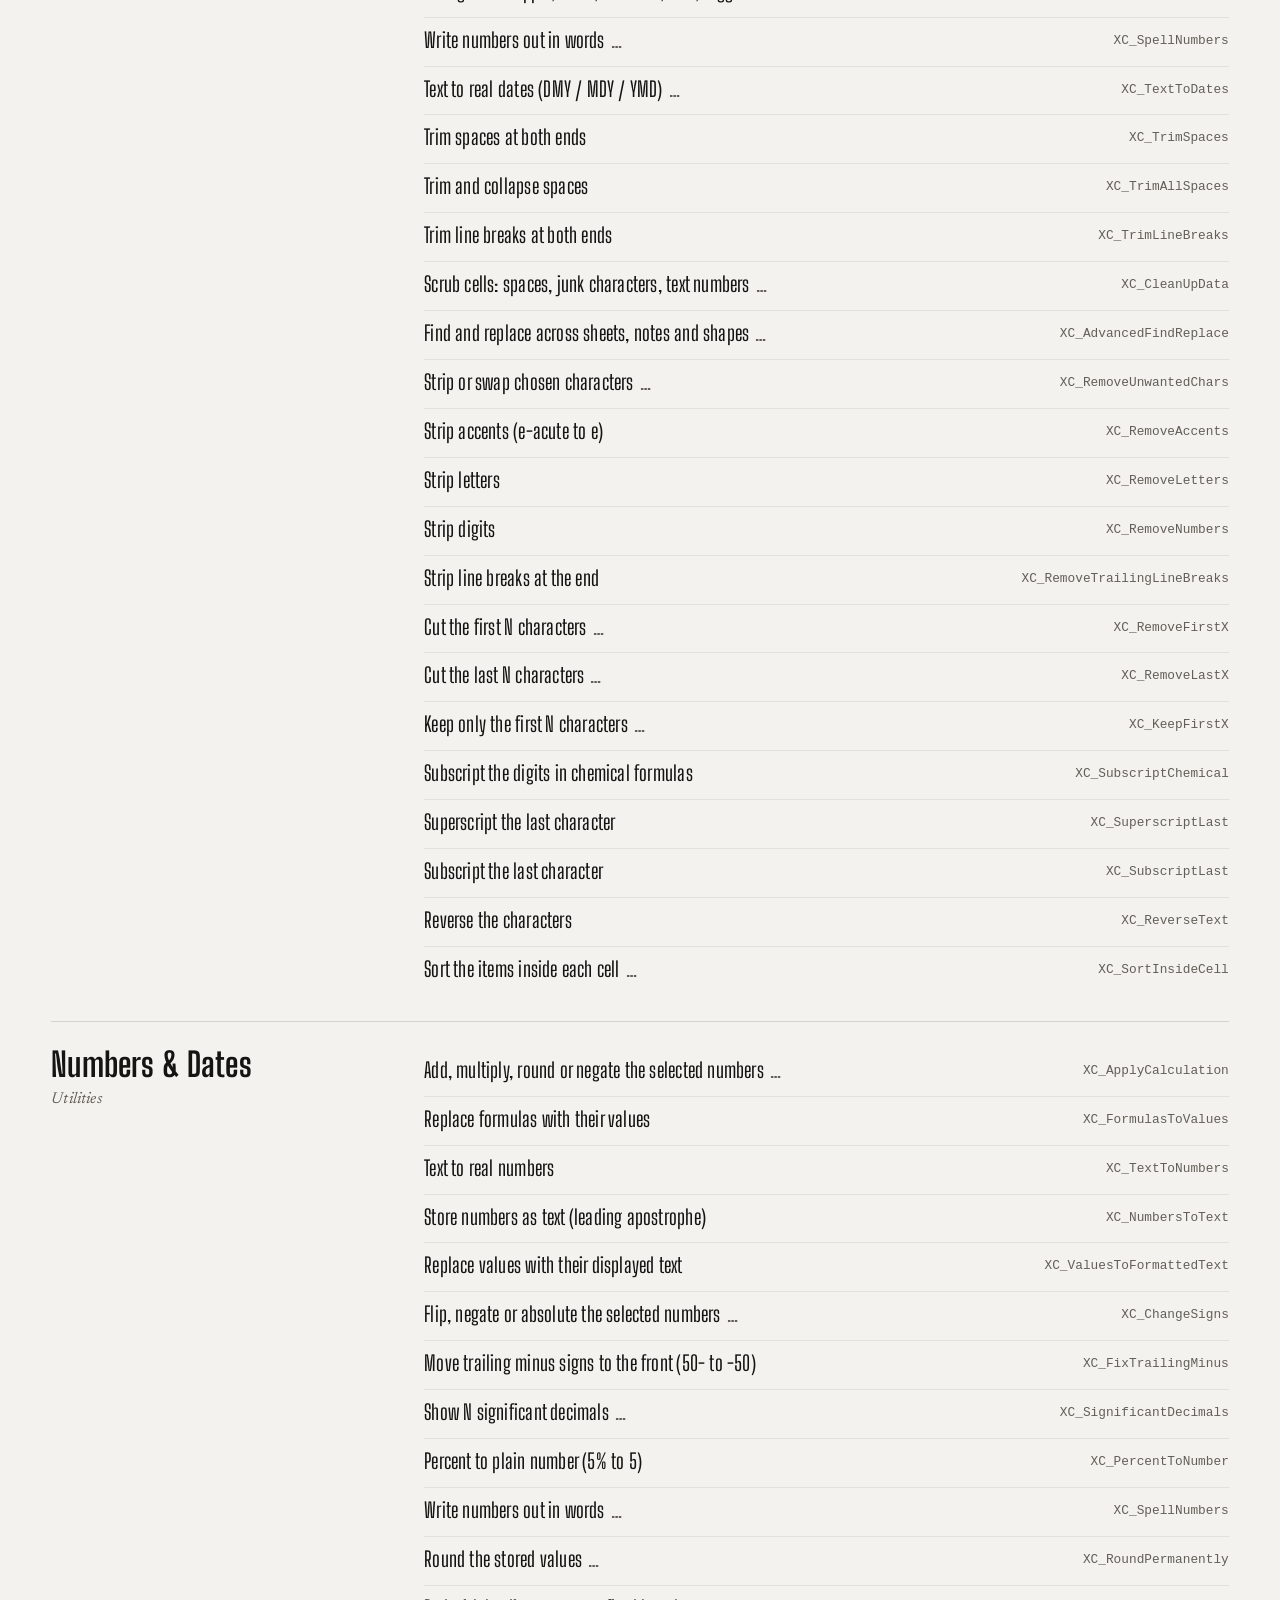
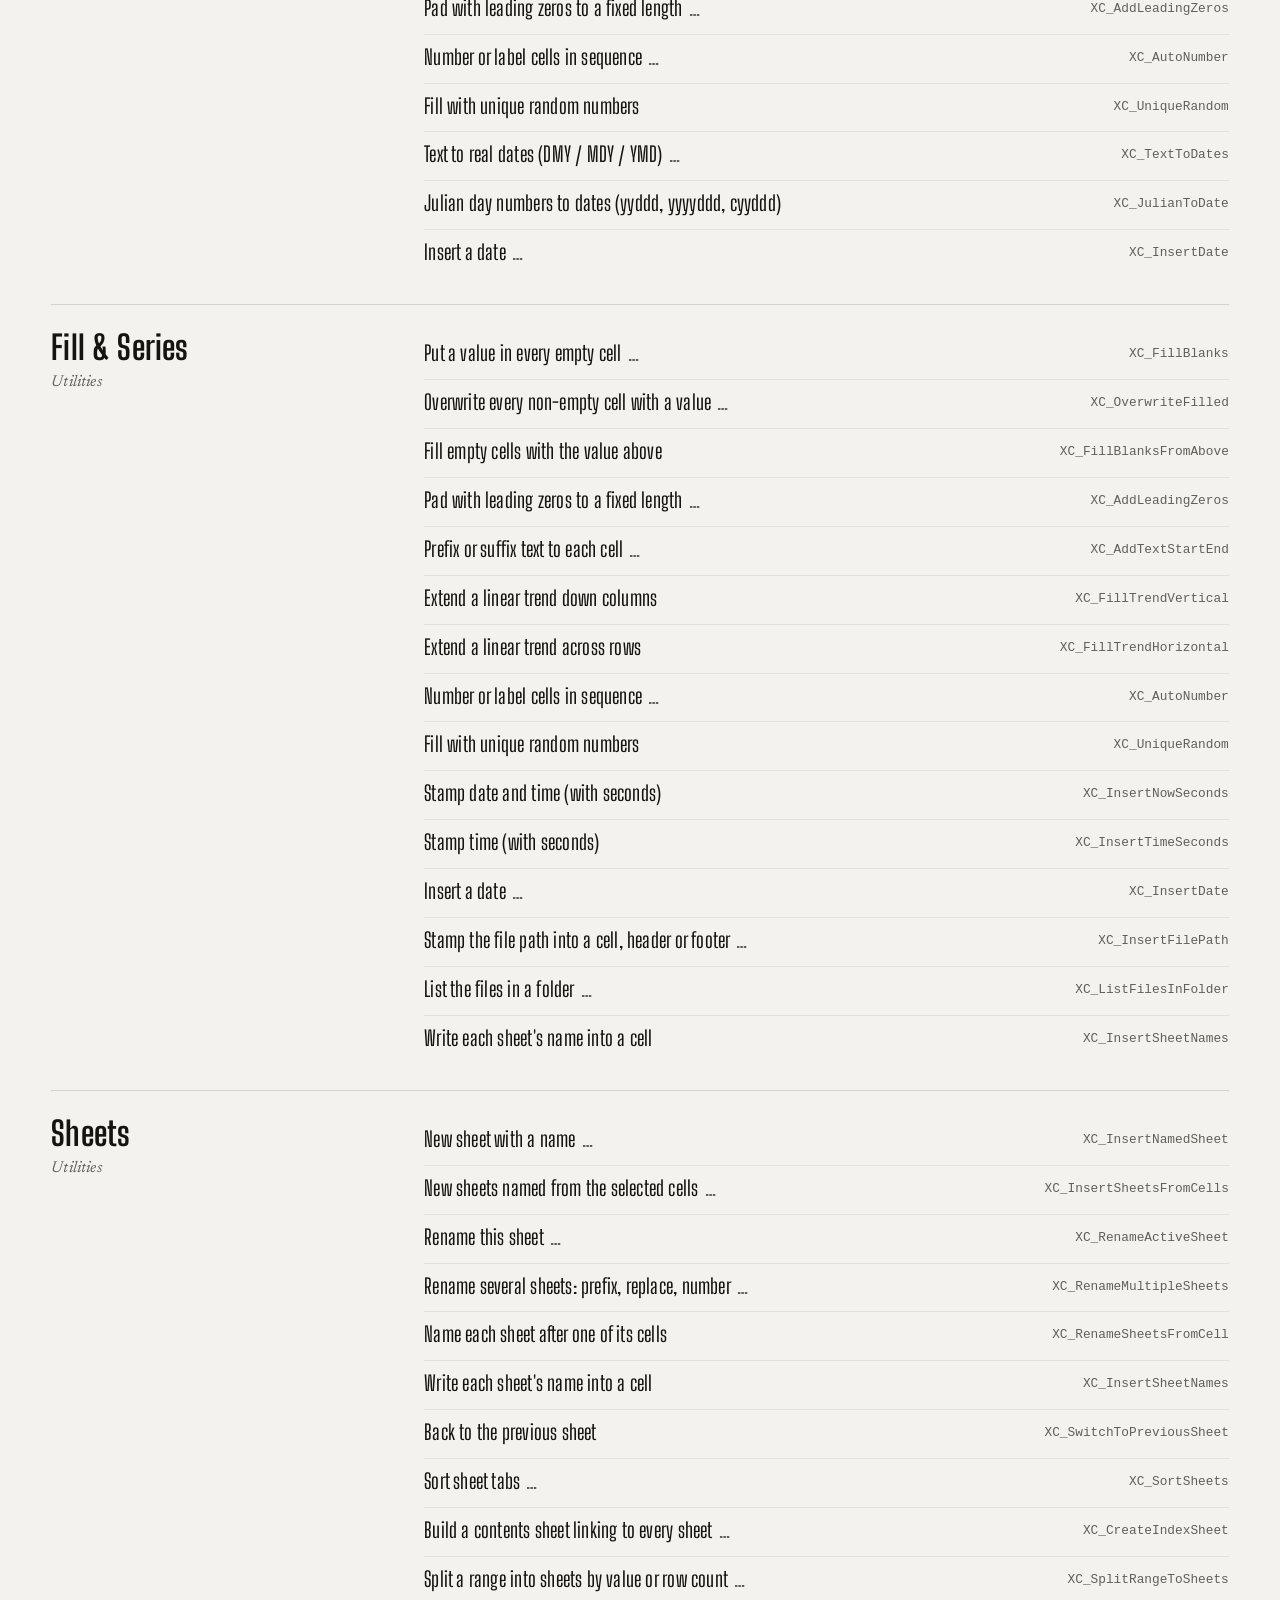
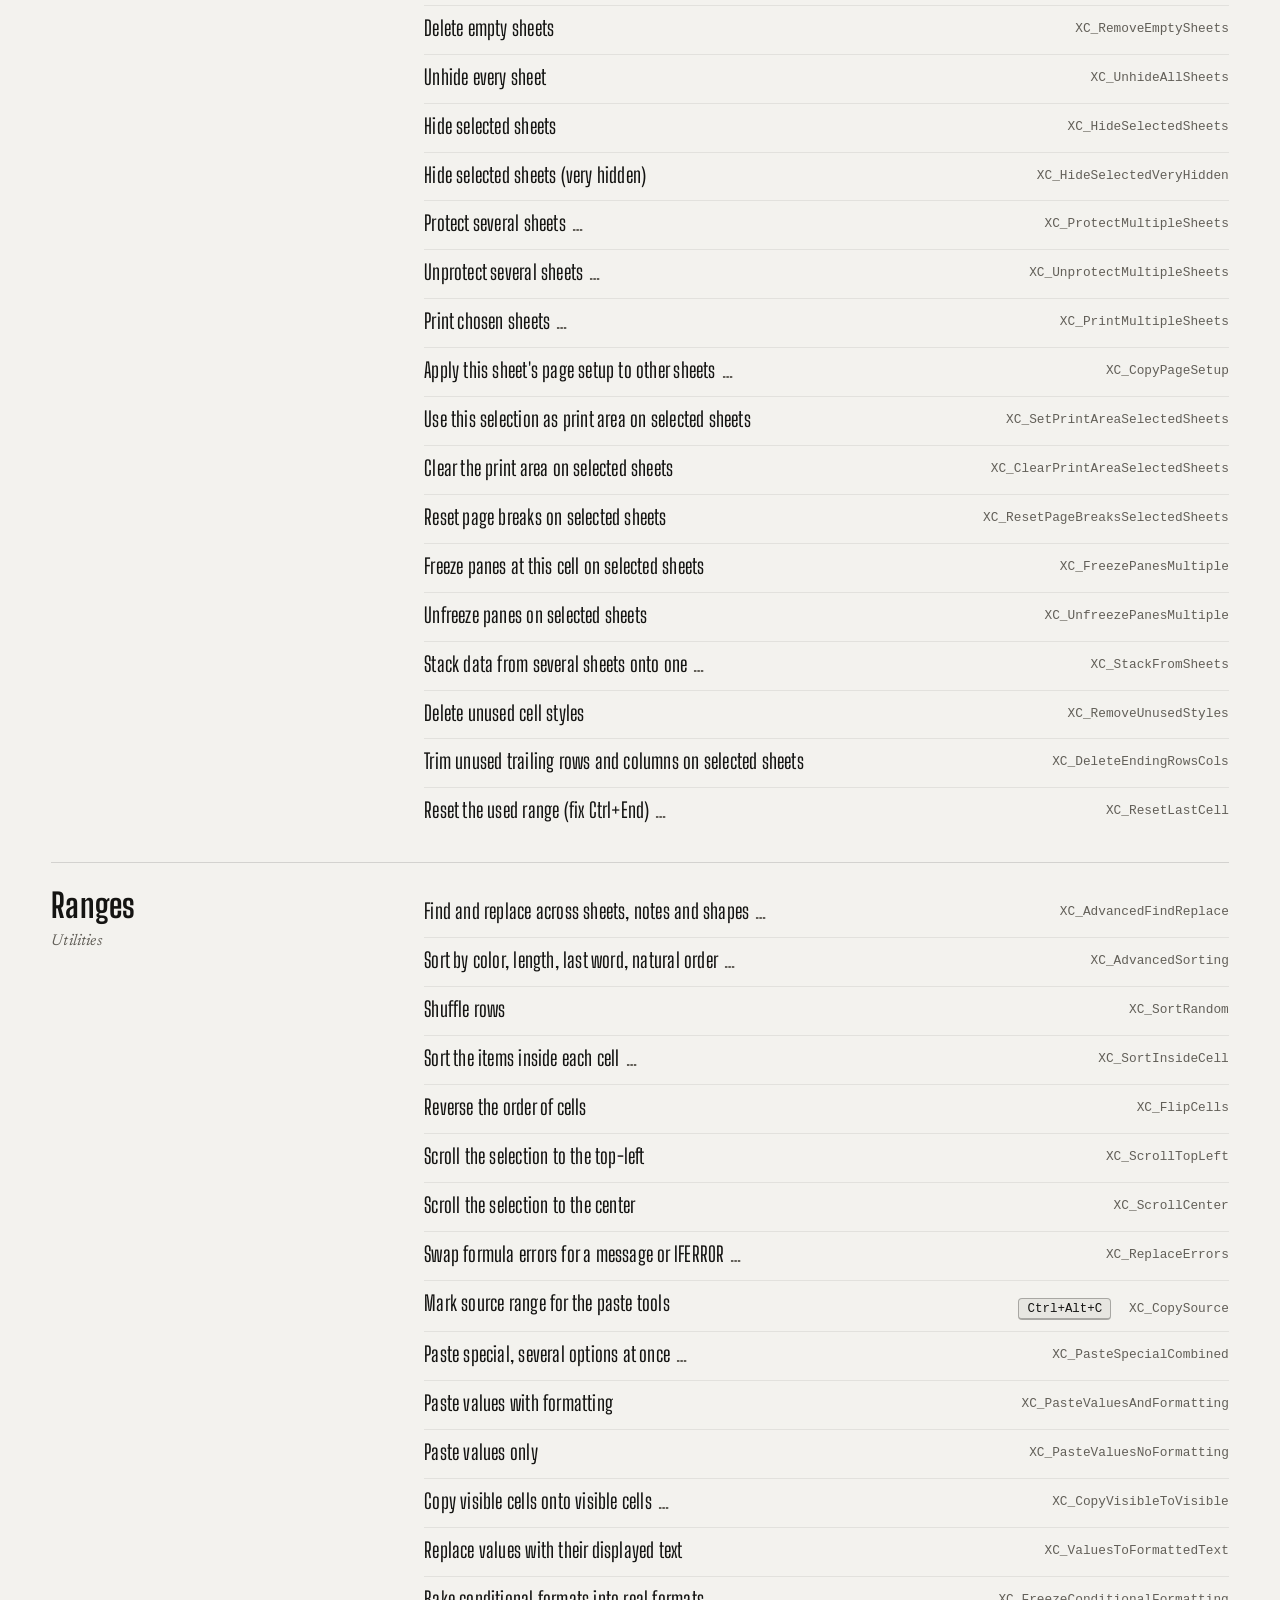
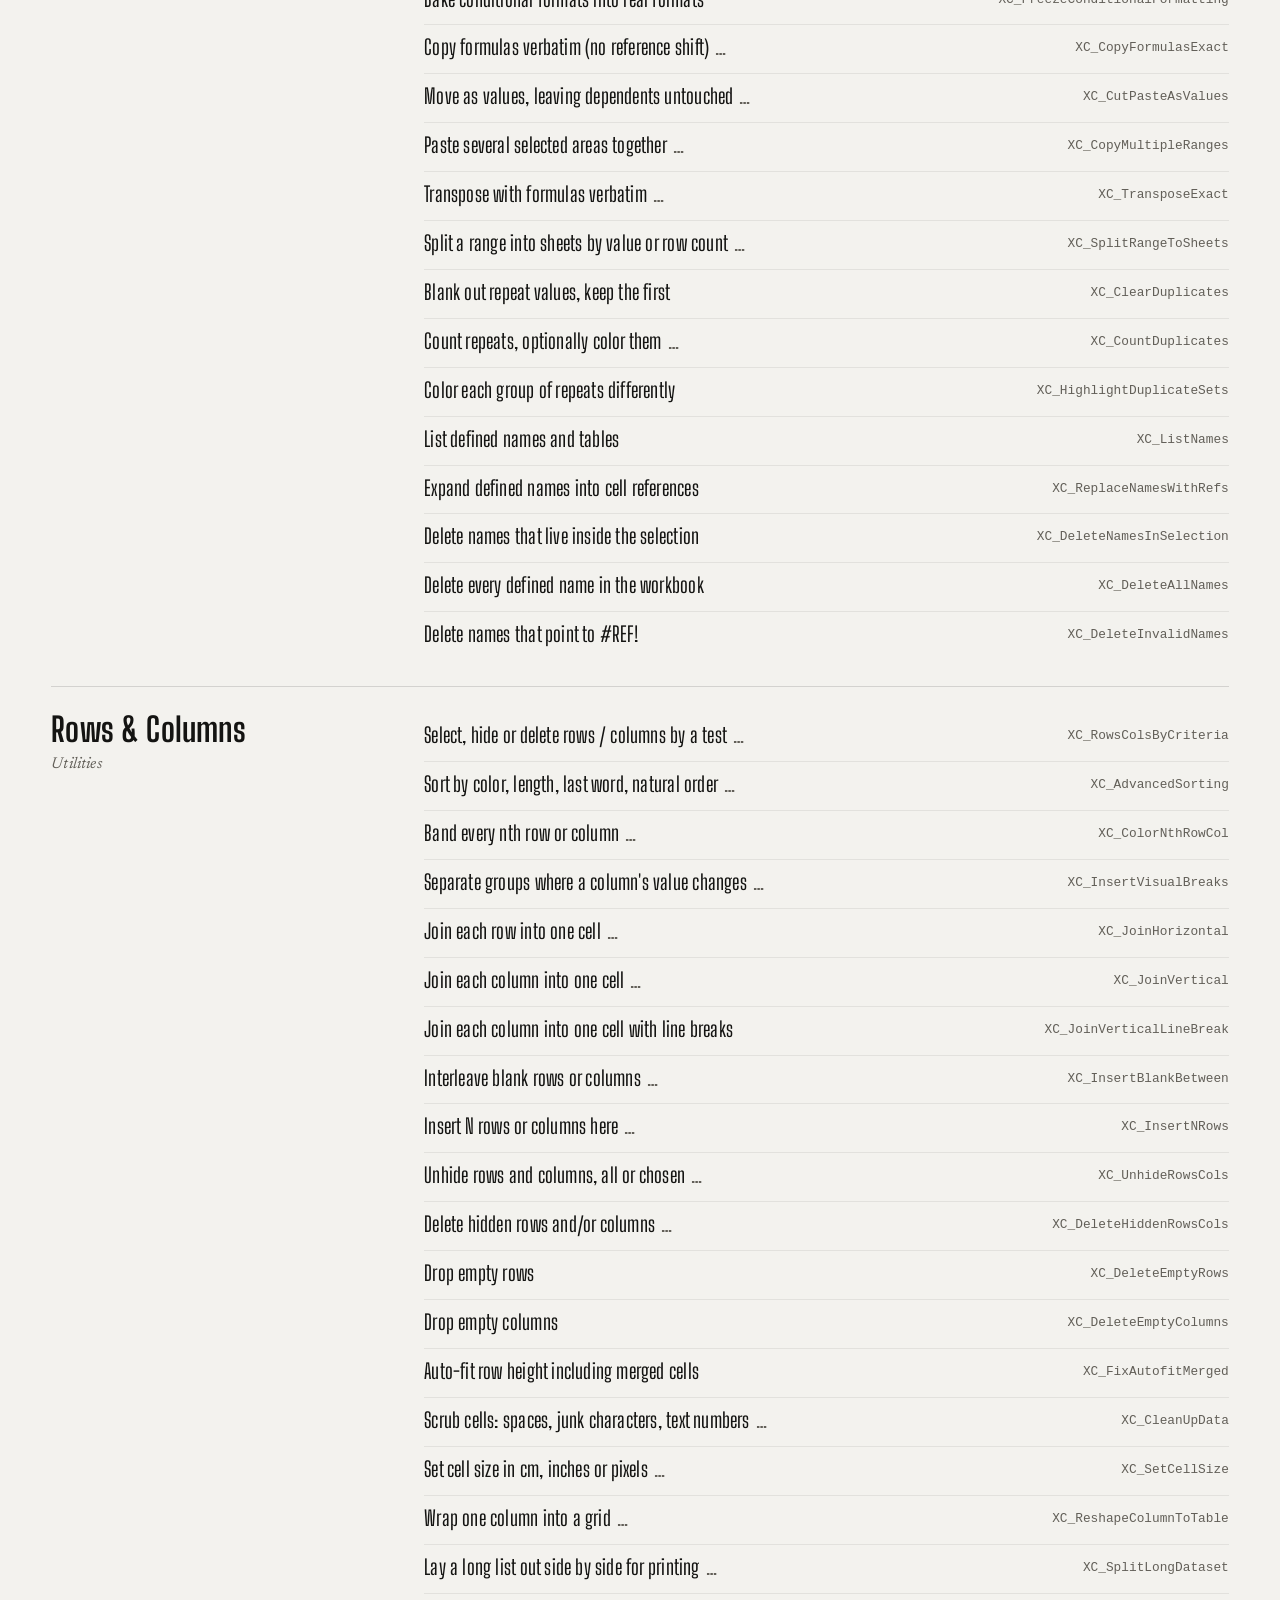
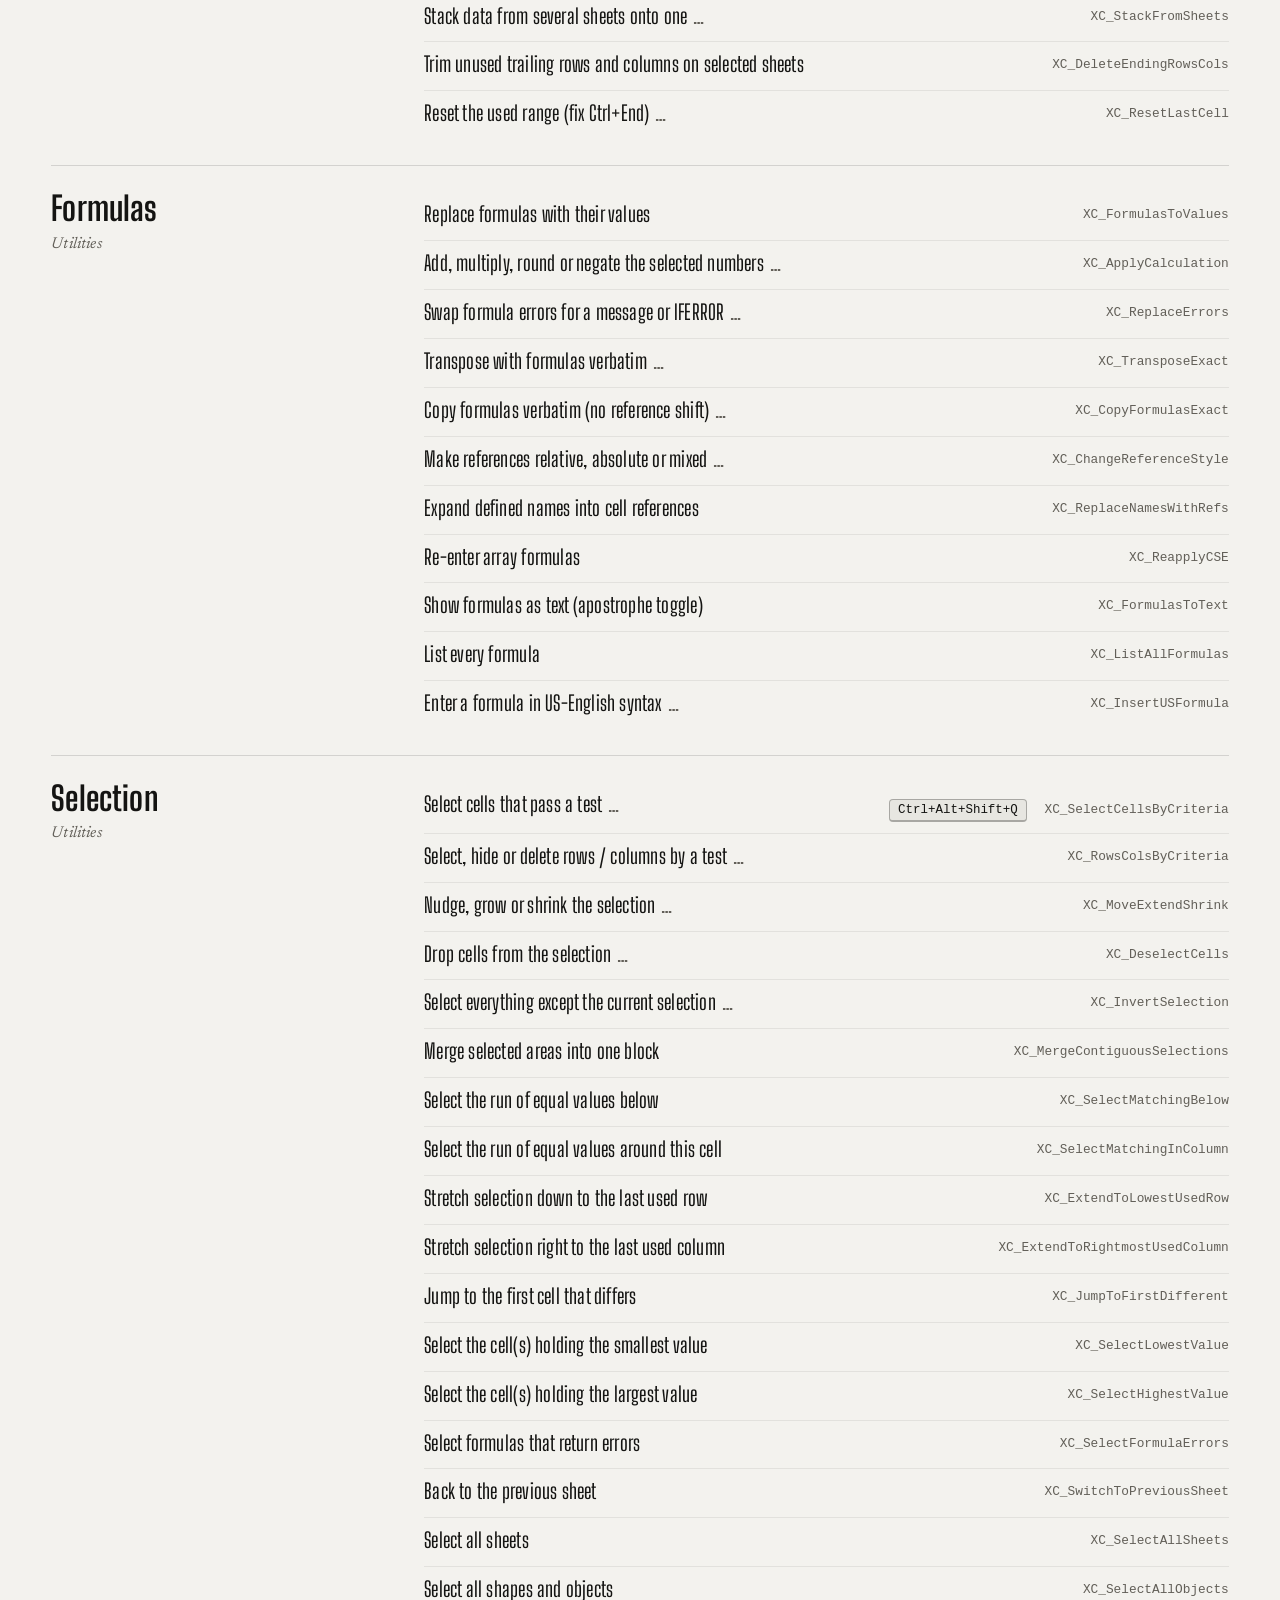
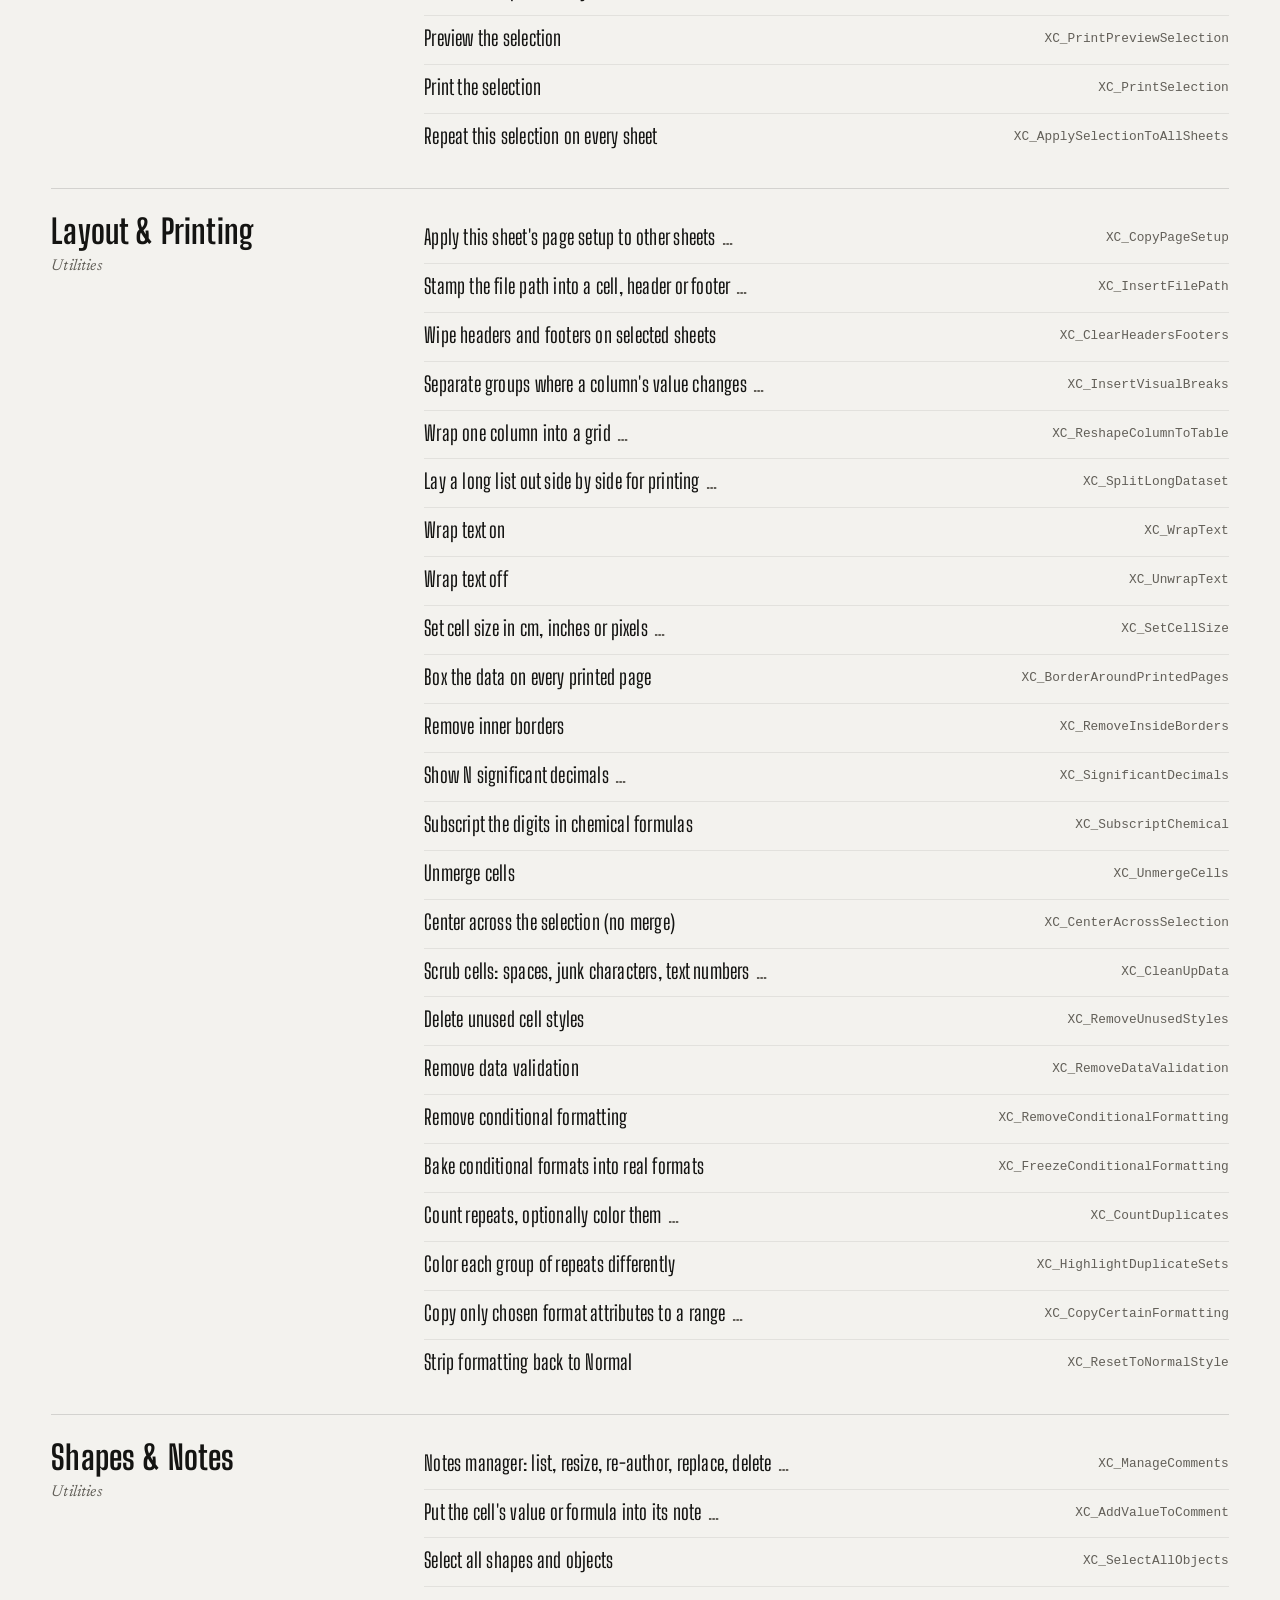
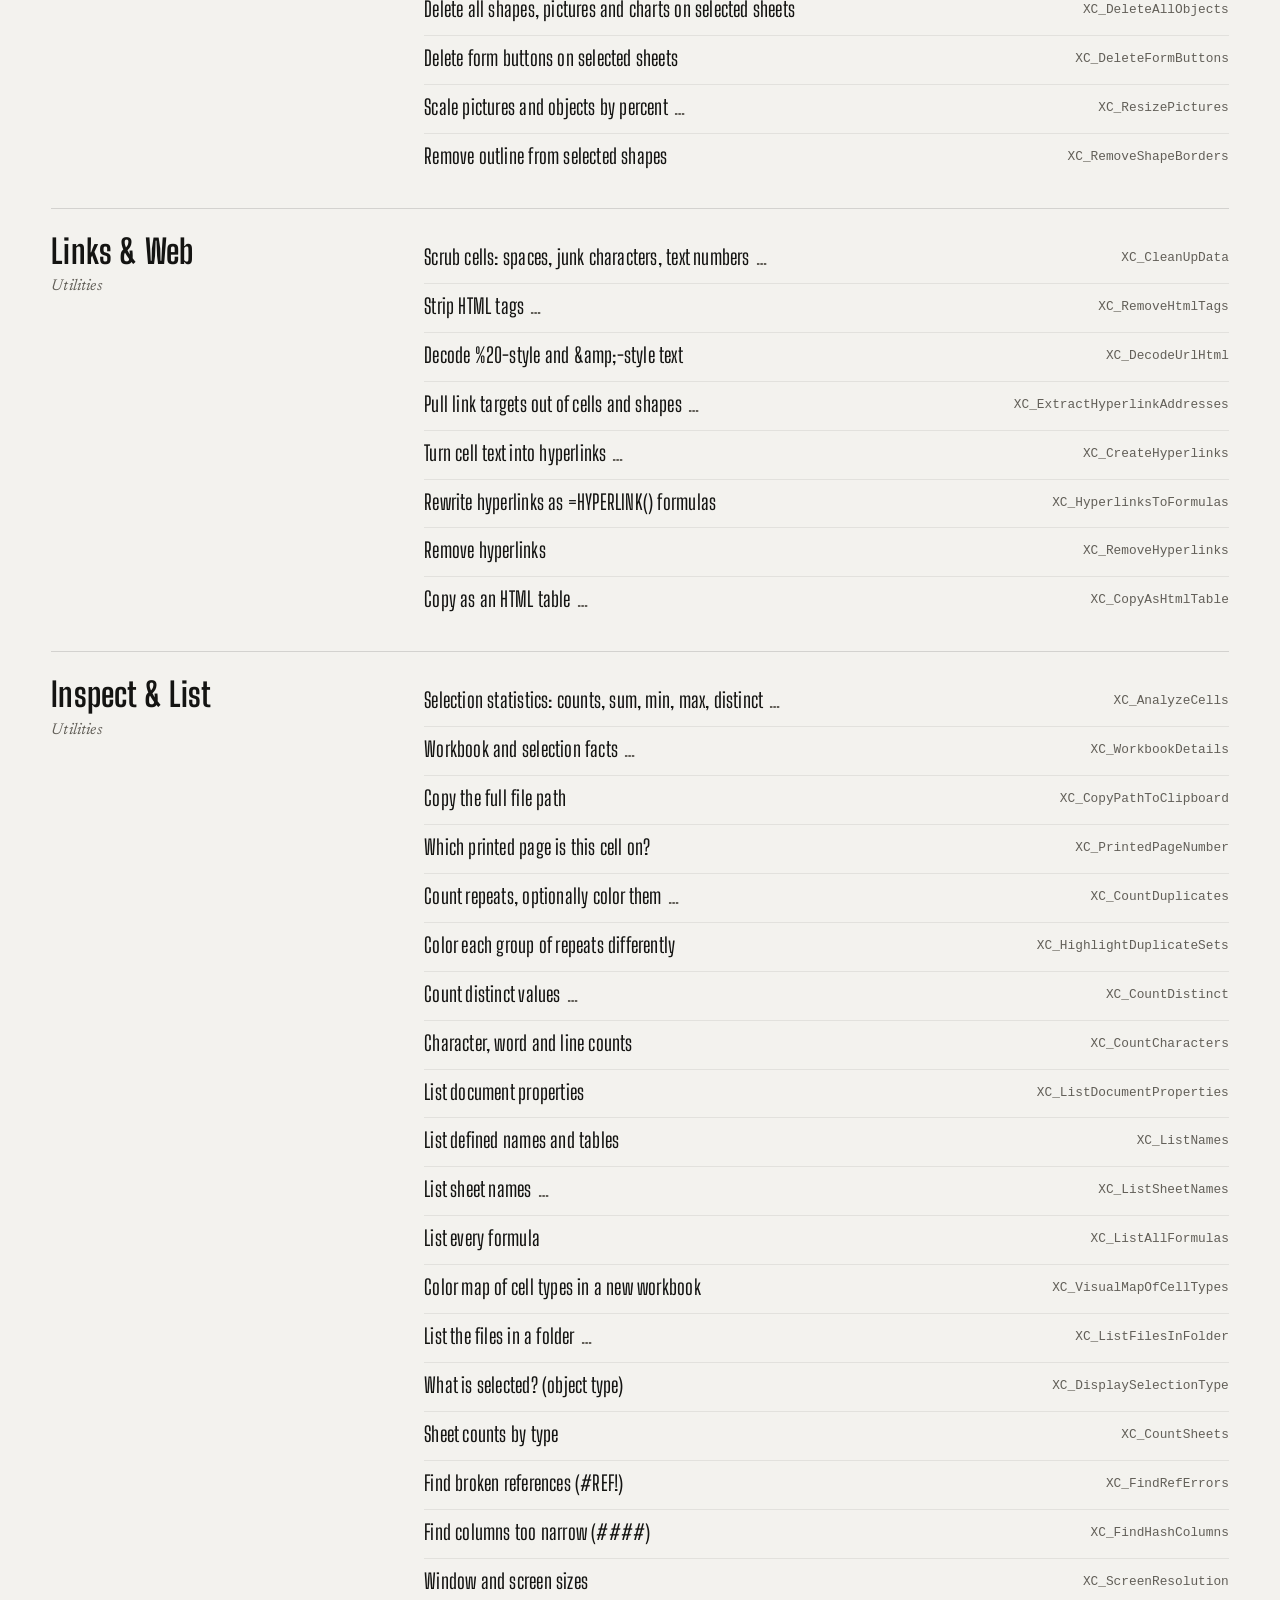
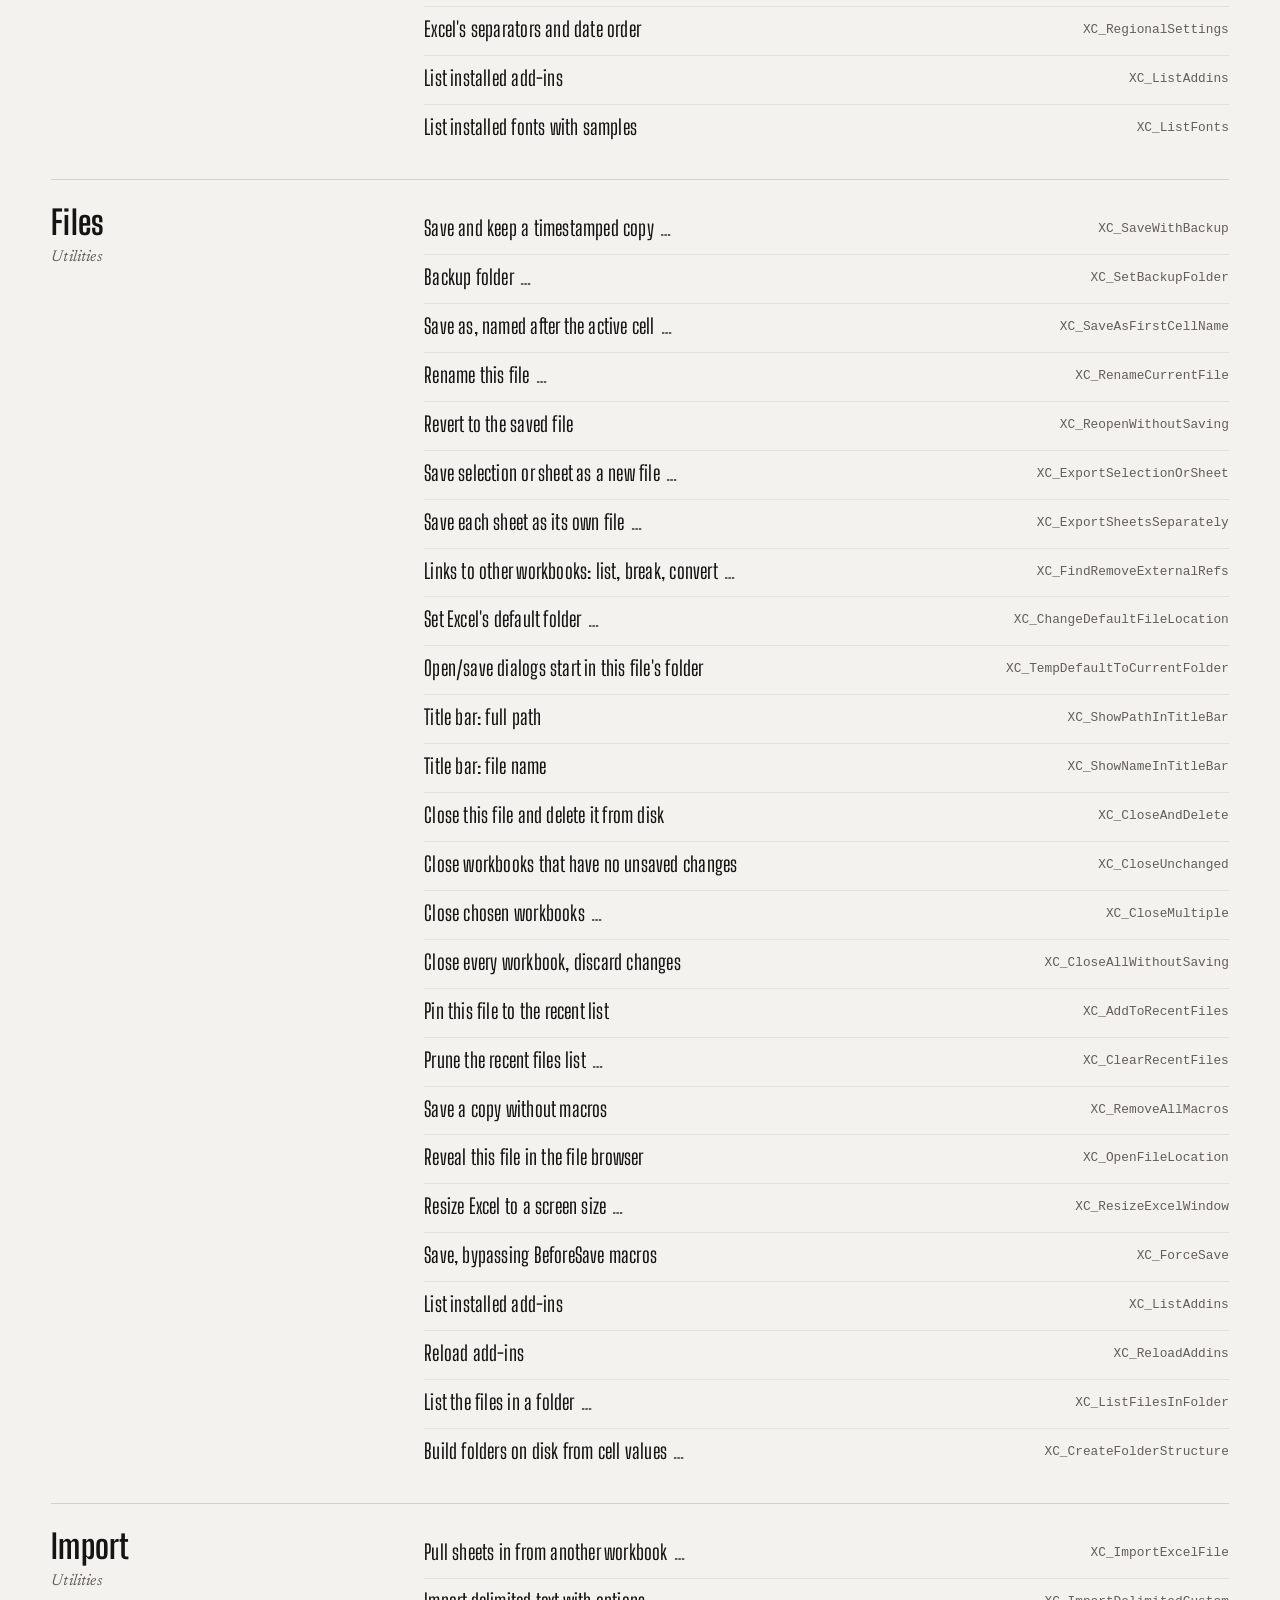
==== commit 4a1ff6be: "Work menu: Supply chain tools and Pricing Workbench back Co-Authored-By: Claude Opus 5.5 <noreply@an" ====
--- a/index.html
+++ b/index.html
@@ -43,7 +43,7 @@
 <body>
 <a class="skip" href="#catalog">Skip to the catalog</a>
 <!-- sitebar:start (generated by homepage/tools/sitebar/build_sitebar.py; edit it there and re-run) -->
-<style>@font-face{font-family:"APBar Display";src:url([data-uri]) format("woff2");font-weight:700;font-display:swap}@font-face{font-family:"APBar Serif";src:url([data-uri]) format("woff2");font-weight:400;font-display:swap}.apbar{--apbar-bg:var(--apbar-bg-dark,#000);--apbar-ink:#eeece6;--apbar-dim:rgba(238,236,230,.74);--apbar-line:rgba(238,236,230,.13);--apbar-accent:#e0c285;
+<style>@font-face{font-family:"APBar Display";src:url([data-uri]) format("woff2");font-weight:700;font-display:swap}@font-face{font-family:"APBar Serif";src:url([data-uri]) format("woff2");font-weight:400;font-display:swap}.apbar{--apbar-bg:var(--apbar-bg-dark,#000);--apbar-ink:#eeece6;--apbar-dim:rgba(238,236,230,.74);--apbar-line:rgba(238,236,230,.13);--apbar-accent:#e0c285;
  --apbar-pop:#0d0d0c;--apbar-hover:rgba(238,236,230,.08);--apbar-glass:rgba(0,0,0,.86);--apbar-shadow:rgba(0,0,0,.55);
  position:relative;z-index:1000;display:flex;align-items:center;justify-content:space-between;gap:16px;box-sizing:border-box;width:100%;
  margin:0;padding:9px clamp(16px,4vw,56px);background:var(--apbar-bg);color:var(--apbar-ink);border:0;border-bottom:1px solid var(--apbar-line);
@@ -118,9 +118,9 @@
 @media (prefers-reduced-motion:reduce){.apbar.apbar *,.apbar{transition:none!important}}</style>
 <div class="apbar apbar--static" role="navigation" aria-label="Site">
   <div class="apbar-left"><a class="apbar-home" href="https://andreipinter.com/">Andrei Pinter</a></div>
-  <div class="apbar-right"><div class="apbar-nav"><details class="apbar-dd apbar-work"><summary class="apbar-link is-current">Work</summary><div class="apbar-pop"><a class="apbar-proj" href="https://pulse.andreipinter.com/">PulseNews<small>Markets and news, terminal-style</small></a><a class="apbar-proj" href="https://excel.andreipinter.com/">Hands Off the Mouse<small>Excel shortcuts for investment banking</small></a><a class="apbar-proj" href="https://tv.andreipinter.com/">The Physics of the Picture<small>A field guide to TV display technology</small></a><a class="apbar-proj" href="https://apps.andreipinter.com/sift/">Sift<small>Duplicate photos, found and explained</small></a><a class="apbar-all" href="https://andreipinter.com/#work">All work</a></div></details><a class="apbar-link" href="https://photography.andreipinter.com/">Photographs</a><a class="apbar-link" href="https://aboutme.andreipinter.com/">About</a><details class="apbar-dd"><summary class="apbar-link">Personal</summary><div class="apbar-pop"><a href="https://apjmwed.andreipinter.com/">Wedding<small>Ji Eun &amp; Andrei, April 19, 2024</small></a></div></details></div>
+  <div class="apbar-right"><div class="apbar-nav"><details class="apbar-dd apbar-work"><summary class="apbar-link is-current">Work</summary><div class="apbar-pop"><a class="apbar-proj" href="https://pulse.andreipinter.com/">PulseNews<small>Markets and news, terminal-style</small></a><a class="apbar-proj" href="https://supplychain.andreipinter.com/">Supply chain tools<small>Planning, capacity and scheduling models</small></a><a class="apbar-proj" href="https://excel.andreipinter.com/">Hands Off the Mouse<small>Excel shortcuts for investment banking</small></a><a class="apbar-proj" href="https://tv.andreipinter.com/">The Physics of the Picture<small>A field guide to TV display technology</small></a><a class="apbar-proj" href="https://andreipinter.com/pricing/">Pricing Workbench<small>A pricing tool, in private development</small></a><a class="apbar-proj" href="https://apps.andreipinter.com/sift/">Sift<small>Duplicate photos, found and explained</small></a><a class="apbar-all" href="https://andreipinter.com/#work">All work</a></div></details><a class="apbar-link" href="https://photography.andreipinter.com/">Photographs</a><a class="apbar-link" href="https://aboutme.andreipinter.com/">About</a><details class="apbar-dd"><summary class="apbar-link">Personal</summary><div class="apbar-pop"><a href="https://apjmwed.andreipinter.com/">Wedding<small>Ji Eun &amp; Andrei, April 19, 2024</small></a></div></details></div>
   <div class="apbar-theme" role="group" aria-label="Color theme"><button type="button" data-ap-theme="auto" aria-pressed="false" title="Match this device"><svg viewBox="0 0 16 16" aria-hidden="true"><circle cx="8" cy="8" r="6.25" fill="none" stroke="currentColor" stroke-width="1.5"/><path d="M8 1.75a6.25 6.25 0 0 1 0 12.5z" fill="currentColor"/></svg><span>Auto</span></button><button type="button" data-ap-theme="light" aria-pressed="false" title="Light"><svg viewBox="0 0 16 16" aria-hidden="true"><circle cx="8" cy="8" r="3" fill="currentColor"/><path d="M8 1v2M8 13v2M1 8h2M13 8h2M3.05 3.05l1.4 1.4M11.55 11.55l1.4 1.4M3.05 12.95l1.4-1.4M11.55 4.45l1.4-1.4" stroke="currentColor" stroke-width="1.5" stroke-linecap="round"/></svg><span>Light</span></button><button type="button" data-ap-theme="dark" aria-pressed="false" title="Dark"><svg viewBox="0 0 16 16" aria-hidden="true"><path d="M13.6 10.4A6 6 0 0 1 5.6 2.4a6 6 0 1 0 8 8z" fill="currentColor"/></svg><span>Dark</span></button></div>
-  <details class="apbar-menu"><summary class="apbar-link">Menu</summary><div class="apbar-pop"><p class="apbar-group">Work</p><a class="apbar-proj" href="https://pulse.andreipinter.com/">PulseNews<small>Markets and news, terminal-style</small></a><a class="apbar-proj" href="https://excel.andreipinter.com/">Hands Off the Mouse<small>Excel shortcuts for investment banking</small></a><a class="apbar-proj" href="https://tv.andreipinter.com/">The Physics of the Picture<small>A field guide to TV display technology</small></a><a class="apbar-proj" href="https://apps.andreipinter.com/sift/">Sift<small>Duplicate photos, found and explained</small></a><a class="apbar-all" href="https://andreipinter.com/#work">All work</a><hr class="apbar-sep"><a href="https://photography.andreipinter.com/">Photographs</a><a href="https://aboutme.andreipinter.com/">About</a><p class="apbar-group">Personal</p><a href="https://apjmwed.andreipinter.com/">Wedding<small>Ji Eun &amp; Andrei, April 19, 2024</small></a></div></details></div>
+  <details class="apbar-menu"><summary class="apbar-link">Menu</summary><div class="apbar-pop"><p class="apbar-group">Work</p><a class="apbar-proj" href="https://pulse.andreipinter.com/">PulseNews<small>Markets and news, terminal-style</small></a><a class="apbar-proj" href="https://supplychain.andreipinter.com/">Supply chain tools<small>Planning, capacity and scheduling models</small></a><a class="apbar-proj" href="https://excel.andreipinter.com/">Hands Off the Mouse<small>Excel shortcuts for investment banking</small></a><a class="apbar-proj" href="https://tv.andreipinter.com/">The Physics of the Picture<small>A field guide to TV display technology</small></a><a class="apbar-proj" href="https://andreipinter.com/pricing/">Pricing Workbench<small>A pricing tool, in private development</small></a><a class="apbar-proj" href="https://apps.andreipinter.com/sift/">Sift<small>Duplicate photos, found and explained</small></a><a class="apbar-all" href="https://andreipinter.com/#work">All work</a><hr class="apbar-sep"><a href="https://photography.andreipinter.com/">Photographs</a><a href="https://aboutme.andreipinter.com/">About</a><p class="apbar-group">Personal</p><a href="https://apjmwed.andreipinter.com/">Wedding<small>Ji Eun &amp; Andrei, April 19, 2024</small></a></div></details></div>
 </div>
 <script>(function(){var d=document.querySelectorAll(".apbar details");function c(x){for(var i=0;i<d.length;i++)if(d[i]!==x)d[i].removeAttribute("open")}
 for(var i=0;i<d.length;i++)d[i].addEventListener("toggle",function(){if(this.open)c(this)});
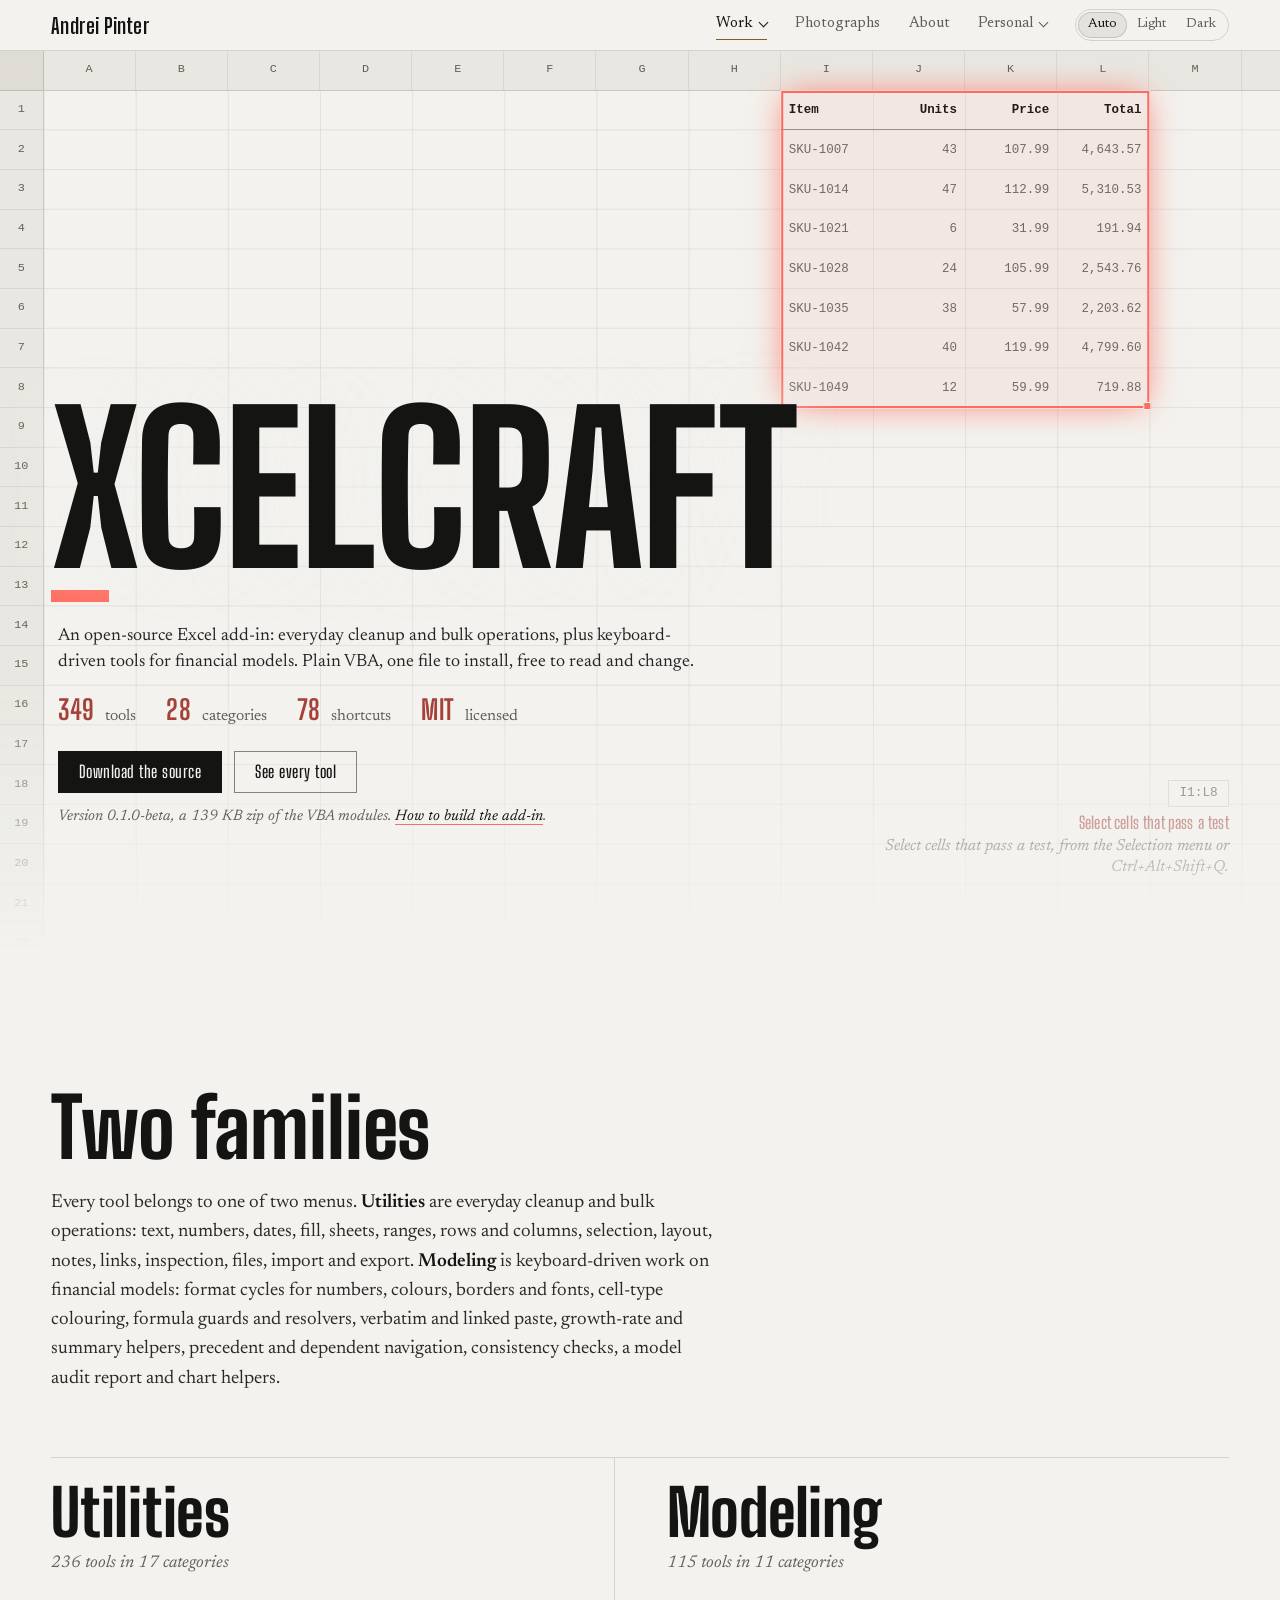
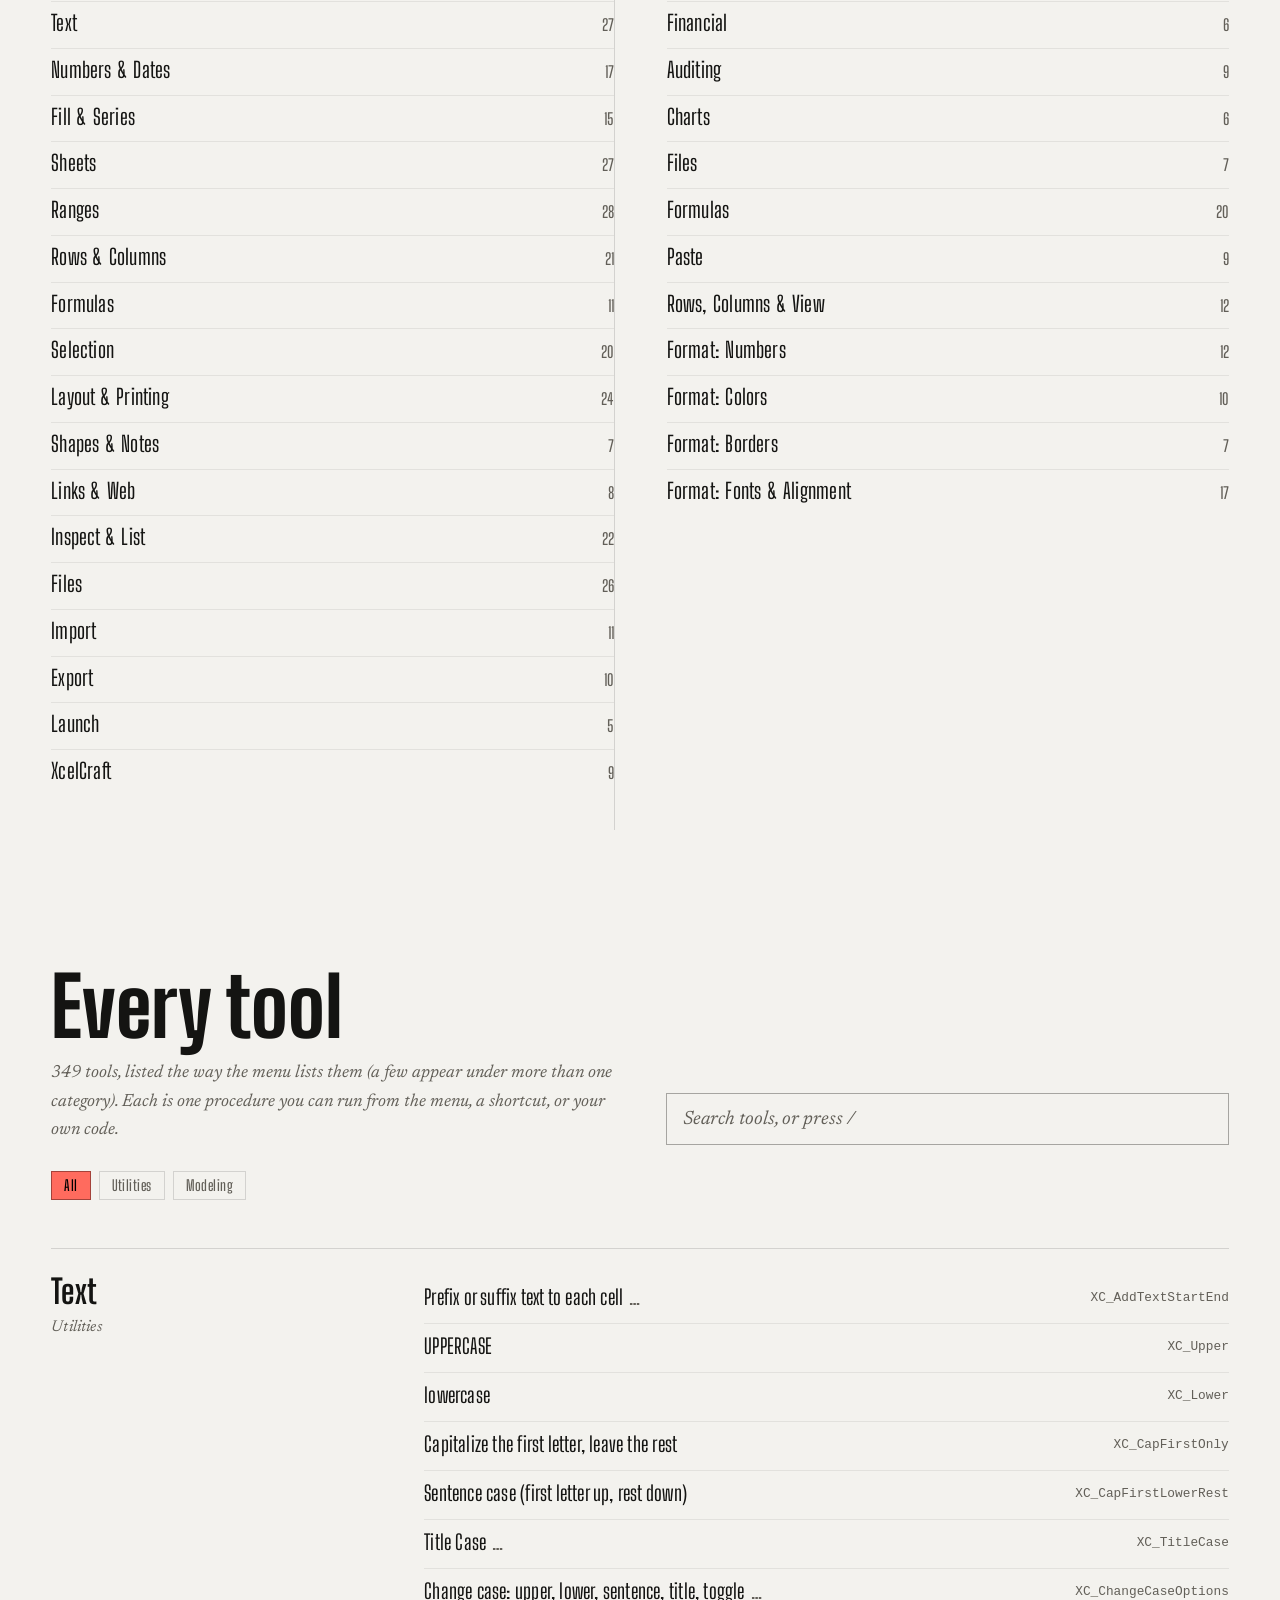
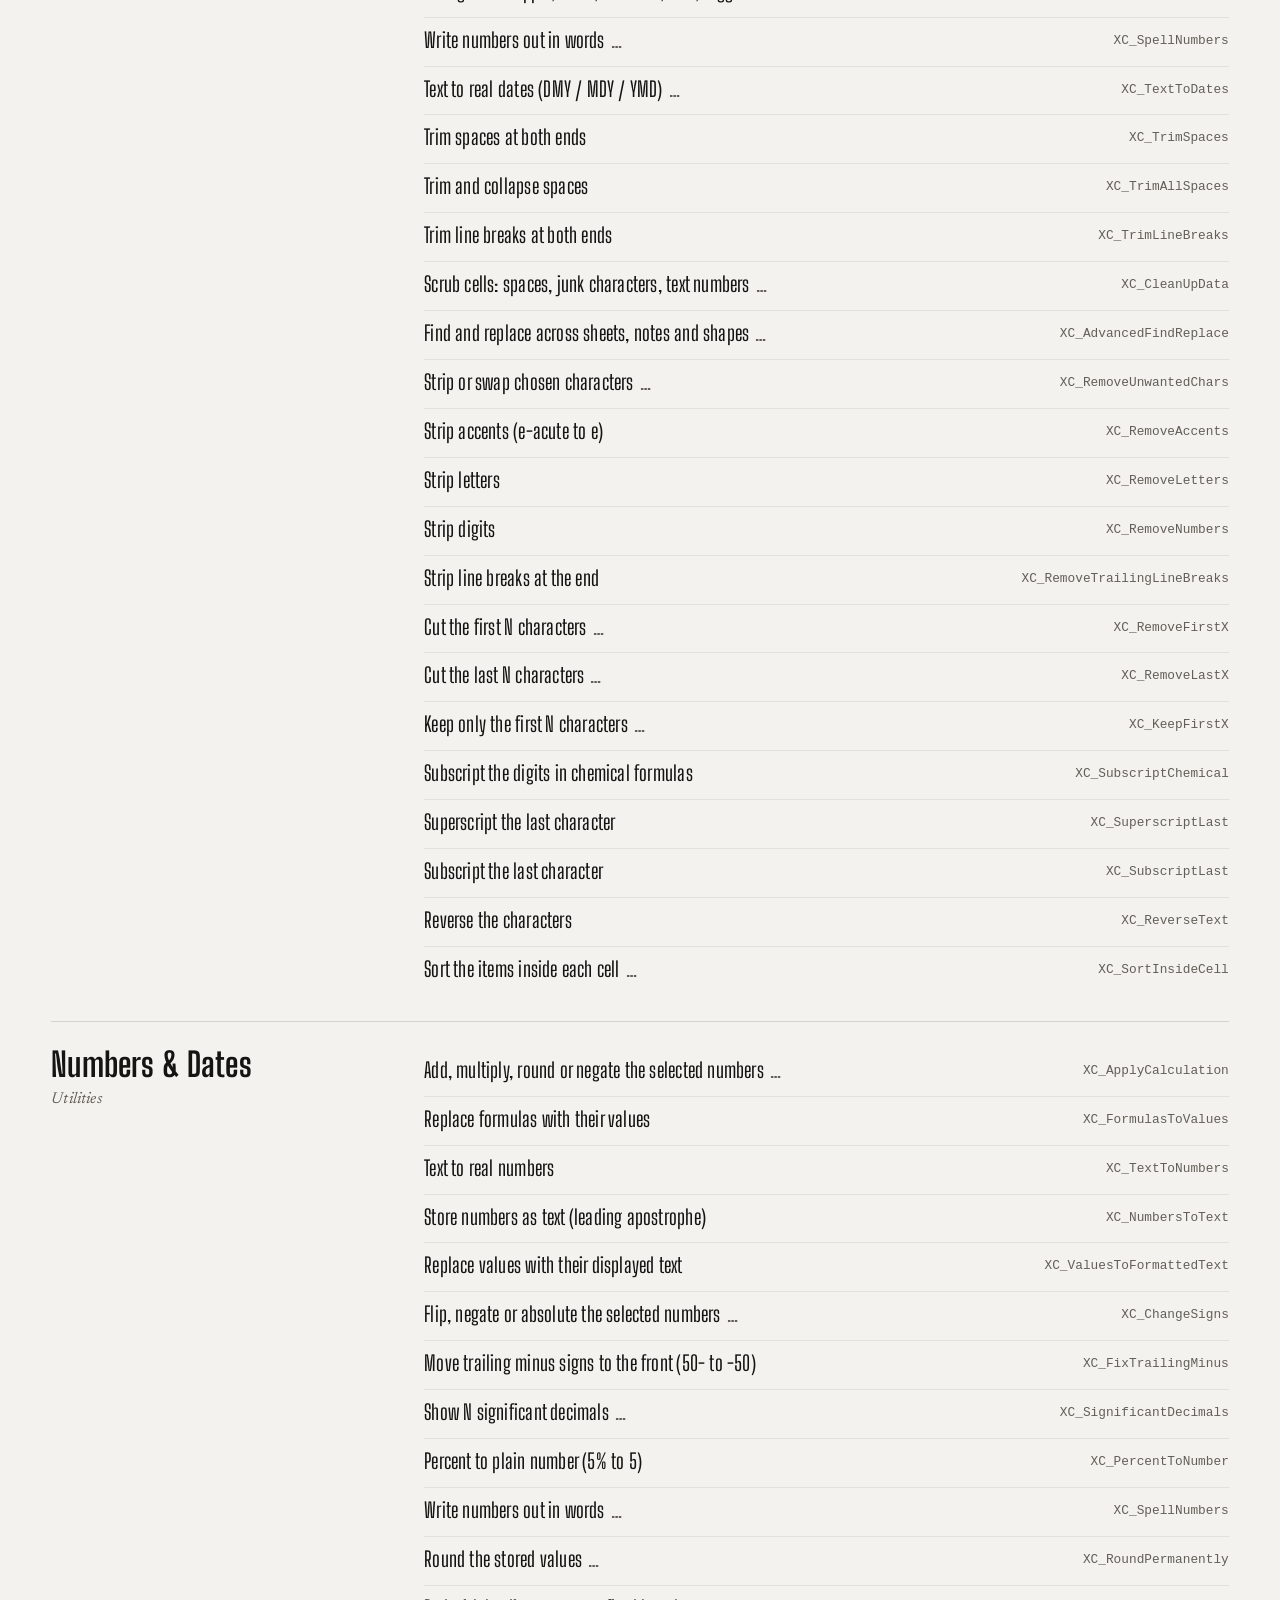
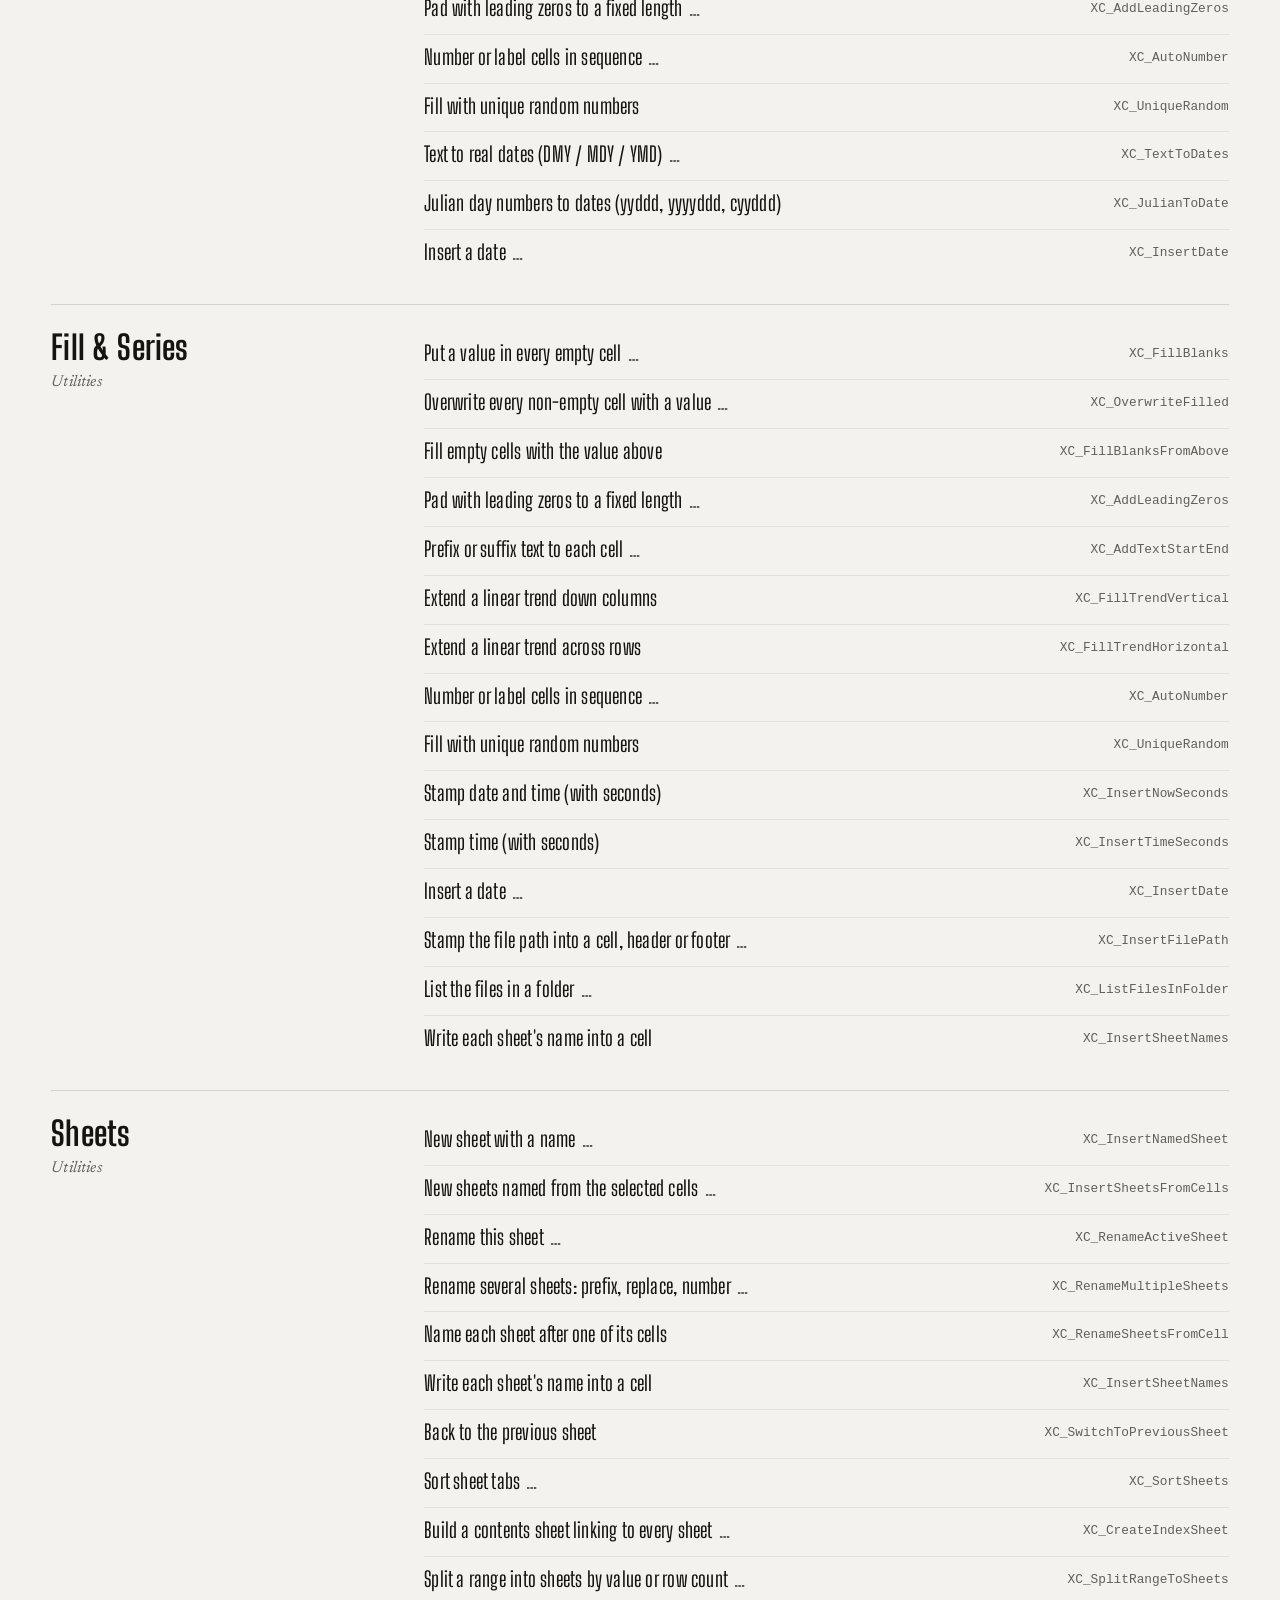
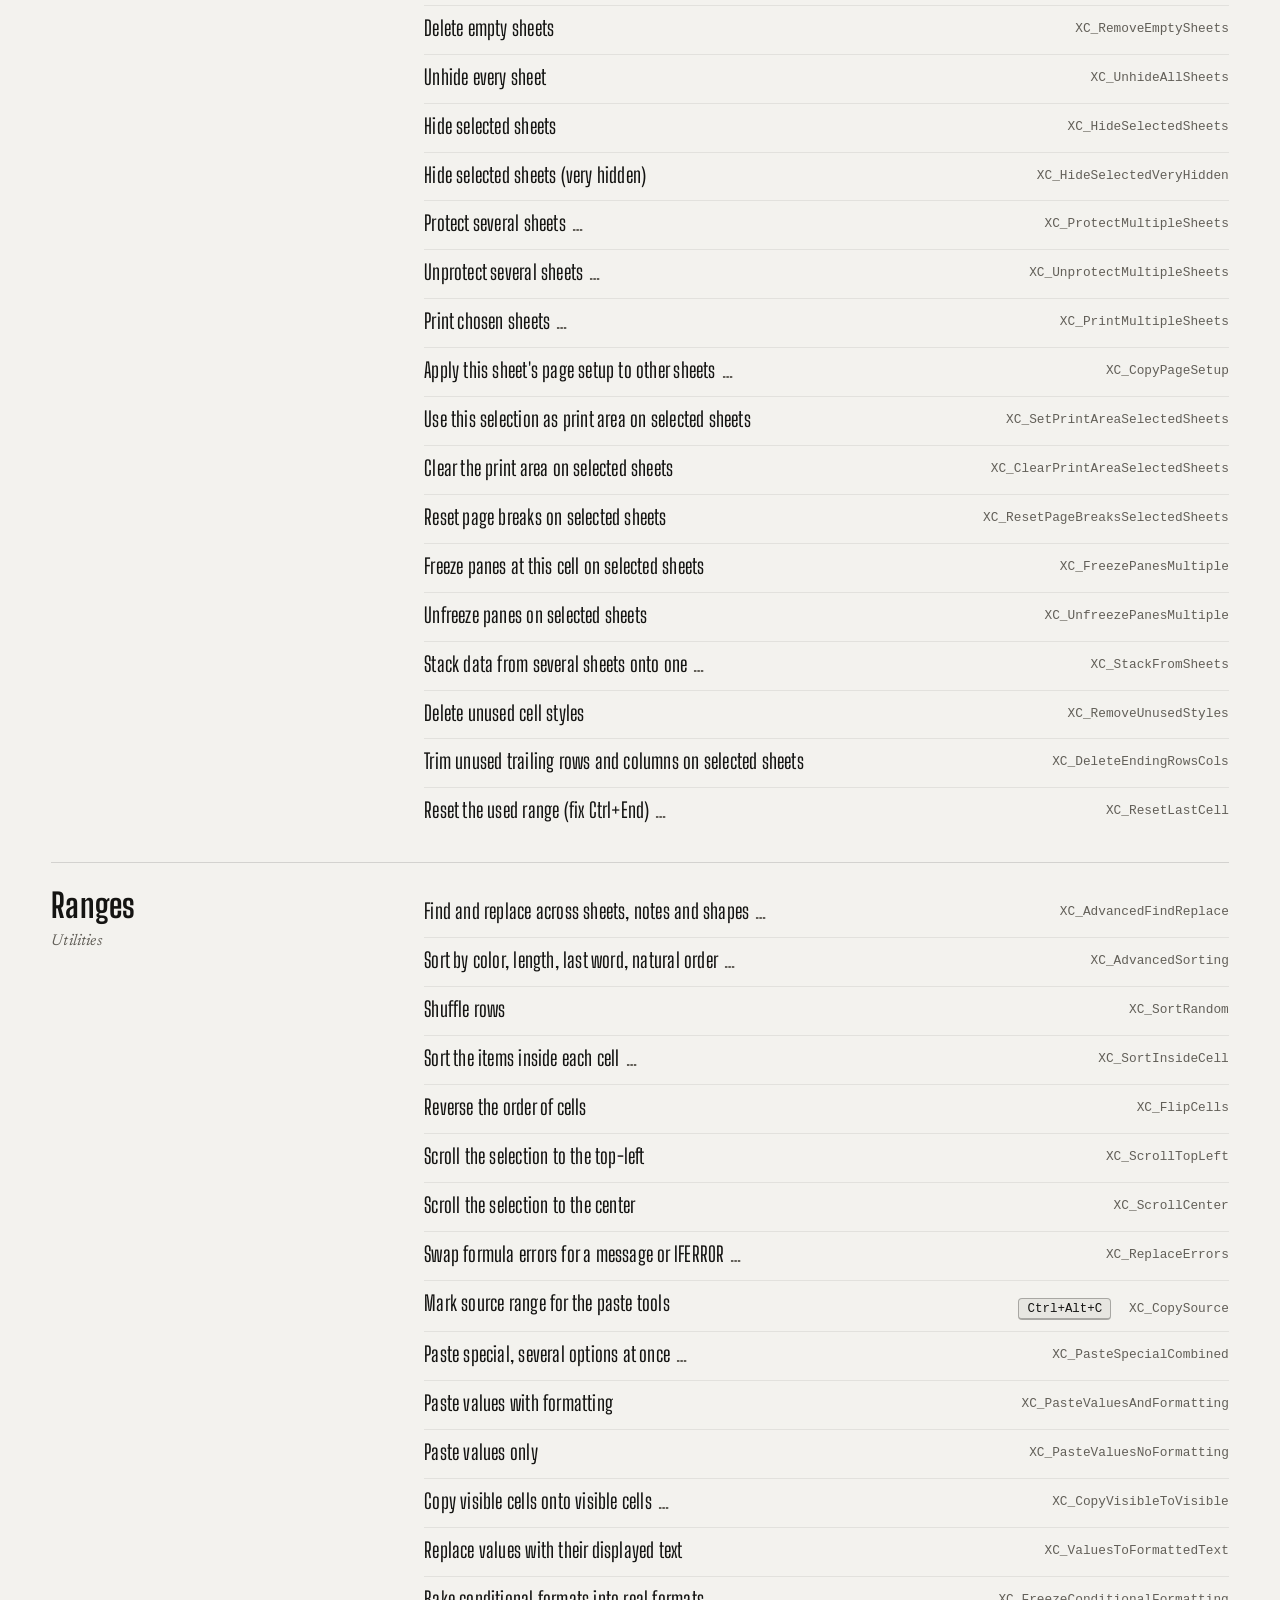
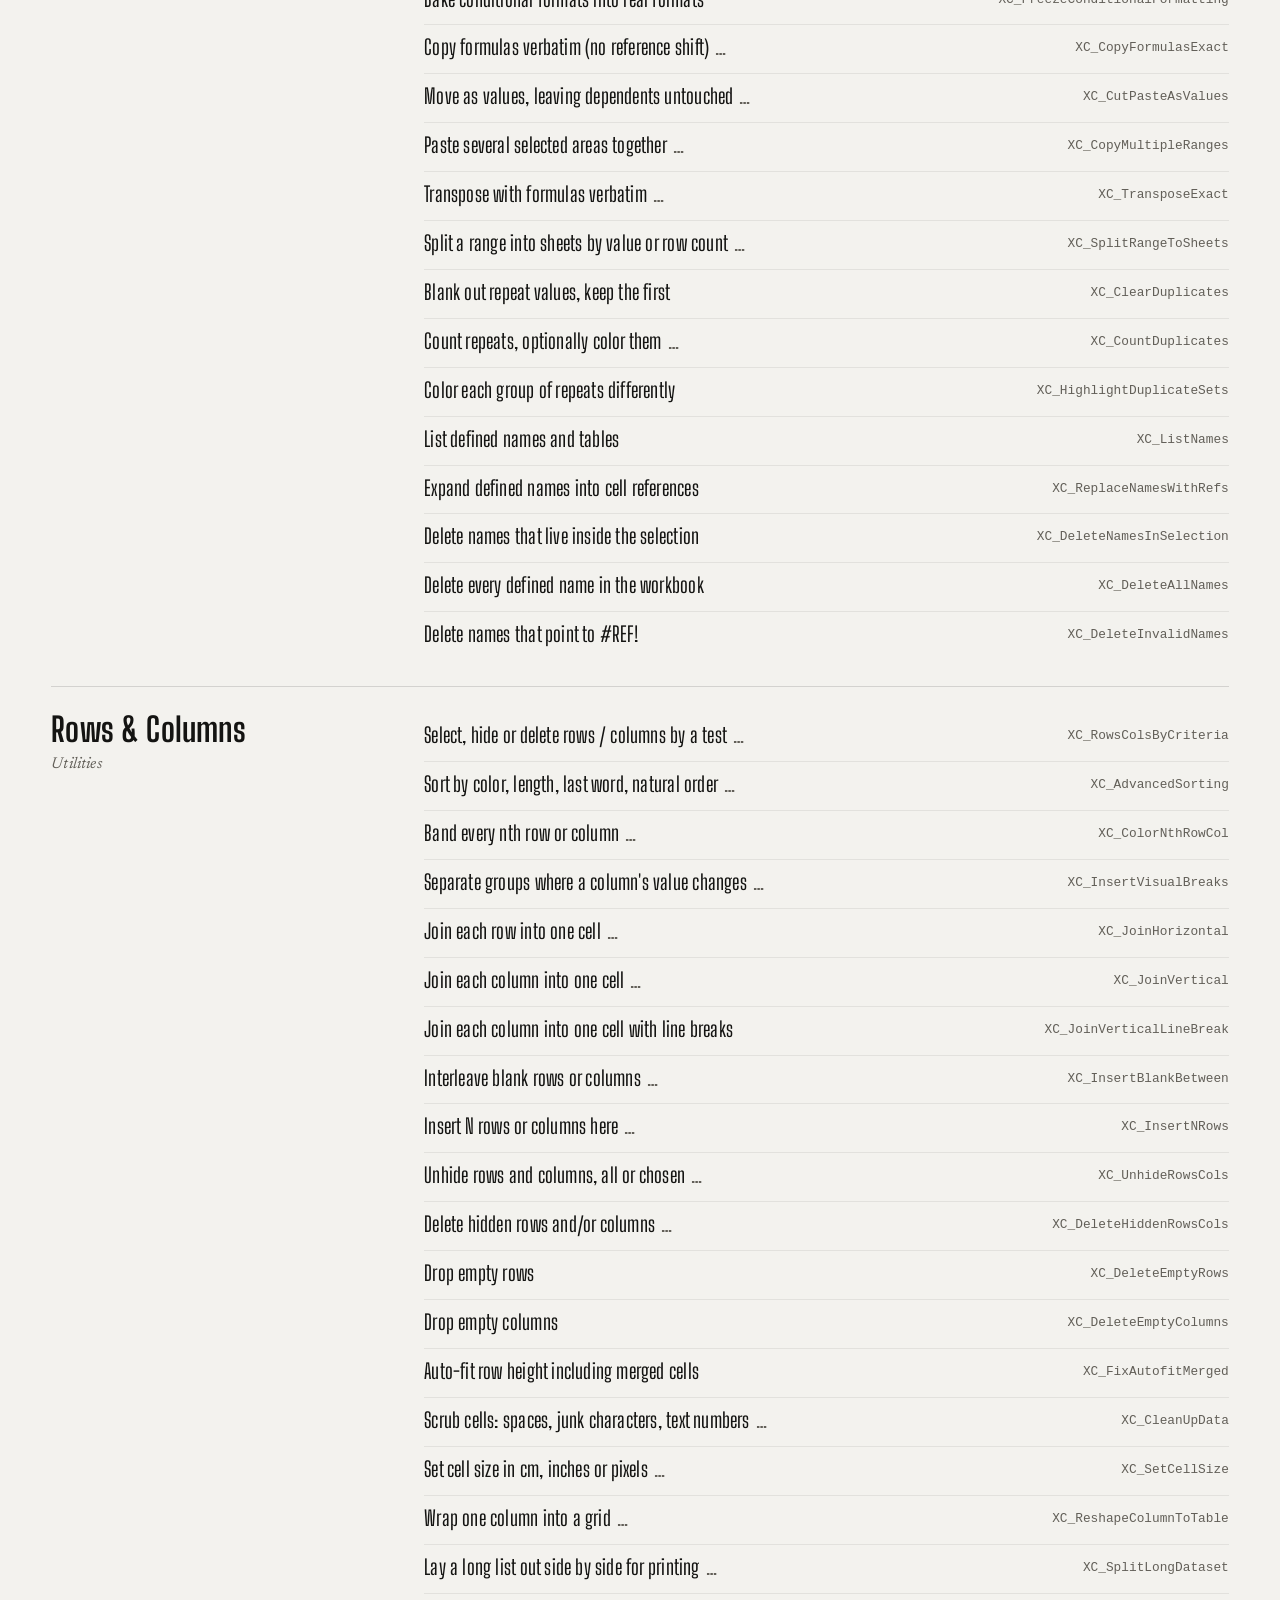
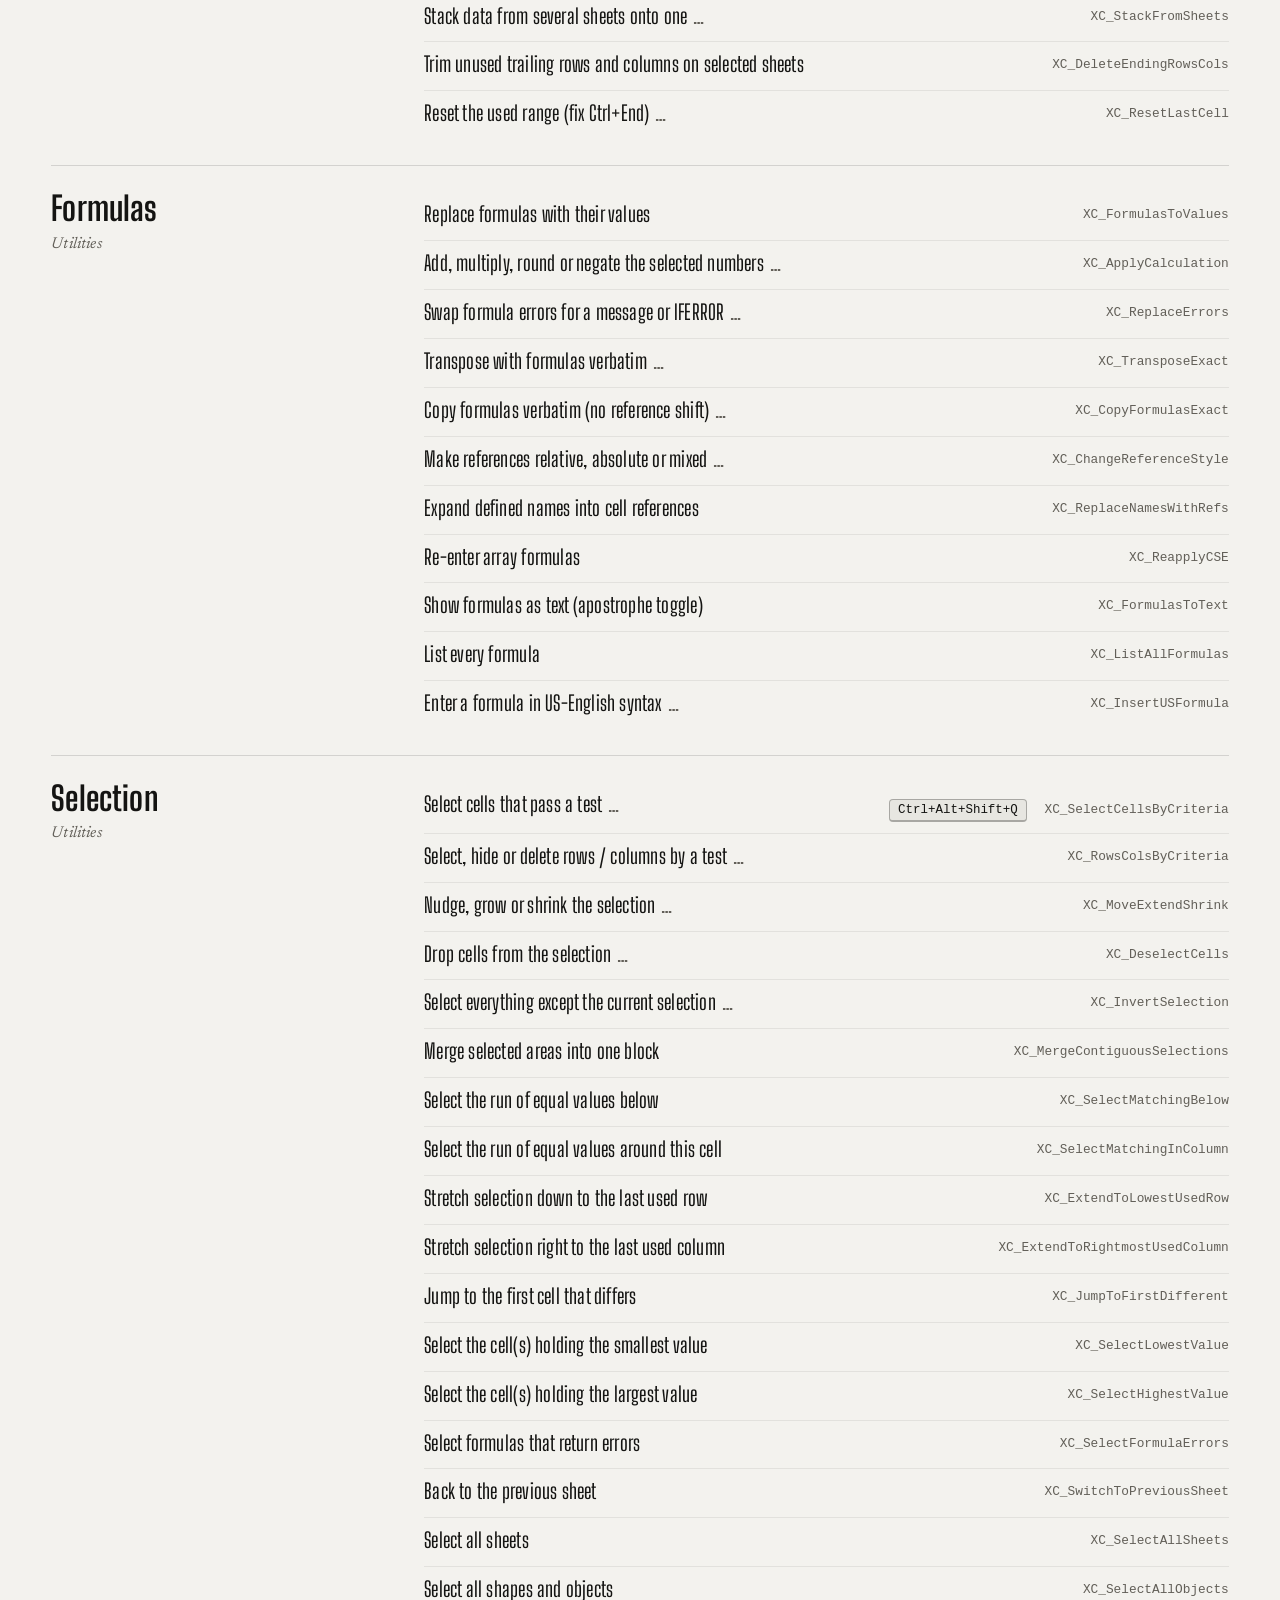
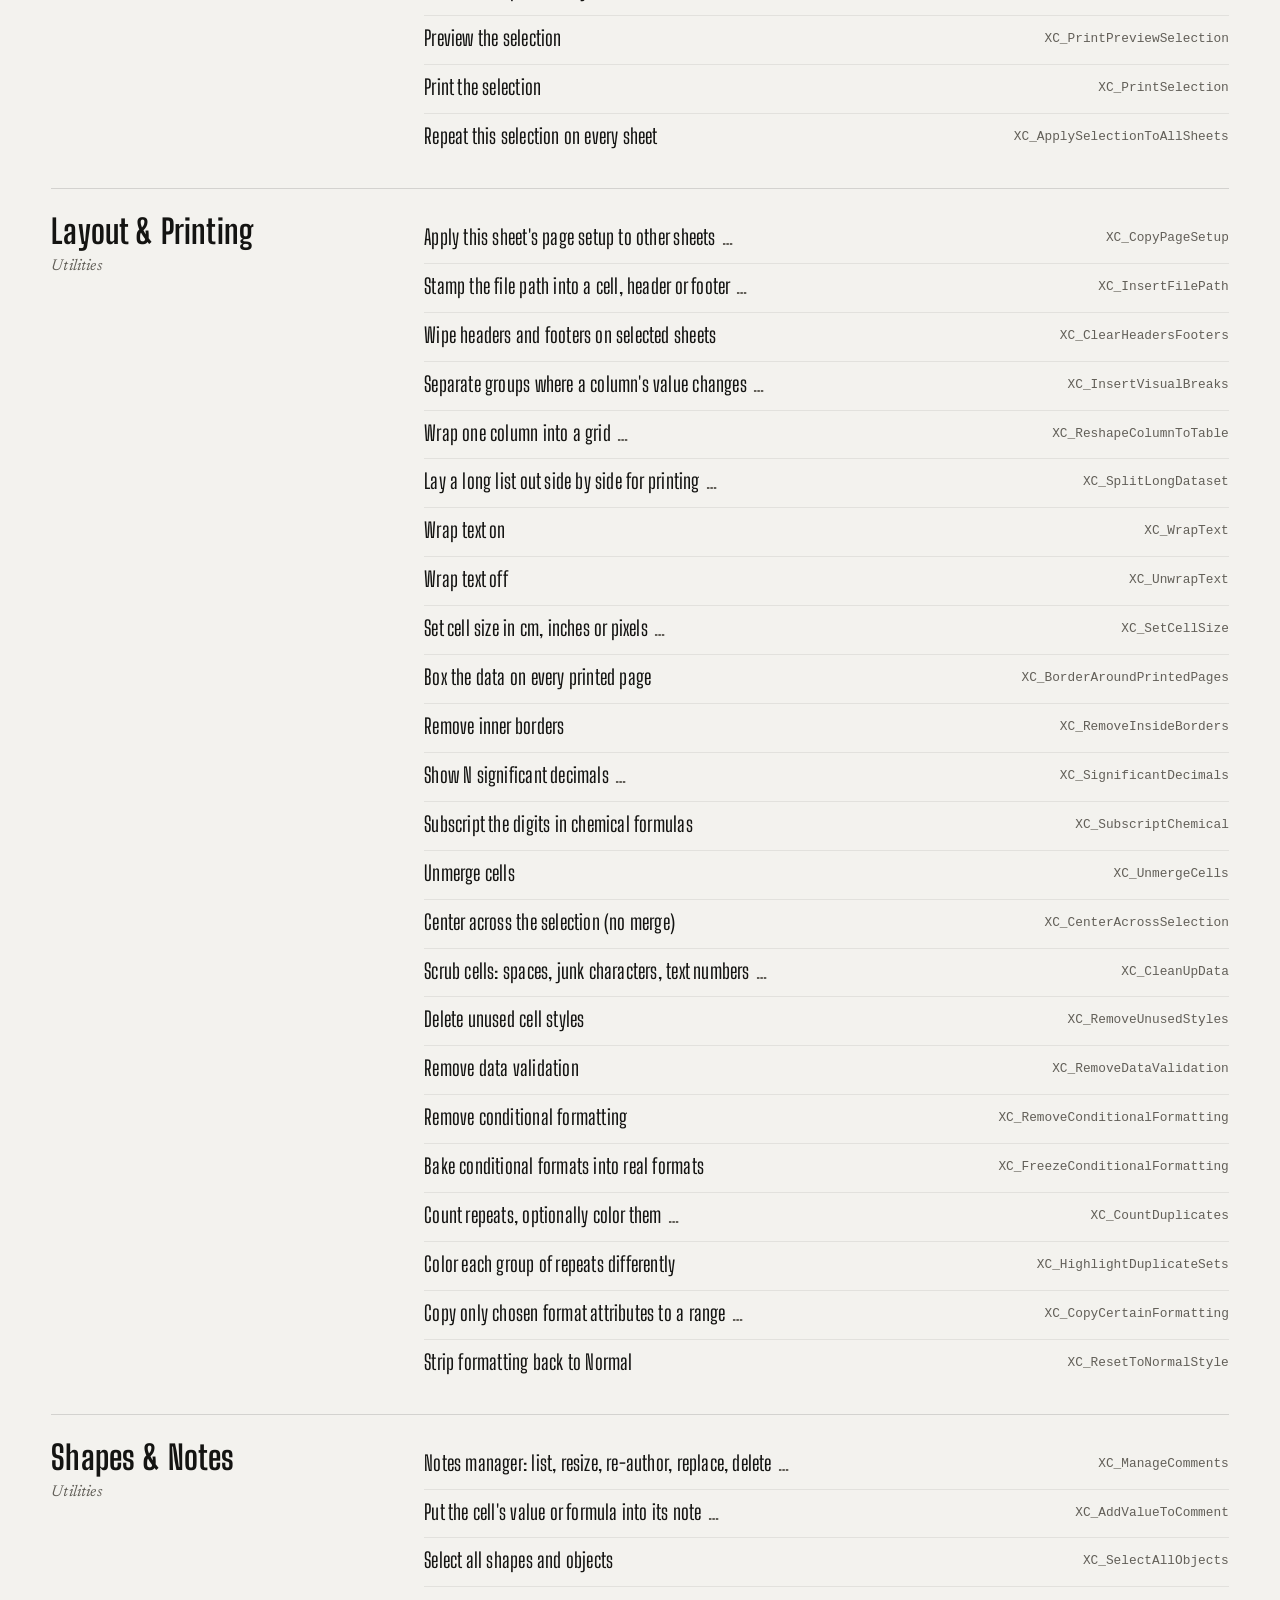
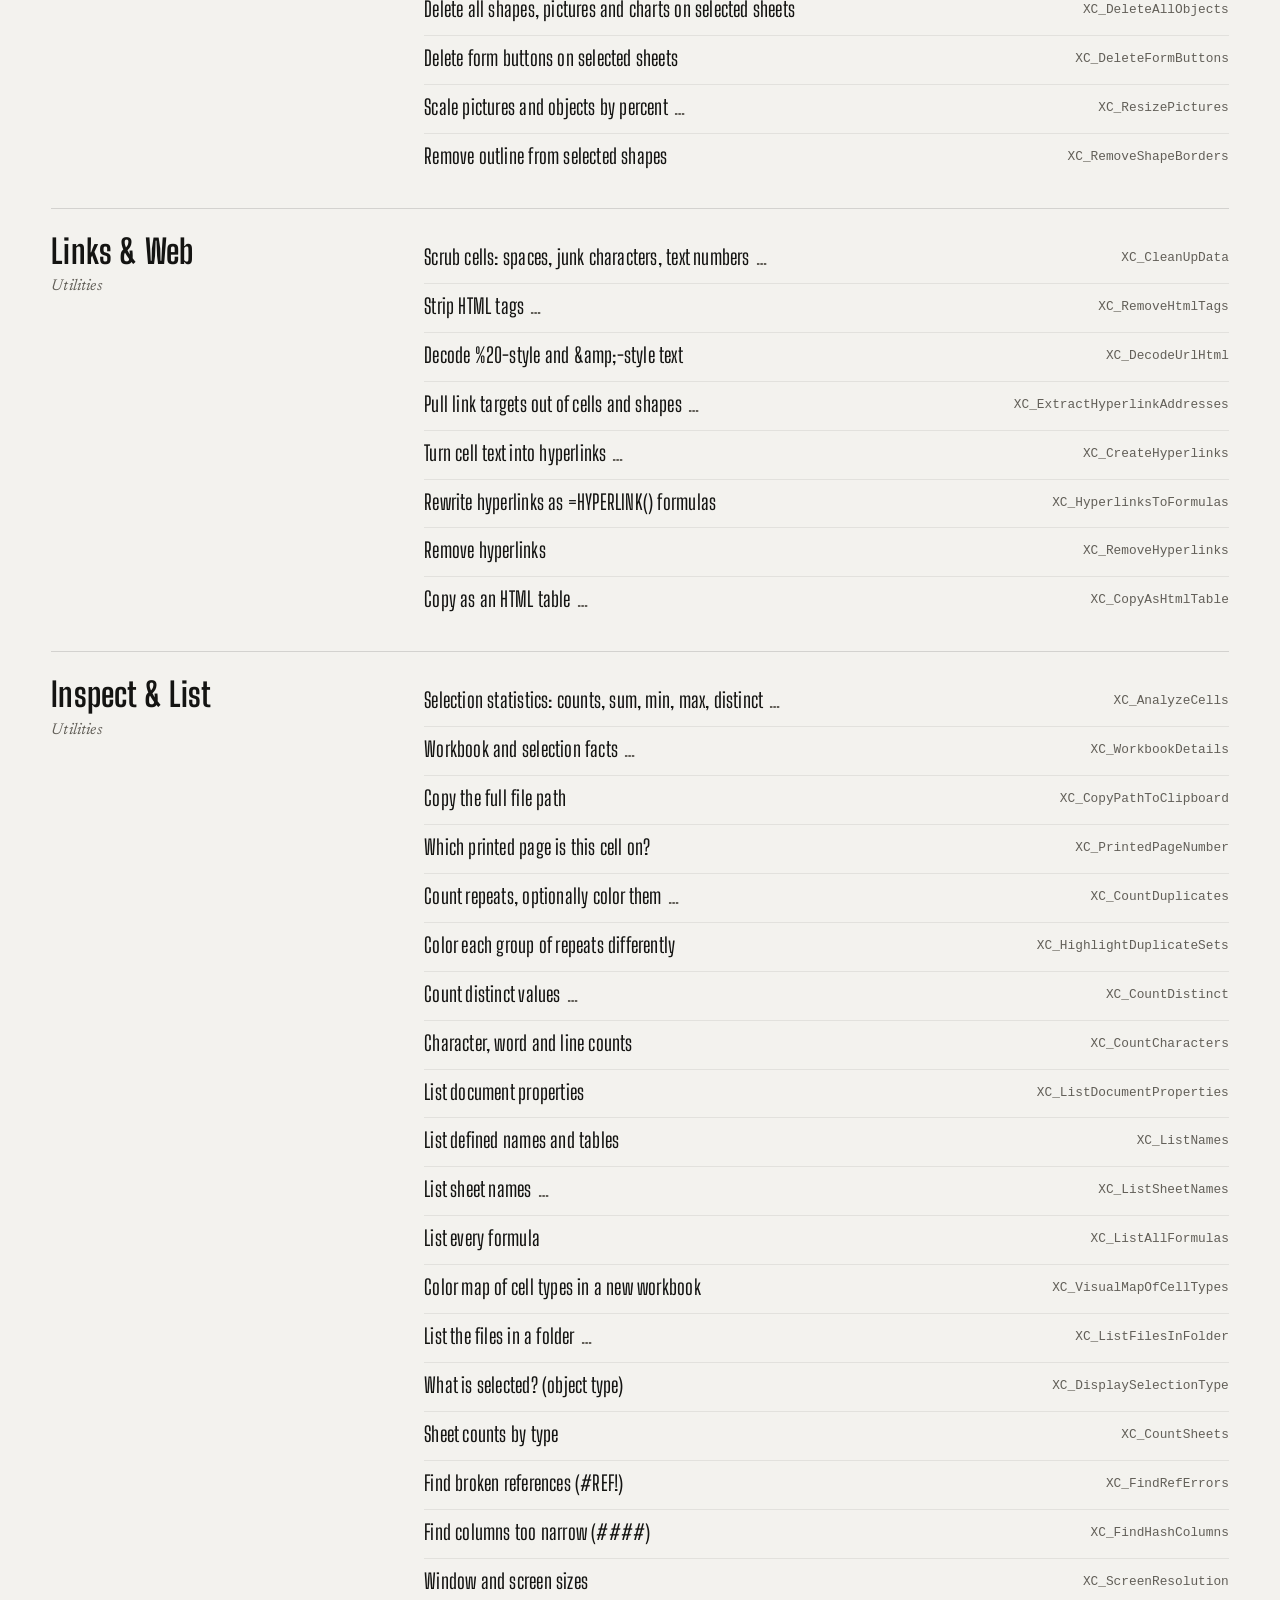
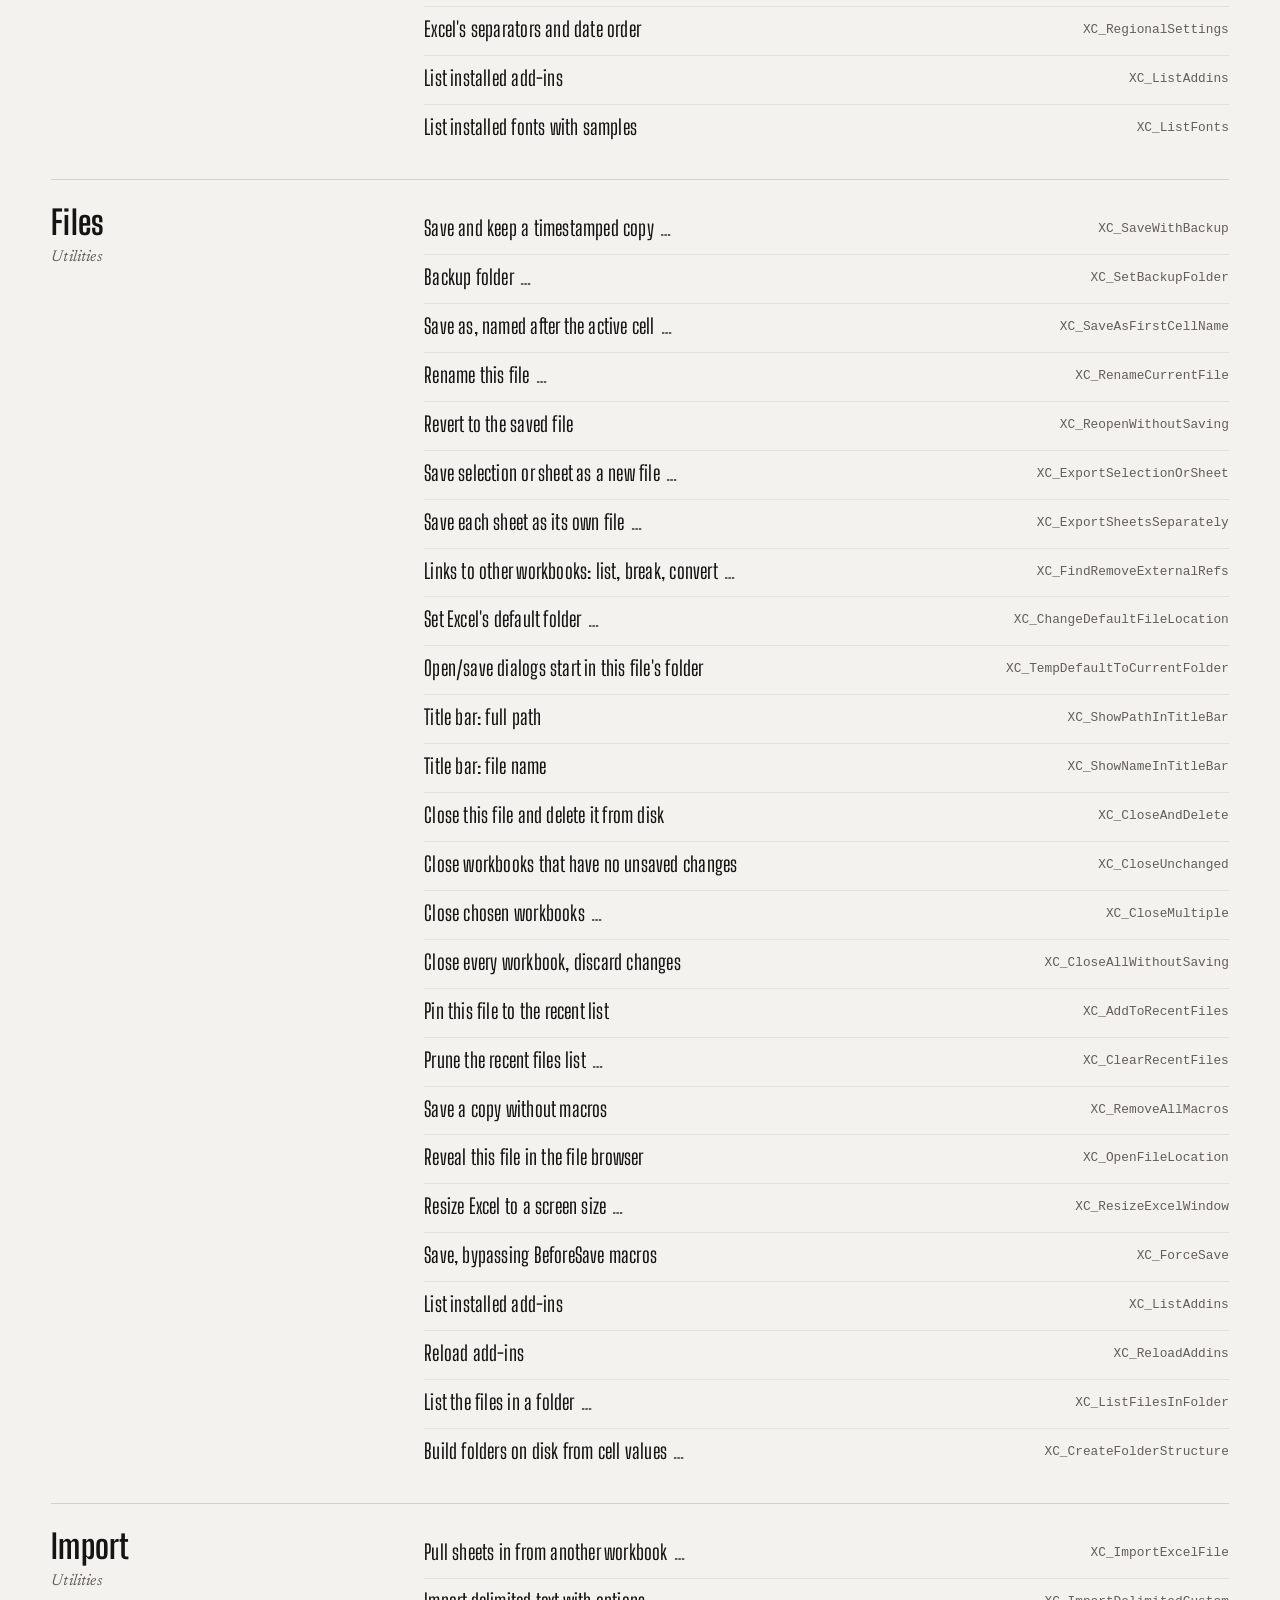
==== commit 38257075: "Work menu: new project notes Co-Authored-By: Claude Opus 5.5 <noreply@anthropic.com> Claude-Session:" ====
--- a/index.html
+++ b/index.html
@@ -43,7 +43,7 @@
 <body>
 <a class="skip" href="#catalog">Skip to the catalog</a>
 <!-- sitebar:start (generated by homepage/tools/sitebar/build_sitebar.py; edit it there and re-run) -->
-<style>@font-face{font-family:"APBar Display";src:url([data-uri]) format("woff2");font-weight:700;font-display:swap}@font-face{font-family:"APBar Serif";src:url([data-uri]) format("woff2");font-weight:400;font-display:swap}.apbar{--apbar-bg:var(--apbar-bg-dark,#000);--apbar-ink:#eeece6;--apbar-dim:rgba(238,236,230,.74);--apbar-line:rgba(238,236,230,.13);--apbar-accent:#e0c285;
+<style>@font-face{font-family:"APBar Display";src:url([data-uri]) format("woff2");font-weight:700;font-display:swap}@font-face{font-family:"APBar Serif";src:url([data-uri]) format("woff2");font-weight:400;font-display:swap}.apbar{--apbar-bg:var(--apbar-bg-dark,#000);--apbar-ink:#eeece6;--apbar-dim:rgba(238,236,230,.74);--apbar-line:rgba(238,236,230,.13);--apbar-accent:#e0c285;
  --apbar-pop:#0d0d0c;--apbar-hover:rgba(238,236,230,.08);--apbar-glass:rgba(0,0,0,.86);--apbar-shadow:rgba(0,0,0,.55);
  position:relative;z-index:1000;display:flex;align-items:center;justify-content:space-between;gap:16px;box-sizing:border-box;width:100%;
  margin:0;padding:9px clamp(16px,4vw,56px);background:var(--apbar-bg);color:var(--apbar-ink);border:0;border-bottom:1px solid var(--apbar-line);
@@ -118,9 +118,9 @@
 @media (prefers-reduced-motion:reduce){.apbar.apbar *,.apbar{transition:none!important}}</style>
 <div class="apbar apbar--static" role="navigation" aria-label="Site">
   <div class="apbar-left"><a class="apbar-home" href="https://andreipinter.com/">Andrei Pinter</a></div>
-  <div class="apbar-right"><div class="apbar-nav"><details class="apbar-dd apbar-work"><summary class="apbar-link is-current">Work</summary><div class="apbar-pop"><a class="apbar-proj" href="https://pulse.andreipinter.com/">PulseNews<small>Markets and news, terminal-style</small></a><a class="apbar-proj" href="https://supplychain.andreipinter.com/">Supply chain tools<small>Planning, capacity and scheduling models</small></a><a class="apbar-proj" href="https://excel.andreipinter.com/">Hands Off the Mouse<small>Excel shortcuts for investment banking</small></a><a class="apbar-proj" href="https://tv.andreipinter.com/">The Physics of the Picture<small>A field guide to TV display technology</small></a><a class="apbar-proj" href="https://andreipinter.com/pricing/">Pricing Workbench<small>A pricing tool, in private development</small></a><a class="apbar-proj" href="https://apps.andreipinter.com/sift/">Sift<small>Duplicate photos, found and explained</small></a><a class="apbar-all" href="https://andreipinter.com/#work">All work</a></div></details><a class="apbar-link" href="https://photography.andreipinter.com/">Photographs</a><a class="apbar-link" href="https://aboutme.andreipinter.com/">About</a><details class="apbar-dd"><summary class="apbar-link">Personal</summary><div class="apbar-pop"><a href="https://apjmwed.andreipinter.com/">Wedding<small>Ji Eun &amp; Andrei, April 19, 2024</small></a></div></details></div>
+  <div class="apbar-right"><div class="apbar-nav"><details class="apbar-dd apbar-work"><summary class="apbar-link is-current">Work</summary><div class="apbar-pop"><a class="apbar-proj" href="https://pulse.andreipinter.com/">PulseNews<small>My personal markets and news dashboard</small></a><a class="apbar-proj" href="https://supplychain.andreipinter.com/">Supply chain tools<small>Planning, capacity and scheduling models</small></a><a class="apbar-proj" href="https://excel.andreipinter.com/">Hands Off the Mouse<small>Excel shortcuts for investment banking</small></a><a class="apbar-proj" href="https://tv.andreipinter.com/">The Physics of the Picture<small>A field guide to TV display technology</small></a><a class="apbar-proj" href="https://andreipinter.com/pricing/">Pricing Workbench<small>An example pricing analysis on invented sales</small></a><a class="apbar-proj" href="https://apps.andreipinter.com/sift/">Sift<small>Duplicate photos, found and explained</small></a><a class="apbar-all" href="https://andreipinter.com/#work">All work</a></div></details><a class="apbar-link" href="https://photography.andreipinter.com/">Photographs</a><a class="apbar-link" href="https://aboutme.andreipinter.com/">About</a><details class="apbar-dd"><summary class="apbar-link">Personal</summary><div class="apbar-pop"><a href="https://apjmwed.andreipinter.com/">Wedding<small>Ji Eun &amp; Andrei, April 19, 2024</small></a></div></details></div>
   <div class="apbar-theme" role="group" aria-label="Color theme"><button type="button" data-ap-theme="auto" aria-pressed="false" title="Match this device"><svg viewBox="0 0 16 16" aria-hidden="true"><circle cx="8" cy="8" r="6.25" fill="none" stroke="currentColor" stroke-width="1.5"/><path d="M8 1.75a6.25 6.25 0 0 1 0 12.5z" fill="currentColor"/></svg><span>Auto</span></button><button type="button" data-ap-theme="light" aria-pressed="false" title="Light"><svg viewBox="0 0 16 16" aria-hidden="true"><circle cx="8" cy="8" r="3" fill="currentColor"/><path d="M8 1v2M8 13v2M1 8h2M13 8h2M3.05 3.05l1.4 1.4M11.55 11.55l1.4 1.4M3.05 12.95l1.4-1.4M11.55 4.45l1.4-1.4" stroke="currentColor" stroke-width="1.5" stroke-linecap="round"/></svg><span>Light</span></button><button type="button" data-ap-theme="dark" aria-pressed="false" title="Dark"><svg viewBox="0 0 16 16" aria-hidden="true"><path d="M13.6 10.4A6 6 0 0 1 5.6 2.4a6 6 0 1 0 8 8z" fill="currentColor"/></svg><span>Dark</span></button></div>
-  <details class="apbar-menu"><summary class="apbar-link">Menu</summary><div class="apbar-pop"><p class="apbar-group">Work</p><a class="apbar-proj" href="https://pulse.andreipinter.com/">PulseNews<small>Markets and news, terminal-style</small></a><a class="apbar-proj" href="https://supplychain.andreipinter.com/">Supply chain tools<small>Planning, capacity and scheduling models</small></a><a class="apbar-proj" href="https://excel.andreipinter.com/">Hands Off the Mouse<small>Excel shortcuts for investment banking</small></a><a class="apbar-proj" href="https://tv.andreipinter.com/">The Physics of the Picture<small>A field guide to TV display technology</small></a><a class="apbar-proj" href="https://andreipinter.com/pricing/">Pricing Workbench<small>A pricing tool, in private development</small></a><a class="apbar-proj" href="https://apps.andreipinter.com/sift/">Sift<small>Duplicate photos, found and explained</small></a><a class="apbar-all" href="https://andreipinter.com/#work">All work</a><hr class="apbar-sep"><a href="https://photography.andreipinter.com/">Photographs</a><a href="https://aboutme.andreipinter.com/">About</a><p class="apbar-group">Personal</p><a href="https://apjmwed.andreipinter.com/">Wedding<small>Ji Eun &amp; Andrei, April 19, 2024</small></a></div></details></div>
+  <details class="apbar-menu"><summary class="apbar-link">Menu</summary><div class="apbar-pop"><p class="apbar-group">Work</p><a class="apbar-proj" href="https://pulse.andreipinter.com/">PulseNews<small>My personal markets and news dashboard</small></a><a class="apbar-proj" href="https://supplychain.andreipinter.com/">Supply chain tools<small>Planning, capacity and scheduling models</small></a><a class="apbar-proj" href="https://excel.andreipinter.com/">Hands Off the Mouse<small>Excel shortcuts for investment banking</small></a><a class="apbar-proj" href="https://tv.andreipinter.com/">The Physics of the Picture<small>A field guide to TV display technology</small></a><a class="apbar-proj" href="https://andreipinter.com/pricing/">Pricing Workbench<small>An example pricing analysis on invented sales</small></a><a class="apbar-proj" href="https://apps.andreipinter.com/sift/">Sift<small>Duplicate photos, found and explained</small></a><a class="apbar-all" href="https://andreipinter.com/#work">All work</a><hr class="apbar-sep"><a href="https://photography.andreipinter.com/">Photographs</a><a href="https://aboutme.andreipinter.com/">About</a><p class="apbar-group">Personal</p><a href="https://apjmwed.andreipinter.com/">Wedding<small>Ji Eun &amp; Andrei, April 19, 2024</small></a></div></details></div>
 </div>
 <script>(function(){var d=document.querySelectorAll(".apbar details");function c(x){for(var i=0;i<d.length;i++)if(d[i]!==x)d[i].removeAttribute("open")}
 for(var i=0;i<d.length;i++)d[i].addEventListener("toggle",function(){if(this.open)c(this)});
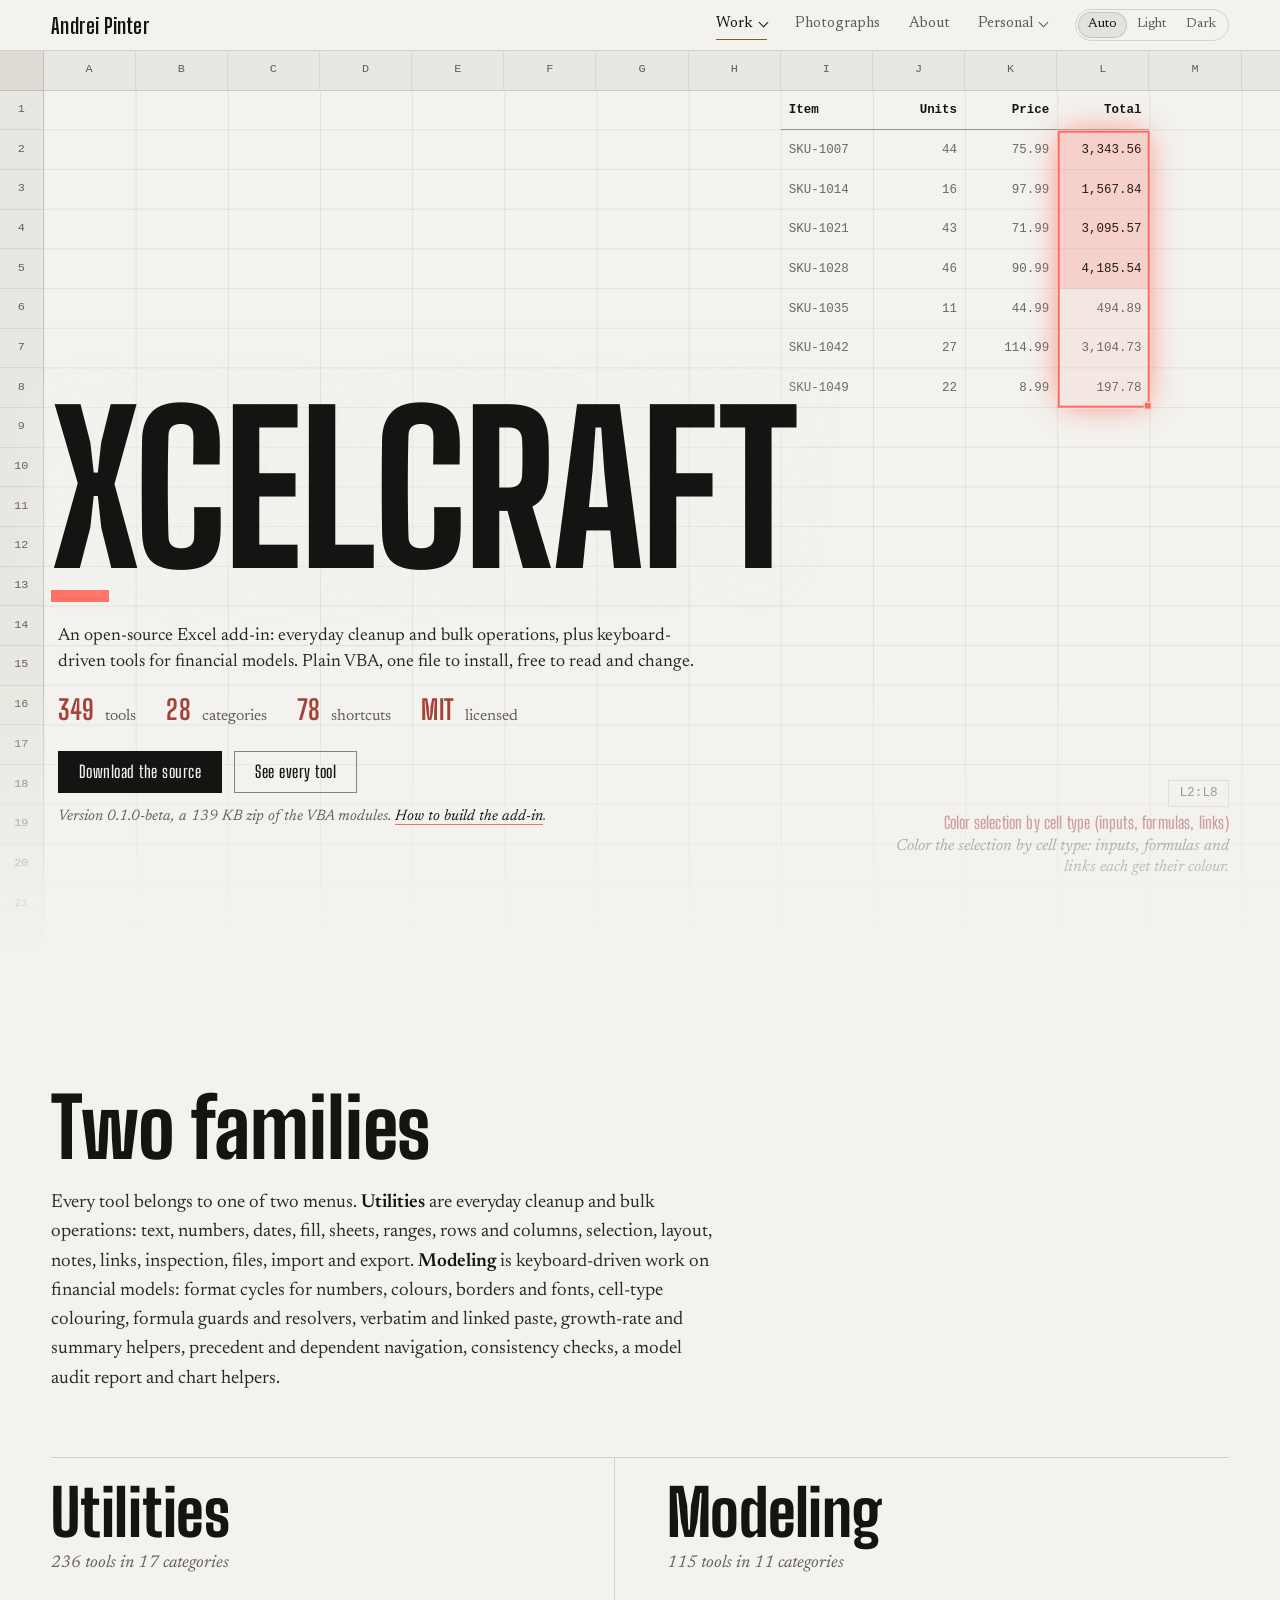
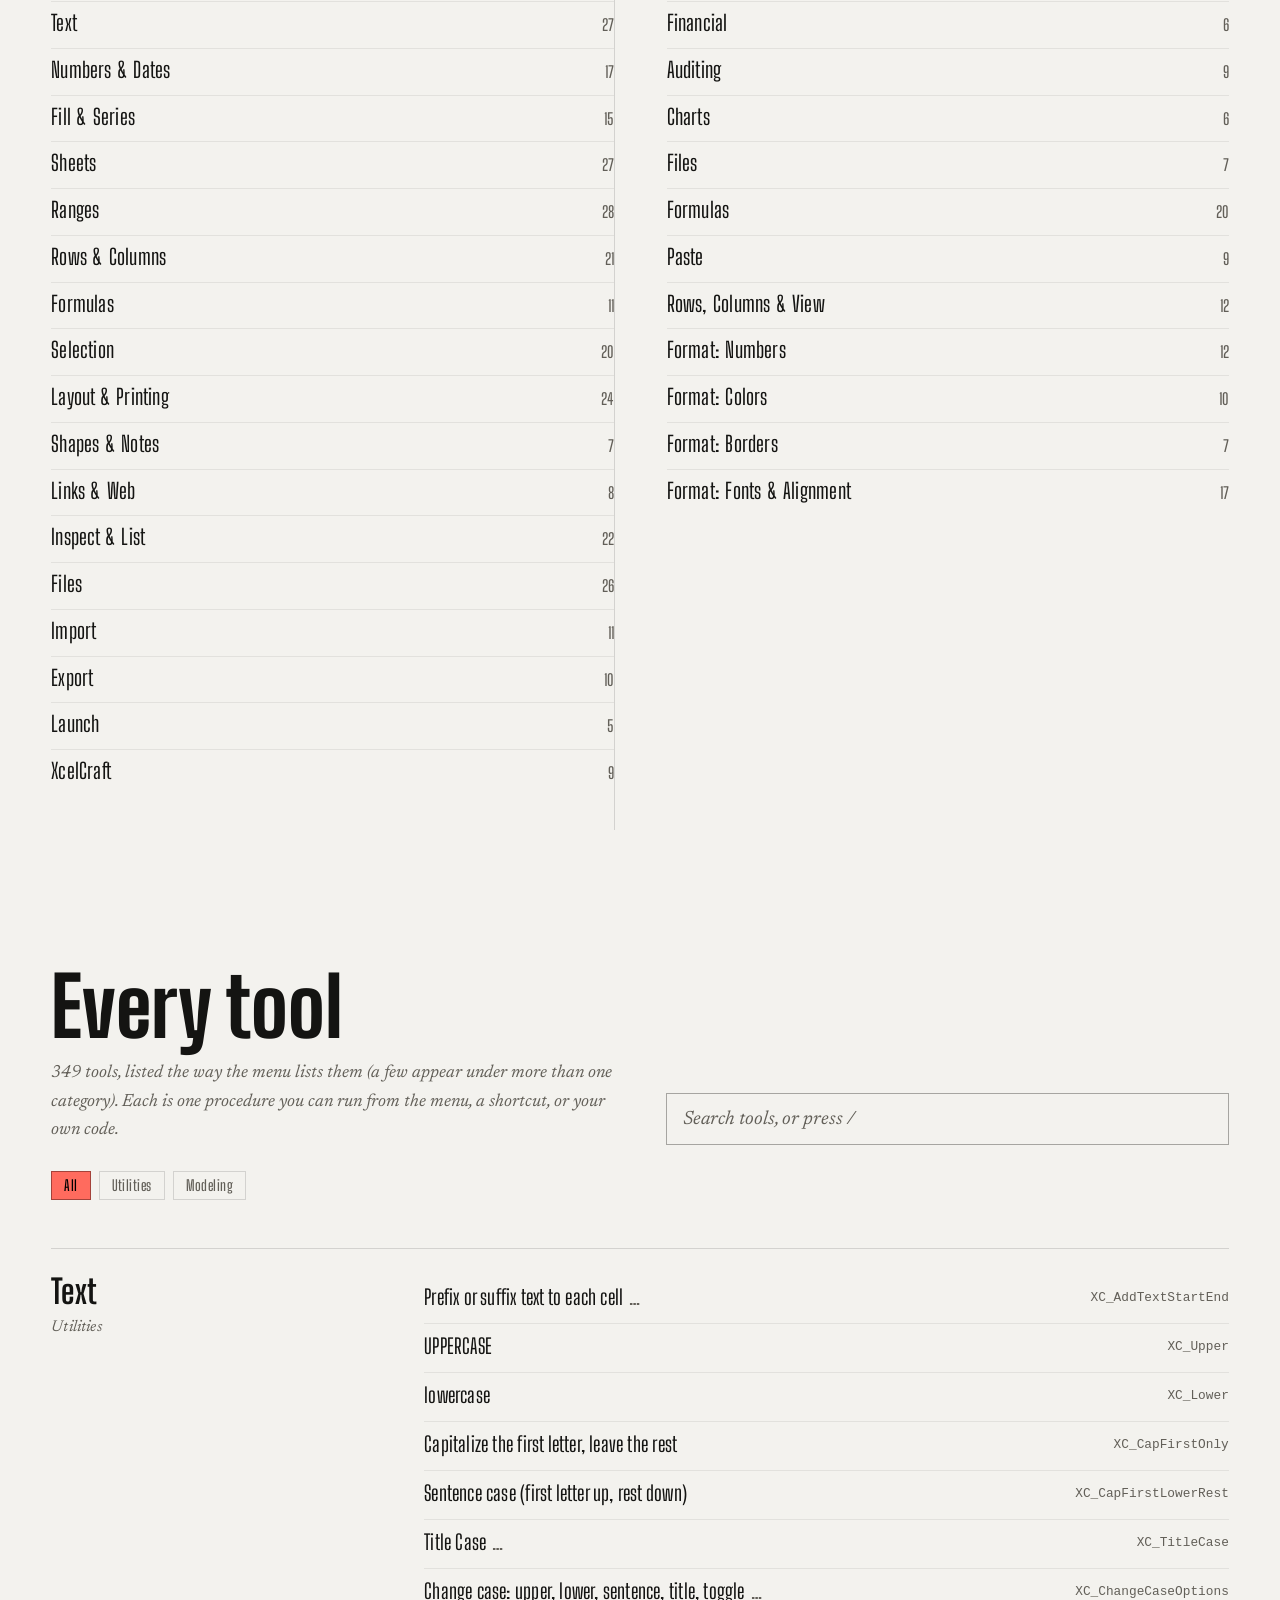
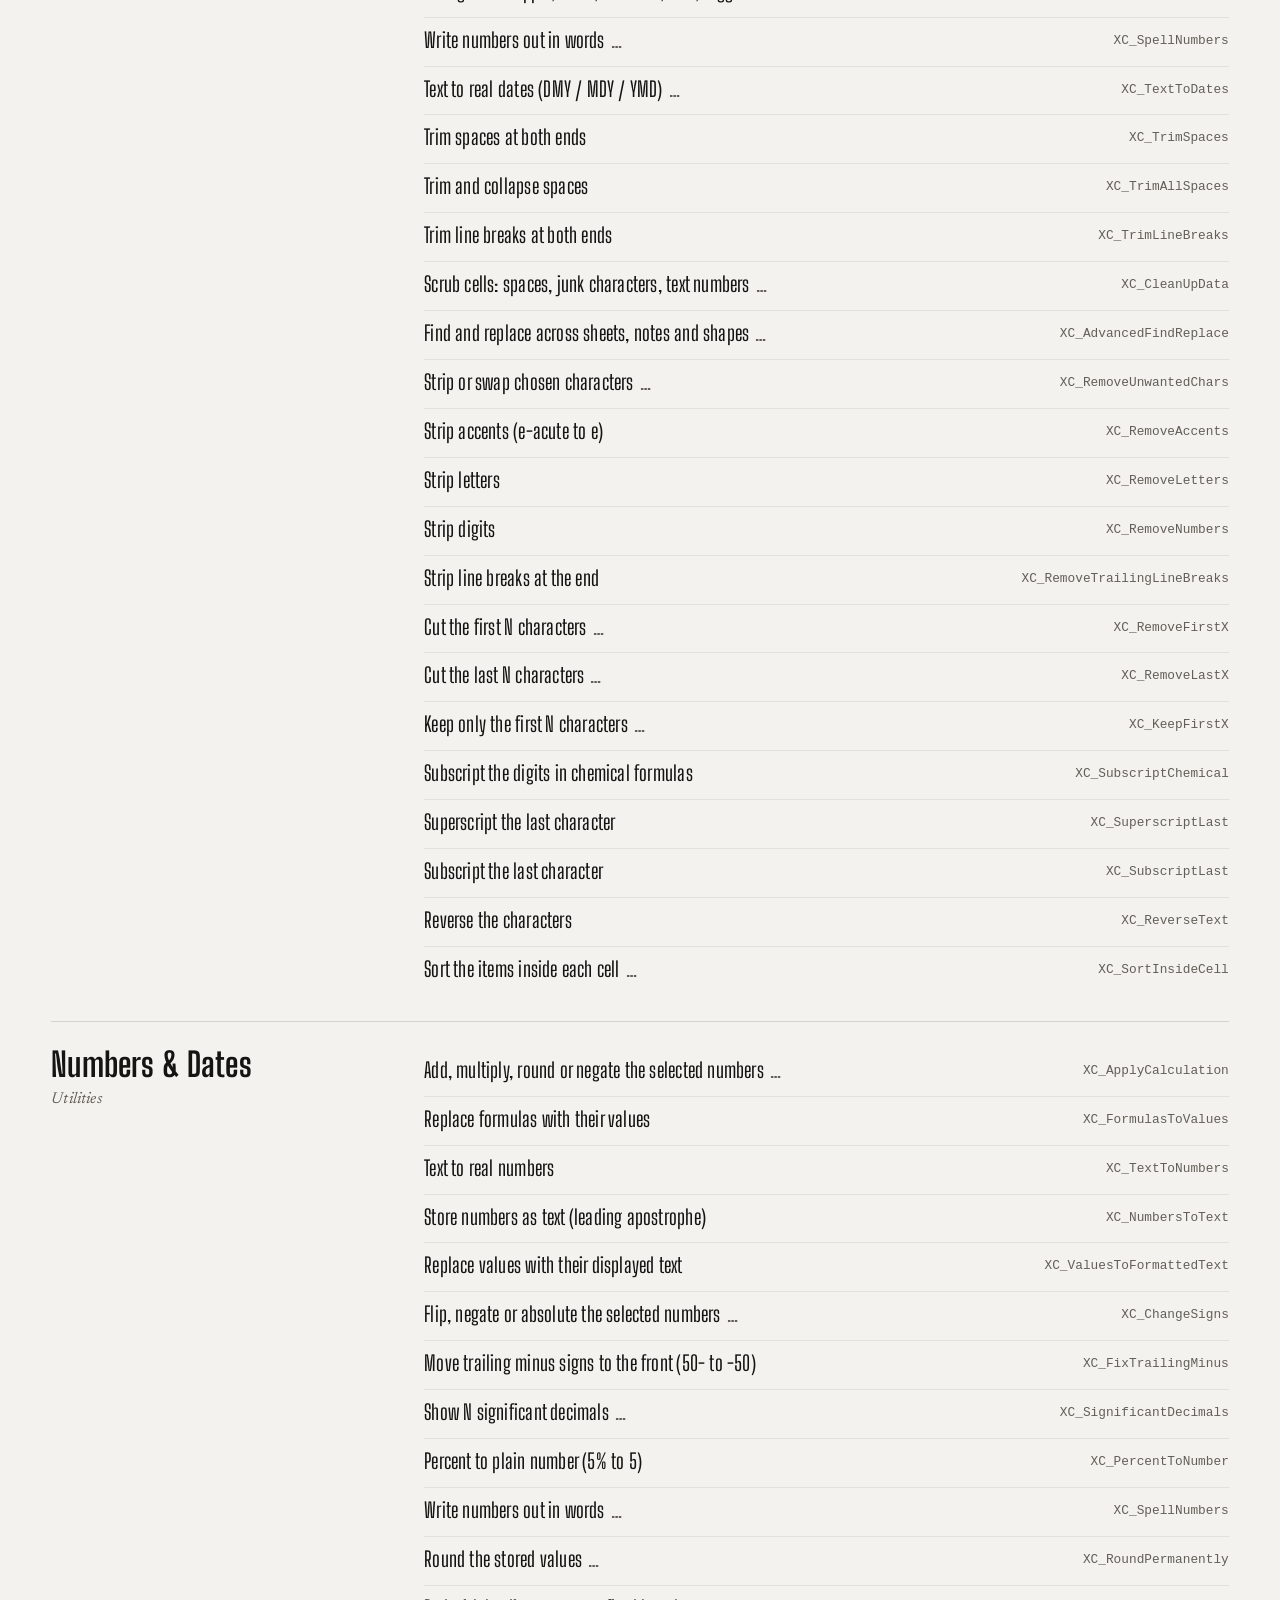
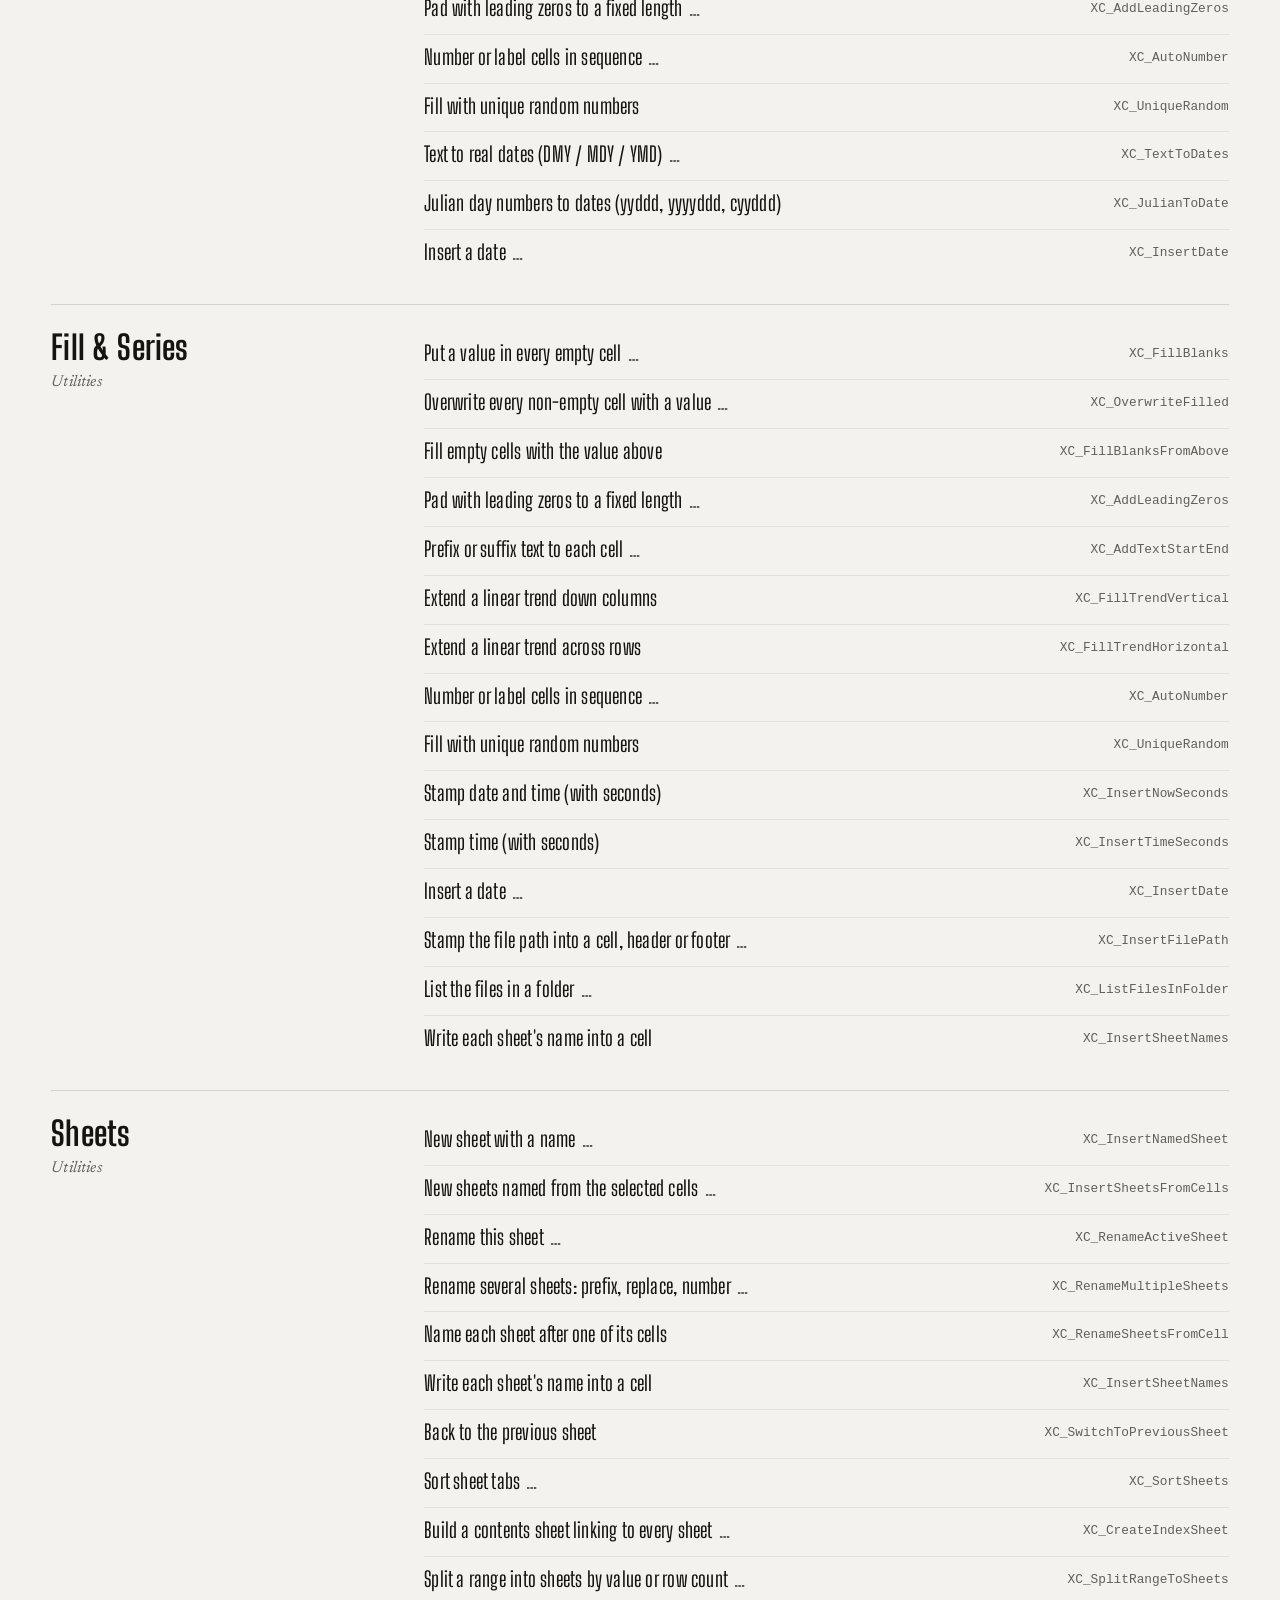
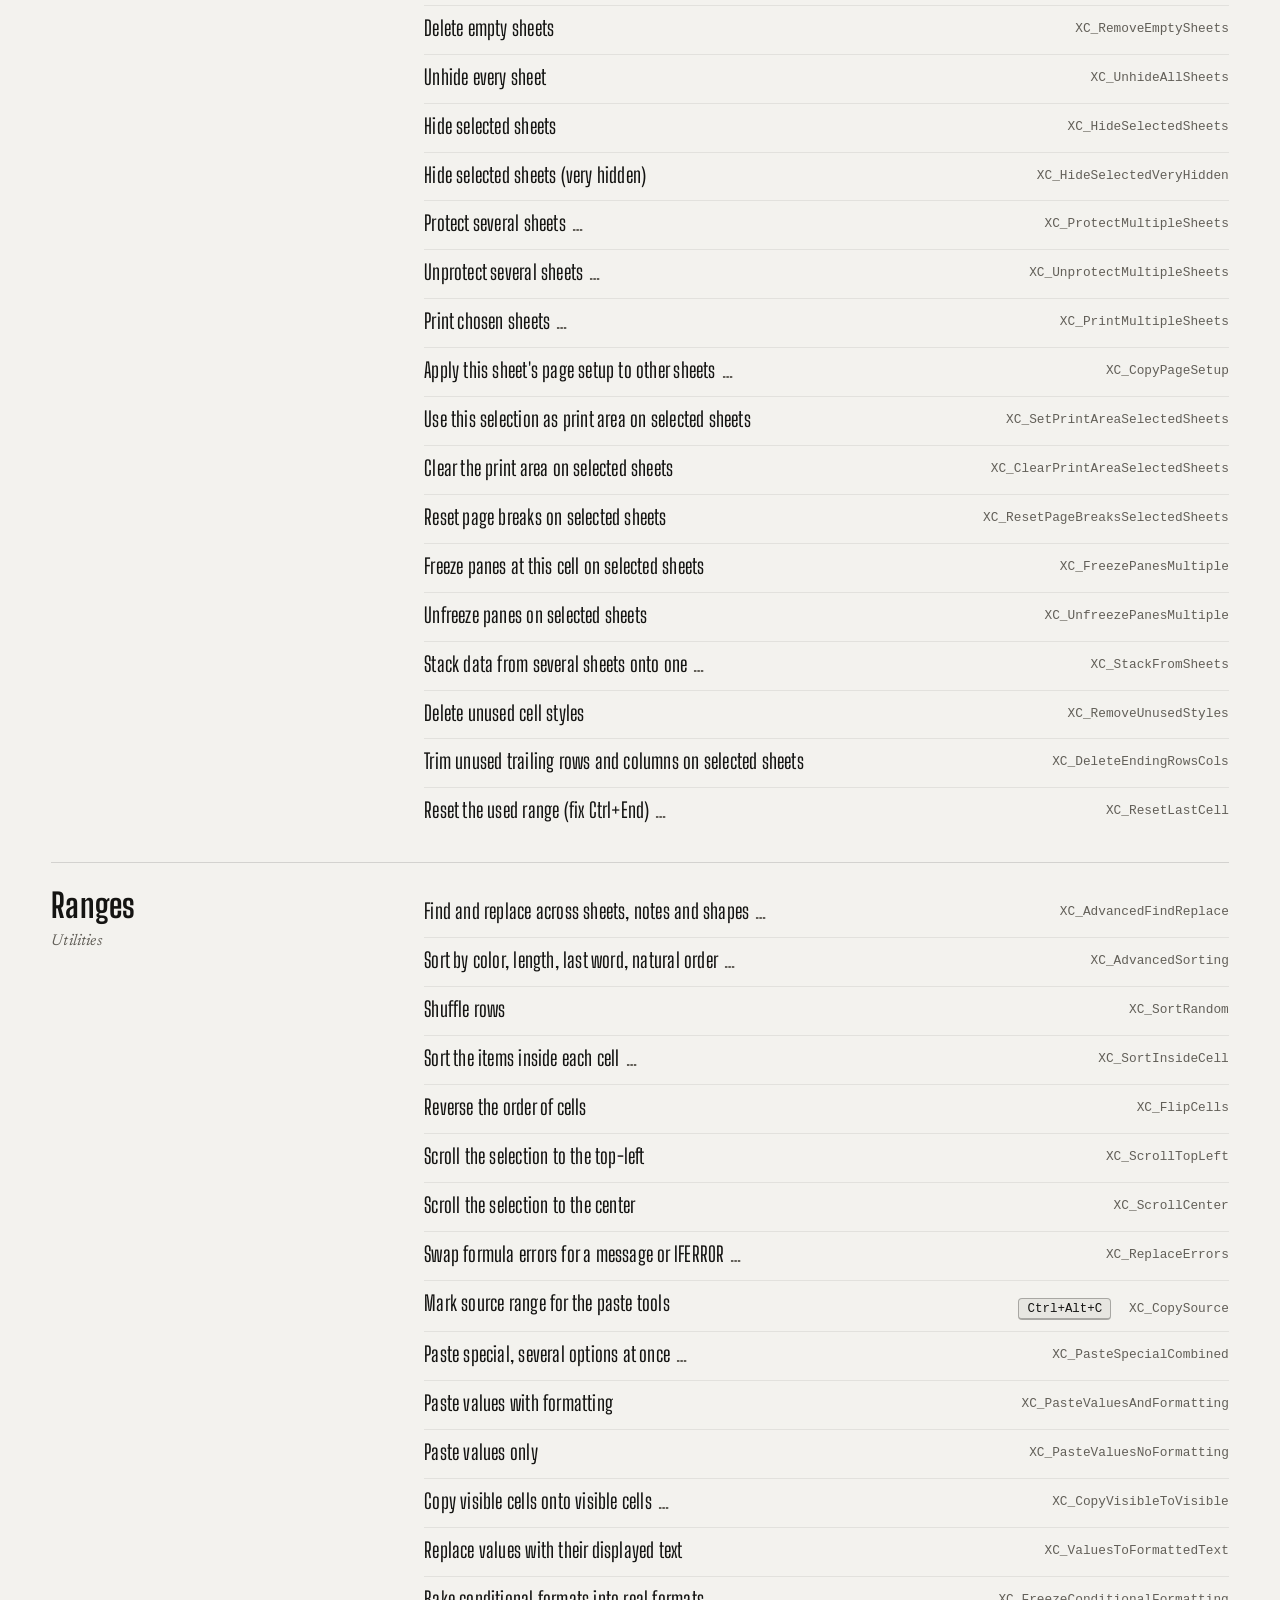
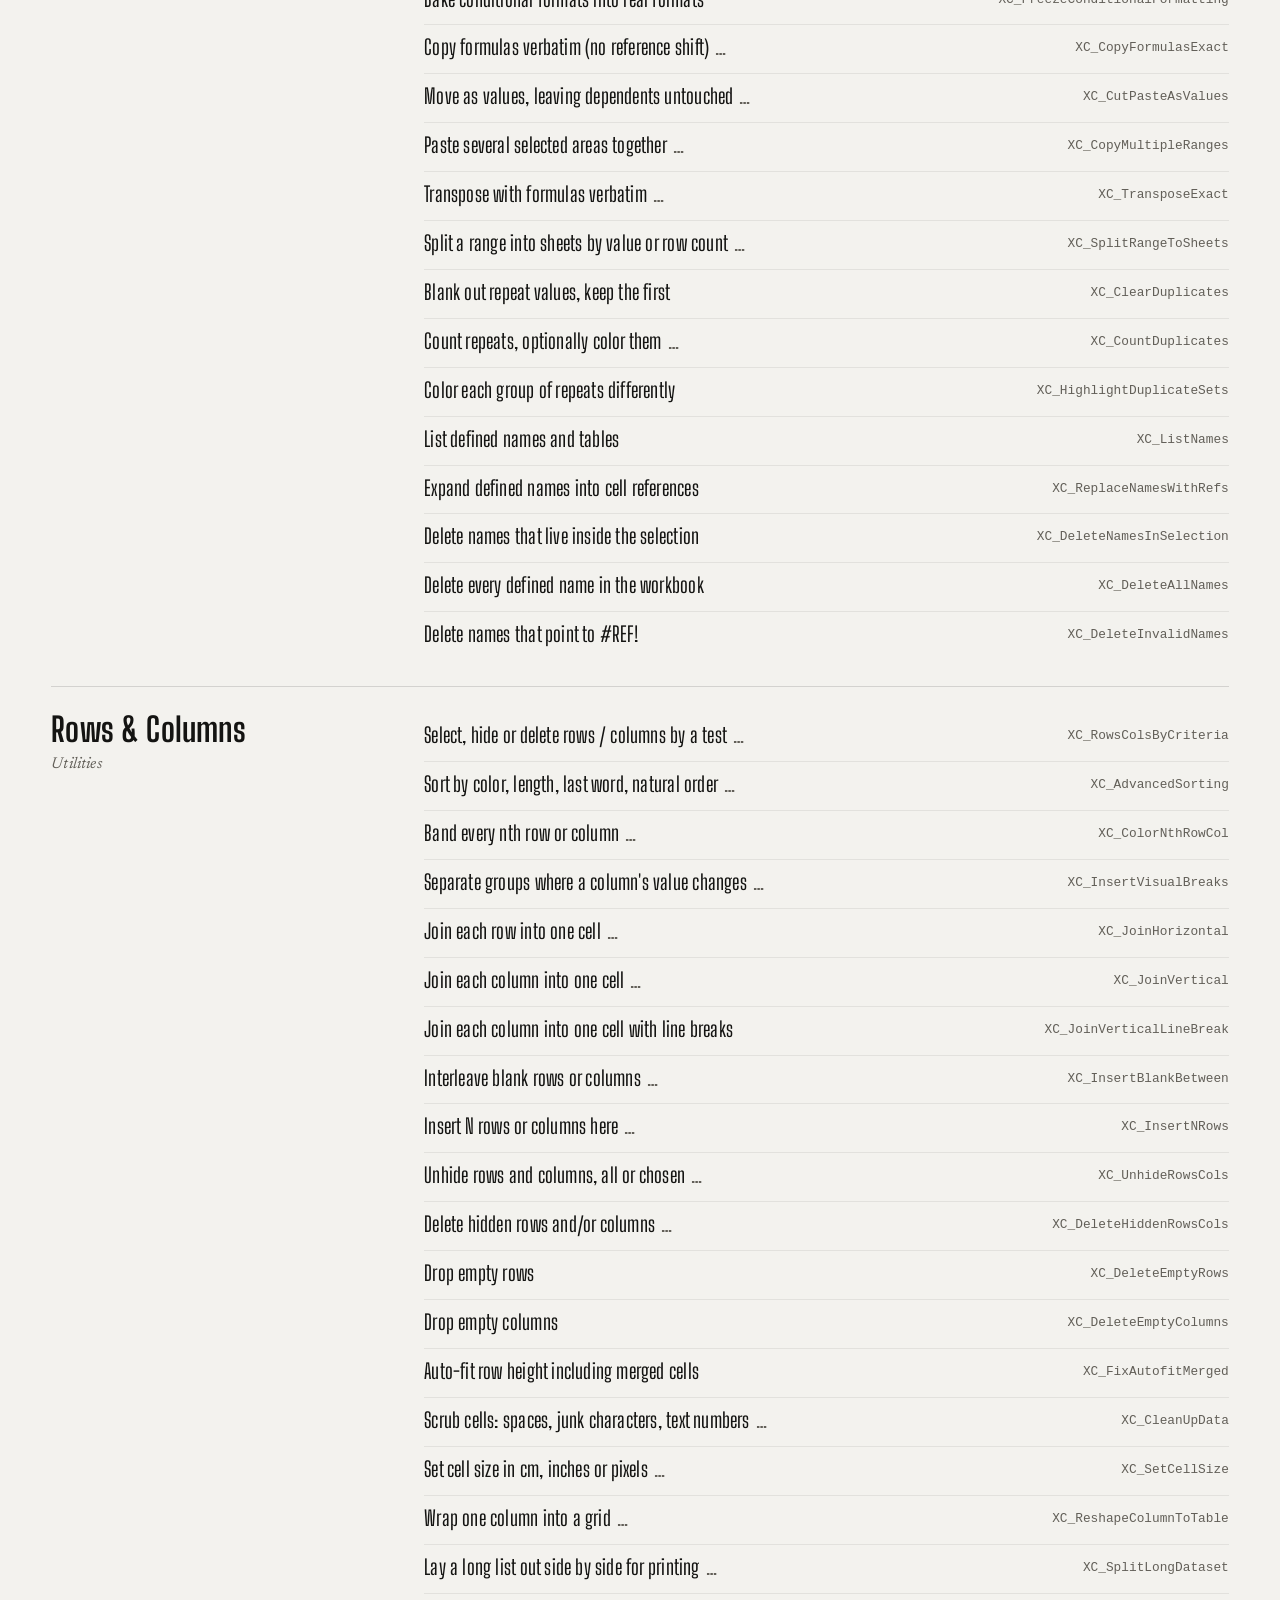
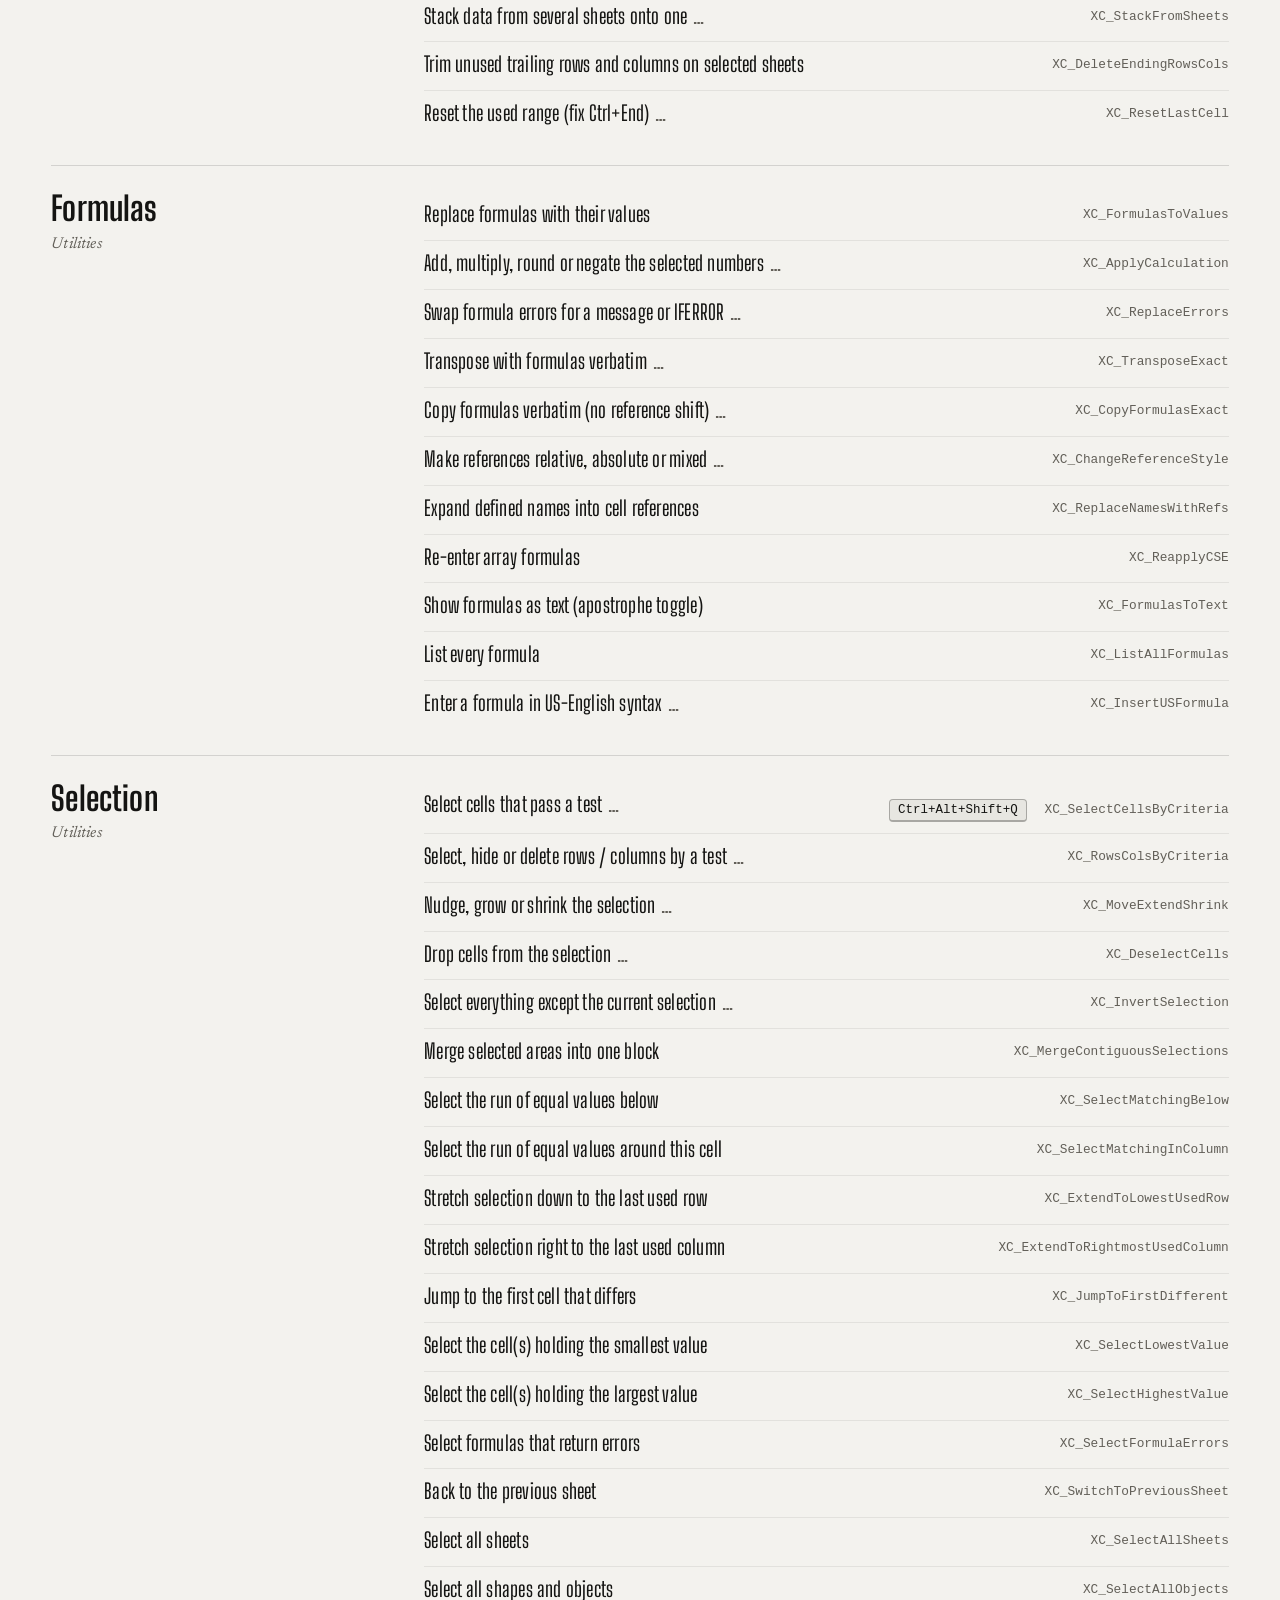
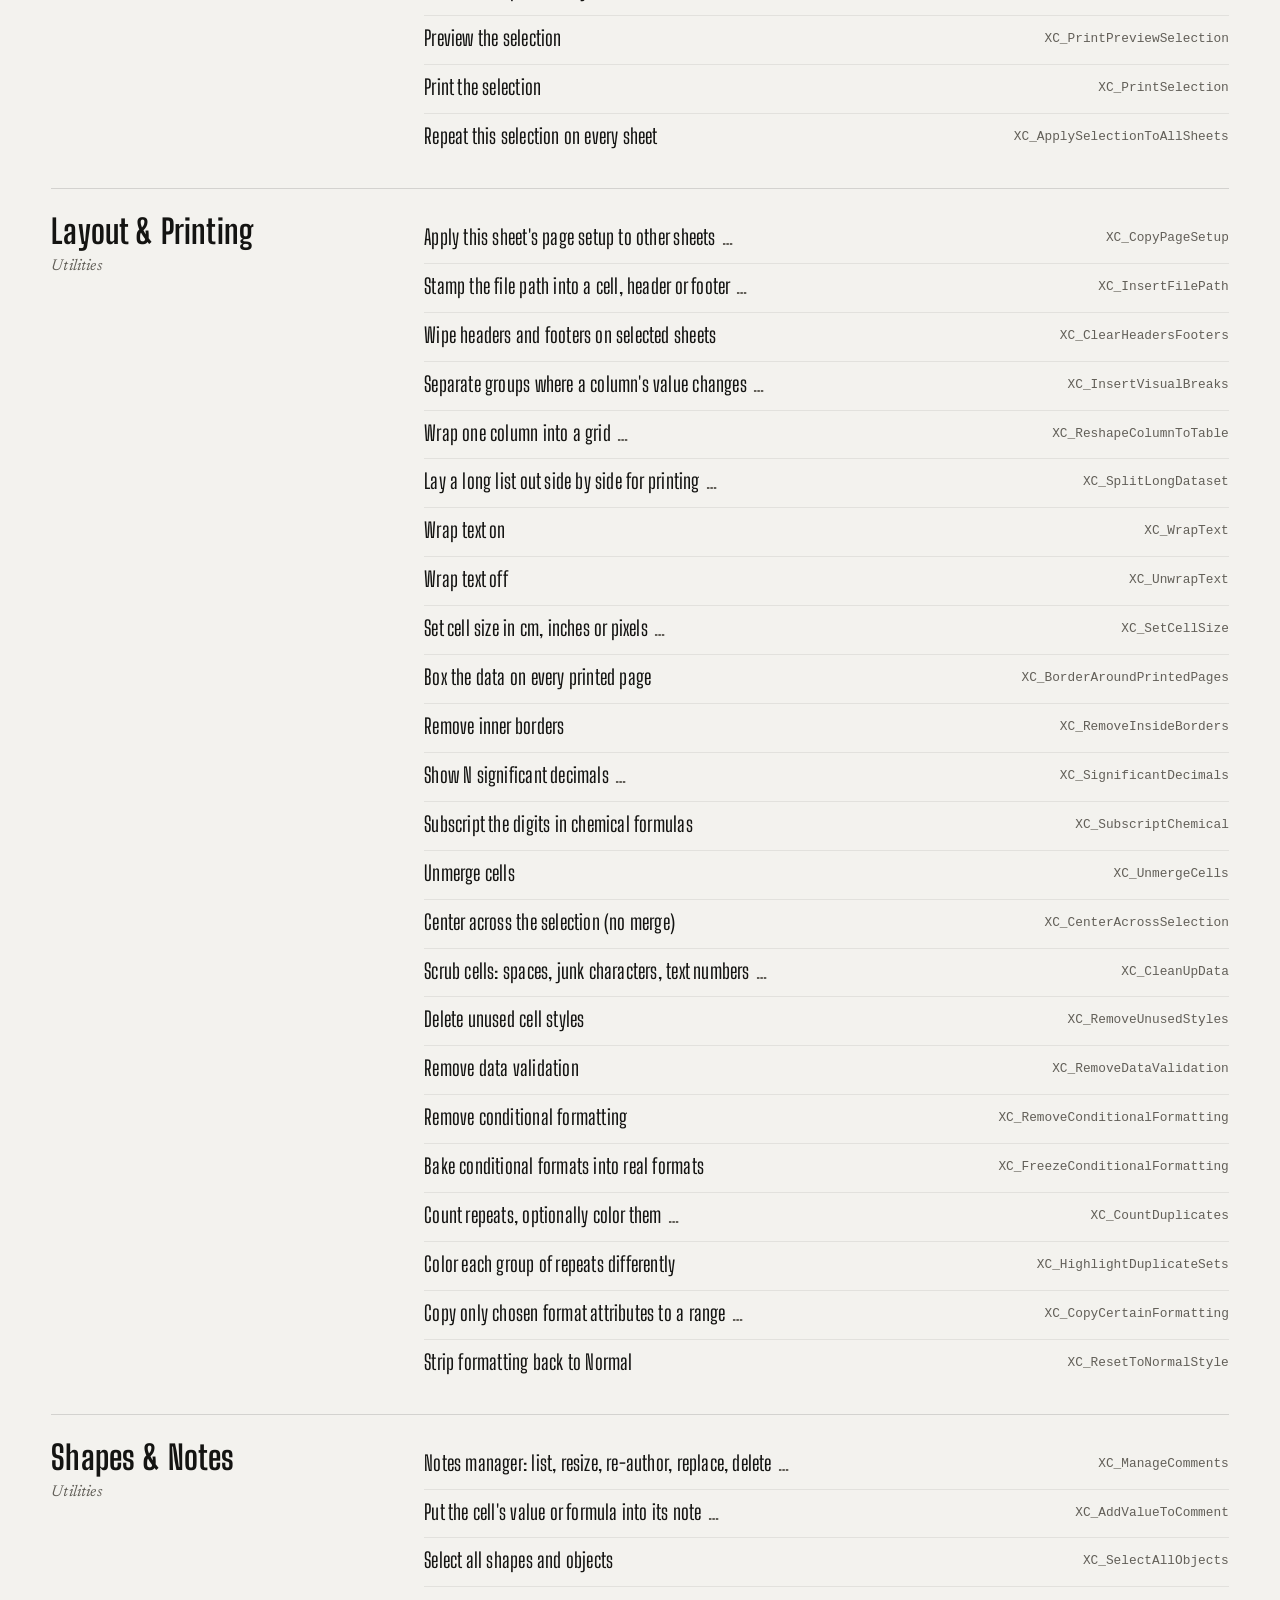
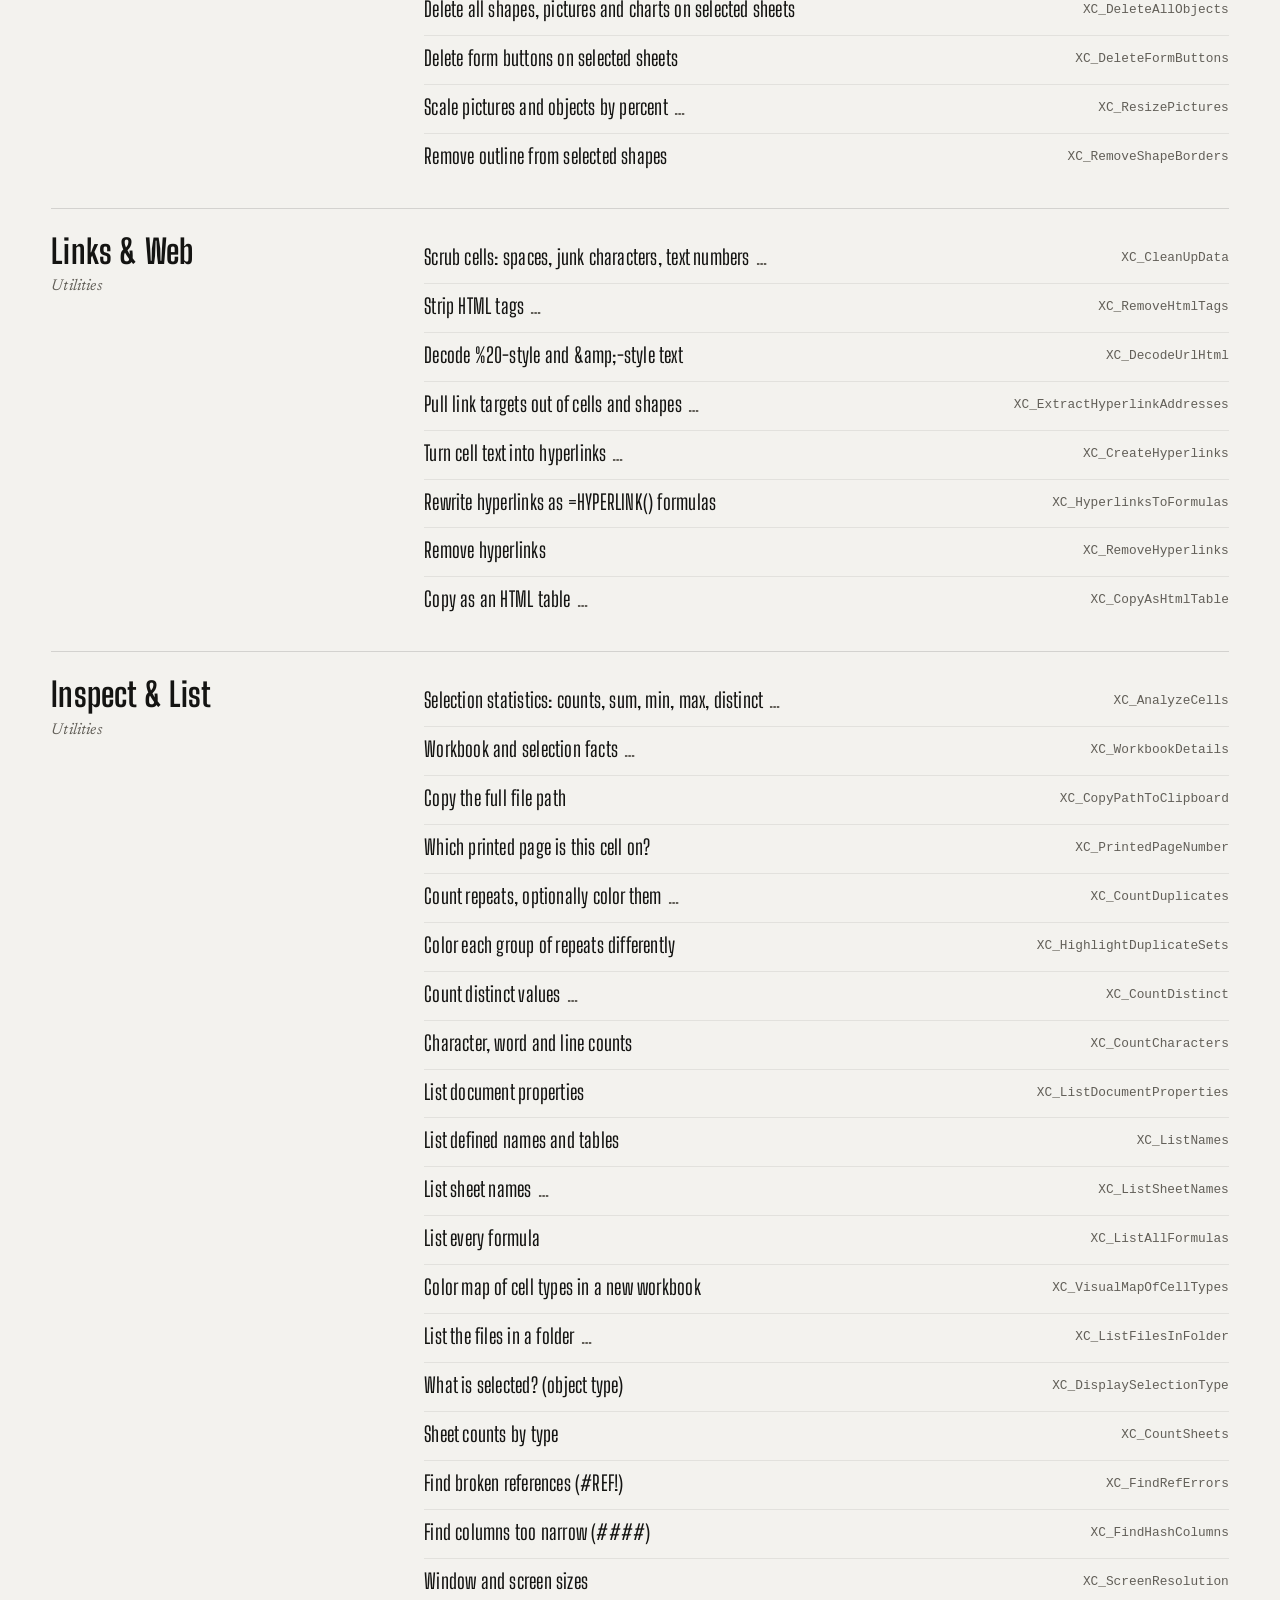
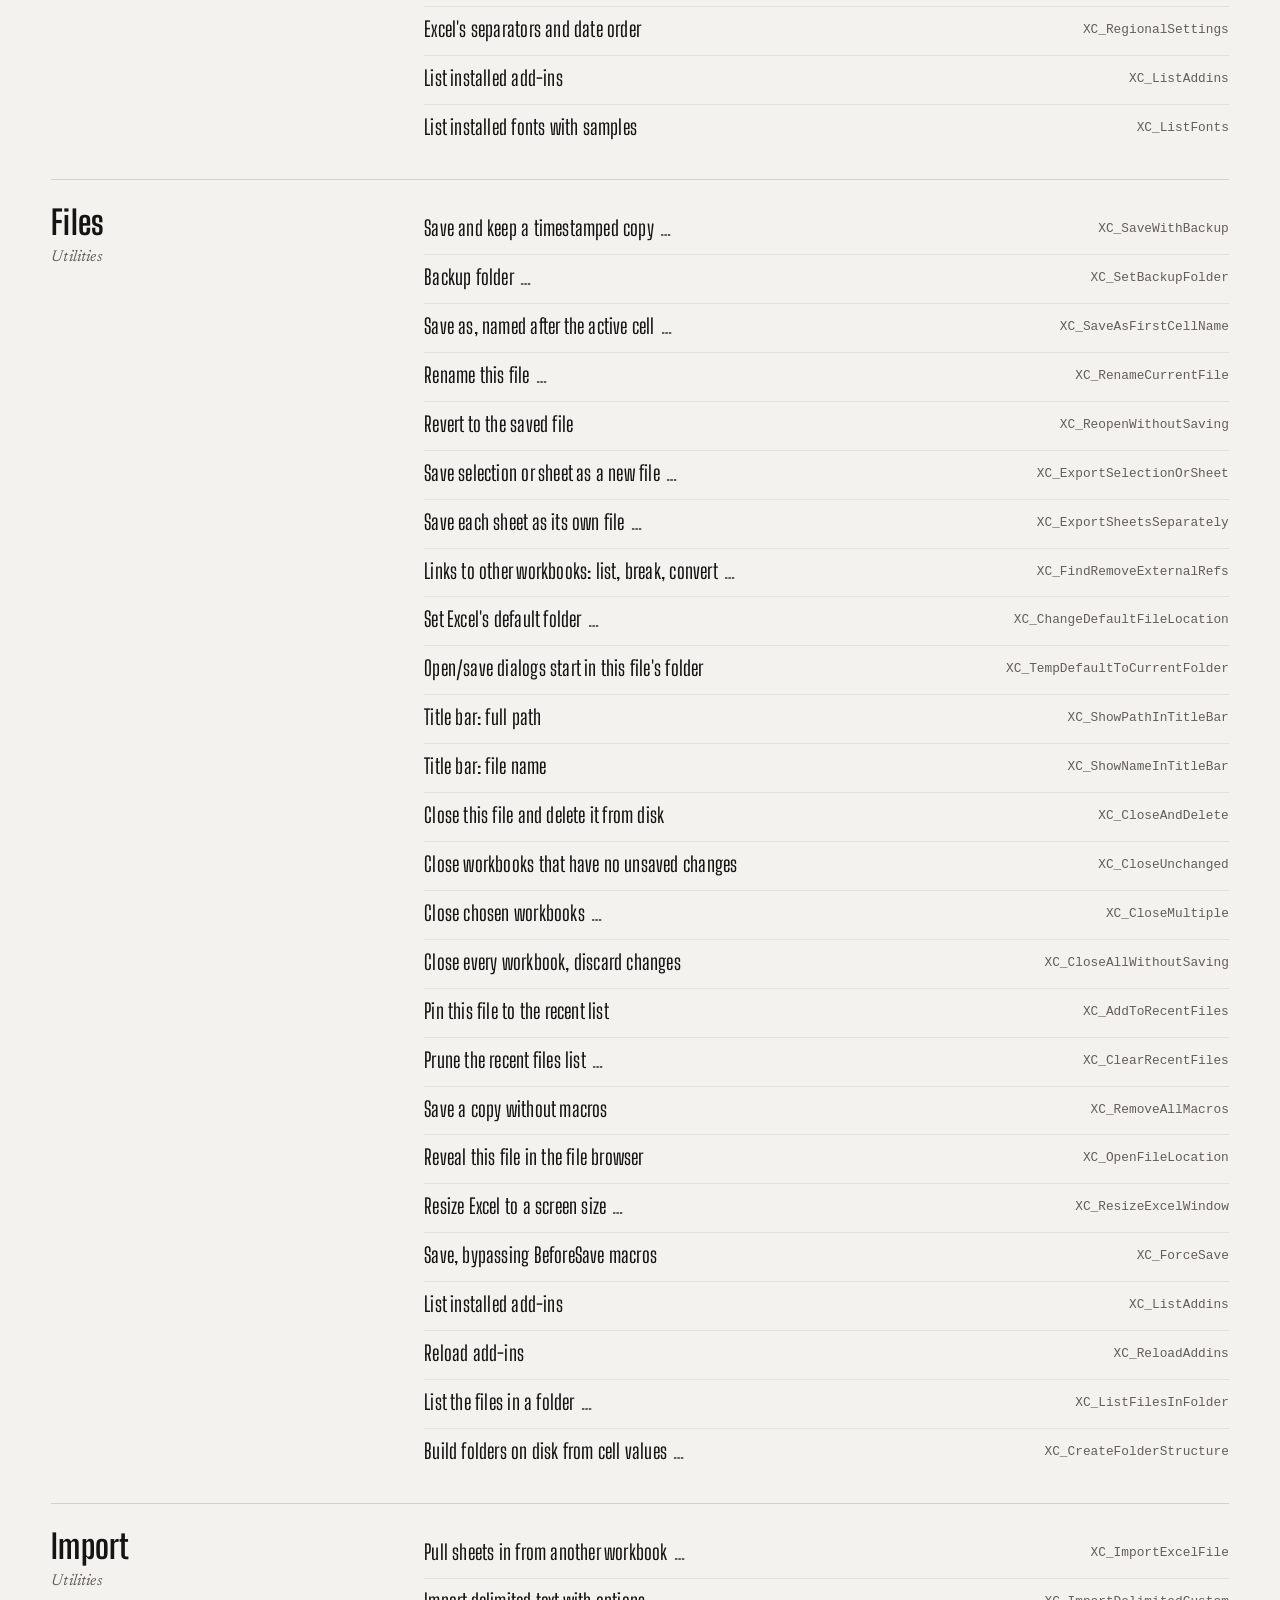
==== commit 1f6c990d: "Work menu: Pricing Workbench at price.andreipinter.com, XcelCraft back Co-Authored-By: Claude Opus 5" ====
--- a/index.html
+++ b/index.html
@@ -43,7 +43,7 @@
 <body>
 <a class="skip" href="#catalog">Skip to the catalog</a>
 <!-- sitebar:start (generated by homepage/tools/sitebar/build_sitebar.py; edit it there and re-run) -->
-<style>@font-face{font-family:"APBar Display";src:url([data-uri]) format("woff2");font-weight:700;font-display:swap}@font-face{font-family:"APBar Serif";src:url([data-uri]) format("woff2");font-weight:400;font-display:swap}.apbar{--apbar-bg:var(--apbar-bg-dark,#000);--apbar-ink:#eeece6;--apbar-dim:rgba(238,236,230,.74);--apbar-line:rgba(238,236,230,.13);--apbar-accent:#e0c285;
+<style>@font-face{font-family:"APBar Display";src:url([data-uri]) format("woff2");font-weight:700;font-display:swap}@font-face{font-family:"APBar Serif";src:url([data-uri]) format("woff2");font-weight:400;font-display:swap}.apbar{--apbar-bg:var(--apbar-bg-dark,#000);--apbar-ink:#eeece6;--apbar-dim:rgba(238,236,230,.74);--apbar-line:rgba(238,236,230,.13);--apbar-accent:#e0c285;
  --apbar-pop:#0d0d0c;--apbar-hover:rgba(238,236,230,.08);--apbar-glass:rgba(0,0,0,.86);--apbar-shadow:rgba(0,0,0,.55);
  position:relative;z-index:1000;display:flex;align-items:center;justify-content:space-between;gap:16px;box-sizing:border-box;width:100%;
  margin:0;padding:9px clamp(16px,4vw,56px);background:var(--apbar-bg);color:var(--apbar-ink);border:0;border-bottom:1px solid var(--apbar-line);
@@ -118,9 +118,9 @@
 @media (prefers-reduced-motion:reduce){.apbar.apbar *,.apbar{transition:none!important}}</style>
 <div class="apbar apbar--static" role="navigation" aria-label="Site">
   <div class="apbar-left"><a class="apbar-home" href="https://andreipinter.com/">Andrei Pinter</a></div>
-  <div class="apbar-right"><div class="apbar-nav"><details class="apbar-dd apbar-work"><summary class="apbar-link is-current">Work</summary><div class="apbar-pop"><a class="apbar-proj" href="https://pulse.andreipinter.com/">PulseNews<small>My personal markets and news dashboard</small></a><a class="apbar-proj" href="https://supplychain.andreipinter.com/">Supply chain tools<small>Planning, capacity and scheduling models</small></a><a class="apbar-proj" href="https://excel.andreipinter.com/">Hands Off the Mouse<small>Excel shortcuts for investment banking</small></a><a class="apbar-proj" href="https://tv.andreipinter.com/">The Physics of the Picture<small>A field guide to TV display technology</small></a><a class="apbar-proj" href="https://andreipinter.com/pricing/">Pricing Workbench<small>An example pricing analysis on invented sales</small></a><a class="apbar-proj" href="https://apps.andreipinter.com/sift/">Sift<small>Duplicate photos, found and explained</small></a><a class="apbar-all" href="https://andreipinter.com/#work">All work</a></div></details><a class="apbar-link" href="https://photography.andreipinter.com/">Photographs</a><a class="apbar-link" href="https://aboutme.andreipinter.com/">About</a><details class="apbar-dd"><summary class="apbar-link">Personal</summary><div class="apbar-pop"><a href="https://apjmwed.andreipinter.com/">Wedding<small>Ji Eun &amp; Andrei, April 19, 2024</small></a></div></details></div>
+  <div class="apbar-right"><div class="apbar-nav"><details class="apbar-dd apbar-work"><summary class="apbar-link is-current">Work</summary><div class="apbar-pop"><a class="apbar-proj" href="https://pulse.andreipinter.com/">PulseNews<small>My personal markets and news dashboard</small></a><a class="apbar-proj" href="https://supplychain.andreipinter.com/">Supply chain tools<small>Planning, capacity and scheduling models</small></a><a class="apbar-proj" href="https://xcelcraft.andreipinter.com/" aria-current="page">XcelCraft<small>An open-source Excel add-in</small></a><a class="apbar-proj" href="https://excel.andreipinter.com/">Hands Off the Mouse<small>Excel shortcuts for investment banking</small></a><a class="apbar-proj" href="https://tv.andreipinter.com/">The Physics of the Picture<small>A field guide to TV display technology</small></a><a class="apbar-proj" href="https://price.andreipinter.com/">Pricing Workbench<small>An example pricing analysis on invented sales</small></a><a class="apbar-proj" href="https://apps.andreipinter.com/sift/">Sift<small>Duplicate photos, found and explained</small></a><a class="apbar-all" href="https://andreipinter.com/#work">All work</a></div></details><a class="apbar-link" href="https://photography.andreipinter.com/">Photographs</a><a class="apbar-link" href="https://aboutme.andreipinter.com/">About</a><details class="apbar-dd"><summary class="apbar-link">Personal</summary><div class="apbar-pop"><a href="https://apjmwed.andreipinter.com/">Wedding<small>Ji Eun &amp; Andrei, April 19, 2024</small></a></div></details></div>
   <div class="apbar-theme" role="group" aria-label="Color theme"><button type="button" data-ap-theme="auto" aria-pressed="false" title="Match this device"><svg viewBox="0 0 16 16" aria-hidden="true"><circle cx="8" cy="8" r="6.25" fill="none" stroke="currentColor" stroke-width="1.5"/><path d="M8 1.75a6.25 6.25 0 0 1 0 12.5z" fill="currentColor"/></svg><span>Auto</span></button><button type="button" data-ap-theme="light" aria-pressed="false" title="Light"><svg viewBox="0 0 16 16" aria-hidden="true"><circle cx="8" cy="8" r="3" fill="currentColor"/><path d="M8 1v2M8 13v2M1 8h2M13 8h2M3.05 3.05l1.4 1.4M11.55 11.55l1.4 1.4M3.05 12.95l1.4-1.4M11.55 4.45l1.4-1.4" stroke="currentColor" stroke-width="1.5" stroke-linecap="round"/></svg><span>Light</span></button><button type="button" data-ap-theme="dark" aria-pressed="false" title="Dark"><svg viewBox="0 0 16 16" aria-hidden="true"><path d="M13.6 10.4A6 6 0 0 1 5.6 2.4a6 6 0 1 0 8 8z" fill="currentColor"/></svg><span>Dark</span></button></div>
-  <details class="apbar-menu"><summary class="apbar-link">Menu</summary><div class="apbar-pop"><p class="apbar-group">Work</p><a class="apbar-proj" href="https://pulse.andreipinter.com/">PulseNews<small>My personal markets and news dashboard</small></a><a class="apbar-proj" href="https://supplychain.andreipinter.com/">Supply chain tools<small>Planning, capacity and scheduling models</small></a><a class="apbar-proj" href="https://excel.andreipinter.com/">Hands Off the Mouse<small>Excel shortcuts for investment banking</small></a><a class="apbar-proj" href="https://tv.andreipinter.com/">The Physics of the Picture<small>A field guide to TV display technology</small></a><a class="apbar-proj" href="https://andreipinter.com/pricing/">Pricing Workbench<small>An example pricing analysis on invented sales</small></a><a class="apbar-proj" href="https://apps.andreipinter.com/sift/">Sift<small>Duplicate photos, found and explained</small></a><a class="apbar-all" href="https://andreipinter.com/#work">All work</a><hr class="apbar-sep"><a href="https://photography.andreipinter.com/">Photographs</a><a href="https://aboutme.andreipinter.com/">About</a><p class="apbar-group">Personal</p><a href="https://apjmwed.andreipinter.com/">Wedding<small>Ji Eun &amp; Andrei, April 19, 2024</small></a></div></details></div>
+  <details class="apbar-menu"><summary class="apbar-link">Menu</summary><div class="apbar-pop"><p class="apbar-group">Work</p><a class="apbar-proj" href="https://pulse.andreipinter.com/">PulseNews<small>My personal markets and news dashboard</small></a><a class="apbar-proj" href="https://supplychain.andreipinter.com/">Supply chain tools<small>Planning, capacity and scheduling models</small></a><a class="apbar-proj" href="https://xcelcraft.andreipinter.com/" aria-current="page">XcelCraft<small>An open-source Excel add-in</small></a><a class="apbar-proj" href="https://excel.andreipinter.com/">Hands Off the Mouse<small>Excel shortcuts for investment banking</small></a><a class="apbar-proj" href="https://tv.andreipinter.com/">The Physics of the Picture<small>A field guide to TV display technology</small></a><a class="apbar-proj" href="https://price.andreipinter.com/">Pricing Workbench<small>An example pricing analysis on invented sales</small></a><a class="apbar-proj" href="https://apps.andreipinter.com/sift/">Sift<small>Duplicate photos, found and explained</small></a><a class="apbar-all" href="https://andreipinter.com/#work">All work</a><hr class="apbar-sep"><a href="https://photography.andreipinter.com/">Photographs</a><a href="https://aboutme.andreipinter.com/">About</a><p class="apbar-group">Personal</p><a href="https://apjmwed.andreipinter.com/">Wedding<small>Ji Eun &amp; Andrei, April 19, 2024</small></a></div></details></div>
 </div>
 <script>(function(){var d=document.querySelectorAll(".apbar details");function c(x){for(var i=0;i<d.length;i++)if(d[i]!==x)d[i].removeAttribute("open")}
 for(var i=0;i<d.length;i++)d[i].addEventListener("toggle",function(){if(this.open)c(this)});
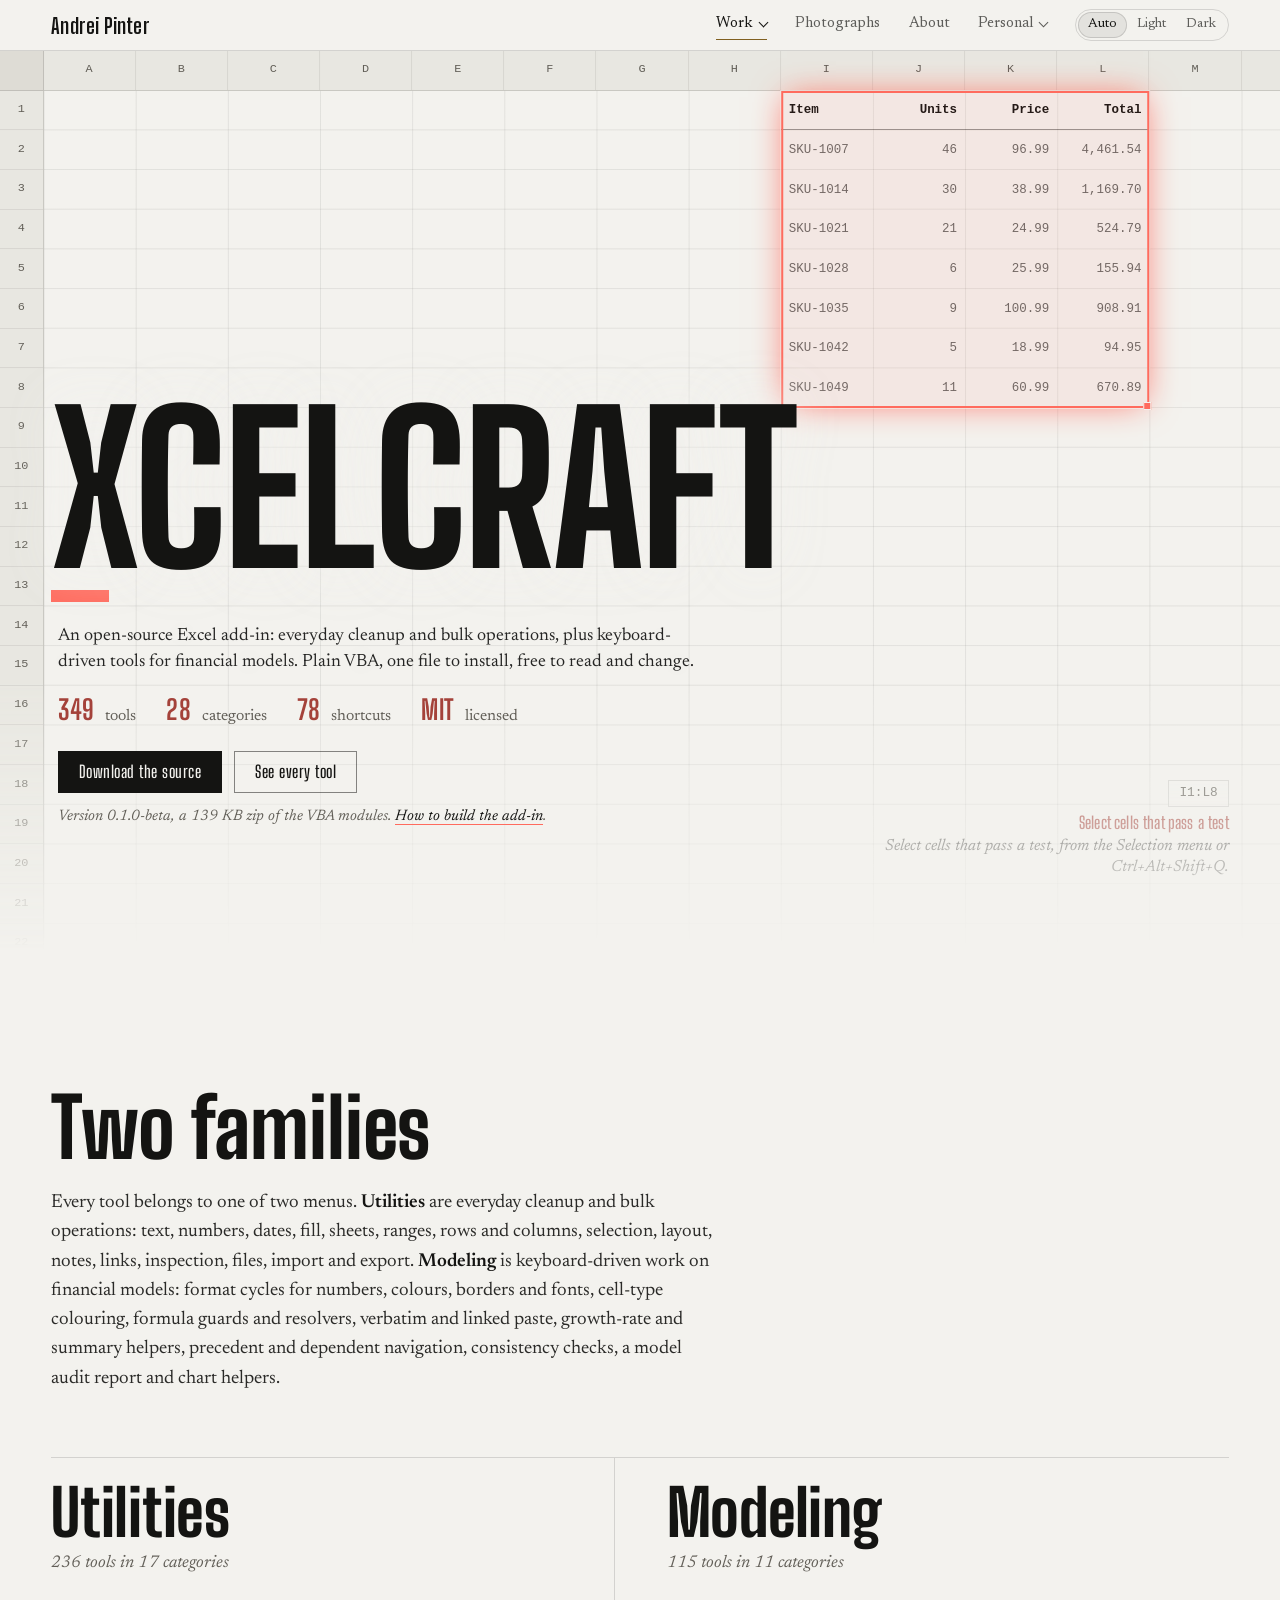
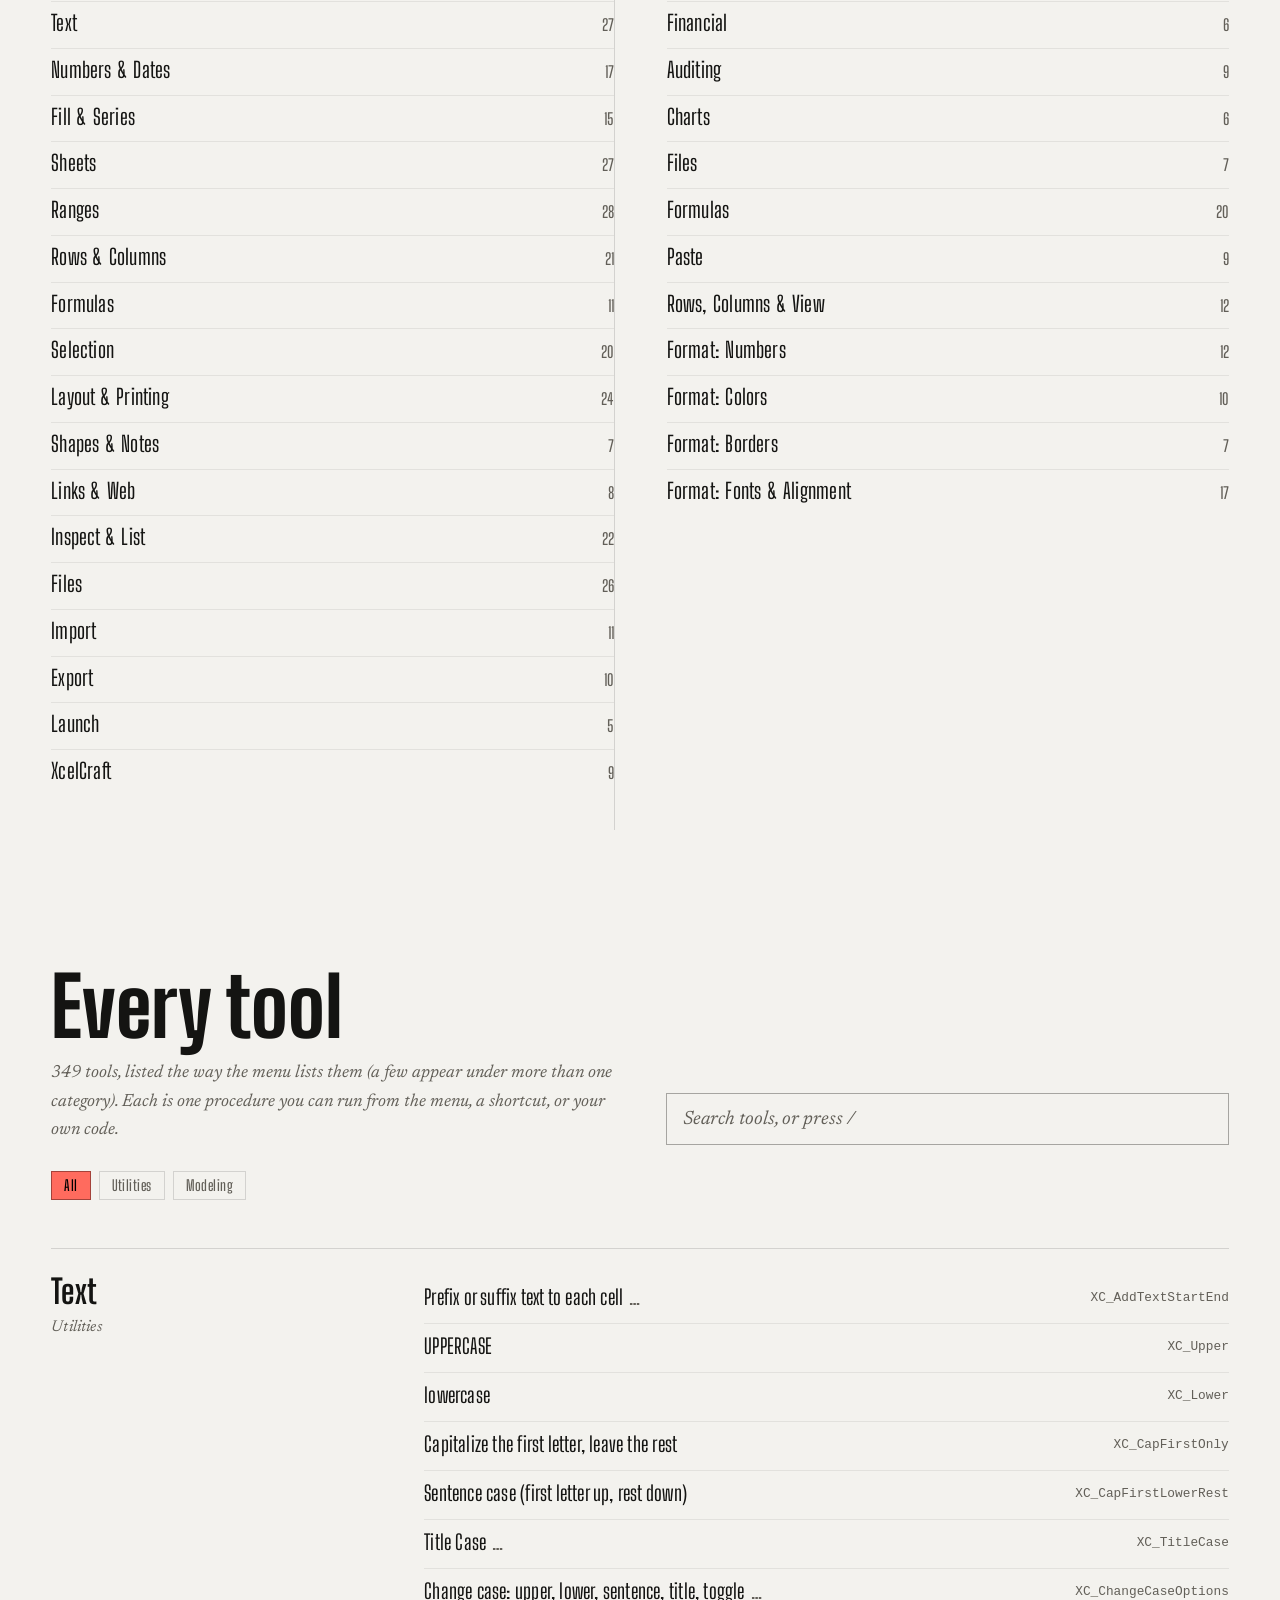
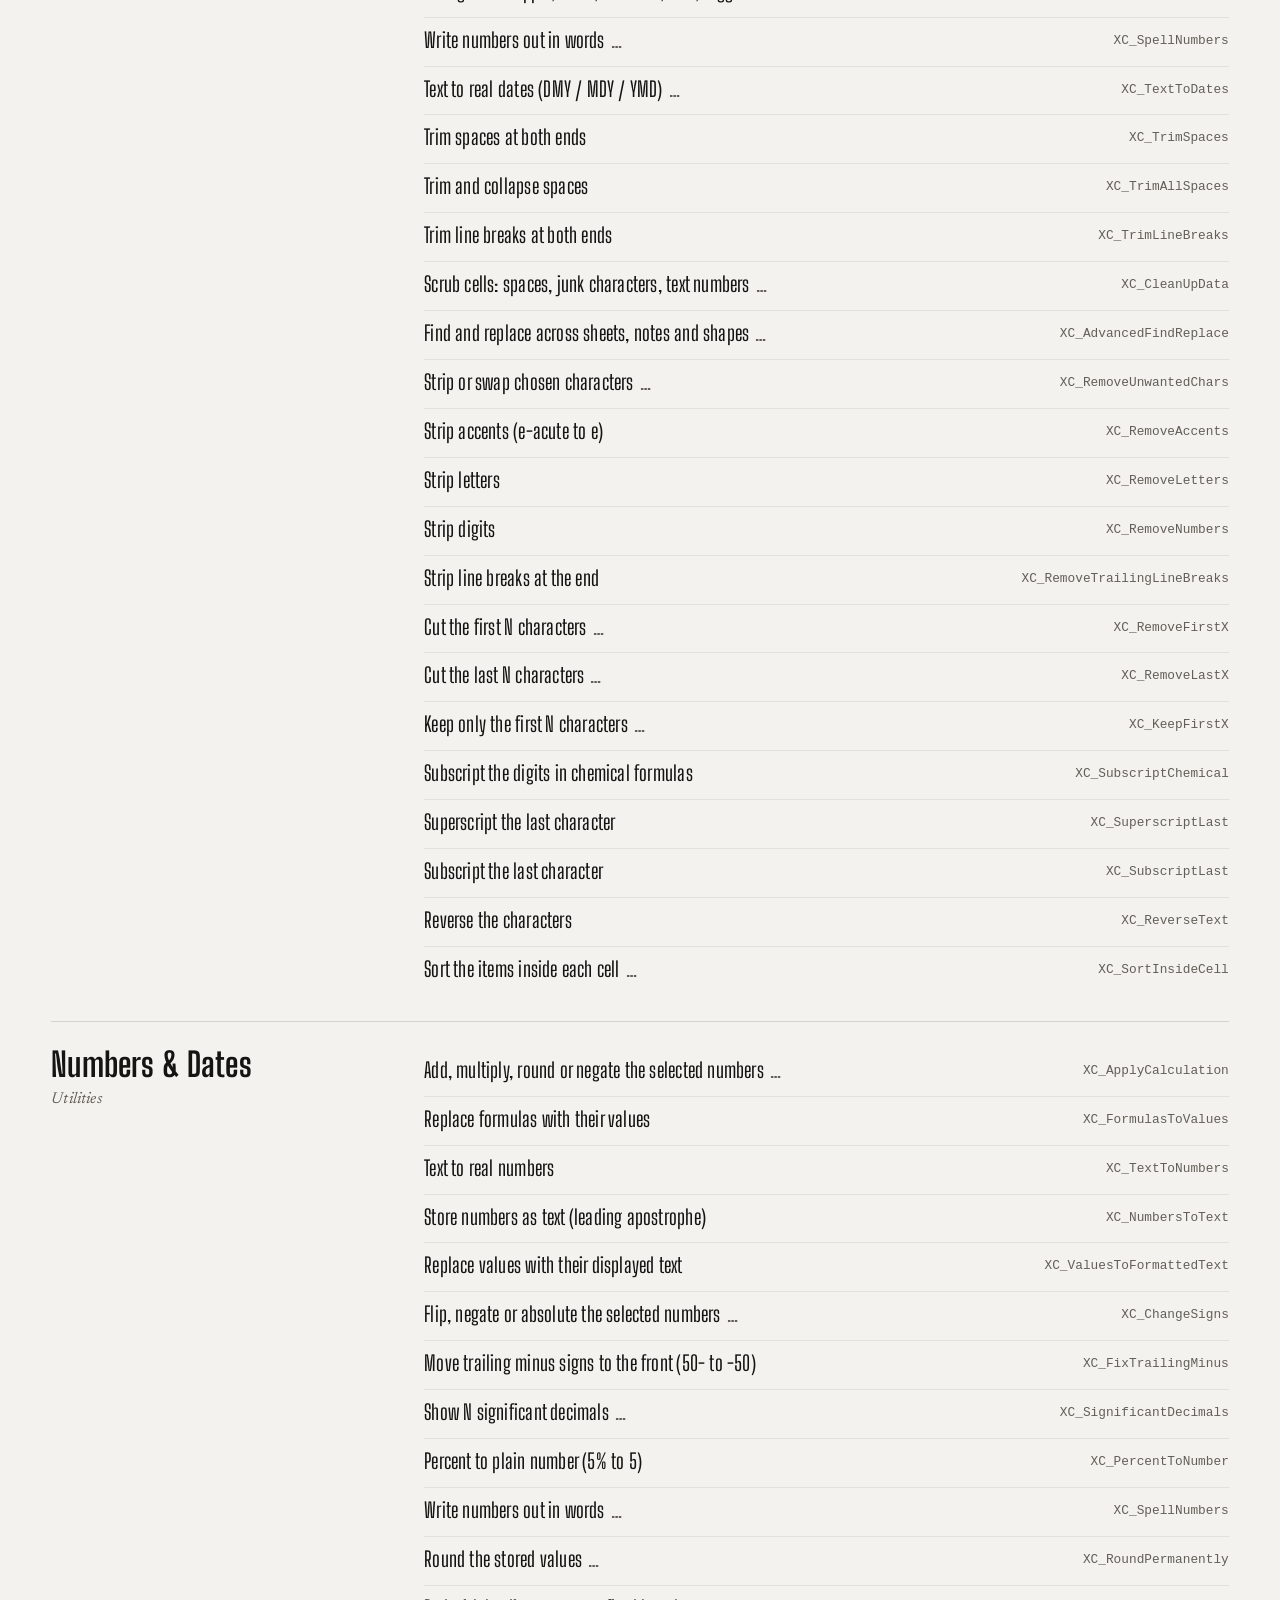
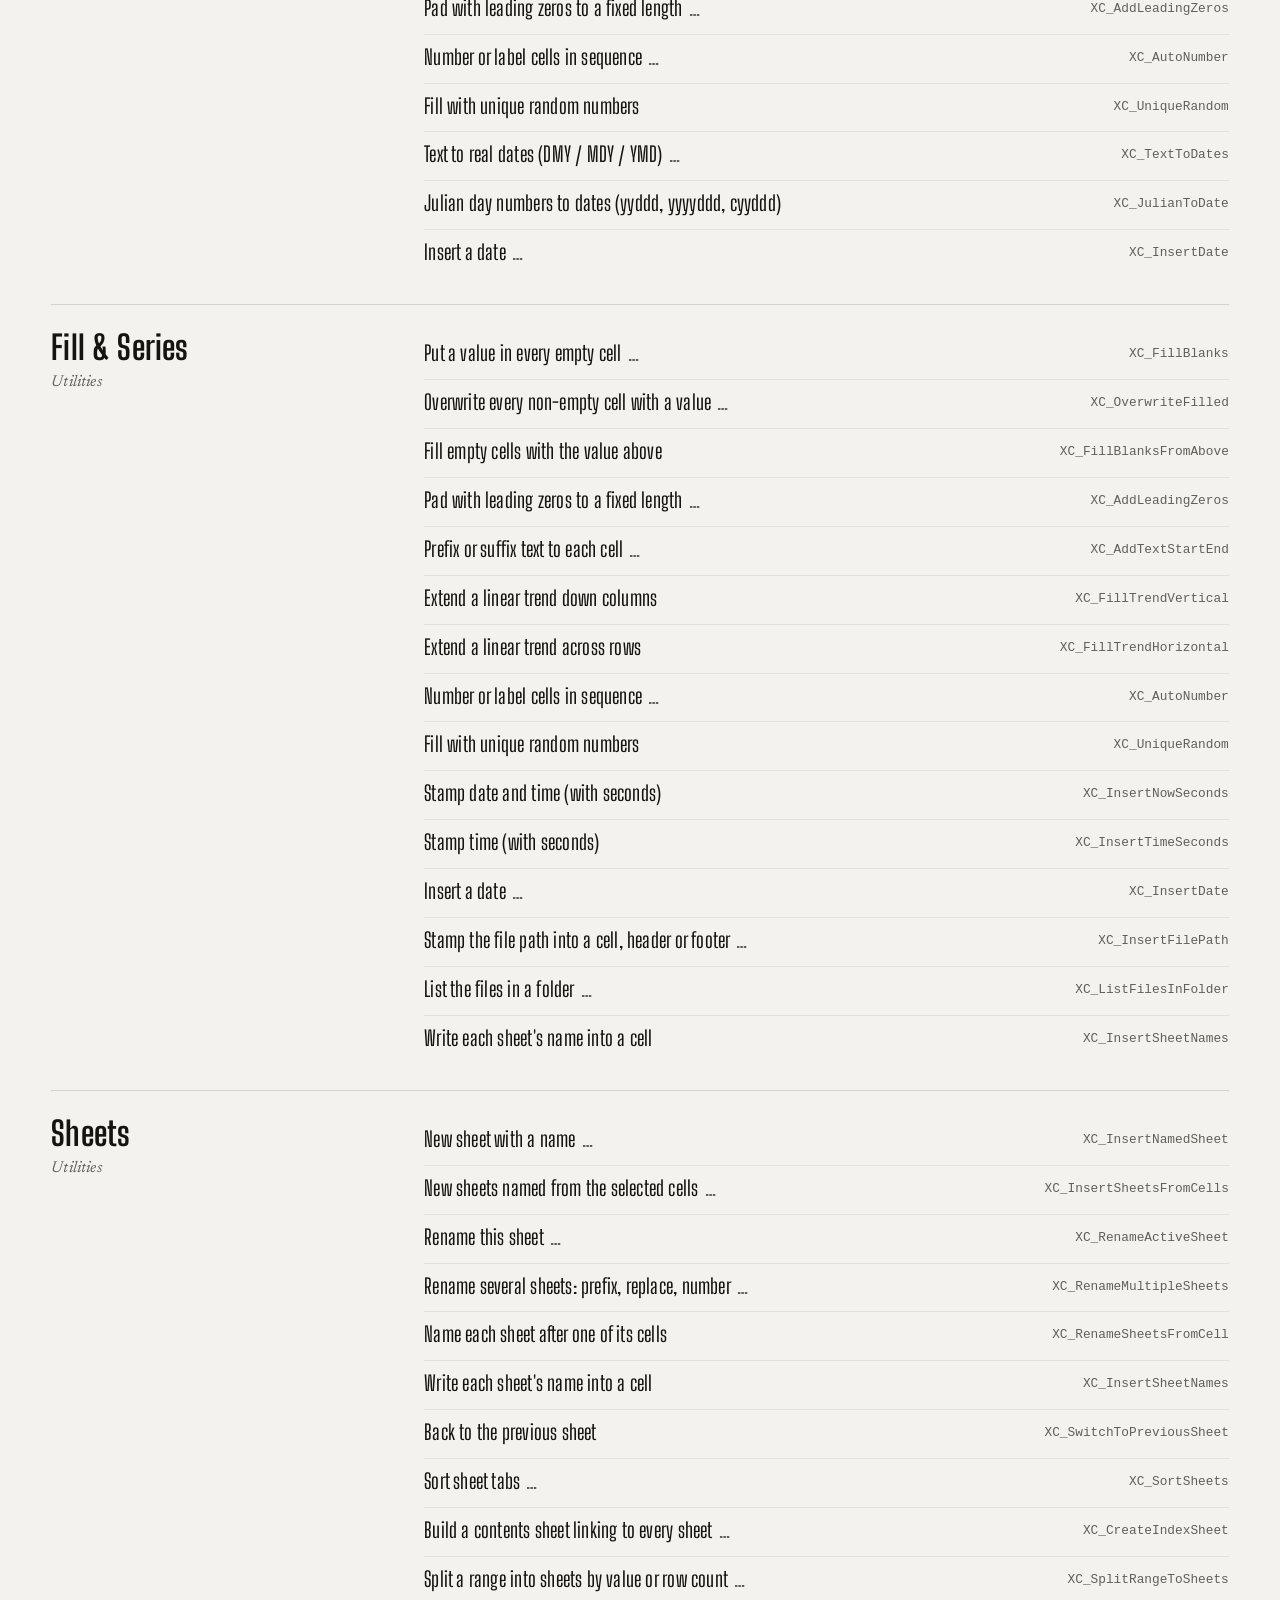
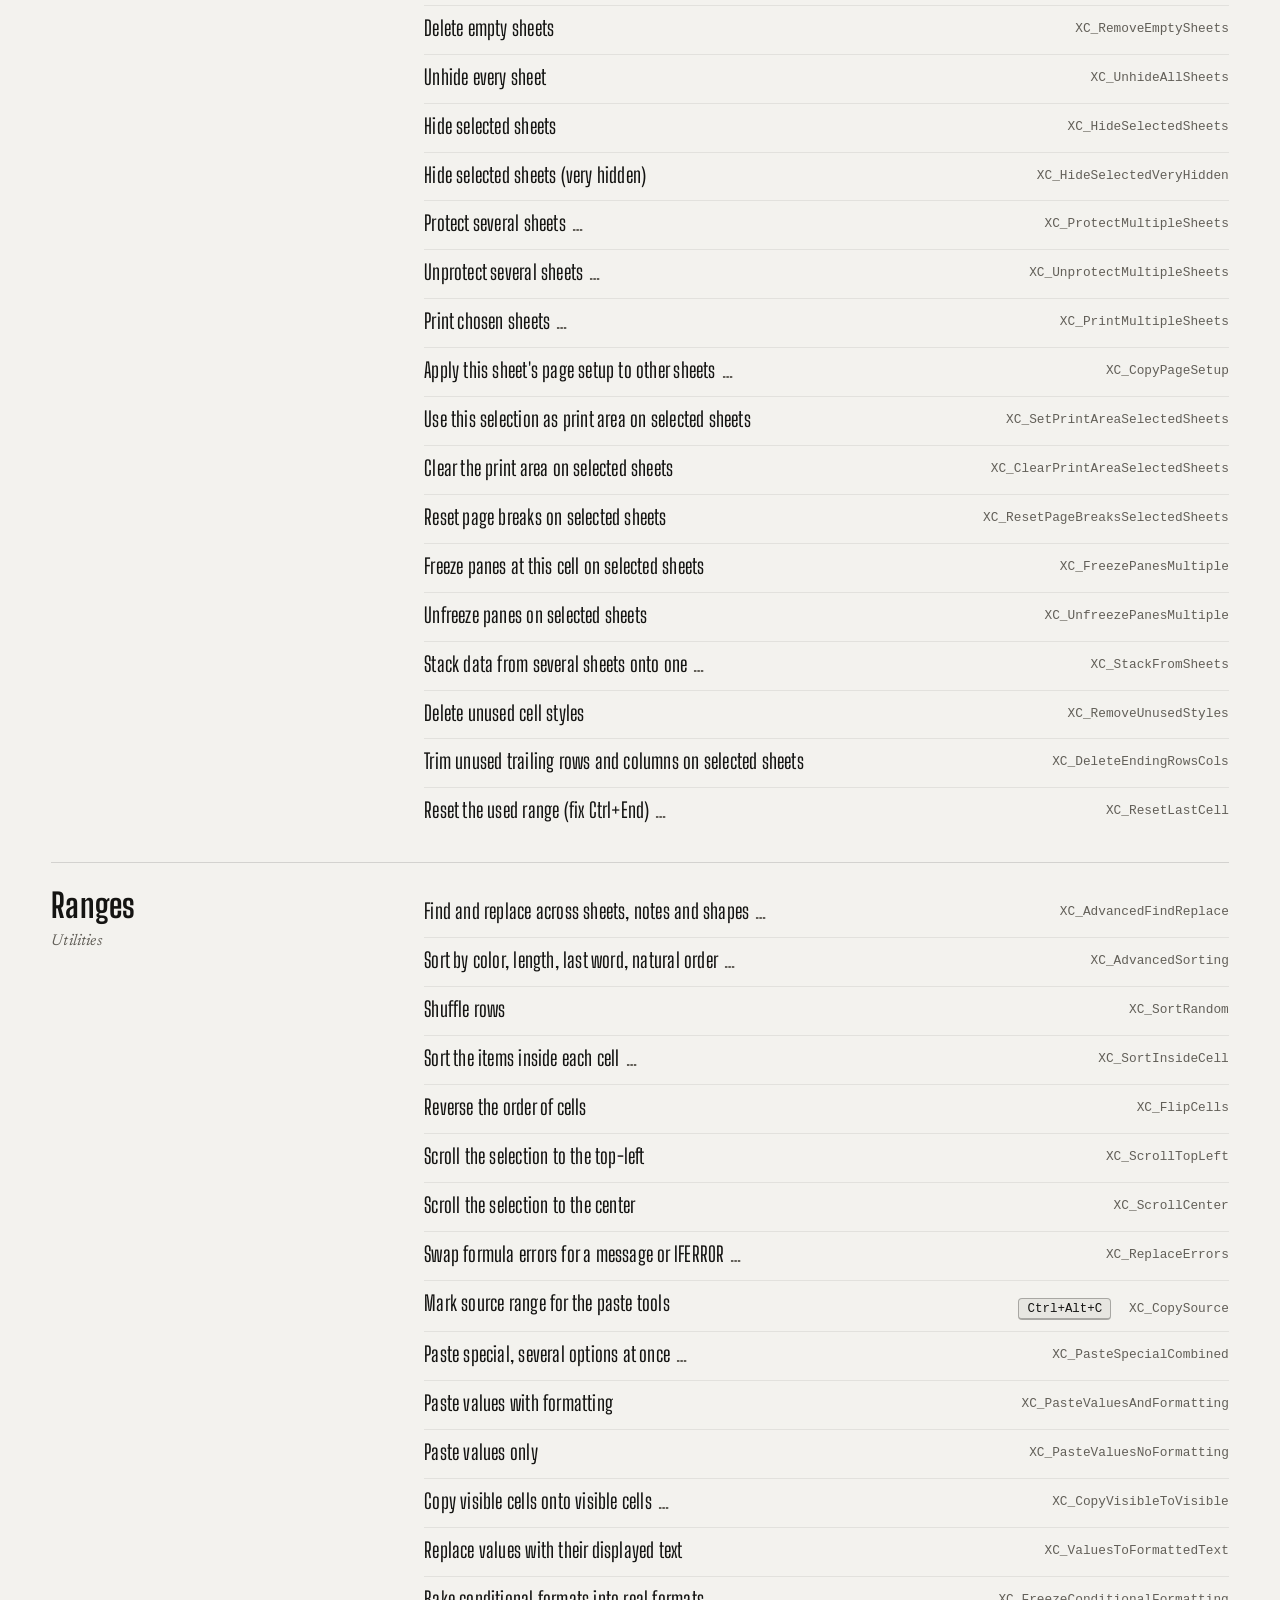
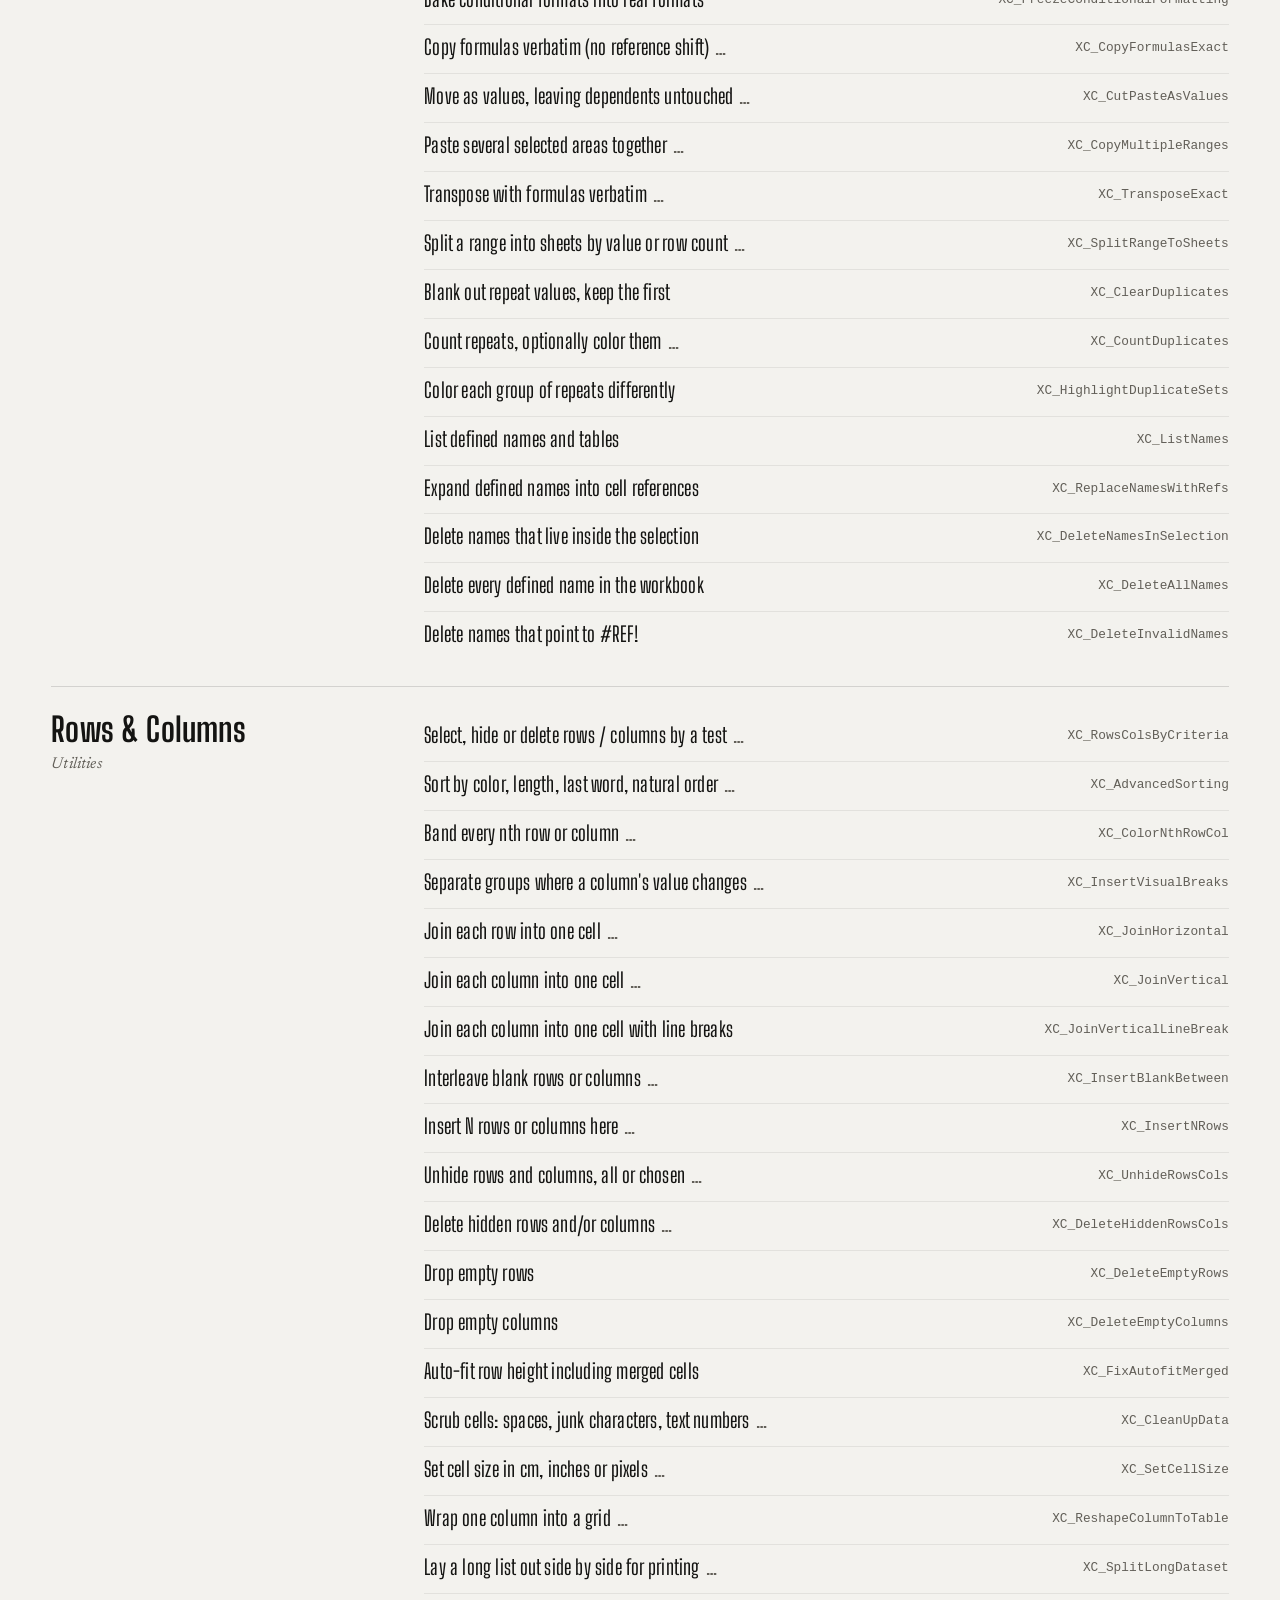
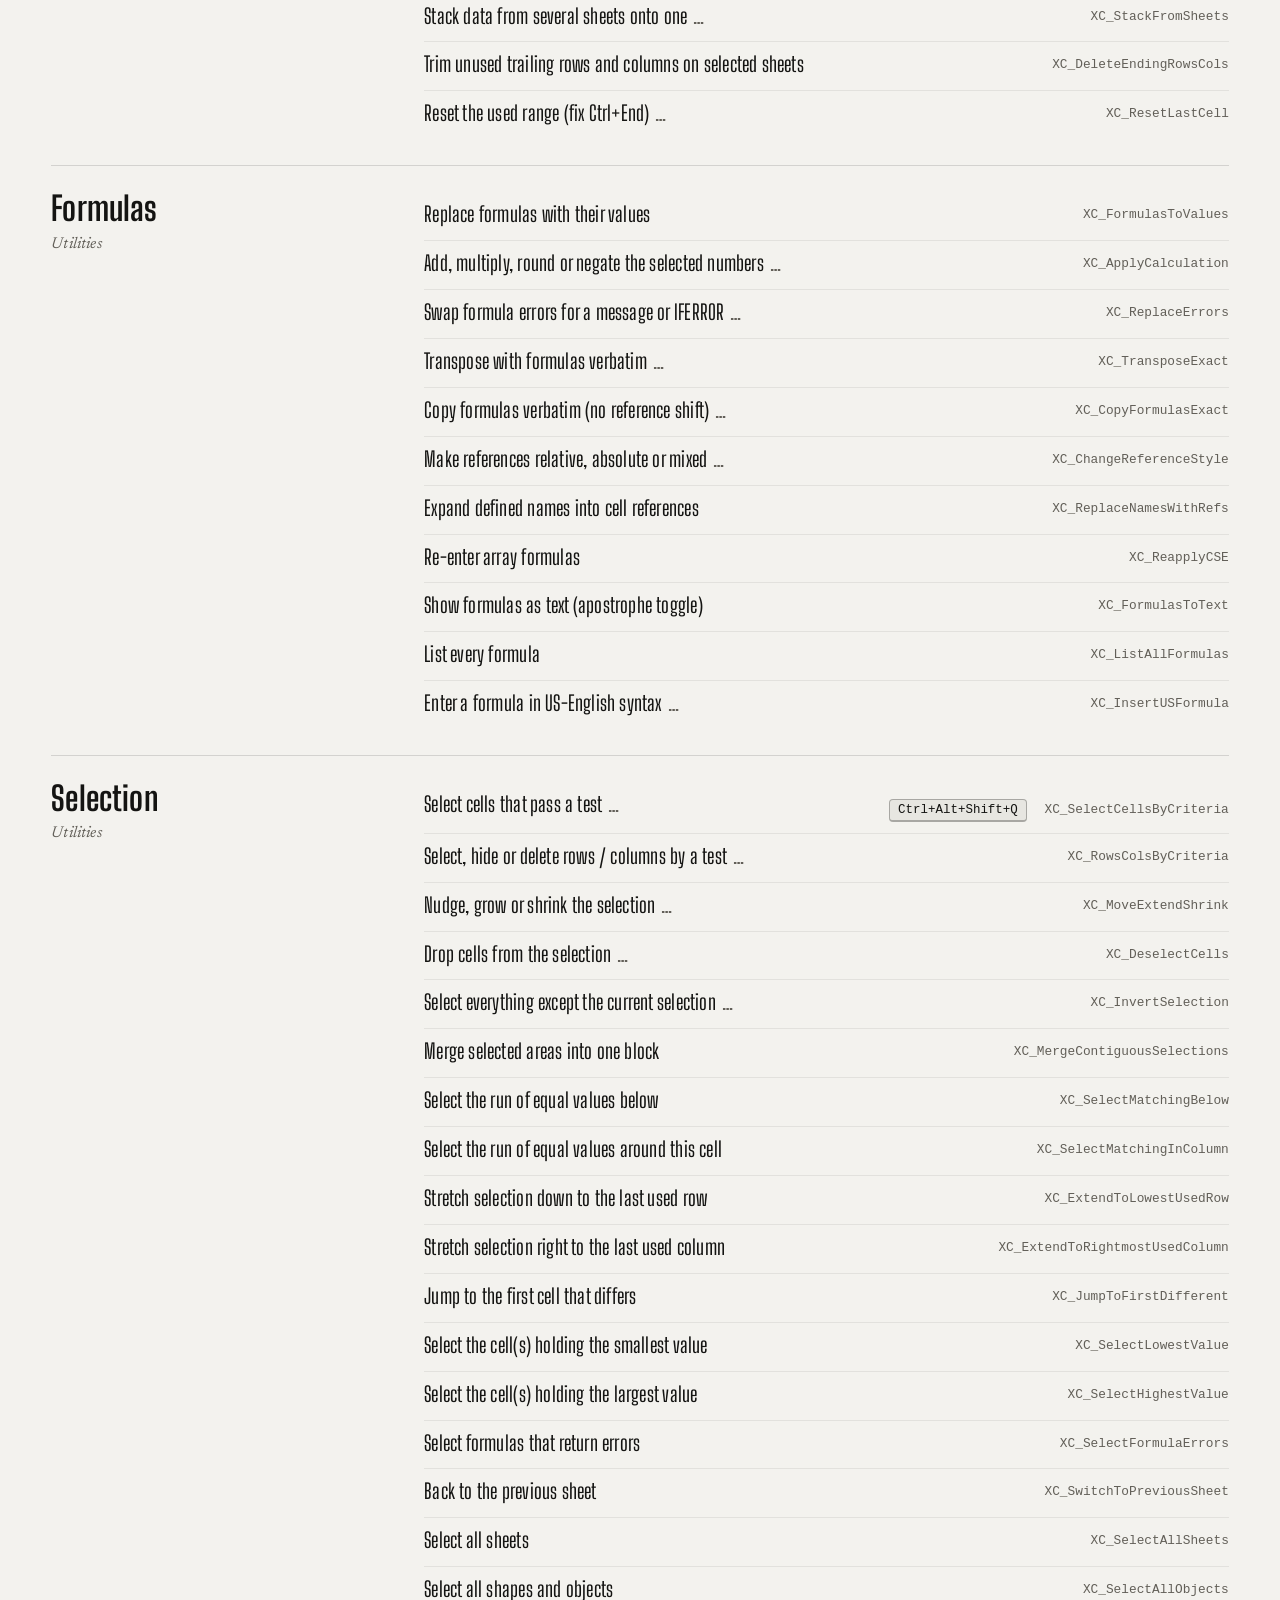
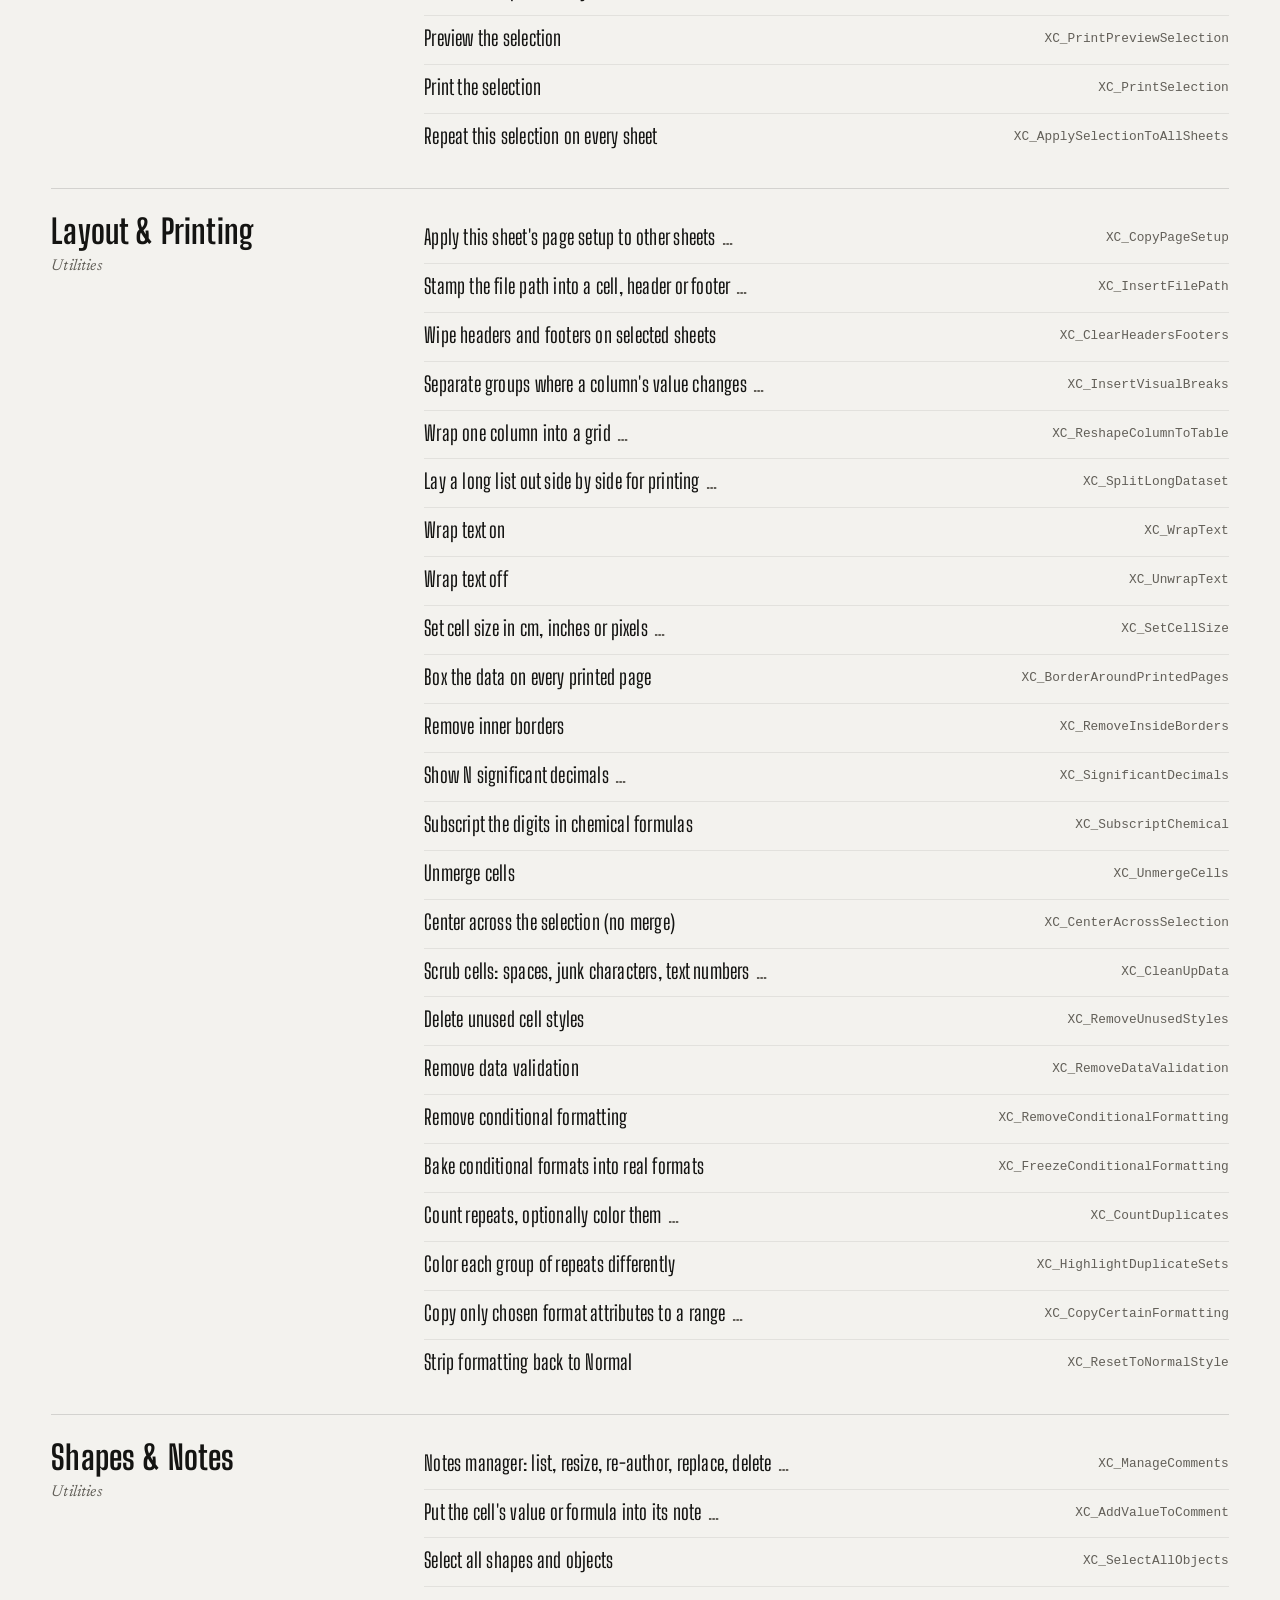
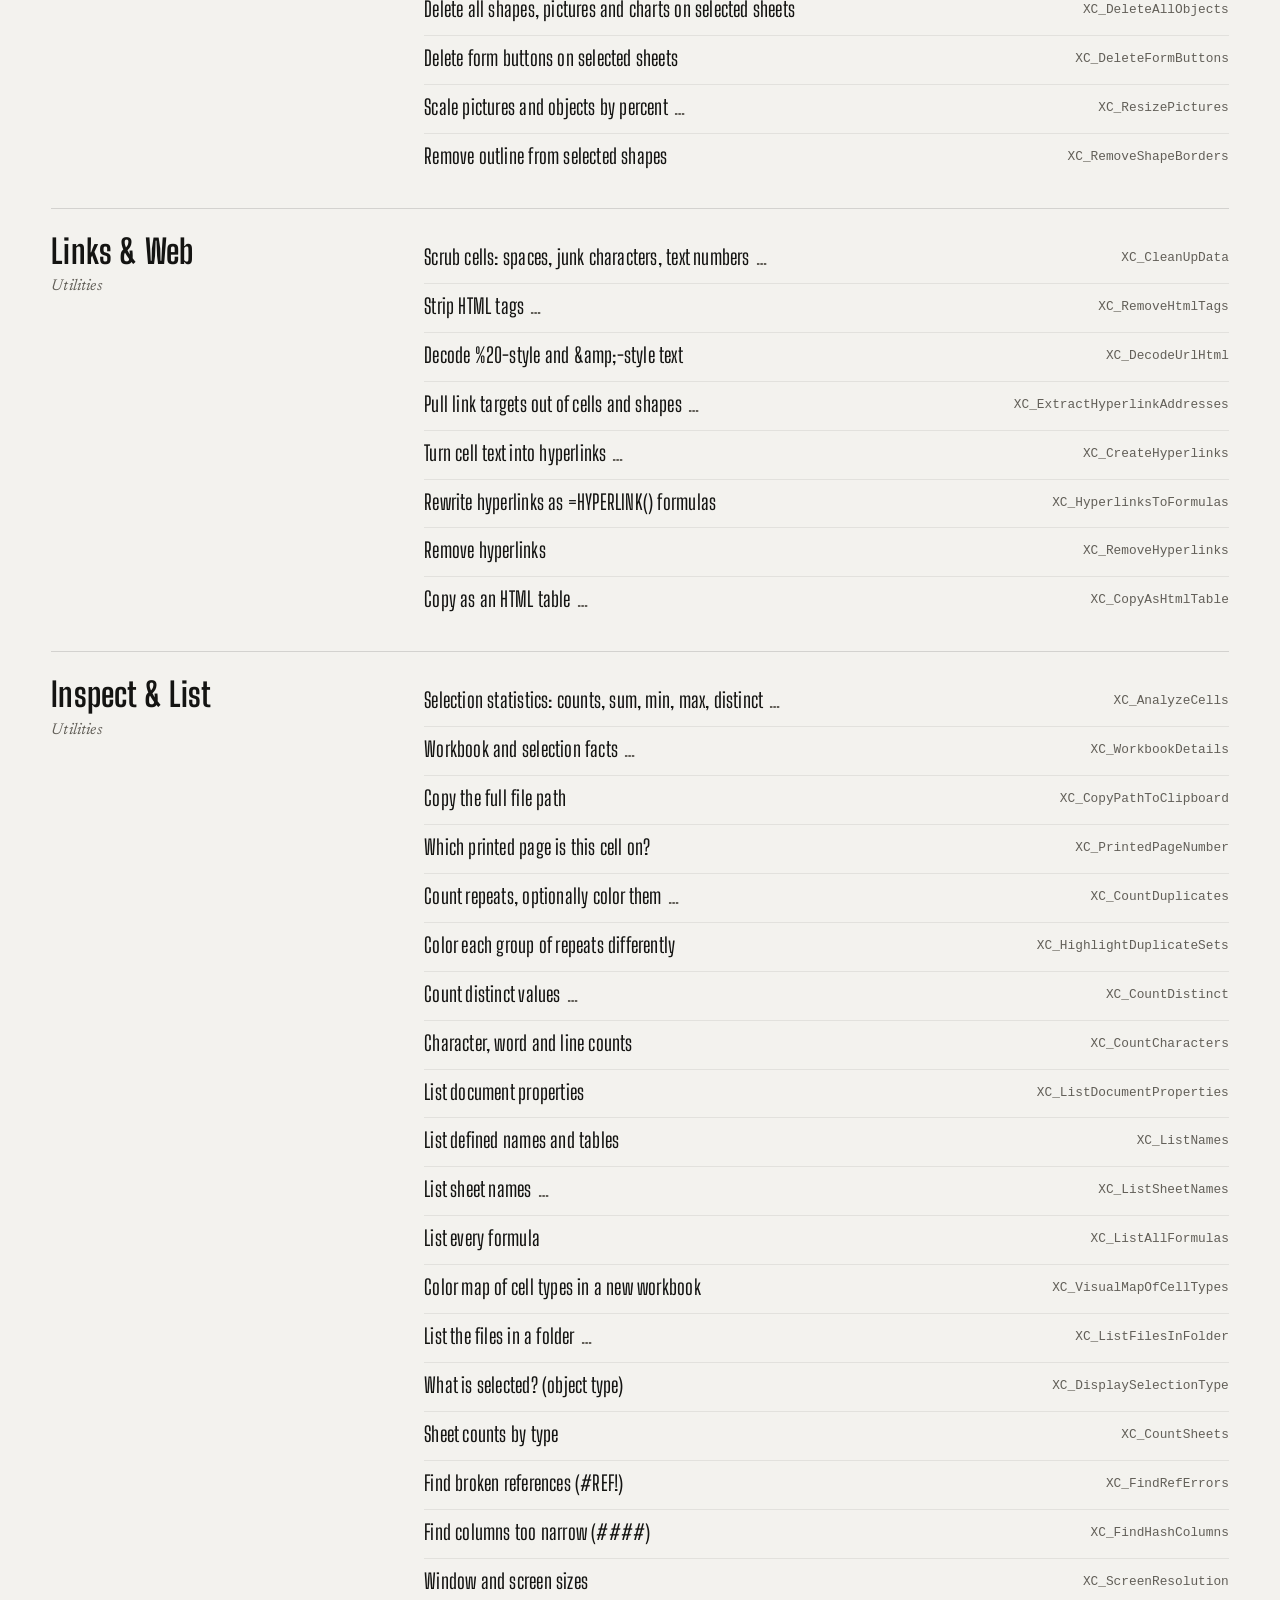
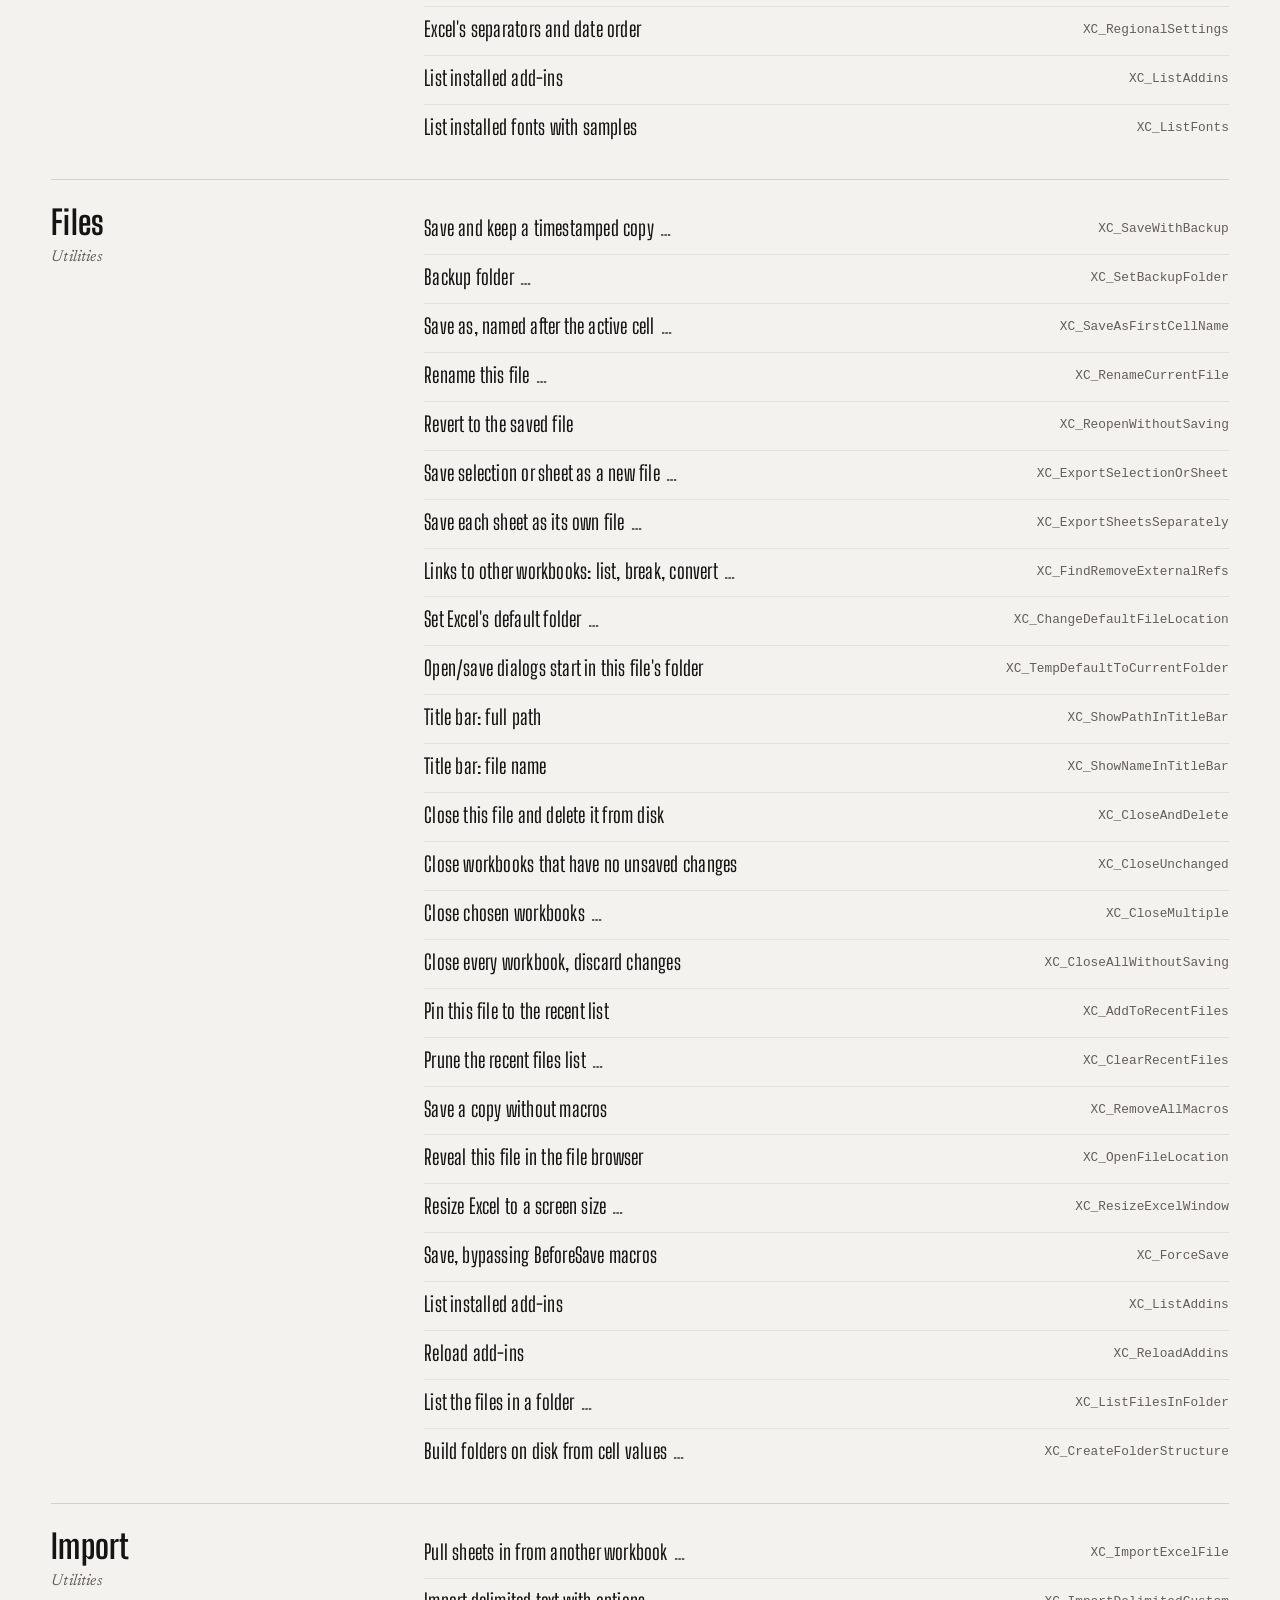
==== commit baf1b104: "Work menu: Supply chain tools, XcelCraft and Pricing Workbench switched off Co-Authored-By: Claude O" ====
--- a/index.html
+++ b/index.html
@@ -43,7 +43,7 @@
 <body>
 <a class="skip" href="#catalog">Skip to the catalog</a>
 <!-- sitebar:start (generated by homepage/tools/sitebar/build_sitebar.py; edit it there and re-run) -->
-<style>@font-face{font-family:"APBar Display";src:url([data-uri]) format("woff2");font-weight:700;font-display:swap}@font-face{font-family:"APBar Serif";src:url([data-uri]) format("woff2");font-weight:400;font-display:swap}.apbar{--apbar-bg:var(--apbar-bg-dark,#000);--apbar-ink:#eeece6;--apbar-dim:rgba(238,236,230,.74);--apbar-line:rgba(238,236,230,.13);--apbar-accent:#e0c285;
+<style>@font-face{font-family:"APBar Display";src:url([data-uri]) format("woff2");font-weight:700;font-display:swap}@font-face{font-family:"APBar Serif";src:url([data-uri]) format("woff2");font-weight:400;font-display:swap}.apbar{--apbar-bg:var(--apbar-bg-dark,#000);--apbar-ink:#eeece6;--apbar-dim:rgba(238,236,230,.74);--apbar-line:rgba(238,236,230,.13);--apbar-accent:#e0c285;
  --apbar-pop:#0d0d0c;--apbar-hover:rgba(238,236,230,.08);--apbar-glass:rgba(0,0,0,.86);--apbar-shadow:rgba(0,0,0,.55);
  position:relative;z-index:1000;display:flex;align-items:center;justify-content:space-between;gap:16px;box-sizing:border-box;width:100%;
  margin:0;padding:9px clamp(16px,4vw,56px);background:var(--apbar-bg);color:var(--apbar-ink);border:0;border-bottom:1px solid var(--apbar-line);
@@ -118,9 +118,9 @@
 @media (prefers-reduced-motion:reduce){.apbar.apbar *,.apbar{transition:none!important}}</style>
 <div class="apbar apbar--static" role="navigation" aria-label="Site">
   <div class="apbar-left"><a class="apbar-home" href="https://andreipinter.com/">Andrei Pinter</a></div>
-  <div class="apbar-right"><div class="apbar-nav"><details class="apbar-dd apbar-work"><summary class="apbar-link is-current">Work</summary><div class="apbar-pop"><a class="apbar-proj" href="https://pulse.andreipinter.com/">PulseNews<small>My personal markets and news dashboard</small></a><a class="apbar-proj" href="https://supplychain.andreipinter.com/">Supply chain tools<small>Planning, capacity and scheduling models</small></a><a class="apbar-proj" href="https://xcelcraft.andreipinter.com/" aria-current="page">XcelCraft<small>An open-source Excel add-in</small></a><a class="apbar-proj" href="https://excel.andreipinter.com/">Hands Off the Mouse<small>Excel shortcuts for investment banking</small></a><a class="apbar-proj" href="https://tv.andreipinter.com/">The Physics of the Picture<small>A field guide to TV display technology</small></a><a class="apbar-proj" href="https://price.andreipinter.com/">Pricing Workbench<small>An example pricing analysis on invented sales</small></a><a class="apbar-proj" href="https://apps.andreipinter.com/sift/">Sift<small>Duplicate photos, found and explained</small></a><a class="apbar-all" href="https://andreipinter.com/#work">All work</a></div></details><a class="apbar-link" href="https://photography.andreipinter.com/">Photographs</a><a class="apbar-link" href="https://aboutme.andreipinter.com/">About</a><details class="apbar-dd"><summary class="apbar-link">Personal</summary><div class="apbar-pop"><a href="https://apjmwed.andreipinter.com/">Wedding<small>Ji Eun &amp; Andrei, April 19, 2024</small></a></div></details></div>
+  <div class="apbar-right"><div class="apbar-nav"><details class="apbar-dd apbar-work"><summary class="apbar-link is-current">Work</summary><div class="apbar-pop"><a class="apbar-proj" href="https://pulse.andreipinter.com/">PulseNews<small>My personal markets and news dashboard</small></a><a class="apbar-proj" href="https://hiring.andreipinter.com/">Job Market Trend Dashboard<small>The job market, briefed every morning</small></a><a class="apbar-proj" href="https://excel.andreipinter.com/">Hands Off the Mouse<small>Excel shortcuts for investment banking</small></a><a class="apbar-proj" href="https://tv.andreipinter.com/">The Physics of the Picture<small>A field guide to TV display technology</small></a><a class="apbar-proj" href="https://apps.andreipinter.com/sift/">Sift<small>Duplicate photos, found and explained</small></a><a class="apbar-all" href="https://andreipinter.com/#work">All work</a></div></details><a class="apbar-link" href="https://photography.andreipinter.com/">Photographs</a><a class="apbar-link" href="https://aboutme.andreipinter.com/">About</a><details class="apbar-dd"><summary class="apbar-link">Personal</summary><div class="apbar-pop"><a href="https://apjmwed.andreipinter.com/">Wedding<small>Ji Eun &amp; Andrei, April 19, 2024</small></a></div></details></div>
   <div class="apbar-theme" role="group" aria-label="Color theme"><button type="button" data-ap-theme="auto" aria-pressed="false" title="Match this device"><svg viewBox="0 0 16 16" aria-hidden="true"><circle cx="8" cy="8" r="6.25" fill="none" stroke="currentColor" stroke-width="1.5"/><path d="M8 1.75a6.25 6.25 0 0 1 0 12.5z" fill="currentColor"/></svg><span>Auto</span></button><button type="button" data-ap-theme="light" aria-pressed="false" title="Light"><svg viewBox="0 0 16 16" aria-hidden="true"><circle cx="8" cy="8" r="3" fill="currentColor"/><path d="M8 1v2M8 13v2M1 8h2M13 8h2M3.05 3.05l1.4 1.4M11.55 11.55l1.4 1.4M3.05 12.95l1.4-1.4M11.55 4.45l1.4-1.4" stroke="currentColor" stroke-width="1.5" stroke-linecap="round"/></svg><span>Light</span></button><button type="button" data-ap-theme="dark" aria-pressed="false" title="Dark"><svg viewBox="0 0 16 16" aria-hidden="true"><path d="M13.6 10.4A6 6 0 0 1 5.6 2.4a6 6 0 1 0 8 8z" fill="currentColor"/></svg><span>Dark</span></button></div>
-  <details class="apbar-menu"><summary class="apbar-link">Menu</summary><div class="apbar-pop"><p class="apbar-group">Work</p><a class="apbar-proj" href="https://pulse.andreipinter.com/">PulseNews<small>My personal markets and news dashboard</small></a><a class="apbar-proj" href="https://supplychain.andreipinter.com/">Supply chain tools<small>Planning, capacity and scheduling models</small></a><a class="apbar-proj" href="https://xcelcraft.andreipinter.com/" aria-current="page">XcelCraft<small>An open-source Excel add-in</small></a><a class="apbar-proj" href="https://excel.andreipinter.com/">Hands Off the Mouse<small>Excel shortcuts for investment banking</small></a><a class="apbar-proj" href="https://tv.andreipinter.com/">The Physics of the Picture<small>A field guide to TV display technology</small></a><a class="apbar-proj" href="https://price.andreipinter.com/">Pricing Workbench<small>An example pricing analysis on invented sales</small></a><a class="apbar-proj" href="https://apps.andreipinter.com/sift/">Sift<small>Duplicate photos, found and explained</small></a><a class="apbar-all" href="https://andreipinter.com/#work">All work</a><hr class="apbar-sep"><a href="https://photography.andreipinter.com/">Photographs</a><a href="https://aboutme.andreipinter.com/">About</a><p class="apbar-group">Personal</p><a href="https://apjmwed.andreipinter.com/">Wedding<small>Ji Eun &amp; Andrei, April 19, 2024</small></a></div></details></div>
+  <details class="apbar-menu"><summary class="apbar-link">Menu</summary><div class="apbar-pop"><p class="apbar-group">Work</p><a class="apbar-proj" href="https://pulse.andreipinter.com/">PulseNews<small>My personal markets and news dashboard</small></a><a class="apbar-proj" href="https://hiring.andreipinter.com/">Job Market Trend Dashboard<small>The job market, briefed every morning</small></a><a class="apbar-proj" href="https://excel.andreipinter.com/">Hands Off the Mouse<small>Excel shortcuts for investment banking</small></a><a class="apbar-proj" href="https://tv.andreipinter.com/">The Physics of the Picture<small>A field guide to TV display technology</small></a><a class="apbar-proj" href="https://apps.andreipinter.com/sift/">Sift<small>Duplicate photos, found and explained</small></a><a class="apbar-all" href="https://andreipinter.com/#work">All work</a><hr class="apbar-sep"><a href="https://photography.andreipinter.com/">Photographs</a><a href="https://aboutme.andreipinter.com/">About</a><p class="apbar-group">Personal</p><a href="https://apjmwed.andreipinter.com/">Wedding<small>Ji Eun &amp; Andrei, April 19, 2024</small></a></div></details></div>
 </div>
 <script>(function(){var d=document.querySelectorAll(".apbar details");function c(x){for(var i=0;i<d.length;i++)if(d[i]!==x)d[i].removeAttribute("open")}
 for(var i=0;i<d.length;i++)d[i].addEventListener("toggle",function(){if(this.open)c(this)});
